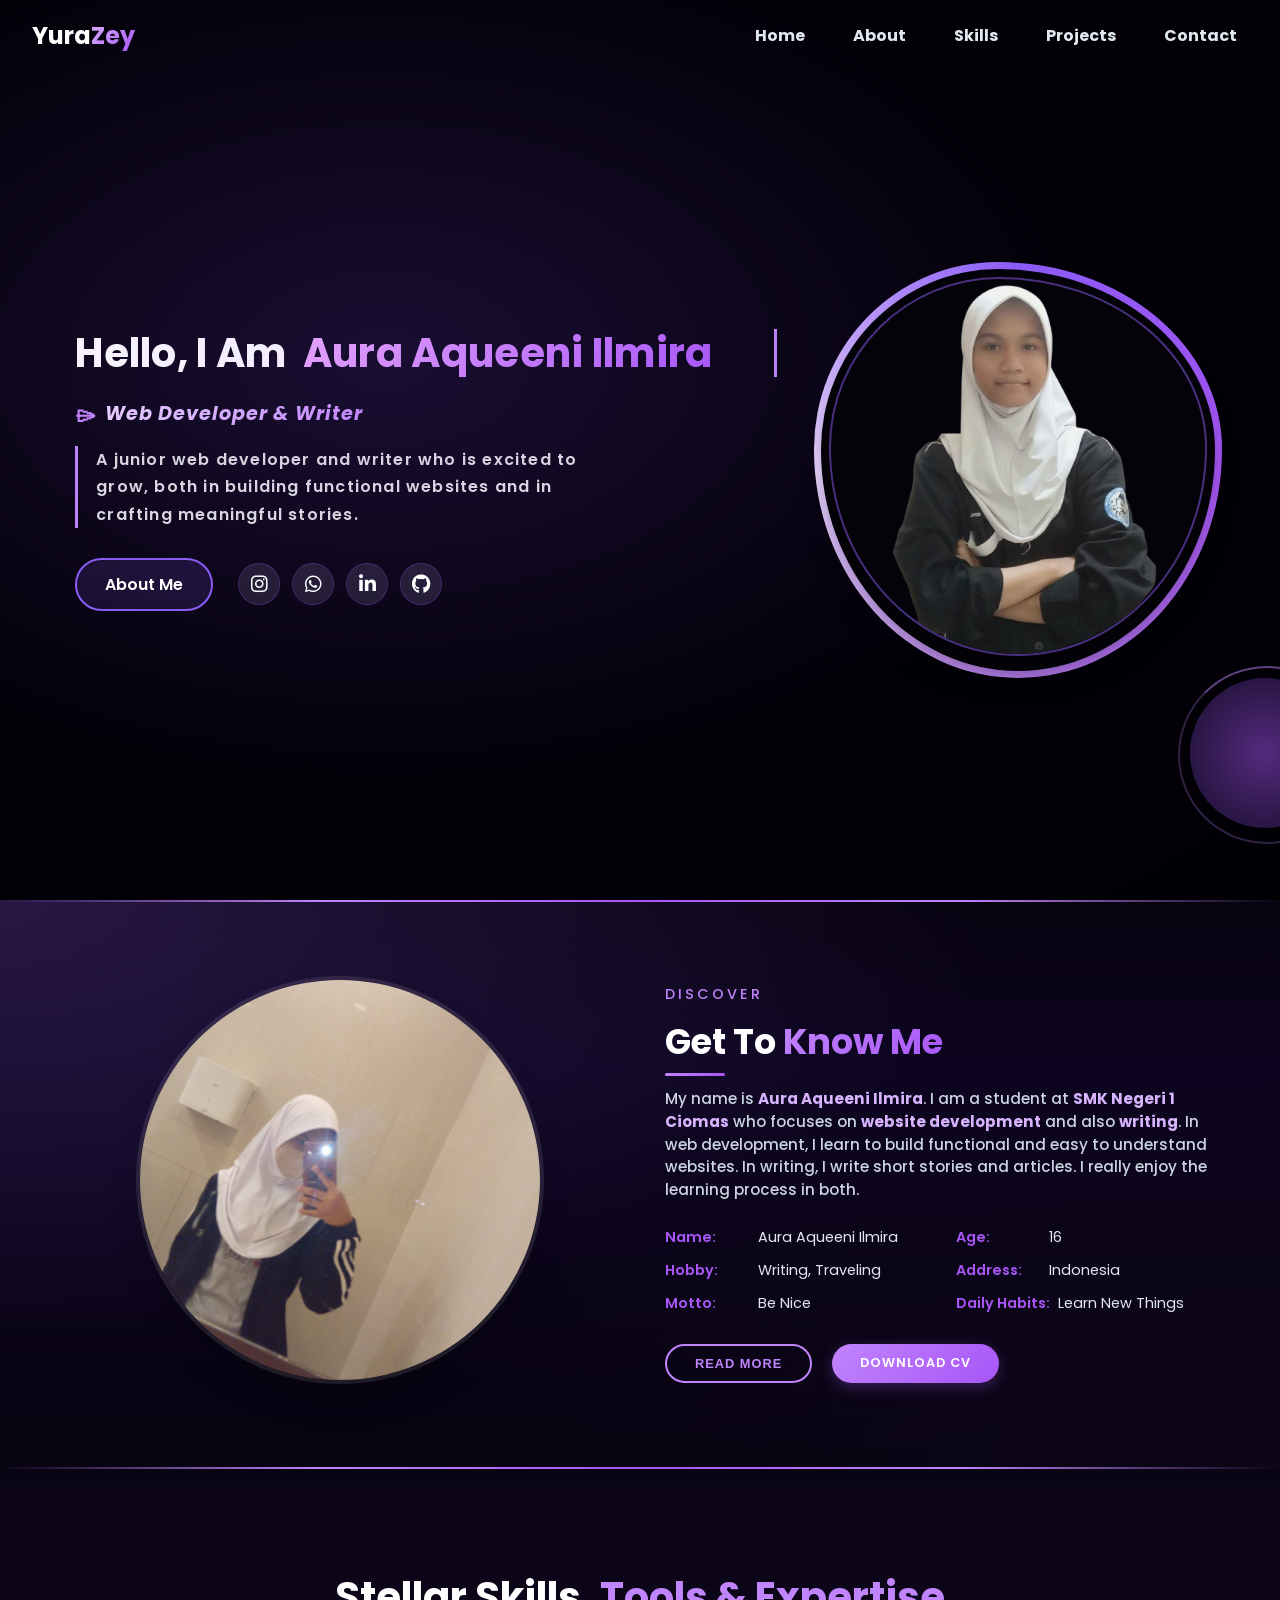
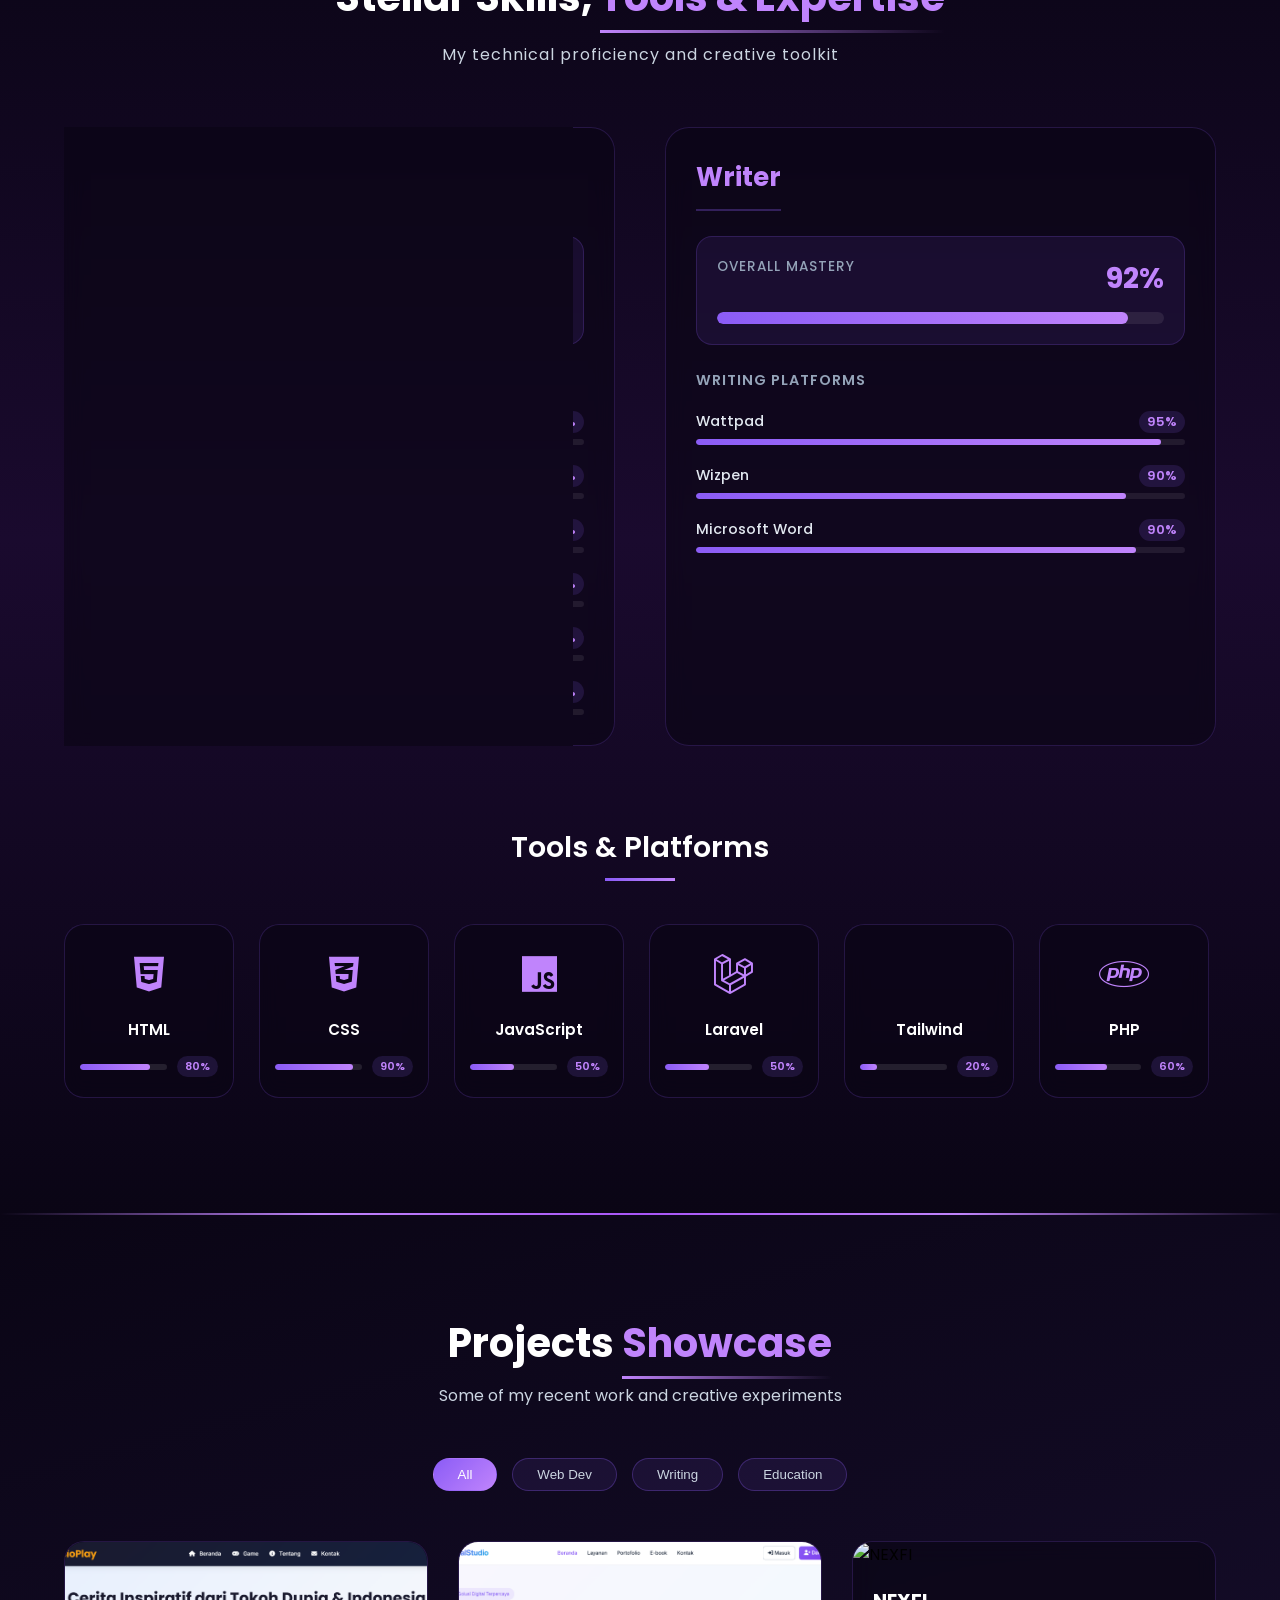
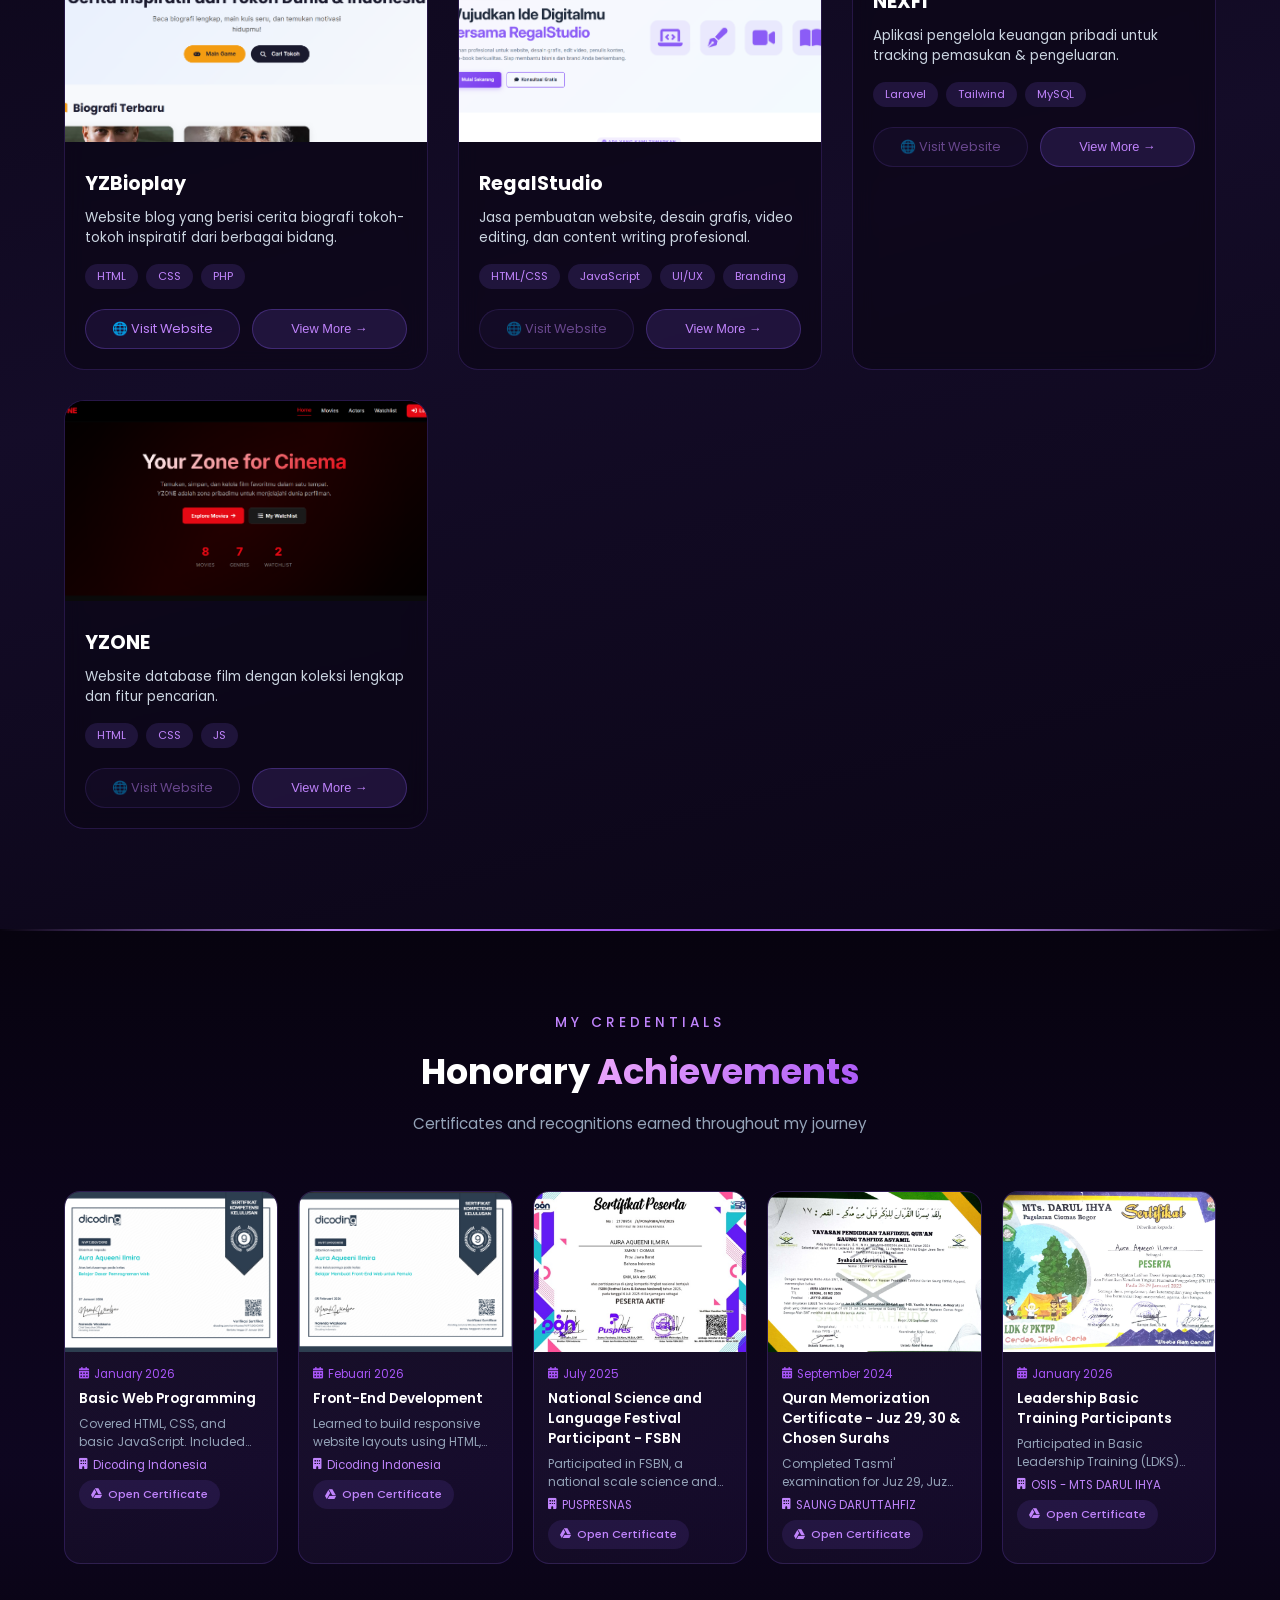
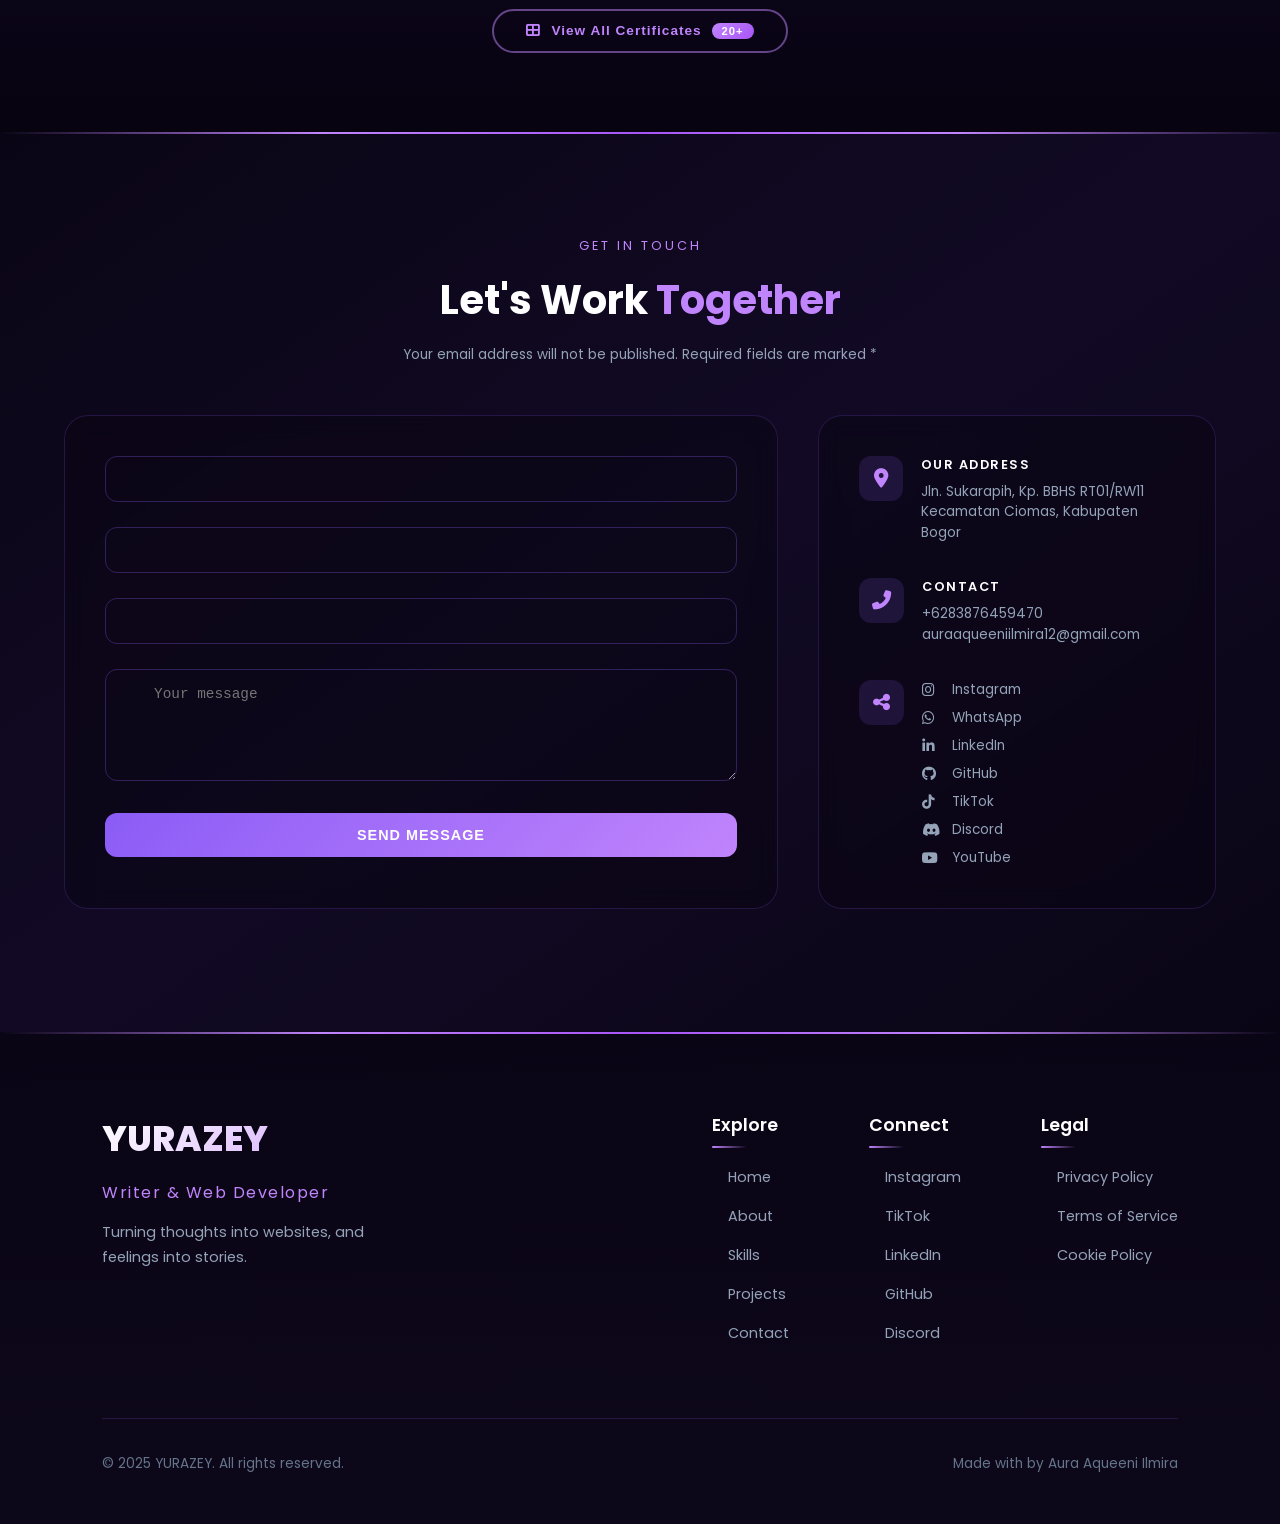
==== index.html @ a64019cd "Update website: latest changes" ====
<!DOCTYPE html>
<html lang="id">
<head>
    <meta charset="UTF-8">
    <meta name="viewport" content="width=device-width, initial-scale=1.0">
    <title>Aura Aqueeni Ilmira | Portfolio</title>
    
    <!-- CSS Files -->
    <link rel="stylesheet" href="css/style.css">
    <link rel="stylesheet" href="css/animations.css">
    <link rel="stylesheet" href="css/responsive.css">
    
    <!-- External Libraries -->
    <link rel="stylesheet" href="https://cdnjs.cloudflare.com/ajax/libs/font-awesome/6.5.0/css/all.min.css">
    <link href="https://fonts.googleapis.com/css2?family=Poppins:wght@400;500;600;700&display=swap" rel="stylesheet">
    
    <!-- JavaScript Files -->
    <script src="js/script.js" defer></script>
</head>
<body>

    <!-- Navigation Bar -->
    <nav class="navbar">
        <div class="nav-container">
            <h1 class="nav-logo"><a href="#home">Yura<span>Zey</span></a></h1>
            <ul class="nav-menu">
                <li><a href="#home" class="nav-link">Home</a></li>
                <li><a href="#about" class="nav-link">About</a></li>
                <li><a href="#skills" class="nav-link">Skills</a></li>
                <li><a href="#projects" class="nav-link">Projects</a></li>
                <li><a href="#contact" class="nav-link">Contact</a></li>
            </ul>
            <div class="nav-right">
                <div class="hamburger" id="hamburger"><i class="fa-solid fa-bars"></i></div>
            </div>
        </div>
        <div class="mobile-menu" id="mobileMenu">
            <div class="mobile-menu-container">
                <ul class="mobile-nav-list">
                    <li><a href="#home" class="mobile-nav-link">Home</a></li>
                    <li><a href="#about" class="mobile-nav-link">About</a></li>
                    <li><a href="#skills" class="mobile-nav-link">Skills</a></li>
                    <li><a href="#projects" class="mobile-nav-link">Projects</a></li>
                    <li><a href="#contact" class="mobile-nav-link">Contact</a></li>
                </ul>
            </div>
        </div>
    </nav>

    <!-- ================= HERO SECTION ================= -->
    <section class="hero scroll-section" id="home">
         <div class="cosmic-nebula"></div>
    <div class="planet-ring"></div>
    <div class="alien-horizon"></div>
    <div class="purple-meteor">
        <div class="meteor-purple meteor-p1"></div>
        <div class="meteor-purple meteor-p2"></div>
        <div class="meteor-purple meteor-p3"></div>
        <div class="meteor-purple meteor-p4"></div>
    </div>
    <div class="blackhole"></div>
    <div class="cosmic-mist"></div>
    <div class="satellite-orbit"><div class="satellite"></div></div>
    <div class="satellite-orbit orbit-2"><div class="satellite"></div></div>
    <div class="cosmic-stars" id="cosmicStars"></div>
    <div class="dimension-portal"></div>
        <div class="hero-container">
            <div class="hero-left">
                <h2 class="hero-title">Hello, I Am <span>Aura Aqueeni Ilmira</span></h2>
                <div class="hero-role"><span class="role-text">Web Developer & Writer</span></div>
                <p class="hero-desc">A junior web developer and writer who is excited to grow, both in building functional websites and in crafting meaningful stories.</p>
                <div class="hero-buttons">
                    <a href="#about" class="btn-outline">About Me</a>
                    <div class="hero-social">
                        <a href="https://www.instagram.com/yrzqueen_/" class="social-icon"><i class="fab fa-instagram"></i></a>
                        <a href="https://wa.me/6283876459470" class="social-icon"><i class="fab fa-whatsapp"></i></a>
                        <a href="www.linkedin.com/in/auraaqueeniilmira" class="social-icon"><i class="fab fa-linkedin-in"></i></a>
                        <a href="http://github.com/auraaqueeniilmira12" class="social-icon"><i class="fab fa-github"></i></a>
                    </div>
                </div>
            </div>
            <div class="hero-right">
                <div class="hero-image"><img src="images/yura cover.png" alt="Aura Aqueeni Ilmira"></div>
            </div>
        </div>
    </section>

    <!-- ================= ABOUT SECTION ================= -->
    <section class="about scroll-section" id="about">
        <!-- Abstract Background Elements SAMA SEPERTI SKILLS -->
        <div class="about-container">
            <div class="about-left">
                <div class="about-image">
                    <img src="images/about.png" alt="Aura Aqueeni Ilmira">
                </div>
            </div>
            <div class="about-right">
                <h3 class="about-subtitle">Discover</h3>
                <h2 class="about-title">Get To <span>Know Me</span></h2>
                <p class="about-desc">My name is <strong>Aura Aqueeni Ilmira</strong>. I am a student at <strong>SMK Negeri 1 Ciomas</strong> who focuses on <strong>website development</strong> and also <strong>writing</strong>. In web development, I learn to build functional and easy to understand websites. In writing, I write short stories and articles. I really enjoy the learning process in both.</p>
                <div class="about-info-grid">
                    <div class="info-item"><span class="info-label">Name:</span><span class="info-value">Aura Aqueeni Ilmira</span></div>
                    <div class="info-item"><span class="info-label">Age:</span><span class="info-value">16</span></div>
                    <div class="info-item"><span class="info-label">Hobby:</span><span class="info-value">Writing, Traveling</span></div>
                    <div class="info-item"><span class="info-label">Address:</span><span class="info-value">Indonesia</span></div>
                    <div class="info-item"><span class="info-label">Motto:</span><span class="info-value">Be Nice</span></div>
                    <div class="info-item"><span class="info-label">Daily Habits:</span><span class="info-value">Learn New Things</span></div>
                </div>
                <div class="about-buttons">
                    <button class="btn-readmore" id="readMoreBtn">READ MORE</button>
                    <a href="https://www.canva.com/design/DAHHWTgKWww/nQxbdwJB8_-JXVmLHjVFNA/edit" class="btn-download" target="_blank">DOWNLOAD CV</a>
                </div>
            </div>
        </div>
    </section>

    <!-- Modal About -->
    <div class="modal" id="aboutModal">
        <div class="modal-content">
            <div class="modal-header">
                <h2>About Me</h2>
                <button class="modal-close" id="closeModalBtn">&times;</button>
            </div>
            <div class="modal-body">
                <p>My full name is <strong>Aura Aqueeni Ilmira</strong>. I am <strong>16 years old</strong> and live in <strong>Indonesia</strong>. Currently, I am a student at <strong>SMK Negeri 1 Ciomas</strong> majoring in <strong>Software Engineering</strong>. I have two main focuses in my daily life: <strong>website development</strong> and <strong>writing</strong>.</p>
                <p>In <strong>web development</strong>, I am learning to build functional and easy-to-understand websites. I started from the basics like <strong>HTML, CSS, JavaScript</strong>, and am currently deepening my knowledge of <strong>PHP and Laravel</strong>. Although still in the learning phase, I can already build some simple website pages. I believe that the learning process doesn't have to be fast, just consistent.</p>
                <p>In <strong>writing</strong>, I actively write <strong>short stories and articles</strong>. I have sold story manuscripts on the <strong>Wizpen platform</strong> through a coin-based payment system. I also write for personal purposes, such as daily journals or story ideas that suddenly come to mind. For me, writing is a way to pour ideas and feelings into something that others can read.</p>
                <p>Besides these two fields, I also have experience in <strong>school organizations</strong>. I was an active member of <strong>various student organizations</strong>, including student council and religious activities. From these experiences, I learned how to work in a team, communicate well, and contribute to the execution of various school events. I also helped collect and analyze <strong>Posyandu village data</strong>, such as data on pregnant women, toddlers, and newborns.</p>
                <p>Outside of school, I worked as a <strong>counter staff</strong> selling credit, data packages, electricity tokens, and handling PPOB payments. I also sold <strong>digital products like e-books</strong> as a freelancer. These experiences taught me about <strong>responsibility, time management, and how to deal with customers</strong>.</p>
                <p>I am a <strong>detail-oriented</strong> person who enjoys structured things. I enjoy the process of <strong>organizing, recapping, and analyzing information</strong>. In a team, I can coordinate quite well. I believe that <strong>communication and collaboration</strong> are key in every project, whether technical or non-technical.</p>
                <p>My favorite thing is <strong>solving problems through code and expressing ideas through words</strong>. My daily habits are <strong>learning something new, writing a few paragraphs, and reviewing code</strong>. My motto is simple: <strong>"Be Nice! Keep learning, keep growing"</strong>.</p>
                <p>In the future, I want to become a <strong>better web developer and a better writer</strong>. Not the best, but better than I was yesterday. I want to build websites that are truly useful and write stories that truly mean something.</p>
            </div>
        </div>
    </div>

    <!-- ================= SKILLS SECTION ================= -->
    <section class="skills scroll-section" id="skills">
        <div class="skills-container">
            <div class="skills-header">
                <h2 class="skills-title">Stellar Skills, <span class="skills-highlight">Tools & Expertise</span></h2>
                <p class="skills-subtitle">My technical proficiency and creative toolkit</p>
            </div>
            <div class="skills-categories">
                <div class="skill-category">
                    <h3 class="category-title">Web Developer</h3>
                    <div class="overall-skill">
                        <div class="overall-info">
                            <span class="overall-label">Overall Mastery</span>
                            <span class="overall-percent">83%</span>
                        </div>
                        <div class="overall-progress-bar">
                            <div class="overall-progress-fill" style="width:83%"></div>
                        </div>
                    </div>
                    <div class="skill-details">
                        <h4 class="details-title">Technical Proficiency</h4>
                        <div class="skill-bars">
                            <div class="skill-item"><div class="skill-info"><span class="skill-name">HTML</span><span class="skill-percent">80%</span></div><div class="progress-bar"><div class="progress-fill" style="width:90%"></div></div></div>
                            <div class="skill-item"><div class="skill-info"><span class="skill-name">CSS</span><span class="skill-percent">90%</span></div><div class="progress-bar"><div class="progress-fill" style="width:85%"></div></div></div>
                            <div class="skill-item"><div class="skill-info"><span class="skill-name">JavaScript</span><span class="skill-percent">50%</span></div><div class="progress-bar"><div class="progress-fill" style="width:80%"></div></div></div>
                            <div class="skill-item"><div class="skill-info"><span class="skill-name">PHP</span><span class="skill-percent">60%</span></div><div class="progress-bar"><div class="progress-fill" style="width:80%"></div></div></div>
                            <div class="skill-item"><div class="skill-info"><span class="skill-name">Laravel</span><span class="skill-percent">50%</span></div><div class="progress-bar"><div class="progress-fill" style="width:75%"></div></div></div>
                            <div class="skill-item"><div class="skill-info"><span class="skill-name">Tailwind</span><span class="skill-percent">20%</span></div><div class="progress-bar"><div class="progress-fill" style="width:85%"></div></div></div>
                        </div>
                    </div>
                </div>
                <div class="skill-category">
                    <h3 class="category-title">Writer</h3>
                    <div class="overall-skill">
                        <div class="overall-info">
                            <span class="overall-label">Overall Mastery</span>
                            <span class="overall-percent">91%</span>
                        </div>
                        <div class="overall-progress-bar">
                            <div class="overall-progress-fill" style="width:91%"></div>
                        </div>
                    </div>
                    <div class="skill-details">
                        <h4 class="details-title">Writing Platforms</h4>
                        <div class="skill-bars">
                            <div class="skill-item"><div class="skill-info"><span class="skill-name">Wattpad</span><span class="skill-percent">95%</span></div><div class="progress-bar"><div class="progress-fill" style="width:95%"></div></div></div>
                            <div class="skill-item"><div class="skill-info"><span class="skill-name">Wizpen</span><span class="skill-percent">90%</span></div><div class="progress-bar"><div class="progress-fill" style="width:88%"></div></div></div>
                            <div class="skill-item"><div class="skill-info"><span class="skill-name">Microsoft Word</span><span class="skill-percent">90%</span></div><div class="progress-bar"><div class="progress-fill" style="width:90%"></div></div></div>
                        </div>
                    </div>
                </div>
            </div>
            <div class="tools-section">
                <h3 class="tools-title">Tools & Platforms</h3>
                <div class="tools-grid">
                    <div class="tool-card"><div class="tool-icon"><i class="fab fa-html5"></i></div><h4 class="tool-name">HTML</h4><div class="tool-percent"><div class="tool-progress-bar"><div class="tool-progress-fill" style="width:80%"></div></div><span>80%</span></div></div>
                    <div class="tool-card"><div class="tool-icon"><i class="fab fa-css3-alt"></i></div><h4 class="tool-name">CSS</h4><div class="tool-percent"><div class="tool-progress-bar"><div class="tool-progress-fill" style="width:90%"></div></div><span>90%</span></div></div>
                    <div class="tool-card"><div class="tool-icon"><i class="fab fa-js"></i></div><h4 class="tool-name">JavaScript</h4><div class="tool-percent"><div class="tool-progress-bar"><div class="tool-progress-fill" style="width:50%"></div></div><span>50%</span></div></div>
                    <div class="tool-card"><div class="tool-icon"><i class="fab fa-laravel"></i></div><h4 class="tool-name">Laravel</h4><div class="tool-percent"><div class="tool-progress-bar"><div class="tool-progress-fill" style="width:50%"></div></div><span>50%</span></div></div>
                    <div class="tool-card"><div class="tool-icon"><i class="fab fa-tailwind"></i></div><h4 class="tool-name">Tailwind</h4><div class="tool-percent"><div class="tool-progress-bar"><div class="tool-progress-fill" style="width:20%"></div></div><span>20%</span></div></div>
                    <div class="tool-card"><div class="tool-icon"><i class="fab fa-php"></i></div><h4 class="tool-name">PHP</h4><div class="tool-percent"><div class="tool-progress-bar"><div class="tool-progress-fill" style="width:60%"></div></div><span>60%</span></div></div>
                    <div class="tool-card"><div class="tool-icon"><i class="fas fa-database"></i></div><h4 class="tool-name">SQL</h4><div class="tool-percent"><div class="tool-progress-bar"><div class="tool-progress-fill" style="width:50%"></div></div><span>50%</span></div></div>
                    <div class="tool-card"><div class="tool-icon"><i class="fas fa-book"></i></div><h4 class="tool-name">Wattpad</h4><div class="tool-percent"><div class="tool-progress-bar"><div class="tool-progress-fill" style="width:95%"></div></div><span>95%</span></div></div>
                    <div class="tool-card"><div class="tool-icon"><i class="fas fa-pen-fancy"></i></div><h4 class="tool-name">Wizpen</h4><div class="tool-percent"><div class="tool-progress-bar"><div class="tool-progress-fill" style="width:90%"></div></div><span>90%</span></div></div>
                    <div class="tool-card"><div class="tool-icon"><i class="fab fa-microsoft"></i></div><h4 class="tool-name">MS Word</h4><div class="tool-percent"><div class="tool-progress-bar"><div class="tool-progress-fill" style="width:90%"></div></div><span>90%</span></div></div>
                </div>
            </div>
        </div>
    </section>

    <!-- ================= PROJECTS SECTION ================= -->
    <section class="projects scroll-section" id="projects">
        <div class="projects-container">
            <div class="projects-header">
                <h2 class="projects-title">Projects <span class="projects-highlight">Showcase</span></h2>
                <p class="projects-subtitle">Some of my recent work and creative experiments</p>
            </div>
            <div class="projects-filter">
                <button class="filter-btn active" data-filter="all">All</button>
                <button class="filter-btn" data-filter="webdev">Web Dev</button>
                <button class="filter-btn" data-filter="writing">Writing</button>
                <button class="filter-btn" data-filter="education">Education</button>
            </div>
            <div class="projects-grid">
                <div class="project-card" data-category="webdev writing">
                    <img src="images/Bioplay.png" alt="Biography Blog" class="project-img">
                    <div class="project-info">
                        <h3>YZBioplay</h3>
                        <p>Website blog yang berisi cerita biografi tokoh-tokoh inspiratif dari berbagai bidang.</p>
                        <div class="project-tech"><span>HTML</span><span>CSS</span><span>PHP</span></div>
                        <div class="project-buttons">
                            <a href="https://auraaqueeniilmira12.github.io/YZBioplay" class="project-visit" target="_blank">🌐 Visit Website</a>
                            <button class="project-btn" data-title="Biography Story Blog" data-desc="Website blog yang berisi cerita biografi tokoh-tokoh inspiratif dari berbagai bidang seperti ilmuwan, seniman, pengusaha, dan tokoh sejarah. Dilengkapi dengan fitur search, kategori, dan komentar. Dibangun dengan PHP Native dan MySQL untuk menyimpan data cerita." data-tech="HTML,CSS,JavaScript,PHP,MySQL" data-images="images/project1.jpg,images/project1a.jpg,images/project1b.jpg" data-link="https://auraaqueeniilmira12.github.io/YZBioplay/">View More →</button>
                        </div>
                    </div>
                </div>
                <div class="project-card" data-category="webdev">
                    <img src="images/Regal Studio.png" alt="RegalStudio" class="project-img">
                    <div class="project-info">
                        <h3>RegalStudio</h3>
                        <p>Jasa pembuatan website, desain grafis, video editing, dan content writing profesional.</p>
                        <div class="project-tech"><span>HTML/CSS</span><span>JavaScript</span><span>UI/UX</span><span>Branding</span></div>
                        <div class="project-buttons">
                            <a href="#" class="project-visit disabled" target="_blank">🌐 Visit Website</a>
                            <button class="project-btn" data-title="RegalStudio" data-desc="RegalStudio adalah layanan jasa kreatif yang menyediakan pembuatan website profesional, desain grafis untuk branding, video editing untuk konten kreatif, serta content writing untuk kebutuhan marketing dan bisnis." data-tech="HTML,CSS,JavaScript,UI/UX Design,Adobe Photoshop,Premiere Pro" data-images="images/RegalStudio.png,images/project2a.jpg,images/project2b.jpg" data-link="#">View More →</button>
                        </div>
                    </div>
                </div>
                <div class="project-card" data-category="webdev">
                    <img src="images/Nexfi.png" alt="NEXFI" class="project-img">
                    <div class="project-info">
                        <h3>NEXFI</h3>
                        <p>Aplikasi pengelola keuangan pribadi untuk tracking pemasukan & pengeluaran.</p>
                        <div class="project-tech"><span>Laravel</span><span>Tailwind</span><span>MySQL</span></div>
                        <div class="project-buttons">
                            <a href="#" class="project-visit disabled" target="_blank">🌐 Visit Website</a>
                            <button class="project-btn" data-title="NEXFI - Financial Management" data-desc="NEXFI adalah aplikasi pengelola keuangan pribadi yang membantu mencatat pemasukan dan pengeluaran. Dilengkapi dashboard grafik, kategori transaksi, laporan bulanan, budget planning, dan reminder tagihan." data-tech="Laravel,Tailwind,MySQL,JavaScript,Chart.js" data-images="images/Nexfi.png,images/project3a.jpg,images/project3b.jpg" data-link="#">View More →</button>
                        </div>
                    </div>
                </div>
                <div class="project-card" data-category="webdev">
                    <img src="images/YZONE.png" alt="YZONE" class="project-img">
                    <div class="project-info">
                        <h3>YZONE</h3>
                        <p>Website database film dengan koleksi lengkap dan fitur pencarian.</p>
                        <div class="project-tech"><span>HTML</span><span>CSS</span><span>JS</span></div>
                        <div class="project-buttons">
                            <a href="#" class="project-visit disabled" target="_blank">🌐 Visit Website</a>
                            <button class="project-btn" data-title="YZONE - Movie Database" data-desc="YZONE adalah website database film dengan koleksi lengkap. Fitur: pencarian film, filter genre, sorting rating, detail film (sinopsis, cast, trailer). Dibangun dengan HTML, CSS, dan JavaScript murni tanpa API." data-tech="HTML,CSS,JavaScript,LocalStorage" data-images="images/YZONE.png,images/project4a.jpg,images/project4b.jpg" data-link="#">View More →</button>
                        </div>
                    </div>
                </div>
            </div>
        </div>
    </section>

    <!-- Project Modal -->
    <div class="modal project-modal" id="projectModal">
        <div class="modal-content">
            <div class="modal-header">
                <h2 id="modalTitle">Project Title</h2>
                <button class="modal-close" id="closeProjectModal">&times;</button>
            </div>
            <div class="modal-body">
                <div class="modal-slider">
                    <button class="slider-btn prev" id="prevSlide">❮</button>
                    <img id="modalImage" src="" alt="Project Image">
                    <button class="slider-btn next" id="nextSlide">❯</button>
                </div>
                <div class="modal-info">
                    <p id="modalDesc">Deskripsi lengkap project...</p>
                    <div class="modal-tech-list" id="modalTech"></div>
                    <div class="modal-buttons">
                        <a href="#" id="modalLink" class="modal-btn" target="_blank">🌐 Visit Website →</a>
                    </div>
                </div>
            </div>
        </div>
    </div>

    <!-- ================= ACHIEVEMENTS SECTION ================= -->
    <section class="achievements scroll-section" id="achievements">
        <div class="achievements-container">
            <div class="achievements-header">
                <h3 class="achievements-subtitle">My Credentials</h3>
                <h2 class="achievements-title">Honorary <span>Achievements</span></h2>
                <p class="achievements-desc">Certificates and recognitions earned throughout my journey</p>
            </div>
            <div class="achievements-grid">
                <div class="ach-card" onclick="openCertModal(0)">
                    <div class="ach-card-img">
                        <img src="images/Sertifikat Belajar Dasar Pemograman Web.png" alt="Certificate 1">
                        <div class="ach-card-overlay"><span class="ach-view-btn"><i class="fas fa-expand"></i> View</span></div>
                    </div>
                    <div class="ach-card-info">
                        <span class="ach-date"><i class="fas fa-calendar-alt"></i> January 2026</span>
                        <h4 class="ach-title">Basic Web Programming</h4>
                        <p class="ach-desc">Covered HTML, CSS, and basic JavaScript. Included creating static web pages, arranging layouts, and implementing simple interactive elements.</p>
                        <span class="ach-issuer"><i class="fas fa-building"></i> Dicoding Indonesia</span>
                        <a href="https://drive.google.com/file/d/1FNj7Jt0iX0GDANafFjotplkghq9k78i2/view?usp=sharing" class="ach-drive-btn" target="_blank" onclick="event.stopPropagation()"><i class="fab fa-google-drive"></i> Open Certificate</a>
                    </div>
                </div>
                <div class="ach-card" onclick="openCertModal(1)">
                    <div class="ach-card-img">
                        <img src="images/Sertifikat Belajar Front End Web Pemula.png" alt="Certificate 2">
                        <div class="ach-card-overlay"><span class="ach-view-btn"><i class="fas fa-expand"></i> View</span></div>
                    </div>
                    <div class="ach-card-info">
                        <span class="ach-date"><i class="fas fa-calendar-alt"></i> Febuari 2026</span>
                        <h4 class="ach-title">Front-End Development</h4>
                        <p class="ach-desc">Learned to build responsive website layouts using HTML, CSS, Flexbox, Grid, and basic JavaScript interactions.</p>
                        <span class="ach-issuer"><i class="fas fa-building"></i> Dicoding Indonesia</span>
                        <a href="https://drive.google.com/file/d/1DZc0sExvqKP3OJI_5YINDzB4TUE2ehbV/view?usp=drive_link" class="ach-drive-btn" target="_blank" onclick="event.stopPropagation()"><i class="fab fa-google-drive"></i> Open Certificate</a>
                    </div>
                </div>
                <div class="ach-card" onclick="openCertModal(2)">
                    <div class="ach-card-img">
                        <img src="images/Sertifikat Peserta FSBN B.indo 2025.jpg" alt="Certificate 3">
                        <div class="ach-card-overlay"><span class="ach-view-btn"><i class="fas fa-expand"></i> View</span></div>
                    </div>
                    <div class="ach-card-info">
                        <span class="ach-date"><i class="fas fa-calendar-alt"></i> July 2025</span>
                        <h4 class="ach-title">National Science and Language Festival Participant - FSBN</h4>
                        <p class="ach-desc">Participated in FSBN, a national scale science and language competition organized by the National Achievement Center (PUSPRESNAS)</p>
                        <span class="ach-issuer"><i class="fas fa-building"></i> PUSPRESNAS</span>
                        <a href="https://drive.google.com/file/d/18xxXgJo-XjwyFK1inBEZVDXA__553ZRG/view?usp=drive_link" class="ach-drive-btn" target="_blank" onclick="event.stopPropagation()"><i class="fab fa-google-drive"></i> Open Certificate</a>
                    </div>
                </div>
                <div class="ach-card" onclick="openCertModal(3)">
                    <div class="ach-card-img">
                        <img src="images/Sertifikat Lulus Tasmi Juz 30,29 dan surat pilihan 2024.jpeg" alt="Certificate 4">
                        <div class="ach-card-overlay"><span class="ach-view-btn"><i class="fas fa-expand"></i> View</span></div>
                    </div>
                    <div class="ach-card-info">
                        <span class="ach-date"><i class="fas fa-calendar-alt"></i> September 2024</span>
                        <h4 class="ach-title">Quran Memorization Certificate - Juz 29, 30 & Chosen Surahs</h4>
                        <p class="ach-desc">Completed Tasmi' examination for Juz 29, Juz 30, and selected surahs from the Quran. This certificate demonstrates the ability to recite and memorize Quranic verses fluently and accurately.</p>
                        <span class="ach-issuer"><i class="fas fa-building"></i> SAUNG DARUTTAHFIZ</span>
                        <a href="https://drive.google.com/file/d/1mwlxmFKzHoAW-eX4cVFYiE4de9ZIynGj/view?usp=sharing" class="ach-drive-btn" target="_blank" onclick="event.stopPropagation()"><i class="fab fa-google-drive"></i> Open Certificate</a>
                    </div>
                </div>
                <div class="ach-card" onclick="openCertModal(4)">
                    <div class="ach-card-img">
                        <img src="images/Peserta LDKS 2023.jpeg" alt="Certificate 5">
                        <div class="ach-card-overlay"><span class="ach-view-btn"><i class="fas fa-expand"></i> View</span></div>
                    </div>
                    <div class="ach-card-info">
                        <span class="ach-date"><i class="fas fa-calendar-alt"></i> January 2026</span>
                        <h4 class="ach-title">Leadership Basic Training Participants</h4>
                        <p class="ach-desc">Participated in Basic Leadership Training (LDKS) organized by OSIS MTS Darul Ihya to develop leadership, teamwork, responsibility, and organizational management skills.</p>
                        <span class="ach-issuer"><i class="fas fa-building"></i> OSIS - MTS DARUL IHYA</span>
                        <a href="https://drive.google.com/file/d/1EXgJt2Qyd4imYG_964fJWbrtUF0VKGuv/view?usp=sharing" class="ach-drive-btn" target="_blank" onclick="event.stopPropagation()"><i class="fab fa-google-drive"></i> Open Certificate</a>
                    </div>
                </div>
            </div>
            <div class="achievements-more-wrap">
                <button class="achievements-more-btn" onclick="openAllCerts()"><i class="fas fa-th-large"></i> View All Certificates<span class="ach-count-badge">20+</span></button>
            </div>
        </div>
    </section>

    <!-- All Certificates Modal -->
    <div class="cert-modal-overlay" id="certModalOverlay" onclick="closeCertModal()">
        <div class="cert-modal-box" onclick="event.stopPropagation()">
            <div class="cert-modal-header">
                <div>
                    <h2>All Certificates</h2>
                    <span class="cert-modal-sub">Scroll sideways to explore →</span>
                </div>
                <button class="cert-modal-close" onclick="closeCertModal()"><i class="fas fa-times"></i></button>
            </div>
            <div class="cert-scroll-track" id="certScrollTrack">
                <div class="cert-slide">
                    <div class="cert-slide-img"><img src="images/Sertifikat Belajar Dasar Pemograman Web.png" alt="Certificate 1"></div>
                    <div class="cert-slide-info">
                        <span class="cert-slide-date"><i class="fas fa-calendar-alt"></i> January 2026</span>
                        <h3>Basic Web Programming</h3>
                        <p class="cert-slide-desc">Learned HTML, CSS, and basic JavaScript to build structured and styled web pages with simple interactions.</p>
                        <p class="cert-slide-issuer"><i class="fas fa-building"></i> Dicoding Indonesia</p>
                        <a href="https://drive.google.com/file/d/1FNj7Jt0iX0GDANafFjotplkghq9k78i2/view?usp=sharing" class="cert-drive-btn" target="_blank"><i class="fab fa-google-drive"></i> Open Certificate</a>
                    </div>
                </div>
                <div class="cert-slide">
                    <div class="cert-slide-img"><img src="images/Sertifikat Belajar Front End Web Pemula.png" alt="Certificate 2"></div>
                    <div class="cert-slide-info">
                        <span class="cert-slide-date"><i class="fas fa-calendar-alt"></i> Febuary 2026</span>
                        <h3>Front-End Development</h3>
                        <p class="cert-slide-desc">Learned responsive website layouts using HTML, CSS, Flexbox, Grid, and basic JavaScript.</p>
                        <p class="cert-slide-issuer"><i class="fas fa-building"></i> Dicoding Indonesia</p>
                        <a href="https://drive.google.com/file/d/1DZc0sExvqKP3OJI_5YINDzB4TUE2ehbV/view?usp=drive_link" class="cert-drive-btn" target="_blank"><i class="fab fa-google-drive"></i> Open Certificate</a>
                    </div>
                </div>
                <div class="cert-slide">
                    <div class="cert-slide-img"><img src="images/Sertifikat Peserta FSBN B.indo 2025.jpg" alt="Certificate 3"></div>
                    <div class="cert-slide-info">
                        <span class="cert-slide-date"><i class="fas fa-calendar-alt"></i> July 2025</span>
                        <h3>FSBN Participant - Indonesian Language</h3>
                        <p class="cert-slide-desc">Participated in FSBN, a national scale science and language competition organized by PUSPRESNAS.</p>
                        <p class="cert-slide-issuer"><i class="fas fa-building"></i> PUSPRESNAS</p>
                        <a href="https://drive.google.com/file/d/18xxXgJo-XjwyFK1inBEZVDXA__553ZRG/view?usp=drive_link" class="cert-drive-btn" target="_blank"><i class="fab fa-google-drive"></i> Open Certificate</a>
                    </div>
                </div>
            </div>
            <div class="cert-scroll-controls">
                <button class="cert-scroll-btn" id="certScrollLeft" onclick='scrollCerts("left")'><i class="fas fa-chevron-left"></i></button>
                <div class="cert-scroll-dots" id="certDots"></div>
                <button class="cert-scroll-btn" id="certScrollRight" onclick='scrollCerts("right")'><i class="fas fa-chevron-right"></i></button>
            </div>
        </div>
    </div>

    <!-- ================= CONTACT SECTION ================= -->
    <section class="contact scroll-section" id="contact">
        <div class="contact-container">
            <div class="contact-header">
                <span class="contact-badge">GET IN TOUCH</span>
                <h2 class="contact-title">Let's Work <span class="contact-highlight">Together</span></h2>
                <p class="contact-subtitle">Your email address will not be published. Required fields are marked *</p>
            </div>
            <div class="contact-wrapper">
                <div class="contact-form-box">
                    <form action="mailto:auraaqueeniilmira12@gmail.com" method="post" enctype="text/plain">
                        <div class="form-group"><div class="input-icon"><i class="fas fa-user"></i></div><input name="Name" placeholder="Name" required></div>
                        <div class="form-group"><div class="input-icon"><i class="fas fa-envelope"></i></div><input type="email" name="Email" placeholder="Email" required></div>
                        <div class="form-group"><div class="input-icon"><i class="fas fa-phone-alt"></i></div><input name="Phone" placeholder="Phone"></div>
                        <div class="form-group"><textarea name="Message" rows="5" placeholder="Your message" required></textarea></div>
                        <button type="submit" class="submit-btn">SEND MESSAGE</button>
                    </form>
                </div>
                <div class="contact-info-box">
                    <div class="info-block">
                        <div class="info-icon"><i class="fas fa-map-marker-alt"></i></div>
                        <div class="info-content">
                            <h3>OUR ADDRESS</h3>
                            <p>Jln. Sukarapih, Kp. BBHS RT01/RW11<br>Kecamatan Ciomas, Kabupaten Bogor</p>
                        </div>
                    </div>
                    <div class="info-block">
                        <div class="info-icon"><i class="fas fa-phone-alt"></i></div>
                        <div class="info-content">
                            <h3>CONTACT</h3>
                            <p>+6283876459470</p>
                            <p>auraaqueeniilmira12@gmail.com</p>
                        </div>
                    </div>
                    <div class="info-block">
                        <div class="info-icon"><i class="fas fa-share-alt"></i></div>
                        <div class="info-content">
                            <div class="social-links">
                                <a href="https://www.instagram.com/yrzqueen_/" target="_blank"><i class="fab fa-instagram"></i> Instagram</a>
                                <a href="https://wa.me/6283876459470" target="_blank"><i class="fab fa-whatsapp"></i> WhatsApp</a>
                                <a href="https://www.linkedin.com/in/auraaqueeniilmira" target="_blank"><i class="fab fa-linkedin-in"></i> LinkedIn</a>
                                <a href="https://github.com/auraaqueeniilmira12" target="_blank"><i class="fab fa-github"></i> GitHub</a>
                                <a href="https://www.tiktok.com/@yyurazey" target="_blank"><i class="fab fa-tiktok"></i> TikTok</a>
                                <a href="https://discord.com/users/yurazey8" target="_blank"><i class="fab fa-discord"></i> Discord</a>
                                <a href="https://www.youtube.com/@auraaqueeniilmira05" target="_blank"><i class="fab fa-youtube"></i> YouTube</a>
                            </div>
                        </div>
                    </div>
                </div>
            </div>
        </div>
    </section>

    <!-- ================= FOOTER SECTION ================= -->
    <footer class="footer animate-section">
        <div class="footer-container">
            <button class="back-to-top" id="backToTop"><i class="fas fa-arrow-up"></i></button>
            <div class="footer-content">
                <div class="footer-brand">
                    <h2 class="footer-logo">YURAZEY</h2>
                    <p class="footer-tagline">Writer & Web Developer</p>
                    <p class="footer-desc">Turning thoughts into websites, and feelings into stories.</p>
                </div>
                <div class="footer-links">
                    <div class="footer-column">
                        <h3>Explore</h3>
                        <ul>
                            <li><a href="#home">Home</a></li>
                            <li><a href="#about">About</a></li>
                            <li><a href="#skills">Skills</a></li>
                            <li><a href="#projects">Projects</a></li>
                            <li><a href="#contact">Contact</a></li>
                        </ul>
                    </div>
                    <div class="footer-column">
                        <h3>Connect</h3>
                        <ul>
                            <li><a href="https://www.instagram.com/yrzqueen_/" target="_blank">Instagram</a></li>
                            <li><a href="https://www.tiktok.com/@yyurazey" target="_blank">TikTok</a></li>
                            <li><a href="https://www.linkedin.com/in/auraaqueeniilmira" target="_blank">LinkedIn</a></li>
                            <li><a href="https://github.com/auraaqueeniilmira12" target="_blank">GitHub</a></li>
                            <li><a href="https://discord.com/users/yurazey8" target="_blank">Discord</a></li>
                        </ul>
                    </div>
                    <div class="footer-column">
                        <h3>Legal</h3>
                        <ul>
                            <li><a href="privacy-policy.html">Privacy Policy</a></li>
                            <li><a href="terms-of-service.html">Terms of Service</a></li>
                            <li><a href="cookie-policy.html">Cookie Policy</a></li>
                        </ul>
                    </div>
                </div>
            </div>
            <div class="footer-bottom">
                <p>&copy; 2025 YURAZEY. All rights reserved.</p>
                <div class="footer-credit"><p>Made with by Aura Aqueeni Ilmira</p></div>
            </div>
        </div>
    </footer>

</body>
</html>
---- css/style.css ----
/* ================= RESET & BASE ================= */
*{margin:0;padding:0;box-sizing:border-box}
body{font-family:'Poppins',sans-serif;background:#030108;position:relative;overflow-x:hidden;min-height:100vh}
body::before{content:'';position:fixed;top:0;left:0;width:100%;height:100%;background:radial-gradient(ellipse at 30% 40%,#0a0418,#030108,#010005);pointer-events:none;z-index:0}

/* ================= NAVBAR ================= */
.navbar{position:fixed;top:0;left:0;right:0;height:70px;background:transparent;z-index:9999;transition:background .3s,backdrop-filter .3s}
.navbar.scrolled{background:rgba(10,5,21,.85);backdrop-filter:blur(10px)}
.nav-container{max-width:1300px;margin:0 auto;padding:0 2rem;height:100%;display:flex;align-items:center;justify-content:space-between}
.nav-logo a{font-size:1.5rem;font-weight:700;text-decoration:none;white-space:nowrap;color:#fff}
.nav-logo a span{background:linear-gradient(135deg,#d8b4fe,#a855f7);background-clip:text;-webkit-background-clip:text;color:transparent}
.nav-menu{display:flex;list-style:none;gap:3rem;align-items:center;margin-left:50%}
.nav-link{text-decoration:none;font-size:1rem;font-weight:700;color:#e2e8f0;transition:.3s;position:relative}
.nav-link::after{content:'';position:absolute;bottom:-4px;left:50%;width:0;height:2px;background:linear-gradient(90deg,#c084fc,#a855f7);border-radius:2px;transition:.3s;transform:translateX(-50%)}
.nav-link:hover::after{width:80%}
.nav-link:hover{color:#d8b4fe}
.nav-right{display:flex;align-items:center;gap:.8rem}
.hamburger{display:none;font-size:1.5rem;cursor:pointer;color:#e2e8f0;transition:.3s}
.hamburger:hover{color:#c084fc}

/* ================= MOBILE MENU ================= */
.mobile-menu{position:fixed;top:70px;left:0;right:0;backdrop-filter:blur(20px);max-height:0;overflow:hidden;transition:max-height .4s cubic-bezier(.4,0,.2,1);z-index:9998}
.mobile-menu.active{max-height:500px}
.mobile-menu-container{padding:1rem 2rem}
.mobile-nav-list{list-style:none}
.mobile-nav-link{display:block;padding:1rem 0;text-decoration:none;font-size:1.1rem;font-weight:500;color:#e2e8f0;border-bottom:1px solid rgba(139,92,246,.15);transition:.3s;position:relative}
.mobile-nav-link:hover{color:#c084fc;padding-left:10px}
.mobile-nav-link::before{content:'→';position:absolute;left:-5px;opacity:0;transition:.3s;color:#c084fc;font-size:.9rem}
.mobile-nav-link:hover::before{opacity:1;left:-15px}
.mobile-nav-link:last-child{border-bottom:none}

/* ================= HERO SECTION ================= */
.hero{min-height:100vh;display:flex;align-items:center;justify-content:center;padding:120px 5% 80px;position:relative;z-index:2;margin-top:0%}
.hero-container{max-width:1200px;margin:0 auto;display:flex;align-items:center;justify-content:space-between;gap:50px;flex-wrap:wrap}
.hero-left{flex:1;min-width:300px}
.hero-title{font-size:2.5rem;font-weight:700;line-height:1.2;margin-bottom:15px;color:#fff;letter-spacing:.3px;white-space:nowrap;overflow:hidden;border-right:3px solid #c084fc;width:0;display:inline-block}
.hero-title span{background:linear-gradient(135deg,#f0abfc,#a855f7);background-clip:text;-webkit-background-clip:text;color:transparent;margin-left:8px}
.role-text{font-size:1.2rem;font-weight:700;color:#e9d5ff;letter-spacing:1px;margin-bottom:18px;display:inline-block;background:linear-gradient(120deg,#e9d5ff,#c084fc);background-clip:text;-webkit-background-clip:text;color:transparent;font-style:italic;position:relative;padding-left:30px}
.role-text::before{content:'⌲';position:absolute;left:0;top:50%;transform:translateY(-50%);color:#c084fc;font-style:normal;font-size:1.3rem}
.hero-desc{font-size:1rem;font-weight:600;line-height:1.7;margin-bottom:30px;max-width:600px;color:#dfdfdf;letter-spacing:1.2px;padding-left:18px;border-left:3px solid #c084fc}
.hero-buttons{display:flex;align-items:center;gap:25px;flex-wrap:wrap}
.btn-outline{display:inline-block;padding:12px 28px;font-weight:600;border-radius:30px;text-decoration:none;transition:.3s;border:2px solid #8b5cf6;color:#fff;background:rgba(139,92,246,.1);backdrop-filter:blur(5px);white-space:nowrap;cursor:pointer}
.btn-outline:hover{background:#8b5cf6;box-shadow:0 0 20px rgba(139,92,246,.5);transform:translateY(-3px)}
.hero-social{display:flex;gap:12px}
.social-icon{width:42px;height:42px;display:flex;align-items:center;justify-content:center;border-radius:50%;font-size:1.2rem;transition:.3s;text-decoration:none;background:rgba(255,255,255,.08);color:#fff;border:1px solid rgba(139,92,246,.3);backdrop-filter:blur(5px);cursor:pointer}
.social-icon:hover{background:#8b5cf6;transform:translateY(-5px);border-color:#8b5cf6}
.hero-right{flex:1;min-width:280px;display:flex;justify-content:center}
.hero-image{position:relative;width:100%;max-width:380px;z-index:5;margin-left:30%}
.hero-image img{width:100%;height:auto;border-radius:45% 55% 50% 50%/45% 45% 55% 55%;object-fit:cover;transition:.5s cubic-bezier(.4,0,.2,1);box-shadow:0 20px 30px rgba(0,0,0,.4);border:2px solid rgba(139,92,246,.5);position:relative;z-index:2}
.hero-image img:hover{transform:scale(1.03);border-color:rgba(139,92,246,.9);box-shadow:0 30px 50px rgba(0,0,0,.5)}
.hero-image::before{content:'';position:absolute;top:-15px;left:-15px;right:-15px;bottom:-15px;border-radius:45% 55% 50% 50%/45% 45% 55% 55%;background:conic-gradient(from 0deg,#8b5cf6,#a855f7,#c084fc,#e9d5ff,#8b5cf6);z-index:0;pointer-events:none}
.hero-image::after{content:'';position:absolute;top:-8px;left:-8px;right:-8px;bottom:-8px;border-radius:45% 55% 50% 50%/45% 45% 55% 55%;background:#05030A;z-index:1;pointer-events:none}

/* ================= ABOUT SECTION ================= */
.about{padding:80px 5%;position:relative;overflow:hidden;background:radial-gradient(ellipse at 0% 0%,rgba(45,27,78,.85) 0%,transparent 55%),radial-gradient(ellipse at 100% 100%,rgba(13,7,24,.9) 0%,transparent 50%),linear-gradient(180deg,#07030f 0%,#0d0520 30%,#0a0418 70%,#07030f 100%);isolation:isolate}
.about::before,.skills::before,.projects::before,.achievements::before,.contact::before,.footer::before{content:'';position:absolute;top:0;left:0;width:100%;height:2px;background:linear-gradient(90deg,transparent,#c084fc,#a855f7,#c084fc,transparent);z-index:1;pointer-events:none}
.about-container{display:grid;grid-template-columns:1fr 1fr;gap:50px;align-items:center;max-width:1200px;margin:0 auto;position:relative;z-index:10}
.about-left{display:flex;justify-content:center}
.about-image{position:relative;width:100%;max-width:400px;margin:0 auto;isolation:isolate}
.about-image img{width:100%;height:auto;aspect-ratio:1/1;object-fit:cover;border-radius:50%;position:relative;z-index:10;box-shadow:0 0 0 4px rgba(255,255,255,.1),0 20px 40px -15px rgba(0,0,0,.4);transition:transform .4s cubic-bezier(.2,.9,.4,1.1)}
.about-image img:hover{transform:scale(1.03);box-shadow:0 0 0 6px rgba(255,255,255,.15),0 25px 50px -18px rgba(0,0,0,.5)}
.about-right{width:100%}
.about-subtitle{font-size:.9rem;font-weight:500;color:#c084fc;letter-spacing:3px;text-transform:uppercase;margin-bottom:10px}
.about-title{font-size:2.2rem;font-weight:700;color:#fff;margin-bottom:20px;position:relative;display:inline-block}
.about-title span{background:linear-gradient(135deg,#c084fc,#a855f7);background-clip:text;-webkit-background-clip:text;color:transparent}
.about-title::after{content:'';position:absolute;bottom:-8px;left:0;width:60px;height:3px;background:linear-gradient(90deg,#c084fc,#a855f7);border-radius:3px}
.about-desc{font-size:.95rem;font-weight:500;line-height:1.5;color:#cbd5e1;margin-bottom:25px}
.about-desc strong{color:#d8b4fe}
.about-info-grid{display:grid;grid-template-columns:repeat(2,1fr);gap:12px 30px;margin:25px 0 30px}
.info-item{display:flex;align-items:baseline;gap:8px}
.info-label{font-size:.9rem;font-weight:600;color:#a855f7;min-width:85px}
.info-value{font-size:.9rem;color:#e2e8f0}
.about-buttons{display:flex;gap:20px;margin-top:10px}
.btn-readmore{background:transparent;border:2px solid #c084fc;padding:10px 28px;border-radius:40px;font-size:.8rem;font-weight:600;color:#c084fc;cursor:pointer;transition:.3s;letter-spacing:1px}
.btn-readmore:hover{background:#c084fc;color:#fff;transform:translateY(-3px);box-shadow:0 5px 15px rgba(192,132,252,.3)}
.btn-download{background:linear-gradient(135deg,#c084fc,#a855f7);border:none;padding:10px 28px;border-radius:40px;font-size:.8rem;font-weight:600;color:#fff;text-decoration:none;cursor:pointer;transition:.3s;letter-spacing:1px;display:inline-block;box-shadow:0 4px 15px rgba(168,85,247,.3)}
.btn-download:hover{transform:translateY(-3px);box-shadow:0 8px 25px rgba(168,85,247,.4);background:linear-gradient(135deg,#d8b4fe,#c084fc)}

/* ================= MODAL ================= */
.modal{display:none;position:fixed;top:0;left:0;width:100%;height:100%;background:rgba(0,0,0,.8);backdrop-filter:blur(10px);z-index:10000;justify-content:center;align-items:center}
.modal.active{display:flex}
.modal-content{background:linear-gradient(135deg,#0a0515,#1a0a2e);border-radius:20px;max-width:500px;width:90%;max-height:80vh;overflow-y:auto;border:1px solid rgba(139,92,246,.3);box-shadow:0 0 50px rgba(139,92,246,.2)}
.modal-header{display:flex;justify-content:space-between;align-items:center;padding:20px 25px;border-bottom:1px solid rgba(139,92,246,.2)}
.modal-header h2{color:#fff;font-size:1.5rem;font-weight:700}
.modal-close{background:none;border:none;font-size:2rem;color:#c084fc;cursor:pointer;transition:.3s}
.modal-close:hover{color:#fff;transform:rotate(90deg)}
.modal-body{padding:25px}
.modal-body p{color:#cbd5e1;font-size:.95rem;line-height:1.7;margin-bottom:15px}

/* ================= SKILLS SECTION ================= */
.skills{min-height:100vh;padding:100px 5%;position:relative;z-index:2;background:linear-gradient(180deg,#0a0515,#1a0a2e,#0a0515);overflow-x:hidden}
.skills-container{max-width:1200px;margin:0 auto;position:relative;z-index:10}
.skills-header{text-align:center;margin-bottom:60px}
.skills-title{font-size:2.5rem;font-weight:700;color:#fff;margin-bottom:15px}
.skills-highlight{color:#c084fc;position:relative}
.skills-highlight::after{content:'';position:absolute;bottom:-8px;left:0;width:100%;height:3px;background:linear-gradient(90deg,#c084fc,transparent)}
.skills-subtitle{font-size:1rem;color:#cbd5e1;letter-spacing:1px}
.skills-categories{display:flex;gap:50px;flex-wrap:wrap;margin-bottom:80px}
.skill-category{flex:1;min-width:320px;background:rgba(10,5,21,.6);backdrop-filter:blur(10px);border-radius:24px;padding:30px;border:1px solid rgba(139,92,246,.2);transition:.3s}
.skill-category:hover{border-color:rgba(139,92,246,.5);box-shadow:0 0 30px rgba(139,92,246,.15);transform:translateY(-5px)}
.category-title{font-size:1.6rem;font-weight:700;color:#c084fc;margin-bottom:25px;padding-bottom:12px;border-bottom:2px solid rgba(139,92,246,.3);display:inline-block}
.overall-skill{background:rgba(139,92,246,.1);border-radius:16px;padding:20px;margin-bottom:25px;border:1px solid rgba(139,92,246,.2)}
.overall-info{display:flex;justify-content:space-between;margin-bottom:12px}
.overall-label{font-size:.85rem;font-weight:500;color:#94a3b8;letter-spacing:1px;text-transform:uppercase}
.overall-percent{font-size:1.8rem;font-weight:700;color:#c084fc}
.overall-progress-bar{width:100%;height:12px;background:rgba(255,255,255,.08);border-radius:20px;overflow:hidden}
.overall-progress-fill{height:100%;background:linear-gradient(90deg,#8b5cf6,#c084fc,#e9d5ff);background-size:200% 100%;border-radius:20px;width:0;transition:width 1.8s cubic-bezier(.4,0,.2,1);position:relative}
.skill-details{margin-top:20px}
.details-title{font-size:.9rem;font-weight:600;color:#94a3b8;margin-bottom:20px;letter-spacing:1px;text-transform:uppercase}
.skill-bars{display:flex;flex-direction:column;gap:20px}
.skill-item{width:100%}
.skill-info{display:flex;justify-content:space-between;margin-bottom:6px}
.skill-name{font-size:.9rem;font-weight:500;color:#e2e8f0}
.skill-percent{font-size:.8rem;font-weight:600;color:#c084fc;background:rgba(139,92,246,.15);padding:2px 8px;border-radius:20px}
.progress-bar{width:100%;height:6px;background:rgba(255,255,255,.08);border-radius:10px;overflow:hidden}
.progress-fill{height:100%;background:linear-gradient(90deg,#8b5cf6,#c084fc);border-radius:10px;width:0;transition:width 1.2s cubic-bezier(.4,0,.2,1)}
.tools-section{margin-top:60px}
.tools-title{font-size:1.8rem;font-weight:600;color:#fff;text-align:center;margin-bottom:40px;position:relative}
.tools-title::after{content:'';position:absolute;bottom:-12px;left:50%;transform:translateX(-50%);width:70px;height:3px;background:linear-gradient(90deg,#8b5cf6,#c084fc)}
.tools-grid{display:flex;gap:25px;overflow-x:auto;padding:15px 10px;cursor:grab;scroll-snap-type:x mandatory;scrollbar-width:thin;scrollbar-color:#c084fc rgba(139,92,246,.2)}
.tools-grid:active{cursor:grabbing}
.tools-grid::-webkit-scrollbar{height:6px}
.tools-grid::-webkit-scrollbar-track{background:rgba(139,92,246,.1);border-radius:10px}
.tools-grid::-webkit-scrollbar-thumb{background:linear-gradient(90deg,#8b5cf6,#c084fc);border-radius:10px}
.tool-card{min-width:170px;flex-shrink:0;scroll-snap-align:start;background:rgba(10,5,21,.6);backdrop-filter:blur(10px);border-radius:20px;padding:20px 15px;text-align:center;border:1px solid rgba(139,92,246,.2);transition:.4s cubic-bezier(.4,0,.2,1);cursor:pointer;position:relative;overflow:hidden}
.tool-card:hover{transform:translateY(-10px) scale(1.02);border-color:rgba(139,92,246,.7);box-shadow:0 20px 35px rgba(139,92,246,.25);background:rgba(139,92,246,.1)}
.tool-icon{font-size:2.5rem;margin-bottom:12px;transition:.3s}
.tool-icon i{color:#c084fc;transition:.3s}
.tool-card:hover .tool-icon i{transform:scale(1.15) rotate(5deg);color:#e9d5ff;text-shadow:0 0 15px #c084fc}
.tool-name{font-size:.95rem;font-weight:600;color:#fff;margin-bottom:15px;position:relative;display:inline-block}
.tool-name::after{content:'';position:absolute;bottom:-5px;left:50%;transform:translateX(-50%);width:0;height:2px;background:linear-gradient(90deg,#8b5cf6,#c084fc);transition:width .3s}
.tool-card:hover .tool-name::after{width:100%}
.tool-percent{display:flex;align-items:center;gap:10px}
.tool-progress-bar{flex:1;height:6px;background:rgba(255,255,255,.1);border-radius:10px;overflow:hidden}
.tool-progress-fill{height:100%;background:linear-gradient(90deg,#8b5cf6,#c084fc,#e9d5ff);background-size:200% 100%;border-radius:10px;transition:width 1s cubic-bezier(.4,0,.2,1)}
.tool-percent span{font-size:.7rem;font-weight:600;color:#c084fc;background:rgba(139,92,246,.15);padding:2px 8px;border-radius:20px;transition:.3s}
.tool-card:hover .tool-percent span{background:linear-gradient(135deg,#8b5cf6,#c084fc);color:#fff;transform:scale(1.05)}

/* ================= PROJECTS SECTION ================= */
.projects{padding:100px 5%;position:relative;z-index:2;background:linear-gradient(165deg,#0a0515,#140c28,#0a0515);min-height:100vh}
.projects-container{max-width:1200px;margin:0 auto;position:relative;z-index:10}
.projects-header{text-align:center;margin-bottom:50px}
.projects-title{font-size:2.5rem;font-weight:700;color:#fff}
.projects-highlight{color:#c084fc;position:relative}
.projects-highlight::after{content:'';position:absolute;bottom:-8px;left:0;width:100%;height:3px;background:linear-gradient(90deg,#c084fc,transparent)}
.projects-subtitle{color:#cbd5e1;margin-top:10px}
.projects-filter{display:flex;justify-content:center;gap:15px;flex-wrap:wrap;margin-bottom:50px}
.filter-btn{padding:8px 24px;background:rgba(139,92,246,.1);border:1px solid rgba(139,92,246,.3);border-radius:40px;color:#cbd5e1;cursor:pointer;transition:.3s}
.filter-btn:hover,.filter-btn.active{background:linear-gradient(135deg,#8b5cf6,#c084fc);color:#fff;border-color:transparent}
.projects-grid{display:grid;grid-template-columns:repeat(auto-fill,minmax(320px,1fr));gap:30px}
.project-card{background:rgba(10,5,21,.6);backdrop-filter:blur(10px);border-radius:20px;overflow:hidden;border:1px solid rgba(139,92,246,.2);transition:.3s}
.project-card:hover{transform:translateY(-8px);border-color:rgba(139,92,246,.6)}
.project-img{width:100%;height:200px;object-fit:cover}
.project-info{padding:20px}
.project-info h3{color:#fff;font-size:1.2rem;margin-bottom:10px}
.project-info p{color:#cbd5e1;font-size:.85rem;line-height:1.5;margin-bottom:15px}
.project-tech{display:flex;flex-wrap:wrap;gap:8px;margin-bottom:20px}
.project-tech span{padding:4px 12px;background:rgba(139,92,246,.15);border-radius:20px;font-size:.7rem;color:#c084fc}
.project-buttons{display:flex;gap:12px}
.project-visit{flex:1;padding:10px;background:rgba(139,92,246,.1);border:1px solid rgba(139,92,246,.3);border-radius:40px;color:#c084fc;text-decoration:none;font-size:.8rem;text-align:center;transition:.3s}
.project-visit:hover{background:linear-gradient(135deg,#8b5cf6,#c084fc);color:#fff}
.project-visit.disabled{opacity:.5;cursor:not-allowed;pointer-events:none}
.project-btn{flex:1;padding:10px;background:rgba(139,92,246,.15);border:1px solid rgba(139,92,246,.3);border-radius:40px;color:#c084fc;cursor:pointer;transition:.3s;font-size:.8rem}
.project-btn:hover{background:linear-gradient(135deg,#8b5cf6,#c084fc);color:#fff}
.project-card.hide{display:none}
.project-modal{display:none;position:fixed;top:0;left:0;width:100%;height:100%;background:rgba(0,0,0,.85);backdrop-filter:blur(15px);z-index:10001;justify-content:center;align-items:center}
.project-modal.active{display:flex}
.project-modal .modal-content{background:linear-gradient(135deg,#0a0515,#1a0a2e);border-radius:24px;max-width:600px;width:90%;border:1px solid rgba(139,92,246,.3);box-shadow:0 0 50px rgba(139,92,246,.2)}
.project-modal .modal-header{display:flex;justify-content:space-between;align-items:center;padding:20px 25px;border-bottom:1px solid rgba(139,92,246,.2)}
.project-modal .modal-header h2{color:#fff;font-size:1.3rem}
.project-modal .modal-close{background:none;border:none;font-size:2rem;color:#c084fc;cursor:pointer;transition:.3s}
.project-modal .modal-close:hover{color:#fff;transform:rotate(90deg)}
.project-modal .modal-body{padding:25px}
.modal-slider{position:relative;display:flex;align-items:center;justify-content:center;margin-bottom:20px}
.modal-slider img{width:100%;border-radius:16px;height:250px;object-fit:cover}
.slider-btn{position:absolute;background:rgba(0,0,0,.6);border:none;color:#fff;font-size:1.5rem;padding:8px 12px;cursor:pointer;border-radius:50%;transition:.3s}
.slider-btn:hover{background:rgba(139,92,246,.8)}
.prev{left:10px}
.next{right:10px}
.modal-info p{color:#cbd5e1;line-height:1.6;margin-bottom:15px}
.modal-tech-list{display:flex;flex-wrap:wrap;gap:8px;margin-bottom:20px}
.modal-tech-list span{padding:4px 12px;background:rgba(139,92,246,.15);border-radius:20px;font-size:.75rem;color:#c084fc}
.modal-buttons{display:flex;gap:15px}
.modal-btn{padding:10px 20px;background:linear-gradient(135deg,#8b5cf6,#c084fc);border-radius:40px;color:#fff;text-decoration:none;font-size:.85rem;transition:.3s}
.modal-btn:hover{transform:translateY(-2px);box-shadow:0 5px 15px rgba(139,92,246,.4)}

/* ================= ACHIEVEMENTS SECTION ================= */
.achievements{padding:80px 5%;position:relative;overflow:hidden;background:linear-gradient(180deg,#07030f,#0b0419,#0e0620,#07030f);isolation:isolate}
.achievements-container{position:relative;z-index:10;max-width:1200px;margin:0 auto}
.achievements-header{text-align:center;margin-bottom:55px}
.achievements-subtitle{display:inline-block;font-size:.85rem;font-weight:500;color:#c084fc;letter-spacing:4px;text-transform:uppercase;margin-bottom:12px}
.achievements-title{font-size:2.2rem;font-weight:700;color:#fff;margin-bottom:14px}
.achievements-title span{background:linear-gradient(135deg,#f0abfc,#a855f7);background-clip:text;-webkit-background-clip:text;color:transparent}
.achievements-desc{font-size:.95rem;color:#94a3b8;max-width:480px;margin:0 auto;line-height:1.6}
.achievements-grid{display:grid;grid-template-columns:repeat(5,1fr);gap:20px;margin-bottom:45px}
.ach-card{background:linear-gradient(145deg,rgba(255,255,255,.05),rgba(139,92,246,.06));border:1px solid rgba(139,92,246,.2);border-radius:16px;overflow:hidden;cursor:pointer;transition:.35s;position:relative}
.ach-card::before{content:'';position:absolute;top:0;left:0;width:100%;height:2px;background:linear-gradient(90deg,transparent,#c084fc,transparent);opacity:0;transition:opacity .35s}
.ach-card:hover{transform:translateY(-8px);border-color:rgba(192,132,252,.5);box-shadow:0 20px 40px rgba(0,0,0,.4),0 0 30px rgba(139,92,246,.15)}
.ach-card:hover::before{opacity:1}
.ach-card-img{position:relative;width:100%;aspect-ratio:4/3;overflow:hidden}
.ach-card-img img{width:100%;height:100%;object-fit:cover;transition:transform .4s}
.ach-card:hover .ach-card-img img{transform:scale(1.07)}
.ach-card-overlay{position:absolute;top:0;left:0;width:100%;height:100%;background:rgba(13,7,24,.65);display:flex;align-items:center;justify-content:center;opacity:0;transition:opacity .3s}
.ach-card:hover .ach-card-overlay{opacity:1}
.ach-view-btn{font-size:.8rem;font-weight:600;color:#fff;background:rgba(192,132,252,.3);border:1px solid rgba(192,132,252,.6);padding:8px 18px;border-radius:30px;backdrop-filter:blur(6px);display:flex;align-items:center;gap:6px}
.ach-view-btn:hover{background:rgba(192,132,252,.5)}
.ach-card-info{padding:14px;display:flex;flex-direction:column;gap:6px}
.ach-date{font-size:.72rem;color:#a855f7;display:flex;align-items:center;gap:5px}
.ach-title{font-size:.85rem;font-weight:600;color:#fff}
.ach-desc{font-size:.75rem;color:#94a3b8;display:-webkit-box;-webkit-line-clamp:2;-webkit-box-orient:vertical;overflow:hidden}
.ach-issuer{font-size:.72rem;color:#c084fc;display:flex;align-items:center;gap:5px}
.ach-drive-btn{display:inline-flex;align-items:center;gap:6px;font-size:.7rem;font-weight:500;color:#c084fc;background:rgba(139,92,246,.12);padding:6px 12px;border-radius:20px;text-decoration:none;transition:.25s;width:fit-content}
.ach-drive-btn:hover{background:rgba(192,132,252,.25);color:#fff;transform:translateX(3px)}
.achievements-more-wrap{display:flex;justify-content:center;margin-top:10px}
.achievements-more-btn{display:inline-flex;align-items:center;gap:10px;background:transparent;border:2px solid rgba(192,132,252,.5);color:#c084fc;font-size:.85rem;font-weight:600;letter-spacing:1px;padding:12px 32px;border-radius:50px;cursor:pointer;transition:.3s;position:relative;overflow:hidden}
.achievements-more-btn::before{content:'';position:absolute;top:0;left:-100%;width:100%;height:100%;background:linear-gradient(90deg,transparent,rgba(192,132,252,.1),transparent);transition:left .4s}
.achievements-more-btn:hover::before{left:100%}
.achievements-more-btn:hover{background:rgba(192,132,252,.1);border-color:#c084fc;box-shadow:0 0 25px rgba(192,132,252,.25);transform:translateY(-2px)}
.ach-count-badge{background:linear-gradient(135deg,#c084fc,#a855f7);color:#fff;font-size:.7rem;font-weight:700;padding:2px 10px;border-radius:20px}

/* ================= CERT MODAL ================= */
.cert-modal-overlay{display:none;position:fixed;top:0;left:0;width:100%;height:100%;background:rgba(0,0,0,.88);backdrop-filter:blur(14px);z-index:99999;justify-content:center;align-items:center;padding:20px}
.cert-modal-overlay.active{display:flex}
.cert-modal-box{background:linear-gradient(145deg,#0d0520,#150830,#0a0418);border:1px solid rgba(139,92,246,.35);border-radius:28px;width:100%;max-width:950px;max-height:85vh;overflow:hidden;box-shadow:0 0 0 1px rgba(192,132,252,.1),0 40px 80px rgba(0,0,0,.6);display:flex;flex-direction:column}
.cert-modal-header{display:flex;justify-content:space-between;align-items:center;padding:22px 28px 18px;border-bottom:1px solid rgba(139,92,246,.2)}
.cert-modal-header h2{font-size:1.5rem;font-weight:700;color:#fff}
.cert-modal-sub{font-size:.78rem;color:#a855f7}
.cert-modal-close{width:40px;height:40px;border-radius:50%;background:rgba(139,92,246,.15);border:1px solid rgba(139,92,246,.35);color:#c084fc;cursor:pointer;display:flex;align-items:center;justify-content:center;transition:.3s}
.cert-modal-close:hover{background:rgba(192,132,252,.3);color:#fff;transform:rotate(90deg)}
.cert-scroll-track{display:flex;overflow-x:auto;overflow-y:hidden;scroll-snap-type:x mandatory;padding:28px;flex:1;scrollbar-width:none}
.cert-scroll-track::-webkit-scrollbar{display:none}
.cert-slide{min-width:100%;scroll-snap-align:start;display:flex;flex-direction:row;gap:30px;align-items:flex-start;padding:0 10px}
.cert-slide-img{flex-shrink:0;width:50%;border-radius:16px;overflow:hidden;border:1px solid rgba(139,92,246,.3);box-shadow:0 12px 28px rgba(0,0,0,.4);transition:transform .3s}
.cert-slide-img:hover{transform:scale(1.01)}
.cert-slide-img img{width:100%;height:auto;object-fit:cover;aspect-ratio:16/11}
.cert-slide-info{flex:1;display:flex;flex-direction:column;gap:14px;justify-content:center}
.cert-slide-date{font-size:.85rem;color:#a855f7;display:flex;align-items:center;gap:8px}
.cert-slide-info h3{font-size:1.4rem;font-weight:700;color:#fff}
.cert-slide-desc{font-size:.92rem;color:#b0b8c8;line-height:1.65}
.cert-slide-issuer{font-size:.86rem;color:#c084fc;display:flex;align-items:center;gap:8px}
.cert-drive-btn{display:inline-flex;align-items:center;gap:8px;font-size:.85rem;font-weight:500;color:#c084fc;background:rgba(139,92,246,.15);border:1px solid rgba(139,92,246,.35);padding:10px 20px;border-radius:40px;text-decoration:none;transition:.25s;width:fit-content}
.cert-drive-btn:hover{background:rgba(192,132,252,.3);color:#fff;transform:translateX(5px);border-color:#c084fc}
.cert-scroll-controls{display:flex;align-items:center;justify-content:center;gap:20px;padding:16px 28px 24px;border-top:1px solid rgba(139,92,246,.15)}
.cert-scroll-btn{width:44px;height:44px;border-radius:50%;background:rgba(139,92,246,.15);border:1px solid rgba(139,92,246,.4);color:#c084fc;cursor:pointer;display:flex;align-items:center;justify-content:center;transition:.3s}
.cert-scroll-btn:hover{background:rgba(192,132,252,.3);color:#fff;border-color:#c084fc;transform:scale(1.08)}
.cert-scroll-dots{display:flex;gap:10px;align-items:center;flex-wrap:wrap;justify-content:center;max-width:600px}
.cert-dot{width:9px;height:9px;border-radius:50%;background:rgba(139,92,246,.3);border:1px solid rgba(139,92,246,.5);cursor:pointer;transition:.3s}
.cert-dot.active{background:#c084fc;border-color:#c084fc;transform:scale(1.3);box-shadow:0 0 10px rgba(192,132,252,.7)}

/* ================= CONTACT SECTION ================= */
.contact{padding:100px 5%;position:relative;z-index:2;background:linear-gradient(145deg,#0a0515,#120a25,#0a0515);min-height:100vh}
.contact-container{max-width:1200px;margin:0 auto;position:relative;z-index:10}
.contact-header{text-align:center;margin-bottom:50px}
.contact-badge{display:inline-block;font-size:.8rem;letter-spacing:3px;color:#c084fc;margin-bottom:15px}
.contact-title{font-size:2.5rem;font-weight:700;color:#fff;margin-bottom:15px}
.contact-highlight{color:#c084fc}
.contact-subtitle{color:#94a3b8;font-size:.85rem}
.contact-wrapper{display:flex;gap:40px;flex-wrap:wrap}
.contact-form-box{flex:2;min-width:300px;background:rgba(10,5,21,.6);backdrop-filter:blur(12px);border-radius:24px;border:1px solid rgba(139,92,246,.2);padding:40px;transition:.3s}
.contact-form-box:hover{border-color:rgba(139,92,246,.4);box-shadow:0 10px 40px rgba(139,92,246,.1)}
.form-group{position:relative;margin-bottom:25px}
.input-icon{position:absolute;left:16px;top:50%;transform:translateY(-50%);z-index:1}
.input-icon i{font-size:1rem;color:#c084fc}
.form-group textarea+.input-icon{top:18px;transform:none}
.form-group input,.form-group textarea{width:100%;padding:14px 18px 14px 48px;background:rgba(41,0,112,0);border:1px solid rgba(139,92,246,.3);border-radius:12px;color:#fff;font-size:.9rem;transition:.3s}
.form-group textarea{resize:vertical;padding-top:16px}
.form-group input:focus,.form-group textarea:focus{outline:none;border-color:#c084fc;background:rgba(139,92,246,.05)}
.form-group input:focus+.input-icon i,.form-group textarea:focus+.input-icon i{color:#e9d5ff}
.submit-btn{width:100%;padding:14px;background:linear-gradient(135deg,#8b5cf6,#c084fc);border:none;border-radius:12px;color:#fff;font-size:.9rem;font-weight:600;cursor:pointer;transition:.3s;letter-spacing:1px}
.submit-btn:hover{transform:translateY(-2px);box-shadow:0 5px 20px rgba(139,92,246,.4)}
.contact-info-box{flex:1;min-width:280px;background:rgba(10,5,21,.6);backdrop-filter:blur(12px);border-radius:24px;border:1px solid rgba(139,92,246,.2);padding:40px;transition:.3s}
.contact-info-box:hover{border-color:rgba(139,92,246,.4);box-shadow:0 10px 40px rgba(139,92,246,.1)}
.info-block{display:flex;gap:18px;margin-bottom:35px}
.info-block:last-child{margin-bottom:0}
.info-icon{width:45px;height:45px;background:rgba(139,92,246,.15);border-radius:12px;display:flex;align-items:center;justify-content:center;transition:.3s}
.info-icon i{font-size:1.2rem;color:#c084fc}
.info-block:hover .info-icon{background:linear-gradient(135deg,#8b5cf6,#c084fc)}
.info-block:hover .info-icon i{color:#fff}
.info-content h3{color:#fff;font-size:.8rem;font-weight:600;letter-spacing:1.5px;margin-bottom:8px}
.info-content p{color:#94a3b8;font-size:.85rem;line-height:1.5}
.social-links{display:flex;flex-direction:column;gap:8px}
.social-links a{color:#94a3b8;text-decoration:none;font-size:.85rem;transition:.3s;display:inline-flex;align-items:center;gap:10px}
.social-links a i{font-size:.9rem;width:20px}
.social-links a:hover{color:#c084fc;transform:translateX(5px)}

/* ================= FOOTER SECTION ================= */
.footer{position:relative;z-index:2;overflow:hidden;width:100%;background:linear-gradient(145deg,#0a0515,#0d071a,#0a0515);min-height:400px}
.footer-container{width:100%;padding:80px 8% 50px;position:relative;z-index:10}
.footer::after{content:'';position:absolute;top:0;left:0;width:100%;height:100%;background:linear-gradient(180deg,rgba(10,5,21,.95),rgba(13,7,26,.98));z-index:-1}
.back-to-top{position:absolute;top:-30px;right:8%;width:55px;height:55px;background:linear-gradient(135deg,#8b5cf6,#c084fc);border:none;border-radius:50%;color:#fff;font-size:1.3rem;cursor:pointer;transition:.3s;display:flex;align-items:center;justify-content:center;box-shadow:0 5px 25px rgba(139,92,246,.5);z-index:10;opacity:0;visibility:hidden}
.back-to-top.visible{opacity:1;visibility:visible}
.back-to-top:hover{transform:translateY(-5px);box-shadow:0 10px 35px rgba(139,92,246,.7)}
.footer-content{display:flex;justify-content:space-between;flex-wrap:wrap;gap:60px;margin-bottom:60px}
.footer-brand{flex:1.2;min-width:280px}
.footer-logo{font-size:2.2rem;font-weight:800;background:linear-gradient(135deg,#fff,#c084fc,#8b5cf6);background-size:200% auto;background-clip:text;-webkit-background-clip:text;color:transparent;margin-bottom:15px}
.footer-tagline{color:#c084fc;font-size:1rem;margin-bottom:15px;letter-spacing:1.5px}
.footer-desc{color:#94a3b8;font-size:.9rem;line-height:1.7;max-width:300px}
.footer-links{flex:2;display:flex;justify-content:flex-end;gap:80px;flex-wrap:wrap}
.footer-column h3{color:#fff;font-size:1.1rem;font-weight:600;margin-bottom:25px;position:relative;display:inline-block}
.footer-column h3::after{content:'';position:absolute;bottom:-10px;left:0;width:35px;height:2px;background:linear-gradient(90deg,#c084fc,transparent);border-radius:2px}
.footer-column ul{list-style:none}
.footer-column ul li{margin-bottom:14px}
.footer-column ul li a{color:#94a3b8;text-decoration:none;font-size:.9rem;transition:.3s;display:inline-flex;align-items:center;gap:6px}
.footer-column ul li a::before{content:'✦';opacity:0;transform:translateX(-10px);transition:.3s;font-size:.75rem;color:#c084fc}
.footer-column ul li a:hover{color:#c084fc;transform:translateX(5px)}
.footer-column ul li a:hover::before{opacity:1;transform:translateX(0)}
.footer-bottom{padding-top:35px;border-top:1px solid rgba(139,92,246,.2);display:flex;justify-content:space-between;align-items:center;flex-wrap:wrap;gap:25px}
.footer-bottom p{color:#64748b;font-size:.85rem}
.footer-credit p{display:flex;align-items:center;gap:6px}
---- css/animations.css ----
/* ================= ANIMATIONS.CSS (RINGKAS) ================= */
/* Hanya animasi yang dipakai di HTML terbaru */

/* ===== 1. NAVBAR & MOBILE MENU ===== */
@keyframes mobileLinkFade {
    from { opacity: 0; transform: translateX(-20px); }
    to { opacity: 1; transform: translateX(0); }
}

.mobile-menu.active .mobile-nav-link {
    animation: mobileLinkFade 0.3s ease forwards;
}
.mobile-menu.active .mobile-nav-link:nth-child(1) { animation-delay: 0.05s; }
.mobile-menu.active .mobile-nav-link:nth-child(2) { animation-delay: 0.1s; }
.mobile-menu.active .mobile-nav-link:nth-child(3) { animation-delay: 0.15s; }
.mobile-menu.active .mobile-nav-link:nth-child(4) { animation-delay: 0.2s; }
.mobile-menu.active .mobile-nav-link:nth-child(5) { animation-delay: 0.25s; }


/* ===== 3. HERO SECTION ===== */
@keyframes typing {
    from { width: 0; }
    to { width: 26ch; }
}
@keyframes blink {
    0%, 100% { border-color: #c084fc; }
    50% { border-color: transparent; }
}
@keyframes spinConic {
    0% { transform: rotate(0deg); }
    100% { transform: rotate(360deg); }
}

.hero-title { animation: typing 3.5s steps(32, end) forwards, blink 0.8s infinite; }
.hero-image::before { animation: spinConic 3s linear infinite; }
/* ================= HERO COSMIC ANIMATIONS (RINGAN) ================= */

/* 1. Nebula - background bergerak pelan */
.cosmic-nebula {
    position: fixed;
    top: 0;
    left: 0;
    width: 100%;
    height: 100%;
    pointer-events: none;
    z-index: 0;
    background: radial-gradient(ellipse at 30% 40%, rgba(139, 92, 246, 0.12), transparent 60%);
    animation: nebulaMove 15s ease-in-out infinite;
}

@keyframes nebulaMove {
    0%, 100% { opacity: 0.5; transform: scale(1); }
    50% { opacity: 0.8; transform: scale(1.02); }
}

/* 2. Planet Ring - cincin planet berputar */
.planet-ring {
    position: fixed;
    bottom: 8%;
    right: -60px;
    width: 150px;
    height: 150px;
    border-radius: 50%;
    background: radial-gradient(circle, #A855F7, #2D1B4E);
    opacity: 0.5;
    pointer-events: none;
    z-index: 0;
    animation: ringSpin 15s linear infinite;
}

.planet-ring::before {
    content: '';
    position: absolute;
    top: -12px;
    left: -12px;
    width: 174px;
    height: 174px;
    border-radius: 50%;
    border: 2px solid rgba(192, 132, 252, 0.5);
    border-top-color: #C084FC;
    border-right-color: transparent;
}

@keyframes ringSpin {
    from { transform: rotate(0deg); }
    to { transform: rotate(360deg); }
}

/* 3. Meteor - jatuh sekali-sekali */
.meteor-purple {
    position: absolute;
    background: linear-gradient(135deg, #C084FC, transparent);
    width: 2px;
    height: 70px;
    opacity: 0;
    animation: meteorFall 5s linear infinite;
}

@keyframes meteorFall {
    0% { top: -50px; opacity: 0; }
    15% { opacity: 0.7; }
    100% { top: 100%; opacity: 0; }
}

.meteor-p1 { top: -100px; left: 20%; animation-delay: 0s; }
.meteor-p2 { top: -100px; left: 50%; animation-delay: 3s; }
.meteor-p3 { top: -100px; left: 70%; animation-delay: 6s; }
.meteor-p4 { top: -100px; left: 85%; animation-delay: 1.5s; }

/* ===== 4. MODAL ===== */
@keyframes fadeIn {
    from { opacity: 0; }
    to { opacity: 1; }
}
@keyframes slideUp {
    from { transform: translateY(50px); opacity: 0; }
    to { transform: translateY(0); opacity: 1; }
}
.modal.active { animation: fadeIn 0.3s ease; }
.modal-content { animation: slideUp 0.3s ease; }
.project-modal.active { animation: fadeIn 0.3s ease; }
.project-modal .modal-content { animation: slideUp 0.3s ease; }

/* ===== 5. SKILLS SECTION ===== */
@keyframes shimmer {
    0% { transform: translateX(-40px); }
    100% { transform: translateX(40px); }
}
@keyframes progressShimmer {
    0% { background-position: 0% 50%; }
    100% { background-position: 200% 50%; }
}
@keyframes slideInRight {
    to { opacity: 1; transform: translateX(0); }
}
@keyframes rippleFade {
    0% { opacity: 0.6; width: 0; height: 0; }
    100% { opacity: 0; width: 300px; height: 300px; }
}

.overall-progress-fill::before { animation: shimmer 1.5s infinite; }
.tool-progress-fill { animation: progressShimmer 2s infinite; }
.tool-card {
    opacity: 0;
    transform: translateX(30px);
    animation: slideInRight 0.5s ease forwards;
}
.tool-card:active::after {
    animation: rippleFade 0.5s ease-out;
}

/* Tool card delays */
.tool-card:nth-child(1) { animation-delay: 0.05s; }
.tool-card:nth-child(2) { animation-delay: 0.1s; }
.tool-card:nth-child(3) { animation-delay: 0.15s; }
.tool-card:nth-child(4) { animation-delay: 0.2s; }
.tool-card:nth-child(5) { animation-delay: 0.25s; }
.tool-card:nth-child(6) { animation-delay: 0.3s; }
.tool-card:nth-child(7) { animation-delay: 0.35s; }
.tool-card:nth-child(8) { animation-delay: 0.4s; }
.tool-card:nth-child(9) { animation-delay: 0.45s; }
.tool-card:nth-child(10) { animation-delay: 0.5s; }

/* ===== 6. ACHIEVEMENTS CERT MODAL ===== */
@keyframes certModalFadeIn {
    from { opacity: 0; }
    to { opacity: 1; }
}
@keyframes certModalSlideUp {
    from { transform: translateY(30px); opacity: 0; }
    to { transform: translateY(0); opacity: 1; }
}
.cert-modal-overlay.active { animation: certModalFadeIn 0.3s ease; }
.cert-modal-box { animation: certModalSlideUp 0.35s cubic-bezier(0.2, 0.9, 0.4, 1.1); }

/* ===== 7. CONTACT SECTION ===== */
@keyframes fadeInUp {
    to { opacity: 1; transform: translateY(0); }
}
.contact-form-box, .contact-info-box {
    opacity: 0;
    transform: translateY(30px);
    animation: fadeInUp 0.6s ease forwards;
}
.contact-form-box { animation-delay: 0.1s; }
.contact-info-box { animation-delay: 0.2s; }

/* ===== 8. FOOTER SECTION ===== */
@keyframes logoShine {
    0% { background-position: 0% 50%; }
    100% { background-position: 200% 50%; }
}
@keyframes heartbeat {
    0%, 100% { transform: scale(1); }
    50% { transform: scale(1.2); }
}
.footer-logo { animation: logoShine 4s linear infinite; }
.footer-credit i { animation: heartbeat 1.5s ease infinite; }

.footer-brand, .footer-column {
    opacity: 0;
    transform: translateY(30px);
    animation: fadeInUp 0.6s ease forwards;
}
.footer-brand { animation-delay: 0.1s; }
.footer-column:nth-child(1) { animation-delay: 0.2s; }
.footer-column:nth-child(2) { animation-delay: 0.3s; }
.footer-column:nth-child(3) { animation-delay: 0.4s; }

/* ===== 9. SCROLL SECTION ANIMATIONS ===== */
.scroll-section {
    transition: all 0.6s cubic-bezier(0.4, 0, 0.2, 1);
    will-change: transform, opacity;
}
.scroll-section.hide-down {
    opacity: 0;
    transform: translateY(80px);
    filter: blur(6px);
    pointer-events: none;
    transition: all 0.5s cubic-bezier(0.4, 0, 0.2, 1);
}
.scroll-section.hide-up {
    opacity: 0;
    transform: translateY(-80px);
    filter: blur(6px);
    pointer-events: none;
    transition: all 0.5s cubic-bezier(0.4, 0, 0.2, 1);
}
.scroll-section.show {
    opacity: 1;
    transform: translateY(0);
    filter: blur(0);
    pointer-events: auto;
    transition: all 0.7s cubic-bezier(0.2, 0.9, 0.4, 1.1);
}

/* ===== 10. COSMIC ELEMENTS (GLOBAL) ===== */
@keyframes nebulaDrift {
    0%, 100% { transform: scale(1) translate(0, 0); opacity: 0.7; }
    50% { transform: scale(1.05) translate(2%, 1%); opacity: 1; }
}
@keyframes planetFloat {
    0%, 100% { transform: translateY(0) rotate(0deg); }
    50% { transform: translateY(-20px) rotate(5deg); }
}
@keyframes ringSpin {
    0% { transform: rotate(25deg); }
    100% { transform: rotate(385deg); }
}
@keyframes ringSpinReverse {
    0% { transform: rotate(-15deg); }
    100% { transform: rotate(-375deg); }
}
@keyframes horizonGlow {
    0%, 100% { box-shadow: 0 -10px 30px rgba(139, 92, 246, 0.2); }
    50% { box-shadow: 0 -20px 50px rgba(192, 132, 252, 0.4); }
}
@keyframes meteorPurpleFall {
    0% { top: -100px; opacity: 0; transform: rotate(30deg) translateX(0); }
    10% { opacity: 0.8; }
    80% { opacity: 0.6; }
    100% { top: 100%; opacity: 0; transform: rotate(30deg) translateX(200px); }
}
@keyframes blackholePulse {
    0%, 100% { transform: scale(1); opacity: 0.7; }
    50% { transform: scale(1.05); opacity: 1; box-shadow: 0 0 60px rgba(192, 132, 252, 0.5); }
}
@keyframes blackholeGlow {
    0%, 100% { opacity: 0.5; transform: translate(-50%, -50%) scale(1); }
    50% { opacity: 1; transform: translate(-50%, -50%) scale(1.3); }
}
@keyframes cosmicDrift {
    0% { transform: translate(0, 0); }
    50% { transform: translate(-5%, -3%); }
    100% { transform: translate(0, 0); }
}
@keyframes orbitRotate {
    0% { transform: translate(-50%, -50%) rotate(0deg); }
    100% { transform: translate(-50%, -50%) rotate(360deg); }
}
@keyframes orbitRotateReverse {
    0% { transform: translate(-50%, -50%) rotate(360deg); }
    100% { transform: translate(-50%, -50%) rotate(0deg); }
}
@keyframes starFade {
    0% { opacity: 0.1; transform: scale(1); }
    100% { opacity: 0.5; transform: scale(1.2); }
}
@keyframes portalPulse {
    0%, 100% { transform: scale(1); box-shadow: 0 0 20px rgba(139, 92, 246, 0.4); }
    50% { transform: scale(1.08); box-shadow: 0 0 50px rgba(192, 132, 252, 0.8); }
}
@keyframes portalRotate {
    0% { transform: rotate(0deg); }
    100% { transform: rotate(360deg); }
}
@keyframes portalSpin {
    0% { transform: rotate(0deg); }
    100% { transform: rotate(360deg); }
}
@keyframes portalCore {
    0%, 100% { transform: translate(-50%, -50%) scale(1); opacity: 0.7; }
    50% { transform: translate(-50%, -50%) scale(1.3); opacity: 1; }
}

/* ===== 11. SKILLS - ABSTRACT BACKGROUND ===== */
@keyframes gridMove {
    0% { background-position: 0 0; }
    100% { background-position: 40px 40px; }
}
@keyframes circlePulse {
    0%, 100% { opacity: 0.4; transform: scale(1); border-width: 2px; }
    50% { opacity: 0.7; transform: scale(1.05); border-width: 3px; }
}
@keyframes triangleFloat {
    0%, 100% { transform: translateY(0) rotate(0deg); opacity: 0.25; }
    50% { transform: translateY(-15px) rotate(5deg); opacity: 0.45; }
}
@keyframes skillsDotsMove {
    0% { background-position: 0 0; }
    100% { background-position: 50px 50px; }
}
@keyframes orbFloat {
    0%, 100% { transform: translate(0, 0) scale(1); opacity: 0.3; }
    50% { transform: translate(20px, -15px) scale(1.08); opacity: 0.6; }
}

.grid-pattern { animation: gridMove 20s linear infinite; }
.abstract-circle { animation: circlePulse 6s ease-in-out infinite; }
.abstract-triangle { animation: triangleFloat 8s ease-in-out infinite; }
.skills-dots { animation: skillsDotsMove 25s linear infinite; }
.skills-glow-orb { animation: orbFloat 7s ease-in-out infinite; }

/* Circle delays */
.circle-big { animation-delay: 0s; }
.circle-small { animation-delay: 2s; }
.circle-mid { animation-delay: 4s; }

/* Triangle delays */
.triangle-1 { animation-delay: 0s; }
.triangle-2 { animation-delay: 2s; }

/* Orb delays */
.orb-1 { animation-delay: 0s; }
.orb-2 { animation-delay: 3s; }

/* ===== 12. PROJECTS - ABSTRACT BACKGROUND ===== */
@keyframes waveMove {
    0% { background-position: 0 0; }
    100% { background-position: 120px 0; }
}
@keyframes shapeFloat {
    0%, 100% { transform: translateY(0) rotate(0deg); opacity: 0.15; }
    50% { transform: translateY(-15px) rotate(5deg); opacity: 0.3; }
}
@keyframes orbPulse {
    0%, 100% { transform: scale(1); opacity: 0.4; }
    50% { transform: scale(1.08); opacity: 0.7; }
}
@keyframes dotsMove {
    0% { background-position: 0 0; }
    100% { background-position: 70px 70px; }
}

.project-wave { animation: waveMove 12s linear infinite; }
.project-shape { animation: shapeFloat 10s ease-in-out infinite; }
.project-orb { animation: orbPulse 6s ease-in-out infinite; }
.project-dots { animation: dotsMove 25s linear infinite; }
---- css/responsive.css ----
/* ================= RESPONSIVE.CSS ================= */
/* Version: Final - Ringkas & Rapi */

/* ===== TABLET & MOBILE (max-width: 768px) ===== */
@media (max-width: 768px) {
    /* Navbar */
    .hamburger { display: block; }
    .nav-menu { display: none; }
    .nav-container { padding: 0 1.5rem; }
    .nav-logo a { font-size: 1.3rem; }
    .navbar.scrolled { background: rgba(5, 3, 10, 0.95); backdrop-filter: blur(15px); }
    .mobile-menu { backdrop-filter: blur(20px); background: rgba(10, 5, 21, 0.9); }
    .mobile-nav-link { font-size: 1.1rem; font-weight: 500; color: #fff; }

    /* Hero */
    .hero { padding: 100px 5% 60px; min-height: auto; }
    .hero-container { flex-direction: column-reverse; text-align: center; gap: 35px; }
    .hero-left { text-align: center; min-width: 100%; }
    .hero-title { font-size: 2rem; white-space: normal; display: block; border-right: none; animation: none; width: 100%; }
    .hero-desc { font-size: 0.9rem; text-align: justify; margin: 0 auto; max-width: 95%; padding-left: 15px; }
    .hero-buttons { justify-content: center; flex-direction: column; gap: 20px; align-items: center; }
    .hero-social { justify-content: center; }
    .hero-image { max-width: 260px; margin: 0 auto; }
    .role-text { font-size: 1rem; padding-left: 25px; }
    .btn-outline { padding: 10px 24px; font-size: 0.9rem; }
    .social-icon { width: 38px; height: 38px; font-size: 1rem; }

    /* About */
    .about { padding: 60px 5%; }
    .about-container { grid-template-columns: 1fr; text-align: center; gap: 35px; }
    .about-title { font-size: 1.8rem; }
    .about-title::after { left: 50%; transform: translateX(-50%); }
    .about-desc { font-size: 0.9rem; text-align: justify; margin: 0 auto; max-width: 95%; }
    .about-info-grid { max-width: 400px; margin: 25px auto; text-align: left; }
    .about-buttons { justify-content: center; }
    .about-image { max-width: 260px; }
    .btn-readmore, .btn-download { padding: 8px 22px; font-size: 0.75rem; }

    /* Skills */
    .skills { padding: 80px 5%; }
    .skills-title { font-size: 1.8rem; }
    .skills-categories { flex-direction: column; gap: 30px; }
    .category-title { font-size: 1.3rem; }
    .skill-category { padding: 20px; }
    .overall-percent { font-size: 1.4rem; }
    .tools-title { font-size: 1.5rem; }
    .tools-grid { gap: 15px; padding: 10px 5px; }
    .tool-card { min-width: 140px; padding: 15px 12px; }
    .tool-icon { font-size: 2rem; }
    .tool-name { font-size: 0.85rem; }

    /* Projects */
    .projects-grid { grid-template-columns: 1fr; }
    .projects-title { font-size: 1.8rem; }
    .project-buttons { flex-direction: column; }
    .projects-filter { gap: 12px; margin-bottom: 35px; }
    .filter-btn { padding: 6px 18px; font-size: 0.8rem; }

    /* Contact */
    .contact { padding: 80px 5%; }
    .contact-wrapper { flex-direction: column; gap: 30px; }
    .contact-title { font-size: 1.8rem; }
    .contact-form-box, .contact-info-box { padding: 30px; }
    .form-group input, .form-group textarea { padding: 12px 16px 12px 44px; font-size: 0.85rem; }
    .input-icon i { font-size: 0.9rem; }
    .submit-btn { padding: 12px; font-size: 0.85rem; }
    .info-block { gap: 15px; margin-bottom: 25px; }
    .info-icon { width: 40px; height: 40px; }
    .info-icon i { font-size: 1rem; }
    .info-content p { font-size: 0.8rem; }
    .social-links a { font-size: 0.8rem; }

    /* Footer */
    .footer { margin-top: 50px; }
    .footer-container { padding: 60px 5% 40px; }
    .back-to-top { right: 5%; width: 45px; height: 45px; font-size: 1.1rem; top: -22px; }
    .footer-content { flex-direction: column; gap: 40px; margin-bottom: 40px; }
    .footer-brand { text-align: center; min-width: 100%; }
    .footer-desc { max-width: 100%; margin: 0 auto; }
    .footer-links { justify-content: center; gap: 50px; }
    .footer-column { text-align: center; }
    .footer-column h3::after { left: 50%; transform: translateX(-50%); }
    .footer-column ul li a { justify-content: center; }
    .footer-bottom { flex-direction: column; text-align: center; gap: 15px; padding-top: 25px; }
    .footer-credit p { justify-content: center; }

    /* Abstract Backgrounds - Tablet */
    .grid-pattern { background-size: 30px 30px; }
    .circle-big { width: 250px; height: 250px; }
    .circle-mid { width: 150px; height: 150px; }
    .circle-small { width: 100px; height: 100px; }
    .triangle-1 { border-left: 50px solid transparent; border-right: 50px solid transparent; border-bottom: 85px solid #c084fc; }
    .triangle-2 { border-left: 35px solid transparent; border-right: 35px solid transparent; border-top: 60px solid #a855f7; }
    .skills-dots { background-size: 20px 20px; }
    .orb-1 { width: 120px; height: 120px; }
    .orb-2 { width: 100px; height: 100px; }
    
    /* Projects Abstract - Tablet */
    .shape-hexagon { width: 40px; height: 40px; }
    .shape-diamond { width: 30px; height: 30px; }
    .shape-cross { width: 25px; height: 25px; }
    .project-orb { filter: blur(20px); }
    .orb-purple { width: 150px; height: 150px; }
    .orb-pink { width: 120px; height: 120px; }
    .corner-accent { width: 50px; height: 50px; opacity: 0.3; }
    .corner-accent.tl { top: 10px; left: 10px; }
    .corner-accent.br { bottom: 10px; right: 10px; }
    .project-dots { background-size: 25px 25px; }
    
    /* Global Cosmetics */
    .square-1, .square-2, .square-3 { width: 40px; height: 40px; }
    .skills-wavy { display: none; }
}

/* ===== MOBILE KECIL (max-width: 480px) ===== */
@media (max-width: 480px) {
    /* Navbar */
    .nav-container { padding: 0 1rem; }
    .nav-logo a { font-size: 1.1rem; }
    .hamburger { font-size: 1.3rem; }
    .mobile-menu-container { padding: 1rem 1.5rem; }
    .mobile-nav-link { font-size: 1rem; padding: 0.8rem 0; }

    /* Hero */
    .hero { padding: 80px 5% 40px; }
    .hero-title { font-size: 1.6rem; }
    .hero-desc { font-size: 0.85rem; padding-left: 12px; }
    .btn-outline { padding: 8px 20px; font-size: 0.85rem; }
    .social-icon { width: 35px; height: 35px; font-size: 0.9rem; }
    .hero-image { max-width: 220px; }
    .role-text { font-size: 0.9rem; padding-left: 20px; }

    /* About */
    .about { padding: 50px 4%; }
    .about-title { font-size: 1.5rem; }
    .about-desc { font-size: 0.85rem; }
    .info-label { min-width: 65px; font-size: 0.8rem; }
    .info-value { font-size: 0.8rem; }
    .about-buttons { flex-direction: column; align-items: center; gap: 12px; }
    .btn-readmore, .btn-download { padding: 8px 24px; width: 100%; max-width: 200px; }
    .about-image { max-width: 220px; }
    
    /* Modal About */
    .modal-content { max-width: 95%; margin: 20px; }
    .modal-header h2 { font-size: 1.3rem; }
    .modal-body p { font-size: 0.85rem; }

    /* Skills */
    .skills { padding: 60px 4%; }
    .skills-title { font-size: 1.5rem; }
    .category-title { font-size: 1.1rem; }
    .overall-percent { font-size: 1.2rem; }
    .tools-title { font-size: 1.3rem; }
    .tool-card { min-width: 120px; padding: 12px 10px; }
    .tool-icon { font-size: 1.8rem; }
    .tool-name { font-size: 0.75rem; }
    .tool-percent span { font-size: 0.6rem; padding: 1px 5px; }

    /* Projects */
    .projects { padding: 60px 4%; }
    .projects-title { font-size: 1.5rem; }
    .projects-subtitle { font-size: 0.85rem; }
    .projects-filter { gap: 8px; margin-bottom: 25px; }
    .filter-btn { padding: 5px 14px; font-size: 0.7rem; }
    .project-info h3 { font-size: 1rem; }
    .project-info p { font-size: 0.8rem; }
    .project-tech span { font-size: 0.65rem; padding: 3px 10px; }
    .project-visit, .project-btn { padding: 8px; font-size: 0.75rem; }
    
    /* Modal Projects */
    .project-modal .modal-header h2 { font-size: 1.1rem; }
    .project-modal .modal-body { padding: 18px; }
    .modal-slider img { height: 180px; }
    .slider-btn { font-size: 1rem; padding: 5px 10px; }
    .modal-info p { font-size: 0.8rem; }
    .modal-tech-list span { font-size: 0.65rem; padding: 3px 10px; }
    .modal-buttons { flex-direction: column; gap: 10px; }
    .modal-btn { text-align: center; padding: 8px 16px; font-size: 0.75rem; }

    /* Contact */
    .contact { padding: 60px 4%; }
    .contact-title { font-size: 1.5rem; }
    .contact-badge { font-size: 0.7rem; letter-spacing: 2px; }
    .contact-subtitle { font-size: 0.75rem; }
    .contact-wrapper { gap: 25px; }
    .contact-form-box, .contact-info-box { padding: 20px; }
    .form-group { margin-bottom: 18px; }
    .form-group input, .form-group textarea { padding: 10px 14px 10px 40px; font-size: 0.8rem; }
    .input-icon { left: 12px; }
    .input-icon i { font-size: 0.8rem; }
    .submit-btn { padding: 10px; font-size: 0.8rem; }
    .info-block { gap: 12px; margin-bottom: 20px; }
    .info-icon { width: 35px; height: 35px; }
    .info-icon i { font-size: 0.9rem; }
    .info-content h3 { font-size: 0.7rem; letter-spacing: 1px; }
    .info-content p { font-size: 0.75rem; }
    .social-links a { font-size: 0.75rem; gap: 8px; }
    .social-links a i { font-size: 0.8rem; width: 18px; }

    /* Footer */
    .footer { margin-top: 40px; }
    .footer-container { padding: 50px 4% 30px; }
    .back-to-top { right: 4%; width: 38px; height: 38px; font-size: 0.9rem; top: -19px; }
    .footer-content { gap: 30px; margin-bottom: 30px; }
    .footer-logo { font-size: 1.6rem; }
    .footer-tagline { font-size: 0.85rem; }
    .footer-desc { font-size: 0.8rem; }
    .footer-links { gap: 30px; flex-direction: column; align-items: center; }
    .footer-column h3 { font-size: 0.95rem; margin-bottom: 15px; }
    .footer-column ul li { margin-bottom: 10px; }
    .footer-column ul li a { font-size: 0.8rem; }
    .footer-bottom p { font-size: 0.75rem; }
    .footer-credit p { font-size: 0.7rem; }

    /* Projects Abstract - Mobile Kecil */
    .project-wave { display: none; }
    .shape-hexagon { width: 30px; height: 30px; top: 10%; right: 4%; }
    .shape-diamond { width: 25px; height: 25px; bottom: 10%; left: 3%; }
    .shape-cross { width: 20px; height: 20px; top: 40%; right: 8%; }
    .project-orb { filter: blur(12px); }
    .orb-purple { width: 100px; height: 100px; }
    .orb-pink { width: 80px; height: 80px; }
    .corner-accent { width: 35px; height: 35px; opacity: 0.35; }
    .corner-accent.tl { top: 10px; left: 10px; }
    .corner-accent.br { bottom: 10px; right: 10px; }
    .project-dots { background-size: 20px 20px; }
    .project-shape { animation: none; opacity: 0.15; }
}

/* ===== LANDSCAPE MODE ===== */
@media (max-width: 768px) and (orientation: landscape) {
    .hero { padding: 100px 5% 40px; min-height: auto; }
    .hero-container { gap: 25px; }
    .hero-image { max-width: 200px; }
    .about-image { max-width: 200px; }
    .skills { padding: 60px 5%; }
    .projects { padding: 60px 5%; }
    .contact { padding: 60px 5%; }
    .footer { margin-top: 30px; }
    
    /* Abstract di landscape */
    .project-wave { display: none; }
    .shape-hexagon { width: 35px; height: 35px; }
    .shape-diamond { width: 25px; height: 25px; }
    .shape-cross { width: 20px; height: 20px; }
    .project-orb { filter: blur(15px); }
    .orb-purple { width: 120px; height: 120px; }
    .orb-pink { width: 100px; height: 100px; }
}

/* ===== TABLET SAJA (641px - 768px) ===== */
@media (min-width: 641px) and (max-width: 768px) {
    .hero-title { font-size: 2.2rem; }
    .about-title { font-size: 2rem; }
    .skills-title { font-size: 2rem; }
    .projects-title { font-size: 2rem; }
    .contact-title { font-size: 2rem; }
    
    .projects-grid { grid-template-columns: repeat(2, 1fr); }
}

/* ===== ACHIEVEMENTS GRID RESPONSIVE ===== */
@media (max-width: 1024px) {
    .achievements-grid { grid-template-columns: repeat(3, 1fr); }
}

@media (max-width: 768px) {
    .achievements-grid {
        display: flex;
        flex-direction: row;
        overflow-x: auto;
        scroll-snap-type: x mandatory;
        gap: 20px;
        padding: 10px 10px 20px;
        margin-bottom: 45px;
        cursor: grab;
        scrollbar-width: thin;
        scrollbar-color: #c084fc rgba(139, 92, 246, 0.2);
    }
    .achievements-grid:active { cursor: grabbing; }
    .achievements-grid::-webkit-scrollbar { height: 5px; }
    .achievements-grid::-webkit-scrollbar-track { background: rgba(139, 92, 246, 0.1); border-radius: 10px; }
    .achievements-grid::-webkit-scrollbar-thumb { background: linear-gradient(90deg, #8b5cf6, #c084fc); border-radius: 10px; }
    .achievements-grid .ach-card { flex: 0 0 280px; scroll-snap-align: start; min-width: 260px; display: block !important; }
}

@media (max-width: 480px) {
    .achievements-grid .ach-card { flex: 0 0 260px; min-width: 240px; }
    .achievements-more-btn { font-size: 0.8rem; padding: 10px 20px; }
}

/* ===== CERT MODAL RESPONSIVE ===== */
@media (max-width: 768px) {
    .cert-modal-box { max-width: 95%; }
    .cert-slide { flex-direction: column; gap: 20px; }
    .cert-slide-img { width: 100%; }
    .cert-slide-info { width: 100%; padding: 0; }
    .cert-slide-info h3 { font-size: 1.2rem; }
    .cert-scroll-controls { padding: 12px 20px; }
    .cert-scroll-btn { width: 38px; height: 38px; }
}

@media (max-width: 480px) {
    .cert-modal-header { padding: 15px 20px; }
    .cert-modal-header h2 { font-size: 1.2rem; }
    .cert-modal-sub { font-size: 0.7rem; }
    .cert-modal-close { width: 32px; height: 32px; }
    .cert-scroll-track { padding: 20px; }
    .cert-slide-info h3 { font-size: 1rem; }
    .cert-slide-desc { font-size: 0.8rem; }
    .cert-drive-btn { padding: 8px 16px; font-size: 0.75rem; }
    .cert-scroll-controls { gap: 15px; }
    .cert-scroll-btn { width: 34px; height: 34px; }
    .cert-dot { width: 7px; height: 7px; }
}

/* ===== UTILITY ===== */
@media (max-width: 768px) {
    .hide-mobile { display: none; }
    .text-center-mobile { text-align: center; }
    .mx-auto-mobile { margin-left: auto; margin-right: auto; }
}
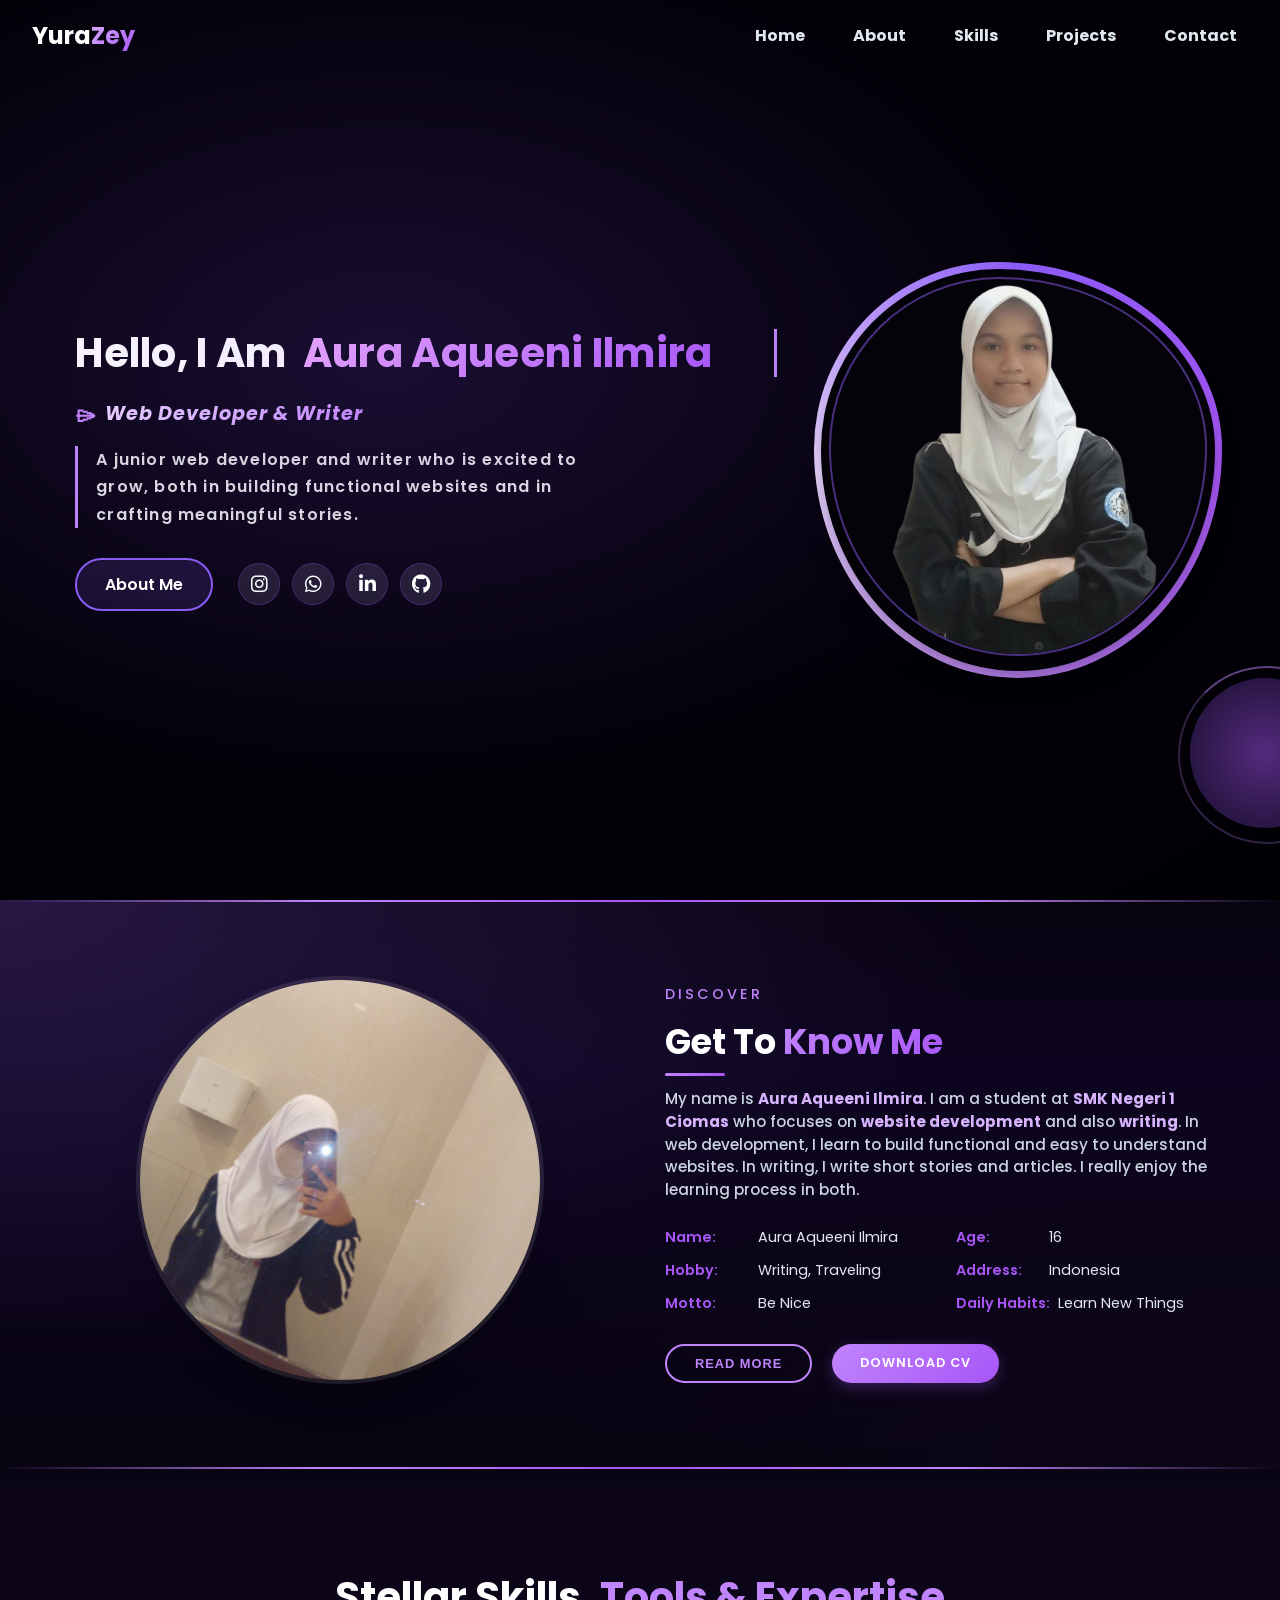
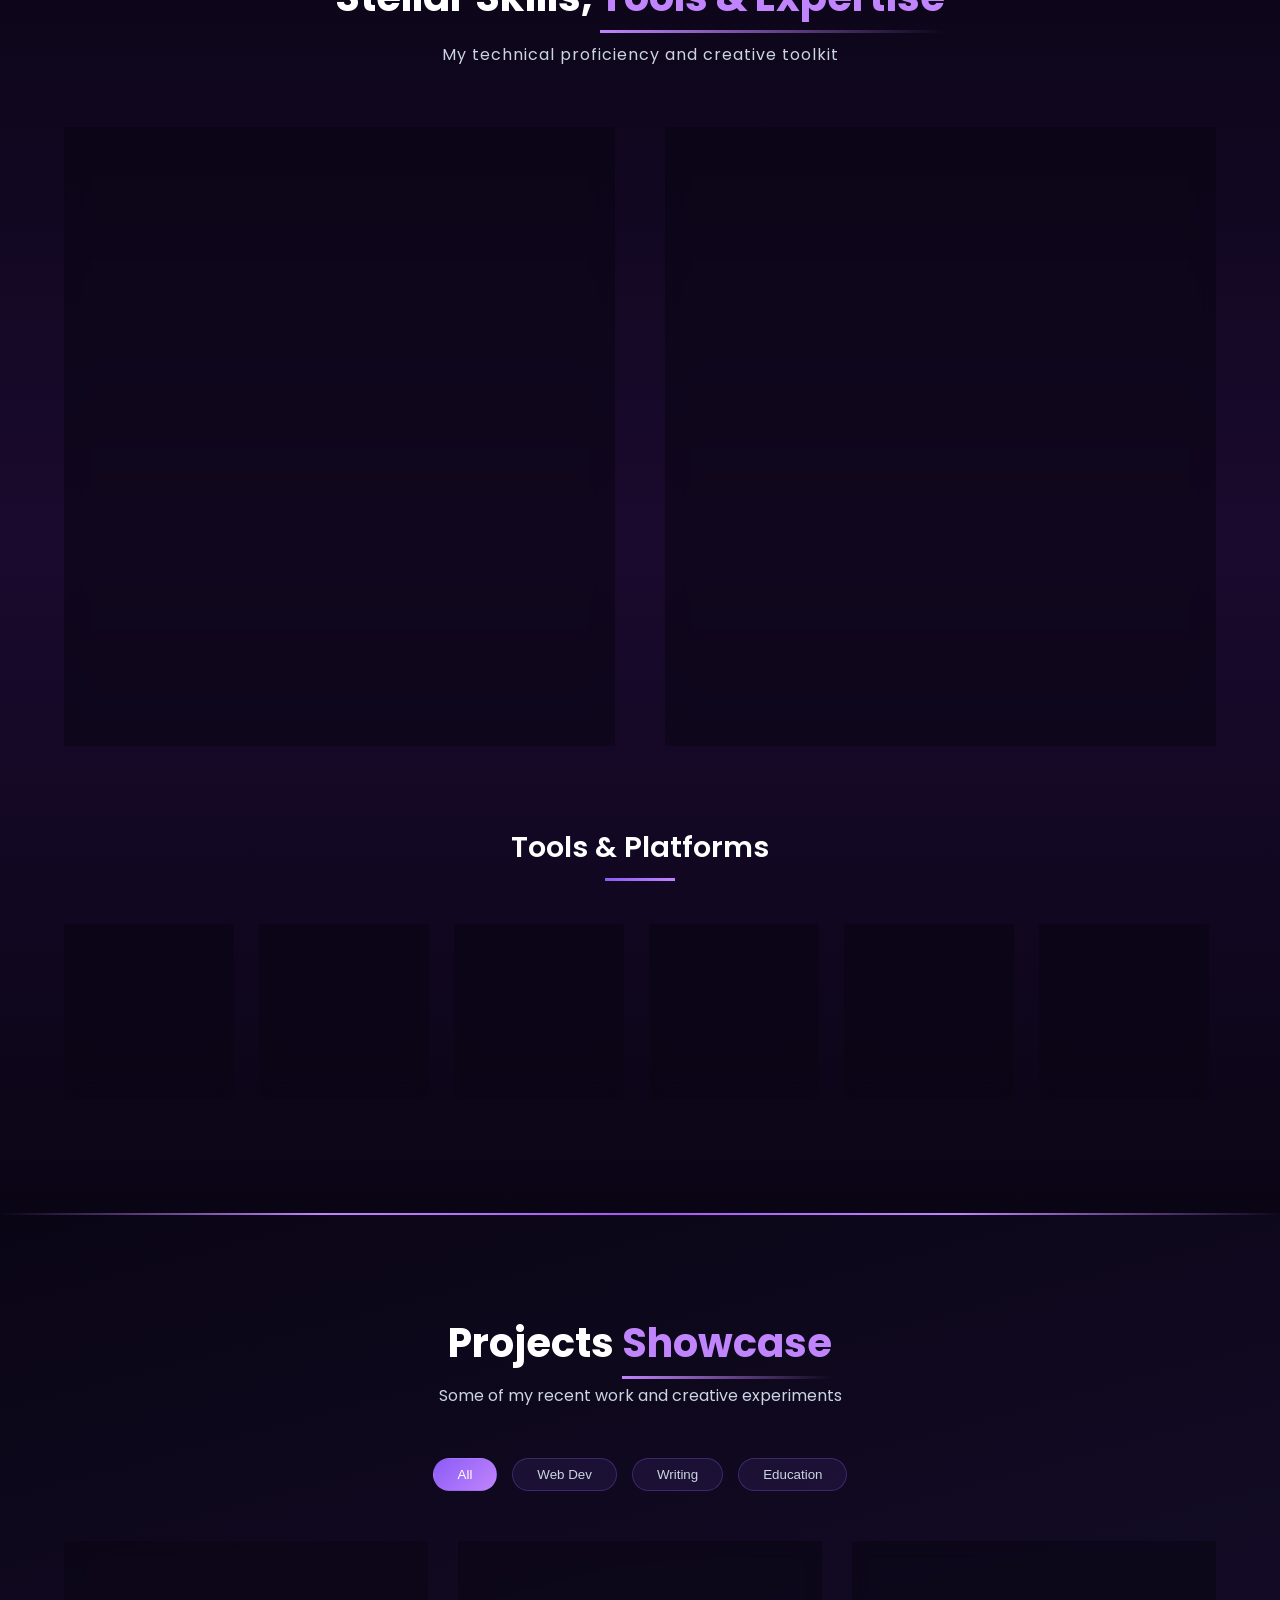
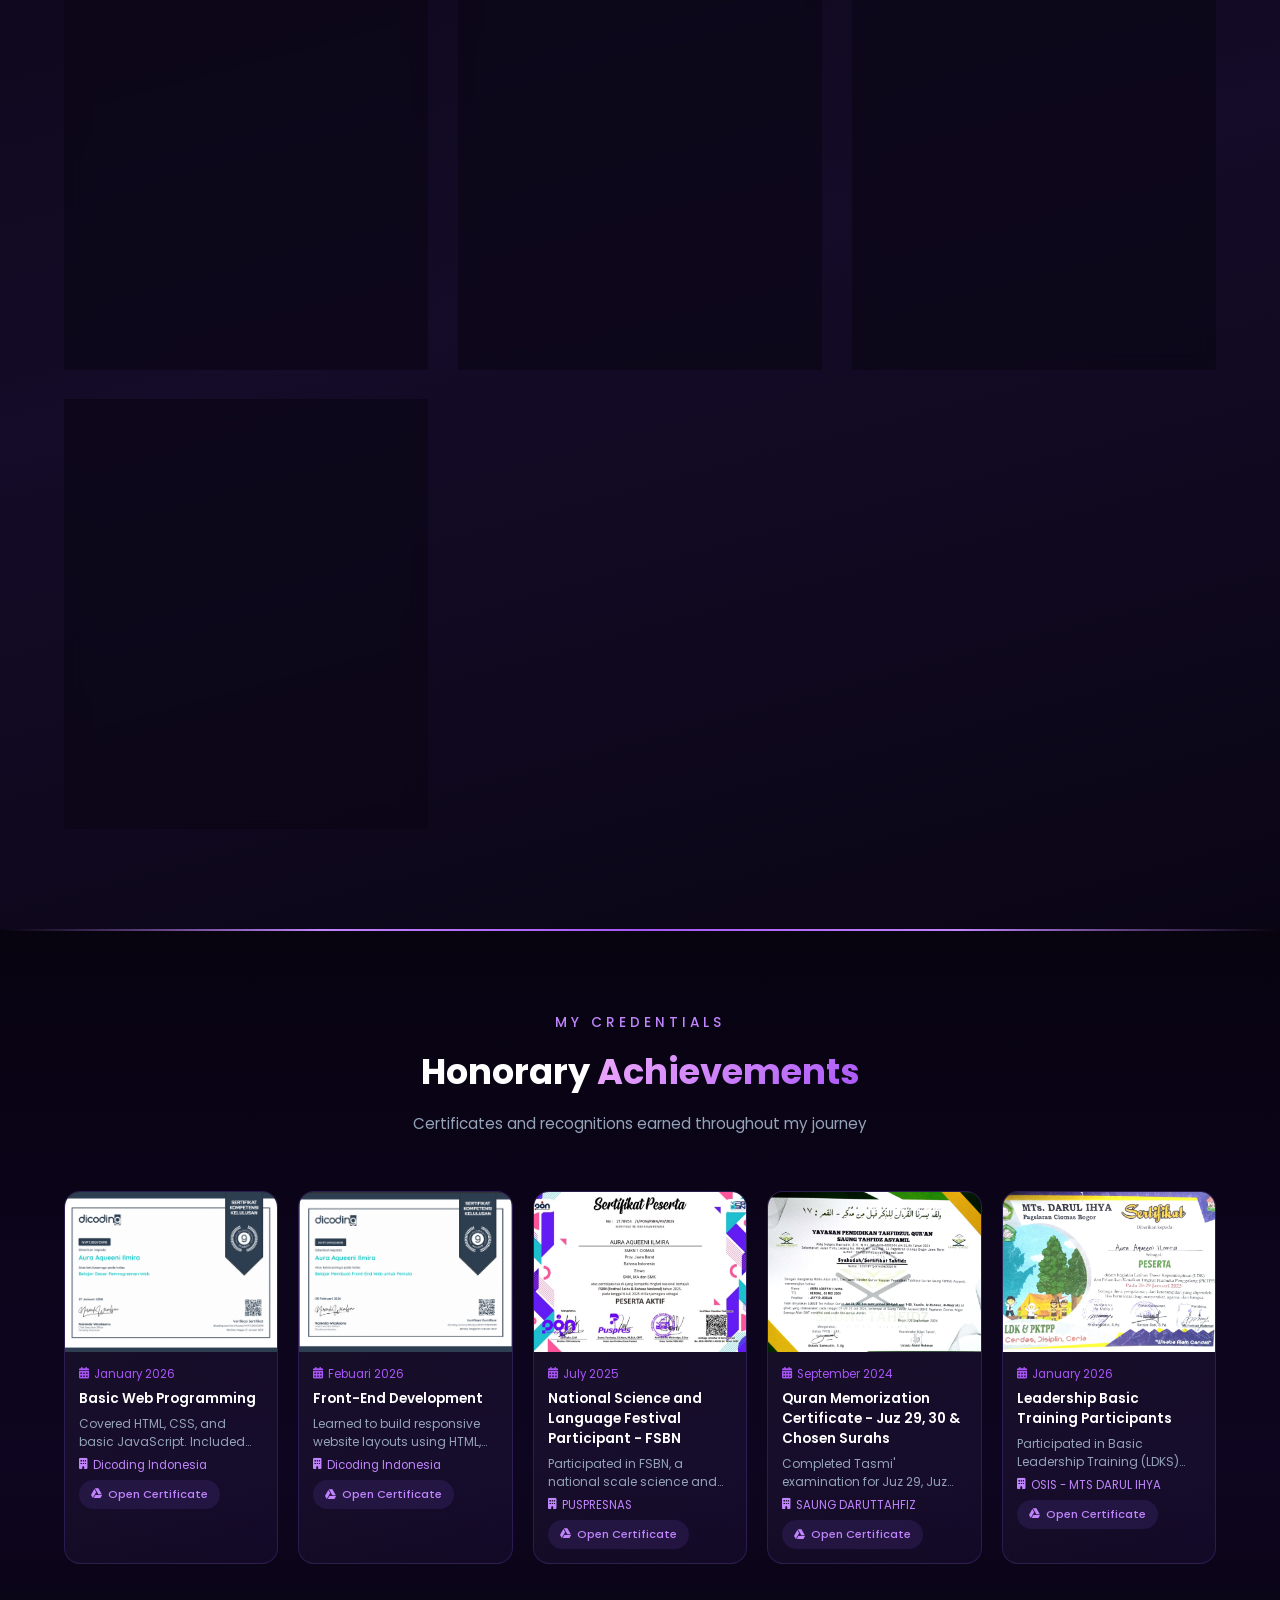
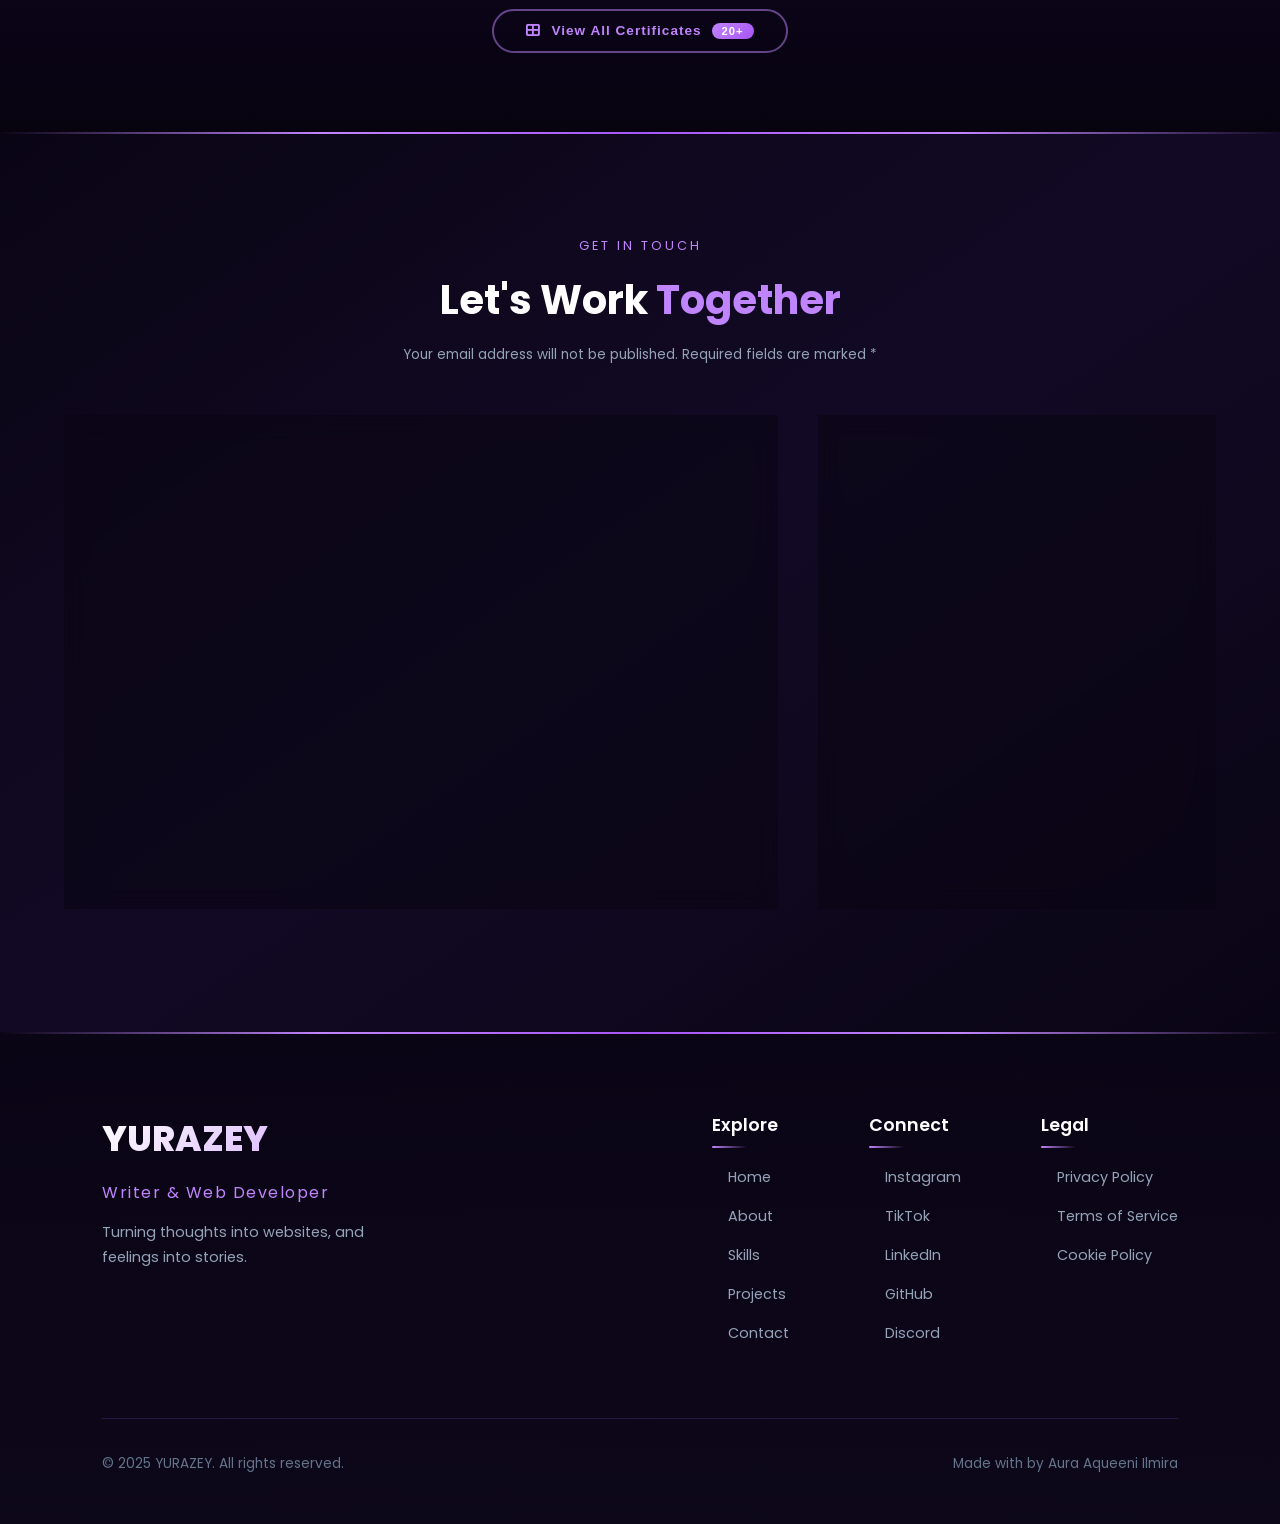
==== commit 796a064c: "Last update: Fix horizontal scroll, responsive full width, remove white line on mobile" ====
--- a/index.html
+++ b/index.html
@@ -243,7 +243,7 @@
                     </div>
                 </div>
                 <div class="project-card" data-category="webdev">
-                    <img src="images/Nexfi.png" alt="NEXFI" class="project-img">
+                    <img src="images/NEXFI.png" alt="NEXFI" class="project-img">
                     <div class="project-info">
                         <h3>NEXFI</h3>
                         <p>Aplikasi pengelola keuangan pribadi untuk tracking pemasukan & pengeluaran.</p>
--- a/css/style.css
+++ b/css/style.css
@@ -1,8 +1,32 @@
 /* ================= RESET & BASE ================= */
 *{margin:0;padding:0;box-sizing:border-box}
-body{font-family:'Poppins',sans-serif;background:#030108;position:relative;overflow-x:hidden;min-height:100vh}
-body::before{content:'';position:fixed;top:0;left:0;width:100%;height:100%;background:radial-gradient(ellipse at 30% 40%,#0a0418,#030108,#010005);pointer-events:none;z-index:0}
-
+
+/* ================= FIX OVERFLOW GLOBAL ================= */
+html {
+    overflow-x: hidden !important;
+    width: 100% !important;
+}
+
+body {
+    font-family:'Poppins',sans-serif;
+    background:#030108;
+    position:relative;
+    overflow-x: hidden !important;
+    width: 100% !important;
+    min-height:100vh
+}
+
+body::before {
+    content:'';
+    position:fixed;
+    top:0;
+    left:0;
+    width:100%;
+    height:100%;
+    background:radial-gradient(ellipse at 30% 40%,#0a0418,#030108,#010005);
+    pointer-events:none;
+    z-index:0
+}
 /* ================= NAVBAR ================= */
 .navbar{position:fixed;top:0;left:0;right:0;height:70px;background:transparent;z-index:9999;transition:background .3s,backdrop-filter .3s}
 .navbar.scrolled{background:rgba(10,5,21,.85);backdrop-filter:blur(10px)}
--- a/css/responsive.css
+++ b/css/responsive.css
@@ -1,5 +1,268 @@
 /* ================= RESPONSIVE.CSS ================= */
-/* Version: Final - Ringkas & Rapi */
+/* Version: Final - Full Width Mobile Fix */
+
+/* ===== FIX OVERFLOW & FULL WIDTH UNTUK SEMUA MOBILE ===== */
+@media (max-width: 768px) {
+    /* Paksa ga bisa scroll horizontal */
+    html, body {
+        overflow-x: hidden !important;
+        width: 100% !important;
+        position: relative !important;
+    }
+    
+    /* Semua kontainer harus penuh */
+    .skills-bg-abstract,
+    .about-bg-abstract,
+    .projects-bg-abstract,
+    .achievements-bg-abstract,
+    .contact-bg-abstract,
+    .footer-bg-abstract,
+    .skills-container,
+    .about-container,
+    .projects-container,
+    .achievements-container,
+    .contact-container,
+    .footer-container,
+    .hero-container {
+        width: 100% !important;
+        max-width: 100% !important;
+        overflow-x: hidden !important;
+        box-sizing: border-box !important;
+    }
+    
+    /* Fix semua section */
+    section, footer, .hero {
+        width: 100% !important;
+        overflow-x: hidden !important;
+        position: relative !important;
+    }
+    
+    /* Fix elemen absolut yang meluber */
+    .cosmic-nebula,
+    .planet-ring,
+    .alien-horizon,
+    .purple-meteor,
+    .blackhole,
+    .cosmic-mist,
+    .satellite-orbit,
+    .dimension-portal {
+        overflow: hidden !important;
+        max-width: 100vw !important;
+    }
+    
+    /* Semua padding harus ikut */
+    .nav-container,
+    .hero-container,
+    .about-container,
+    .skills-container,
+    .projects-container,
+    .achievements-container,
+    .contact-container,
+    .footer-container {
+        padding-left: 20px !important;
+        padding-right: 20px !important;
+    }
+}
+
+/* ===== KHUSUS HP LEBAR 360px - 430px (SAMSUNG A04E) ===== */
+@media (max-width: 430px) {
+    /* Pastikan body ga bisa di-scroll horizontal */
+    body {
+        overflow-x: hidden !important;
+        width: 100% !important;
+    }
+    
+    /* Container utama pake padding lebih kecil */
+    .hero-container,
+    .about-container,
+    .skills-container,
+    .projects-container,
+    .achievements-container,
+    .contact-container,
+    .footer-container {
+        padding-left: 15px !important;
+        padding-right: 15px !important;
+        width: 100% !important;
+        max-width: 100% !important;
+        box-sizing: border-box !important;
+    }
+    
+    /* Navbar di HP */
+    .nav-container {
+        padding-left: 15px !important;
+        padding-right: 15px !important;
+    }
+    
+    /* Hamburger menu harus keliatan */
+    .hamburger {
+        display: block !important;
+        z-index: 10001 !important;
+        position: relative !important;
+    }
+    
+    .nav-menu {
+        display: none !important;
+    }
+    
+    /* Mobile menu harus penuh */
+    .mobile-menu {
+        width: 100% !important;
+        left: 0 !important;
+        right: 0 !important;
+    }
+    
+    .mobile-menu-container {
+        padding: 15px !important;
+    }
+    
+    /* Hero section - title lebih kecil */
+    .hero-title {
+        font-size: 1.4rem !important;
+        white-space: normal !important;
+        display: block !important;
+        border-right: none !important;
+        animation: none !important;
+        width: 100% !important;
+        text-align: center !important;
+    }
+    
+    .hero-desc {
+        font-size: 0.8rem !important;
+        text-align: justify !important;
+        padding-left: 10px !important;
+        padding-right: 10px !important;
+    }
+    
+    .hero-image {
+        max-width: 200px !important;
+        margin: 0 auto !important;
+    }
+    
+    /* About section - grid jadi 1 kolom */
+    .about-container {
+        grid-template-columns: 1fr !important;
+        text-align: center !important;
+    }
+    
+    .about-info-grid {
+        grid-template-columns: 1fr !important;
+        text-align: left !important;
+        padding: 0 10px !important;
+    }
+    
+    .about-buttons {
+        flex-direction: column !important;
+        align-items: center !important;
+        gap: 12px !important;
+    }
+    
+    /* Skills section - tool card scroll horizontal aman */
+    .tools-grid {
+        overflow-x: auto !important;
+        -webkit-overflow-scrolling: touch !important;
+        scrollbar-width: thin !important;
+        padding: 10px !important;
+    }
+    
+    /* Projects section - grid 1 kolom */
+    .projects-grid {
+        grid-template-columns: 1fr !important;
+        gap: 20px !important;
+    }
+    
+    .project-card {
+        margin: 0 10px !important;
+    }
+    
+    /* Filter button - wrap biar ga meluber */
+    .projects-filter {
+        flex-wrap: wrap !important;
+        gap: 8px !important;
+        padding: 0 10px !important;
+    }
+    
+    .filter-btn {
+        padding: 5px 12px !important;
+        font-size: 0.7rem !important;
+    }
+    
+    /* Contact section */
+    .contact-wrapper {
+        flex-direction: column !important;
+        gap: 20px !important;
+    }
+    
+    .contact-form-box,
+    .contact-info-box {
+        padding: 20px !important;
+        margin: 0 10px !important;
+    }
+    
+    /* Footer */
+    .footer-links {
+        flex-direction: column !important;
+        align-items: center !important;
+        gap: 25px !important;
+    }
+    
+    .footer-column {
+        text-align: center !important;
+    }
+    
+    .footer-column h3::after {
+        left: 50% !important;
+        transform: translateX(-50%) !important;
+    }
+    
+    /* Back to top button harus keliatan dan ga ketutup */
+    .back-to-top {
+        right: 15px !important;
+        bottom: 15px !important;
+        width: 40px !important;
+        height: 40px !important;
+        font-size: 1rem !important;
+        z-index: 999 !important;
+    }
+    
+
+}
+
+/* ===== KHUSUS HP SANGAT KECIL (max-width: 360px) ===== */
+@media (max-width: 360px) {
+    .hero-title {
+        font-size: 1.2rem !important;
+    }
+    
+    .hero-desc {
+        font-size: 0.75rem !important;
+    }
+    
+    .btn-outline,
+    .btn-readmore,
+    .btn-download {
+        padding: 6px 16px !important;
+        font-size: 0.7rem !important;
+    }
+    
+    .social-icon {
+        width: 30px !important;
+        height: 30px !important;
+        font-size: 0.8rem !important;
+    }
+    
+    .tool-card {
+        min-width: 100px !important;
+        padding: 10px 8px !important;
+    }
+    
+    .tool-icon {
+        font-size: 1.5rem !important;
+    }
+    
+    .tool-name {
+        font-size: 0.65rem !important;
+    }
+}
 
 /* ===== TABLET & MOBILE (max-width: 768px) ===== */
 @media (max-width: 768px) {
@@ -83,29 +346,6 @@
     .footer-column ul li a { justify-content: center; }
     .footer-bottom { flex-direction: column; text-align: center; gap: 15px; padding-top: 25px; }
     .footer-credit p { justify-content: center; }
-
-    /* Abstract Backgrounds - Tablet */
-    .grid-pattern { background-size: 30px 30px; }
-    .circle-big { width: 250px; height: 250px; }
-    .circle-mid { width: 150px; height: 150px; }
-    .circle-small { width: 100px; height: 100px; }
-    .triangle-1 { border-left: 50px solid transparent; border-right: 50px solid transparent; border-bottom: 85px solid #c084fc; }
-    .triangle-2 { border-left: 35px solid transparent; border-right: 35px solid transparent; border-top: 60px solid #a855f7; }
-    .skills-dots { background-size: 20px 20px; }
-    .orb-1 { width: 120px; height: 120px; }
-    .orb-2 { width: 100px; height: 100px; }
-    
-    /* Projects Abstract - Tablet */
-    .shape-hexagon { width: 40px; height: 40px; }
-    .shape-diamond { width: 30px; height: 30px; }
-    .shape-cross { width: 25px; height: 25px; }
-    .project-orb { filter: blur(20px); }
-    .orb-purple { width: 150px; height: 150px; }
-    .orb-pink { width: 120px; height: 120px; }
-    .corner-accent { width: 50px; height: 50px; opacity: 0.3; }
-    .corner-accent.tl { top: 10px; left: 10px; }
-    .corner-accent.br { bottom: 10px; right: 10px; }
-    .project-dots { background-size: 25px 25px; }
     
     /* Global Cosmetics */
     .square-1, .square-2, .square-3 { width: 40px; height: 40px; }
@@ -211,20 +451,6 @@
     .footer-column ul li a { font-size: 0.8rem; }
     .footer-bottom p { font-size: 0.75rem; }
     .footer-credit p { font-size: 0.7rem; }
-
-    /* Projects Abstract - Mobile Kecil */
-    .project-wave { display: none; }
-    .shape-hexagon { width: 30px; height: 30px; top: 10%; right: 4%; }
-    .shape-diamond { width: 25px; height: 25px; bottom: 10%; left: 3%; }
-    .shape-cross { width: 20px; height: 20px; top: 40%; right: 8%; }
-    .project-orb { filter: blur(12px); }
-    .orb-purple { width: 100px; height: 100px; }
-    .orb-pink { width: 80px; height: 80px; }
-    .corner-accent { width: 35px; height: 35px; opacity: 0.35; }
-    .corner-accent.tl { top: 10px; left: 10px; }
-    .corner-accent.br { bottom: 10px; right: 10px; }
-    .project-dots { background-size: 20px 20px; }
-    .project-shape { animation: none; opacity: 0.15; }
 }
 
 /* ===== LANDSCAPE MODE ===== */
@@ -238,14 +464,6 @@
     .contact { padding: 60px 5%; }
     .footer { margin-top: 30px; }
     
-    /* Abstract di landscape */
-    .project-wave { display: none; }
-    .shape-hexagon { width: 35px; height: 35px; }
-    .shape-diamond { width: 25px; height: 25px; }
-    .shape-cross { width: 20px; height: 20px; }
-    .project-orb { filter: blur(15px); }
-    .orb-purple { width: 120px; height: 120px; }
-    .orb-pink { width: 100px; height: 100px; }
 }
 
 /* ===== TABLET SAJA (641px - 768px) ===== */
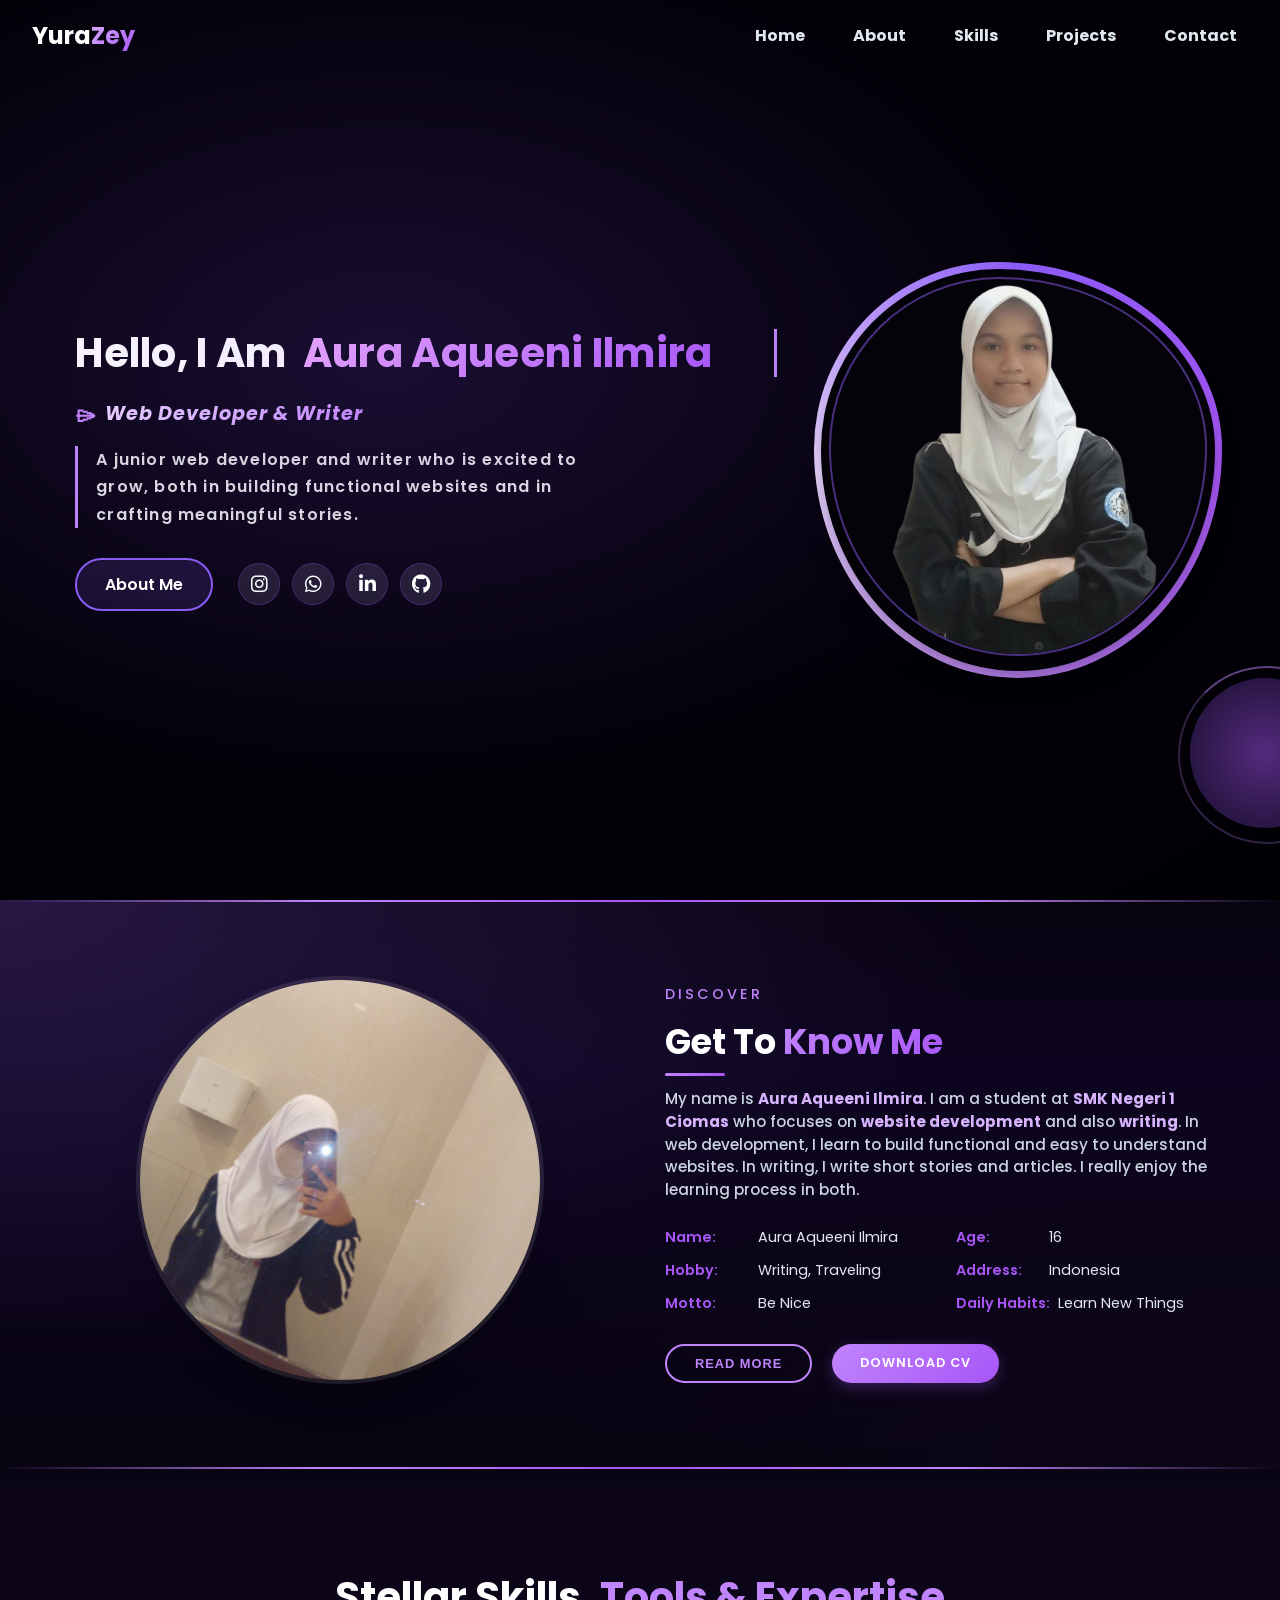
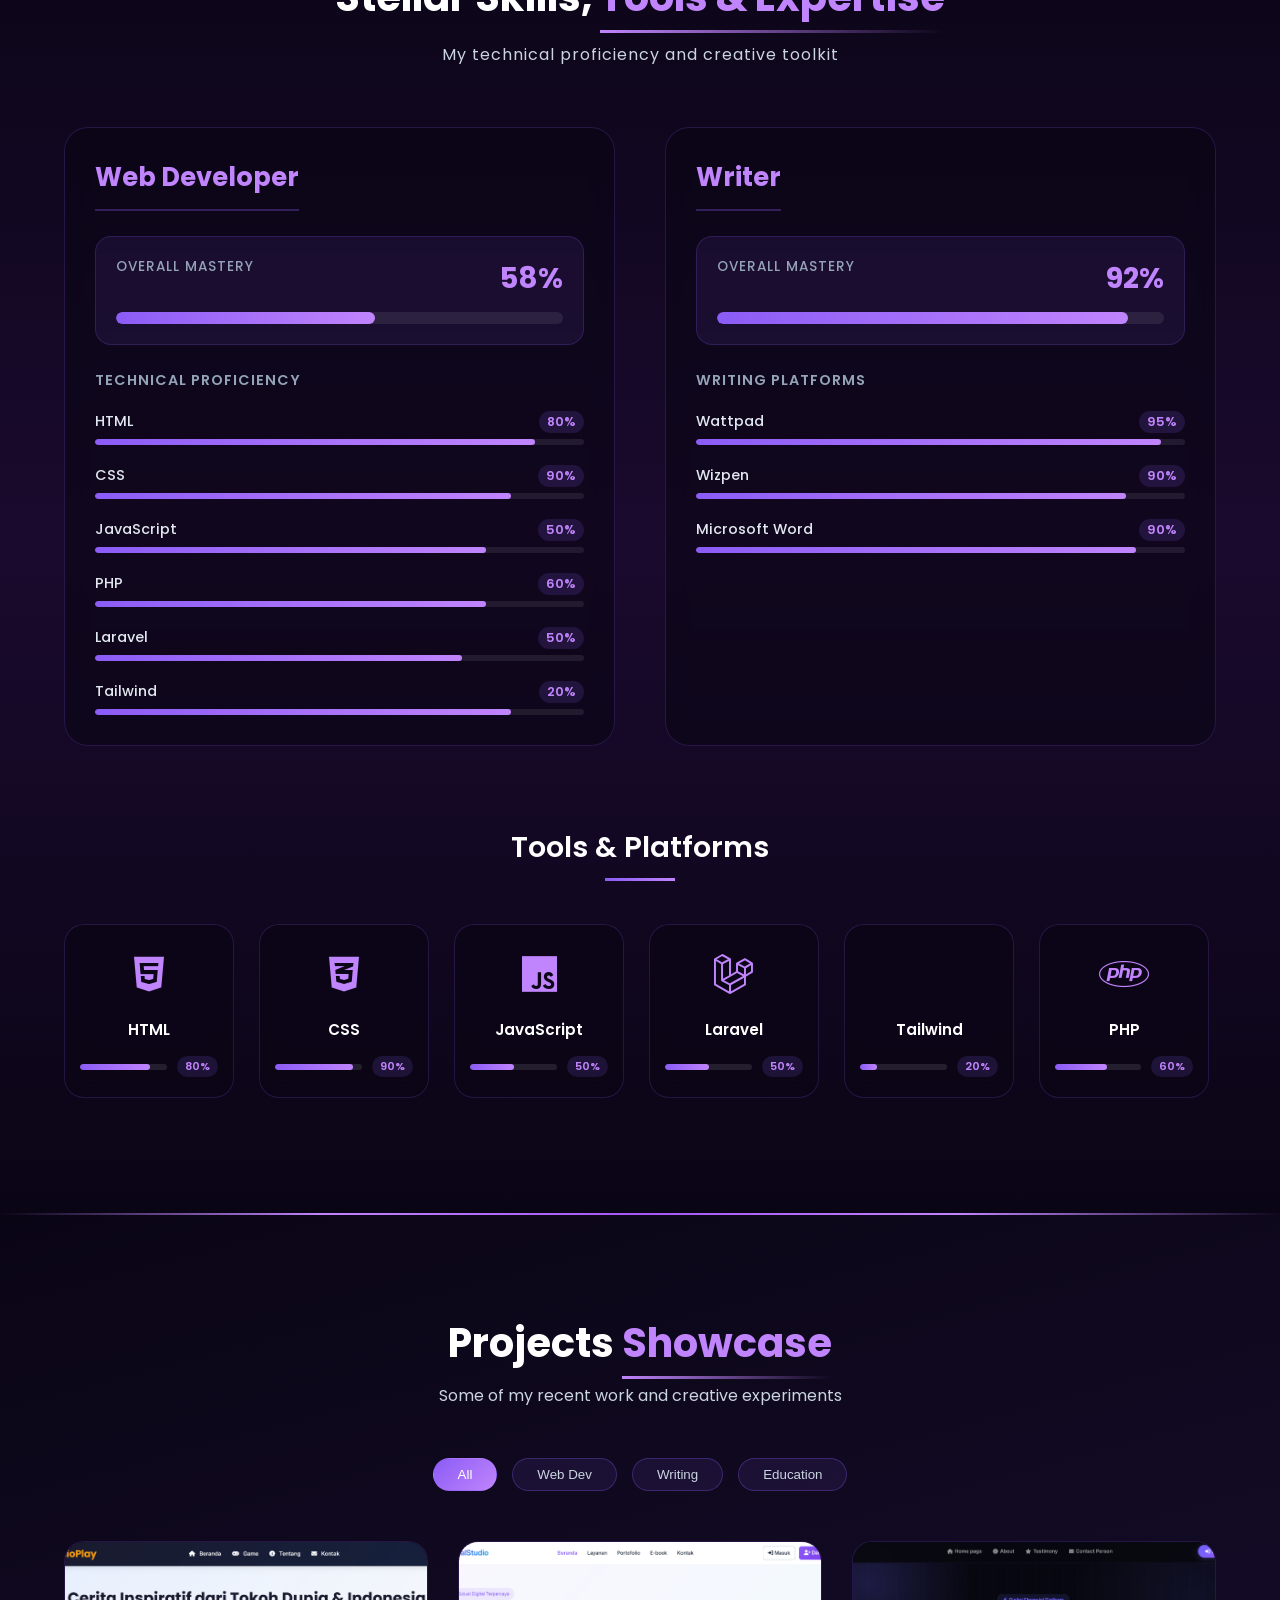
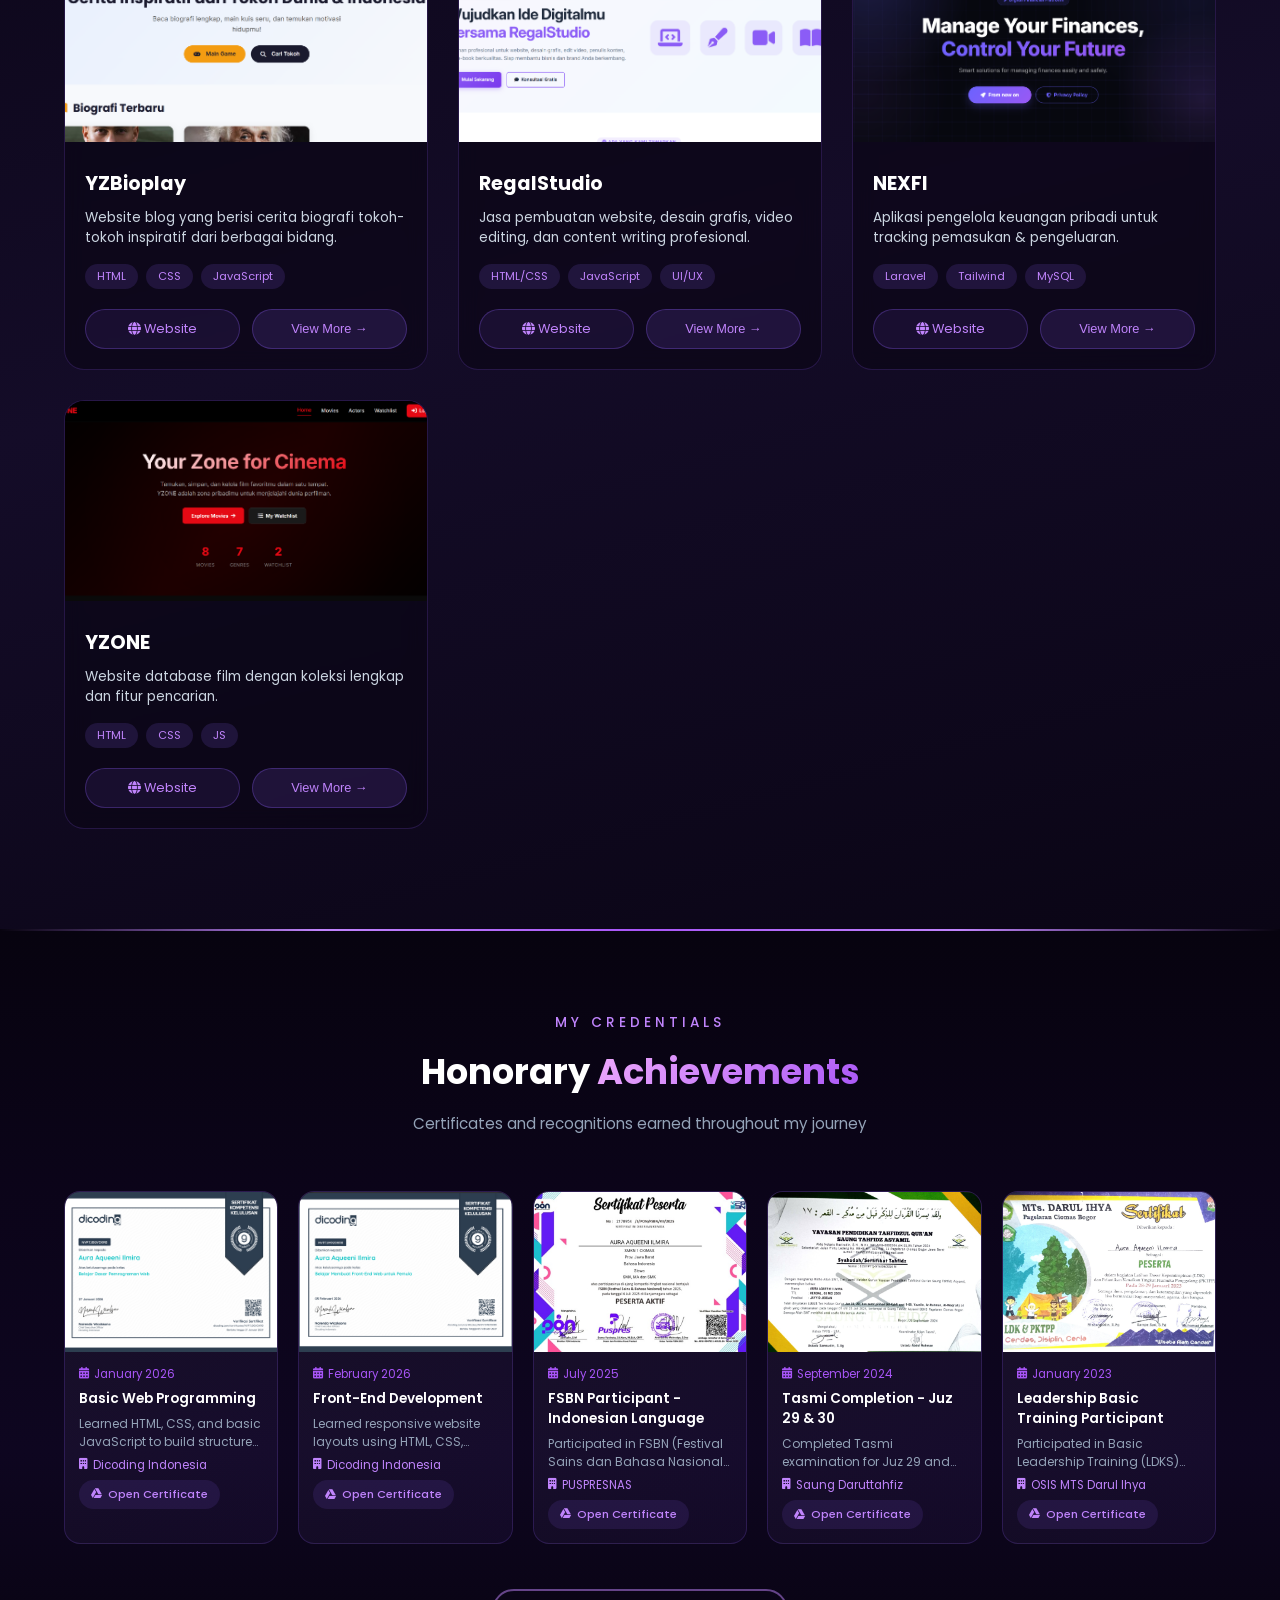
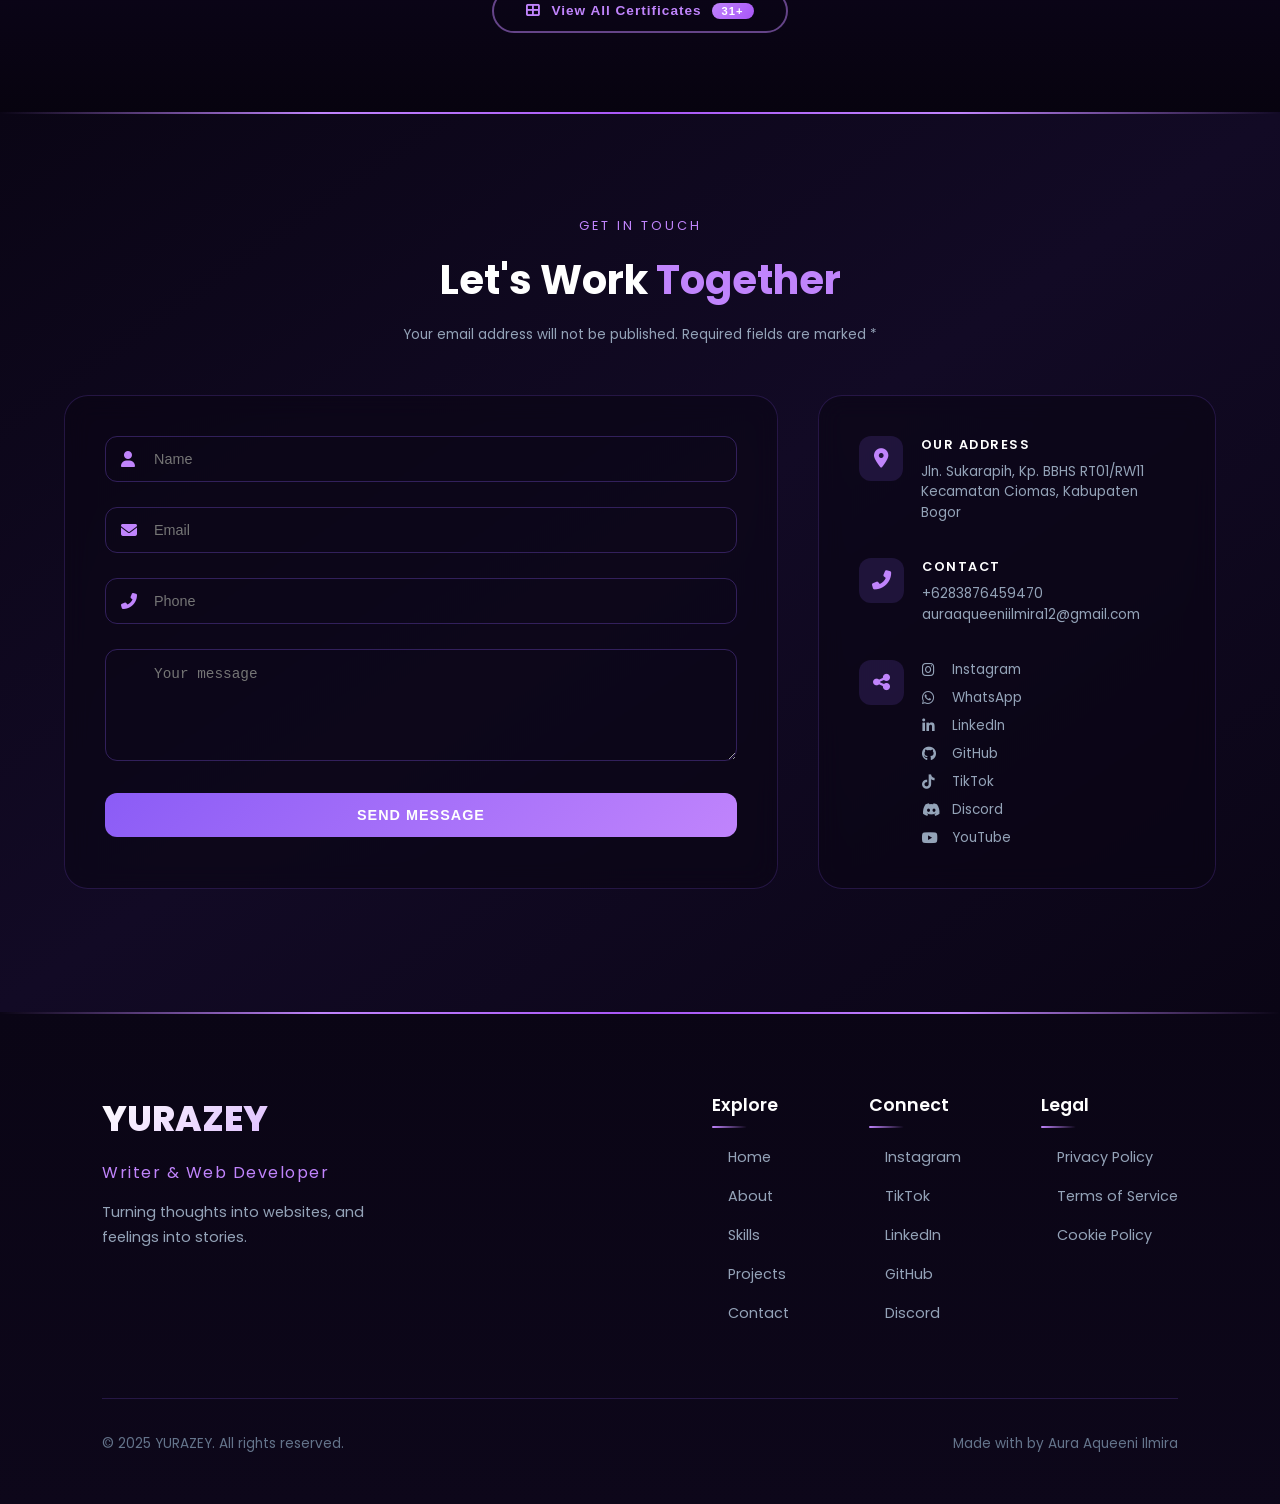
==== commit b90d5de4: "update portfolio: perbaikan tampilan dan konten" ====
--- a/index.html
+++ b/index.html
@@ -16,6 +16,7 @@
     
     <!-- JavaScript Files -->
     <script src="js/script.js" defer></script>
+    <script src="js/sertifikat.js" defer></script>
 </head>
 <body>
 
@@ -108,7 +109,7 @@
                 </div>
                 <div class="about-buttons">
                     <button class="btn-readmore" id="readMoreBtn">READ MORE</button>
-                    <a href="https://www.canva.com/design/DAHHWTgKWww/nQxbdwJB8_-JXVmLHjVFNA/edit" class="btn-download" target="_blank">DOWNLOAD CV</a>
+                    <a href="https://drive.google.com/drive/u/2/folders/1FUfg_HiNSZ-NjHKkACcdEr95L7wIBwYL" class="btn-download" target="_blank">DOWNLOAD CV</a>
                 </div>
             </div>
         </div>
@@ -223,9 +224,9 @@
                     <div class="project-info">
                         <h3>YZBioplay</h3>
                         <p>Website blog yang berisi cerita biografi tokoh-tokoh inspiratif dari berbagai bidang.</p>
-                        <div class="project-tech"><span>HTML</span><span>CSS</span><span>PHP</span></div>
+                        <div class="project-tech"><span>HTML</span><span>CSS</span><span>JavaScript</span></div>
                         <div class="project-buttons">
-                            <a href="https://auraaqueeniilmira12.github.io/YZBioplay" class="project-visit" target="_blank">🌐 Visit Website</a>
+                            <a href="https://auraaqueeniilmira12.github.io/YZBioplay" class="project-visit" target="_blank"><i class="fas fa-globe"></i> Website</a> 
                             <button class="project-btn" data-title="Biography Story Blog" data-desc="Website blog yang berisi cerita biografi tokoh-tokoh inspiratif dari berbagai bidang seperti ilmuwan, seniman, pengusaha, dan tokoh sejarah. Dilengkapi dengan fitur search, kategori, dan komentar. Dibangun dengan PHP Native dan MySQL untuk menyimpan data cerita." data-tech="HTML,CSS,JavaScript,PHP,MySQL" data-images="images/project1.jpg,images/project1a.jpg,images/project1b.jpg" data-link="https://auraaqueeniilmira12.github.io/YZBioplay/">View More →</button>
                         </div>
                     </div>
@@ -235,10 +236,10 @@
                     <div class="project-info">
                         <h3>RegalStudio</h3>
                         <p>Jasa pembuatan website, desain grafis, video editing, dan content writing profesional.</p>
-                        <div class="project-tech"><span>HTML/CSS</span><span>JavaScript</span><span>UI/UX</span><span>Branding</span></div>
+                        <div class="project-tech"><span>HTML/CSS</span><span>JavaScript</span><span>UI/UX</span></div>
                         <div class="project-buttons">
-                            <a href="#" class="project-visit disabled" target="_blank">🌐 Visit Website</a>
-                            <button class="project-btn" data-title="RegalStudio" data-desc="RegalStudio adalah layanan jasa kreatif yang menyediakan pembuatan website profesional, desain grafis untuk branding, video editing untuk konten kreatif, serta content writing untuk kebutuhan marketing dan bisnis." data-tech="HTML,CSS,JavaScript,UI/UX Design,Adobe Photoshop,Premiere Pro" data-images="images/RegalStudio.png,images/project2a.jpg,images/project2b.jpg" data-link="#">View More →</button>
+                <a href="#" class="project-visit" target="_blank"><i class="fas fa-globe"></i> Website</a>                            
+                <button class="project-btn" data-title="RegalStudio" data-desc="RegalStudio adalah layanan jasa kreatif yang menyediakan pembuatan website profesional, desain grafis untuk branding, video editing untuk konten kreatif, serta content writing untuk kebutuhan marketing dan bisnis." data-tech="HTML,CSS,JavaScript,UI/UX Design,Adobe Photoshop,Premiere Pro" data-images="images/RegalStudio.png,images/project2a.jpg,images/project2b.jpg" data-link="#">View More →</button>
                         </div>
                     </div>
                 </div>
@@ -249,8 +250,8 @@
                         <p>Aplikasi pengelola keuangan pribadi untuk tracking pemasukan & pengeluaran.</p>
                         <div class="project-tech"><span>Laravel</span><span>Tailwind</span><span>MySQL</span></div>
                         <div class="project-buttons">
-                            <a href="#" class="project-visit disabled" target="_blank">🌐 Visit Website</a>
-                            <button class="project-btn" data-title="NEXFI - Financial Management" data-desc="NEXFI adalah aplikasi pengelola keuangan pribadi yang membantu mencatat pemasukan dan pengeluaran. Dilengkapi dashboard grafik, kategori transaksi, laporan bulanan, budget planning, dan reminder tagihan." data-tech="Laravel,Tailwind,MySQL,JavaScript,Chart.js" data-images="images/Nexfi.png,images/project3a.jpg,images/project3b.jpg" data-link="#">View More →</button>
+                        <a href="https://nexfi.pplgsmkn1ciomas.my.id" class="project-visit" target="_blank"><i class="fas fa-globe"></i> Website</a>                            
+                        <button class="project-btn" data-title="NEXFI - Financial Management" data-desc="NEXFI adalah aplikasi pengelola keuangan pribadi yang membantu mencatat pemasukan dan pengeluaran. Dilengkapi dashboard grafik, kategori transaksi, laporan bulanan, budget planning, dan reminder tagihan." data-tech="Laravel,Tailwind,MySQL,JavaScript,Chart.js" data-images="images/Nexfi.png,images/project3a.jpg,images/project3b.jpg" data-link="#">View More →</button>
                         </div>
                     </div>
                 </div>
@@ -261,8 +262,8 @@
                         <p>Website database film dengan koleksi lengkap dan fitur pencarian.</p>
                         <div class="project-tech"><span>HTML</span><span>CSS</span><span>JS</span></div>
                         <div class="project-buttons">
-                            <a href="#" class="project-visit disabled" target="_blank">🌐 Visit Website</a>
-                            <button class="project-btn" data-title="YZONE - Movie Database" data-desc="YZONE adalah website database film dengan koleksi lengkap. Fitur: pencarian film, filter genre, sorting rating, detail film (sinopsis, cast, trailer). Dibangun dengan HTML, CSS, dan JavaScript murni tanpa API." data-tech="HTML,CSS,JavaScript,LocalStorage" data-images="images/YZONE.png,images/project4a.jpg,images/project4b.jpg" data-link="#">View More →</button>
+                 <a href="#" class="project-visit" target="_blank"><i class="fas fa-globe"></i> Website</a>                
+                 <button class="project-btn" data-title="YZONE - Movie Database" data-desc="YZONE adalah website database film dengan koleksi lengkap. Fitur: pencarian film, filter genre, sorting rating, detail film (sinopsis, cast, trailer). Dibangun dengan HTML, CSS, dan JavaScript murni tanpa API." data-tech="HTML,CSS,JavaScript,LocalStorage" data-images="images/YZONE.png,images/project4a.jpg,images/project4b.jpg" data-link="#">View More →</button>
                         </div>
                     </div>
                 </div>
@@ -295,135 +296,146 @@
     </div>
 
     <!-- ================= ACHIEVEMENTS SECTION ================= -->
-    <section class="achievements scroll-section" id="achievements">
-        <div class="achievements-container">
-            <div class="achievements-header">
-                <h3 class="achievements-subtitle">My Credentials</h3>
-                <h2 class="achievements-title">Honorary <span>Achievements</span></h2>
-                <p class="achievements-desc">Certificates and recognitions earned throughout my journey</p>
-            </div>
-            <div class="achievements-grid">
-                <div class="ach-card" onclick="openCertModal(0)">
-                    <div class="ach-card-img">
-                        <img src="images/Sertifikat Belajar Dasar Pemograman Web.png" alt="Certificate 1">
-                        <div class="ach-card-overlay"><span class="ach-view-btn"><i class="fas fa-expand"></i> View</span></div>
-                    </div>
-                    <div class="ach-card-info">
-                        <span class="ach-date"><i class="fas fa-calendar-alt"></i> January 2026</span>
-                        <h4 class="ach-title">Basic Web Programming</h4>
-                        <p class="ach-desc">Covered HTML, CSS, and basic JavaScript. Included creating static web pages, arranging layouts, and implementing simple interactive elements.</p>
-                        <span class="ach-issuer"><i class="fas fa-building"></i> Dicoding Indonesia</span>
-                        <a href="https://drive.google.com/file/d/1FNj7Jt0iX0GDANafFjotplkghq9k78i2/view?usp=sharing" class="ach-drive-btn" target="_blank" onclick="event.stopPropagation()"><i class="fab fa-google-drive"></i> Open Certificate</a>
-                    </div>
-                </div>
-                <div class="ach-card" onclick="openCertModal(1)">
-                    <div class="ach-card-img">
-                        <img src="images/Sertifikat Belajar Front End Web Pemula.png" alt="Certificate 2">
-                        <div class="ach-card-overlay"><span class="ach-view-btn"><i class="fas fa-expand"></i> View</span></div>
-                    </div>
-                    <div class="ach-card-info">
-                        <span class="ach-date"><i class="fas fa-calendar-alt"></i> Febuari 2026</span>
-                        <h4 class="ach-title">Front-End Development</h4>
-                        <p class="ach-desc">Learned to build responsive website layouts using HTML, CSS, Flexbox, Grid, and basic JavaScript interactions.</p>
-                        <span class="ach-issuer"><i class="fas fa-building"></i> Dicoding Indonesia</span>
-                        <a href="https://drive.google.com/file/d/1DZc0sExvqKP3OJI_5YINDzB4TUE2ehbV/view?usp=drive_link" class="ach-drive-btn" target="_blank" onclick="event.stopPropagation()"><i class="fab fa-google-drive"></i> Open Certificate</a>
-                    </div>
-                </div>
-                <div class="ach-card" onclick="openCertModal(2)">
-                    <div class="ach-card-img">
-                        <img src="images/Sertifikat Peserta FSBN B.indo 2025.jpg" alt="Certificate 3">
-                        <div class="ach-card-overlay"><span class="ach-view-btn"><i class="fas fa-expand"></i> View</span></div>
-                    </div>
-                    <div class="ach-card-info">
-                        <span class="ach-date"><i class="fas fa-calendar-alt"></i> July 2025</span>
-                        <h4 class="ach-title">National Science and Language Festival Participant - FSBN</h4>
-                        <p class="ach-desc">Participated in FSBN, a national scale science and language competition organized by the National Achievement Center (PUSPRESNAS)</p>
-                        <span class="ach-issuer"><i class="fas fa-building"></i> PUSPRESNAS</span>
-                        <a href="https://drive.google.com/file/d/18xxXgJo-XjwyFK1inBEZVDXA__553ZRG/view?usp=drive_link" class="ach-drive-btn" target="_blank" onclick="event.stopPropagation()"><i class="fab fa-google-drive"></i> Open Certificate</a>
-                    </div>
-                </div>
-                <div class="ach-card" onclick="openCertModal(3)">
-                    <div class="ach-card-img">
-                        <img src="images/Sertifikat Lulus Tasmi Juz 30,29 dan surat pilihan 2024.jpeg" alt="Certificate 4">
-                        <div class="ach-card-overlay"><span class="ach-view-btn"><i class="fas fa-expand"></i> View</span></div>
-                    </div>
-                    <div class="ach-card-info">
-                        <span class="ach-date"><i class="fas fa-calendar-alt"></i> September 2024</span>
-                        <h4 class="ach-title">Quran Memorization Certificate - Juz 29, 30 & Chosen Surahs</h4>
-                        <p class="ach-desc">Completed Tasmi' examination for Juz 29, Juz 30, and selected surahs from the Quran. This certificate demonstrates the ability to recite and memorize Quranic verses fluently and accurately.</p>
-                        <span class="ach-issuer"><i class="fas fa-building"></i> SAUNG DARUTTAHFIZ</span>
-                        <a href="https://drive.google.com/file/d/1mwlxmFKzHoAW-eX4cVFYiE4de9ZIynGj/view?usp=sharing" class="ach-drive-btn" target="_blank" onclick="event.stopPropagation()"><i class="fab fa-google-drive"></i> Open Certificate</a>
-                    </div>
-                </div>
-                <div class="ach-card" onclick="openCertModal(4)">
-                    <div class="ach-card-img">
-                        <img src="images/Peserta LDKS 2023.jpeg" alt="Certificate 5">
-                        <div class="ach-card-overlay"><span class="ach-view-btn"><i class="fas fa-expand"></i> View</span></div>
-                    </div>
-                    <div class="ach-card-info">
-                        <span class="ach-date"><i class="fas fa-calendar-alt"></i> January 2026</span>
-                        <h4 class="ach-title">Leadership Basic Training Participants</h4>
-                        <p class="ach-desc">Participated in Basic Leadership Training (LDKS) organized by OSIS MTS Darul Ihya to develop leadership, teamwork, responsibility, and organizational management skills.</p>
-                        <span class="ach-issuer"><i class="fas fa-building"></i> OSIS - MTS DARUL IHYA</span>
-                        <a href="https://drive.google.com/file/d/1EXgJt2Qyd4imYG_964fJWbrtUF0VKGuv/view?usp=sharing" class="ach-drive-btn" target="_blank" onclick="event.stopPropagation()"><i class="fab fa-google-drive"></i> Open Certificate</a>
-                    </div>
-                </div>
-            </div>
-            <div class="achievements-more-wrap">
-                <button class="achievements-more-btn" onclick="openAllCerts()"><i class="fas fa-th-large"></i> View All Certificates<span class="ach-count-badge">20+</span></button>
-            </div>
-        </div>
-    </section>
-
-    <!-- All Certificates Modal -->
-    <div class="cert-modal-overlay" id="certModalOverlay" onclick="closeCertModal()">
-        <div class="cert-modal-box" onclick="event.stopPropagation()">
-            <div class="cert-modal-header">
-                <div>
-                    <h2>All Certificates</h2>
-                    <span class="cert-modal-sub">Scroll sideways to explore →</span>
-                </div>
-                <button class="cert-modal-close" onclick="closeCertModal()"><i class="fas fa-times"></i></button>
-            </div>
-            <div class="cert-scroll-track" id="certScrollTrack">
-                <div class="cert-slide">
-                    <div class="cert-slide-img"><img src="images/Sertifikat Belajar Dasar Pemograman Web.png" alt="Certificate 1"></div>
-                    <div class="cert-slide-info">
-                        <span class="cert-slide-date"><i class="fas fa-calendar-alt"></i> January 2026</span>
-                        <h3>Basic Web Programming</h3>
-                        <p class="cert-slide-desc">Learned HTML, CSS, and basic JavaScript to build structured and styled web pages with simple interactions.</p>
-                        <p class="cert-slide-issuer"><i class="fas fa-building"></i> Dicoding Indonesia</p>
-                        <a href="https://drive.google.com/file/d/1FNj7Jt0iX0GDANafFjotplkghq9k78i2/view?usp=sharing" class="cert-drive-btn" target="_blank"><i class="fab fa-google-drive"></i> Open Certificate</a>
-                    </div>
-                </div>
-                <div class="cert-slide">
-                    <div class="cert-slide-img"><img src="images/Sertifikat Belajar Front End Web Pemula.png" alt="Certificate 2"></div>
-                    <div class="cert-slide-info">
-                        <span class="cert-slide-date"><i class="fas fa-calendar-alt"></i> Febuary 2026</span>
-                        <h3>Front-End Development</h3>
-                        <p class="cert-slide-desc">Learned responsive website layouts using HTML, CSS, Flexbox, Grid, and basic JavaScript.</p>
-                        <p class="cert-slide-issuer"><i class="fas fa-building"></i> Dicoding Indonesia</p>
-                        <a href="https://drive.google.com/file/d/1DZc0sExvqKP3OJI_5YINDzB4TUE2ehbV/view?usp=drive_link" class="cert-drive-btn" target="_blank"><i class="fab fa-google-drive"></i> Open Certificate</a>
-                    </div>
-                </div>
-                <div class="cert-slide">
-                    <div class="cert-slide-img"><img src="images/Sertifikat Peserta FSBN B.indo 2025.jpg" alt="Certificate 3"></div>
-                    <div class="cert-slide-info">
-                        <span class="cert-slide-date"><i class="fas fa-calendar-alt"></i> July 2025</span>
-                        <h3>FSBN Participant - Indonesian Language</h3>
-                        <p class="cert-slide-desc">Participated in FSBN, a national scale science and language competition organized by PUSPRESNAS.</p>
-                        <p class="cert-slide-issuer"><i class="fas fa-building"></i> PUSPRESNAS</p>
-                        <a href="https://drive.google.com/file/d/18xxXgJo-XjwyFK1inBEZVDXA__553ZRG/view?usp=drive_link" class="cert-drive-btn" target="_blank"><i class="fab fa-google-drive"></i> Open Certificate</a>
-                    </div>
-                </div>
-            </div>
-            <div class="cert-scroll-controls">
-                <button class="cert-scroll-btn" id="certScrollLeft" onclick='scrollCerts("left")'><i class="fas fa-chevron-left"></i></button>
-                <div class="cert-scroll-dots" id="certDots"></div>
-                <button class="cert-scroll-btn" id="certScrollRight" onclick='scrollCerts("right")'><i class="fas fa-chevron-right"></i></button>
-            </div>
+<section class="achievements scroll-section" id="achievements">
+    <div class="achievements-container">
+        <div class="achievements-header">
+            <h3 class="achievements-subtitle">My Credentials</h3>
+            <h2 class="achievements-title">Honorary <span>Achievements</span></h2>
+            <p class="achievements-desc">Certificates and recognitions earned throughout my journey</p>
+        </div>
+
+        <!-- 5 Preview Cards -->
+        <div class="achievements-grid">
+            <!-- Card 1 - Basic Web Programming -->
+            <div class="ach-card" onclick="openCertModal(0)">
+                <div class="ach-card-img">
+                    <img src="images/Sertifikat Belajar Dasar Pemograman Web.png" alt="Certificate 1">
+                    <div class="ach-card-overlay">
+                        <span class="ach-view-btn"><i class="fas fa-expand"></i> View</span>
+                    </div>
+                </div>
+                <div class="ach-card-info">
+                    <span class="ach-date"><i class="fas fa-calendar-alt"></i> January 2026</span>
+                    <h4 class="ach-title">Basic Web Programming</h4>
+                    <p class="ach-desc">Learned HTML, CSS, and basic JavaScript to build structured and styled web pages with simple interactions.</p>
+                    <span class="ach-issuer"><i class="fas fa-building"></i> Dicoding Indonesia</span>
+                    <a href="https://drive.google.com/file/d/1FNj7Jt0iX0GDANafFjotplkghq9k78i2/view?usp=sharing" class="ach-drive-btn" target="_blank" onclick="event.stopPropagation()">
+                        <i class="fab fa-google-drive"></i> Open Certificate
+                    </a>
+                </div>
+            </div>
+
+            <!-- Card 2 - Front-End Development -->
+            <div class="ach-card" onclick="openCertModal(1)">
+                <div class="ach-card-img">
+                    <img src="images/Sertifikat Belajar Front End Web Pemula.png" alt="Certificate 2">
+                    <div class="ach-card-overlay">
+                        <span class="ach-view-btn"><i class="fas fa-expand"></i> View</span>
+                    </div>
+                </div>
+                <div class="ach-card-info">
+                    <span class="ach-date"><i class="fas fa-calendar-alt"></i> February 2026</span>
+                    <h4 class="ach-title">Front-End Development</h4>
+                    <p class="ach-desc">Learned responsive website layouts using HTML, CSS, Flexbox, Grid, and basic JavaScript interactions.</p>
+                    <span class="ach-issuer"><i class="fas fa-building"></i> Dicoding Indonesia</span>
+                    <a href="https://drive.google.com/file/d/1DZc0sExvqKP3OJI_5YINDzB4TUE2ehbV/view?usp=drive_link" class="ach-drive-btn" target="_blank" onclick="event.stopPropagation()">
+                        <i class="fab fa-google-drive"></i> Open Certificate
+                    </a>
+                </div>
+            </div>
+
+            <!-- Card 3 - FSBN Participant -->
+            <div class="ach-card" onclick="openCertModal(2)">
+                <div class="ach-card-img">
+                    <img src="images/Sertifikat Peserta FSBN B.indo 2025.jpg" alt="Certificate 3">
+                    <div class="ach-card-overlay">
+                        <span class="ach-view-btn"><i class="fas fa-expand"></i> View</span>
+                    </div>
+                </div>
+                <div class="ach-card-info">
+                    <span class="ach-date"><i class="fas fa-calendar-alt"></i> July 2025</span>
+                    <h4 class="ach-title">FSBN Participant - Indonesian Language</h4>
+                    <p class="ach-desc">Participated in FSBN (Festival Sains dan Bahasa Nasional), a national scale competition organized by PUSPRESNAS.</p>
+                    <span class="ach-issuer"><i class="fas fa-building"></i> PUSPRESNAS</span>
+                    <a href="https://drive.google.com/file/d/18xxXgJo-XjwyFK1inBEZVDXA__553ZRG/view?usp=drive_link" class="ach-drive-btn" target="_blank" onclick="event.stopPropagation()">
+                        <i class="fab fa-google-drive"></i> Open Certificate
+                    </a>
+                </div>
+            </div>
+
+            <!-- Card 4 - Tasmi Completion Juz 29 & 30 -->
+            <div class="ach-card" onclick="openCertModal(3)">
+                <div class="ach-card-img">
+                    <img src="images/Sertifikat Lulus Tasmi Juz 30,29 dan surat pilihan 2024.jpeg" alt="Certificate 4">
+                    <div class="ach-card-overlay">
+                        <span class="ach-view-btn"><i class="fas fa-expand"></i> View</span>
+                    </div>
+                </div>
+                <div class="ach-card-info">
+                    <span class="ach-date"><i class="fas fa-calendar-alt"></i> September 2024</span>
+                    <h4 class="ach-title">Tasmi Completion - Juz 29 & 30</h4>
+                    <p class="ach-desc">Completed Tasmi examination for Juz 29 and Juz 30 of the Quran with proper recitation and memorization.</p>
+                    <span class="ach-issuer"><i class="fas fa-building"></i> Saung Daruttahfiz</span>
+                    <a href="https://drive.google.com/file/d/1mwlxmFKzHoAW-eX4cVFYiE4de9ZIynGj/view?usp=sharing" class="ach-drive-btn" target="_blank" onclick="event.stopPropagation()">
+                        <i class="fab fa-google-drive"></i> Open Certificate
+                    </a>
+                </div>
+            </div>
+
+            <!-- Card 5 - Leadership Basic Training -->
+            <div class="ach-card" onclick="openCertModal(4)">
+                <div class="ach-card-img">
+                    <img src="images/Peserta LDKS 2023.jpeg" alt="Certificate 5">
+                    <div class="ach-card-overlay">
+                        <span class="ach-view-btn"><i class="fas fa-expand"></i> View</span>
+                    </div>
+                </div>
+                <div class="ach-card-info">
+                    <span class="ach-date"><i class="fas fa-calendar-alt"></i> January 2023</span>
+                    <h4 class="ach-title">Leadership Basic Training Participant</h4>
+                    <p class="ach-desc">Participated in Basic Leadership Training (LDKS) organized by OSIS MTS Darul Ihya to develop leadership and teamwork skills.</p>
+                    <span class="ach-issuer"><i class="fas fa-building"></i> OSIS MTS Darul Ihya</span>
+                    <a href="https://drive.google.com/file/d/1EXgJt2Qyd4imYG_964fJWbrtUF0VKGuv/view?usp=sharing" class="ach-drive-btn" target="_blank" onclick="event.stopPropagation()">
+                        <i class="fab fa-google-drive"></i> Open Certificate
+                    </a>
+                </div>
+            </div>
+        </div>
+
+        <!-- View All Button -->
+        <div class="achievements-more-wrap">
+            <button class="achievements-more-btn" onclick="openAllCerts()">
+                <i class="fas fa-th-large"></i> View All Certificates
+                <span class="ach-count-badge">31+</span>
+            </button>
         </div>
     </div>
+</section>
+
+<!-- All Certificates Modal -->
+<div class="cert-modal-overlay" id="certModalOverlay" onclick="closeCertModal()">
+    <div class="cert-modal-box" onclick="event.stopPropagation()">
+        <div class="cert-modal-header">
+            <div>
+                <h2>All Certificates</h2>
+                <span class="cert-modal-sub">Scroll sideways to explore →</span>
+            </div>
+            <button class="cert-modal-close" onclick="closeCertModal()">
+                <i class="fas fa-times"></i>
+            </button>
+        </div>
+        <div class="cert-scroll-track" id="certScrollTrack"></div>
+        <div class="cert-scroll-controls">
+            <button class="cert-scroll-btn" onclick="scrollCerts('left')">
+                <i class="fas fa-chevron-left"></i>
+            </button>
+            <div class="cert-scroll-dots" id="certDots"></div>
+            <button class="cert-scroll-btn" onclick="scrollCerts('right')">
+                <i class="fas fa-chevron-right"></i>
+            </button>
+        </div>
+    </div>
+</div>
 
     <!-- ================= CONTACT SECTION ================= -->
     <section class="contact scroll-section" id="contact">
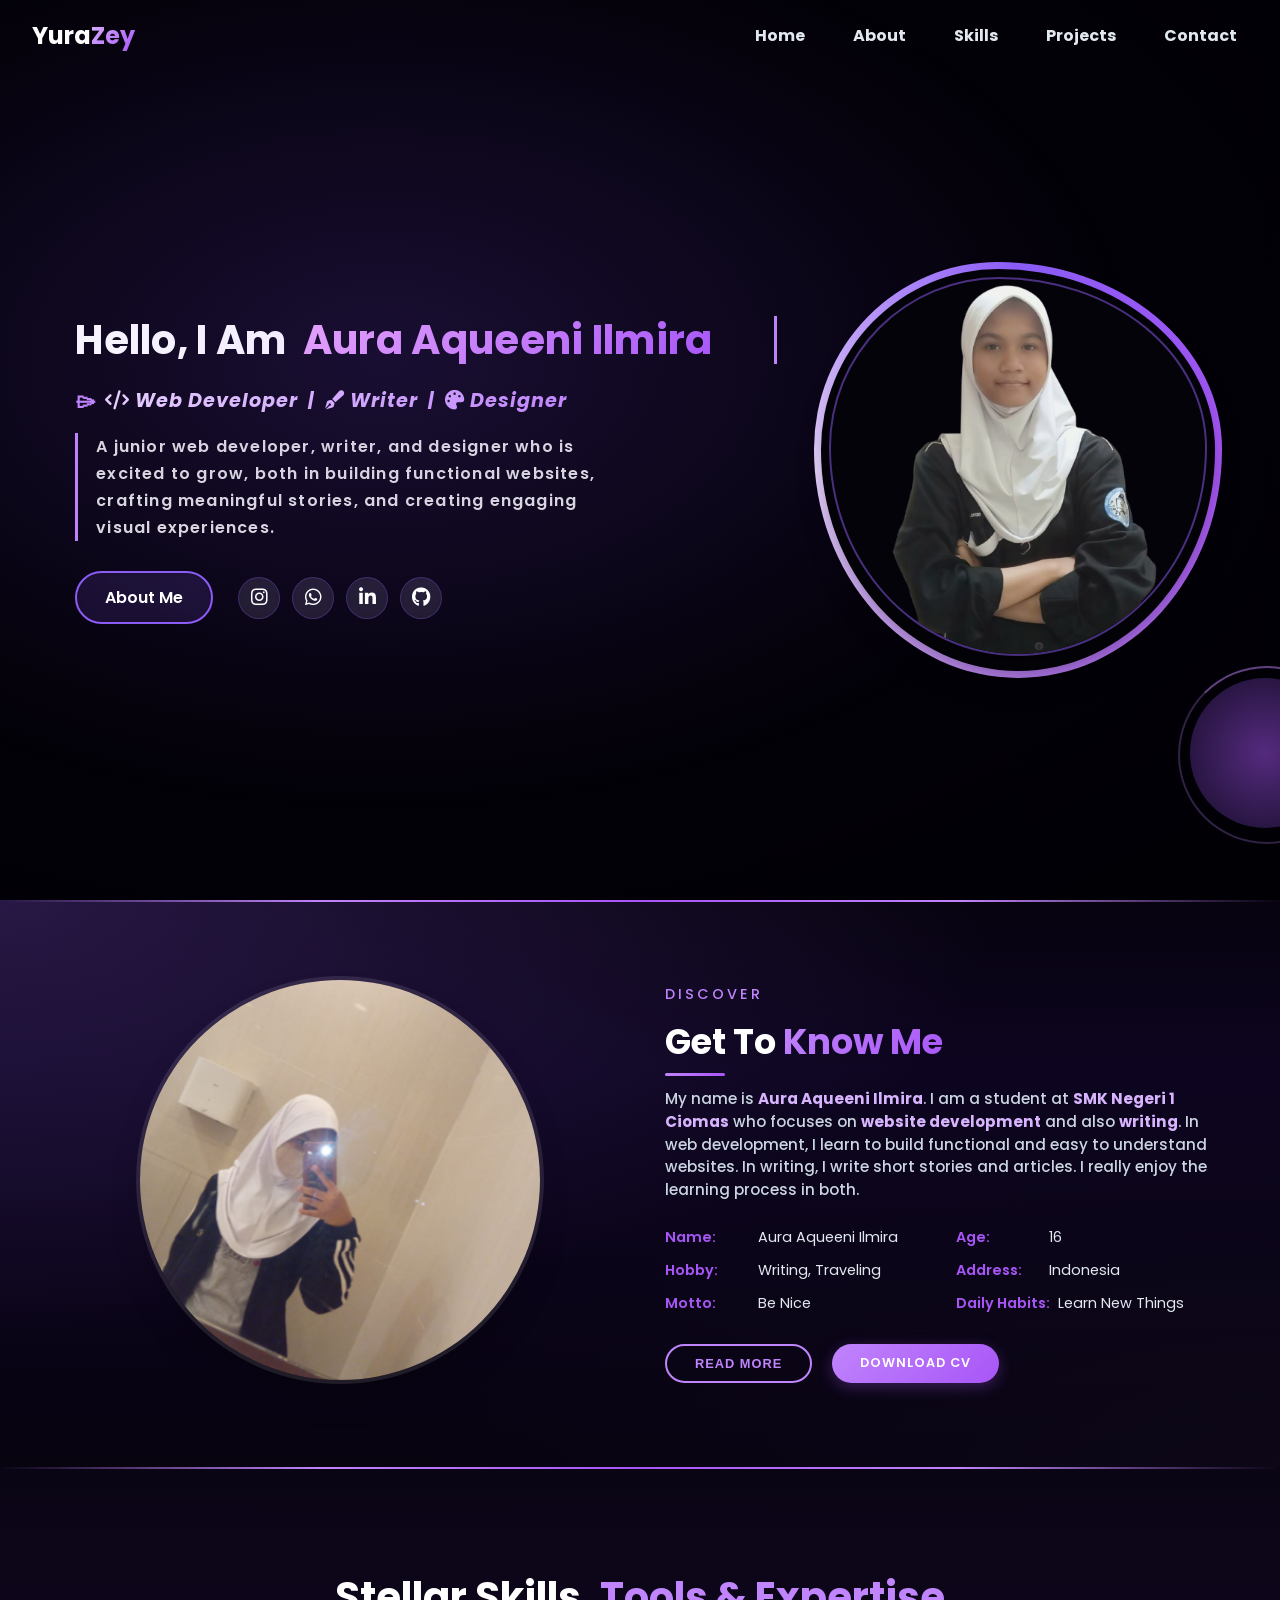
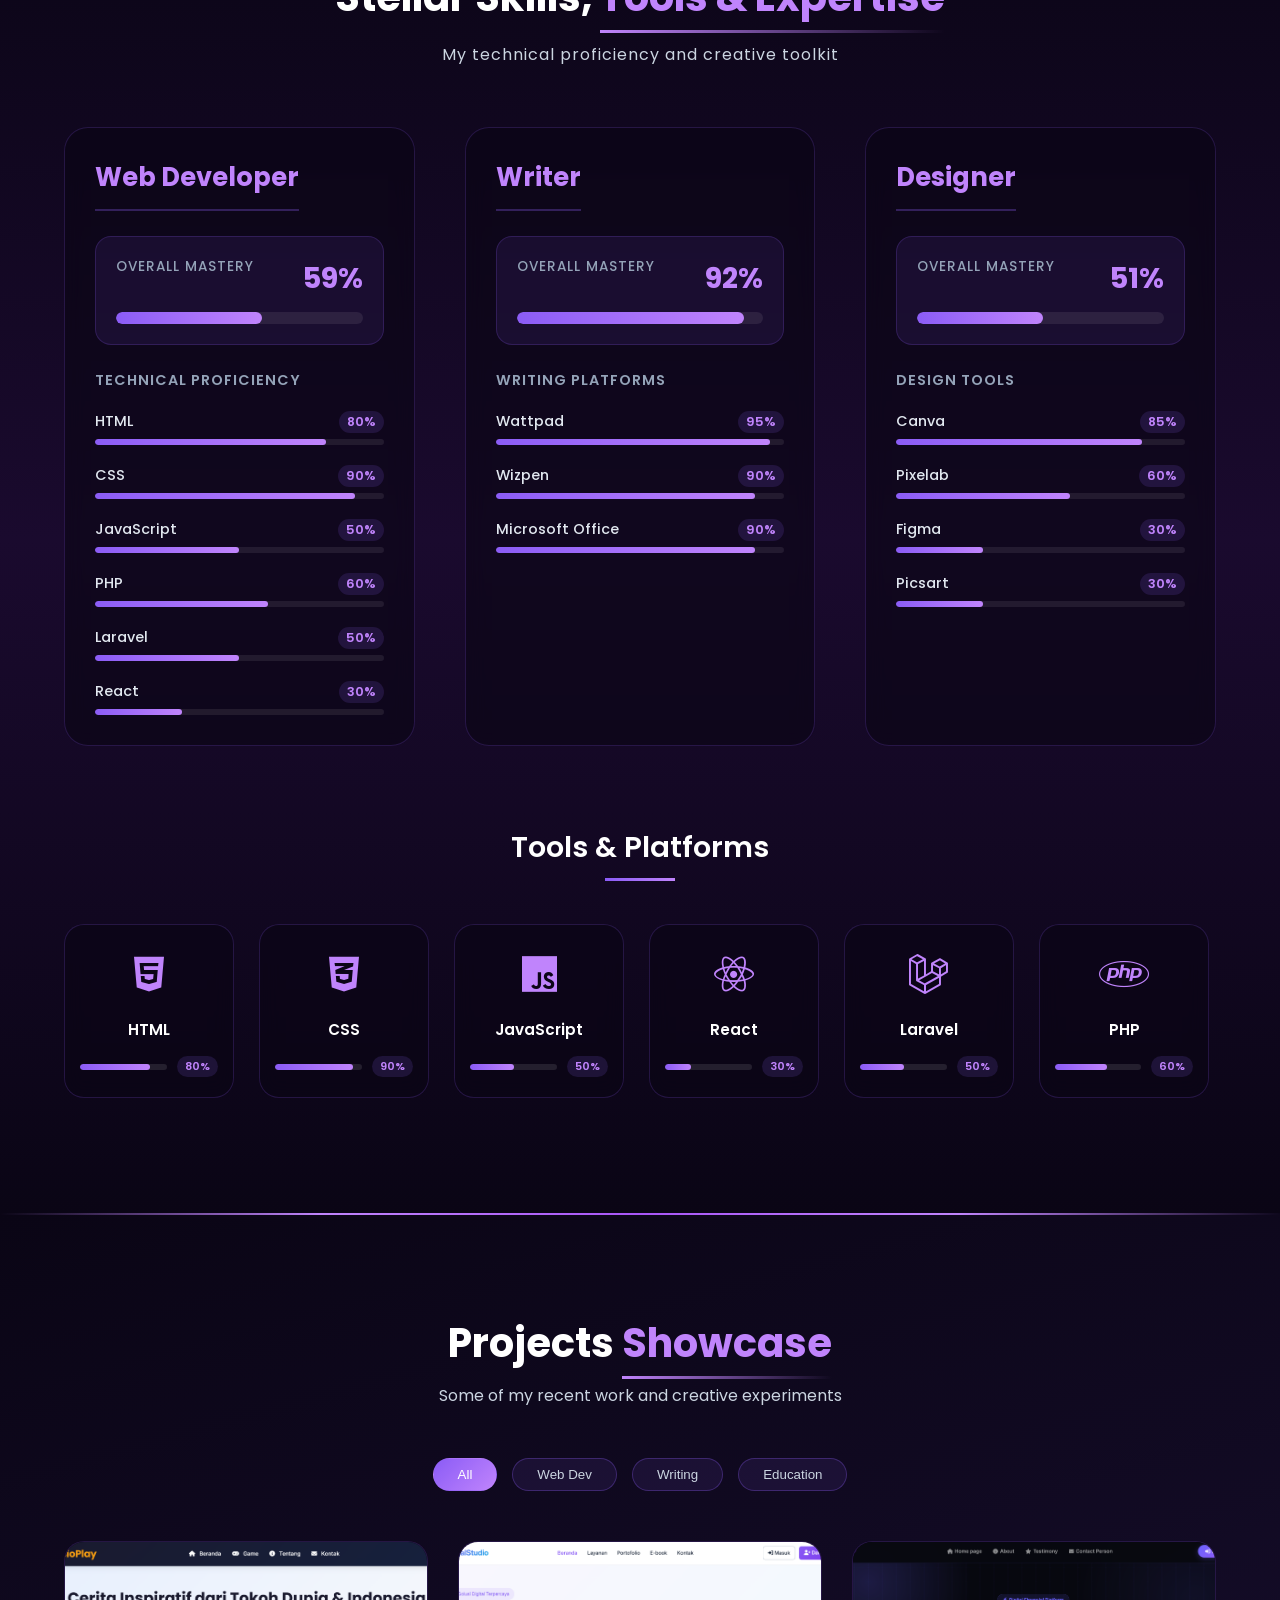
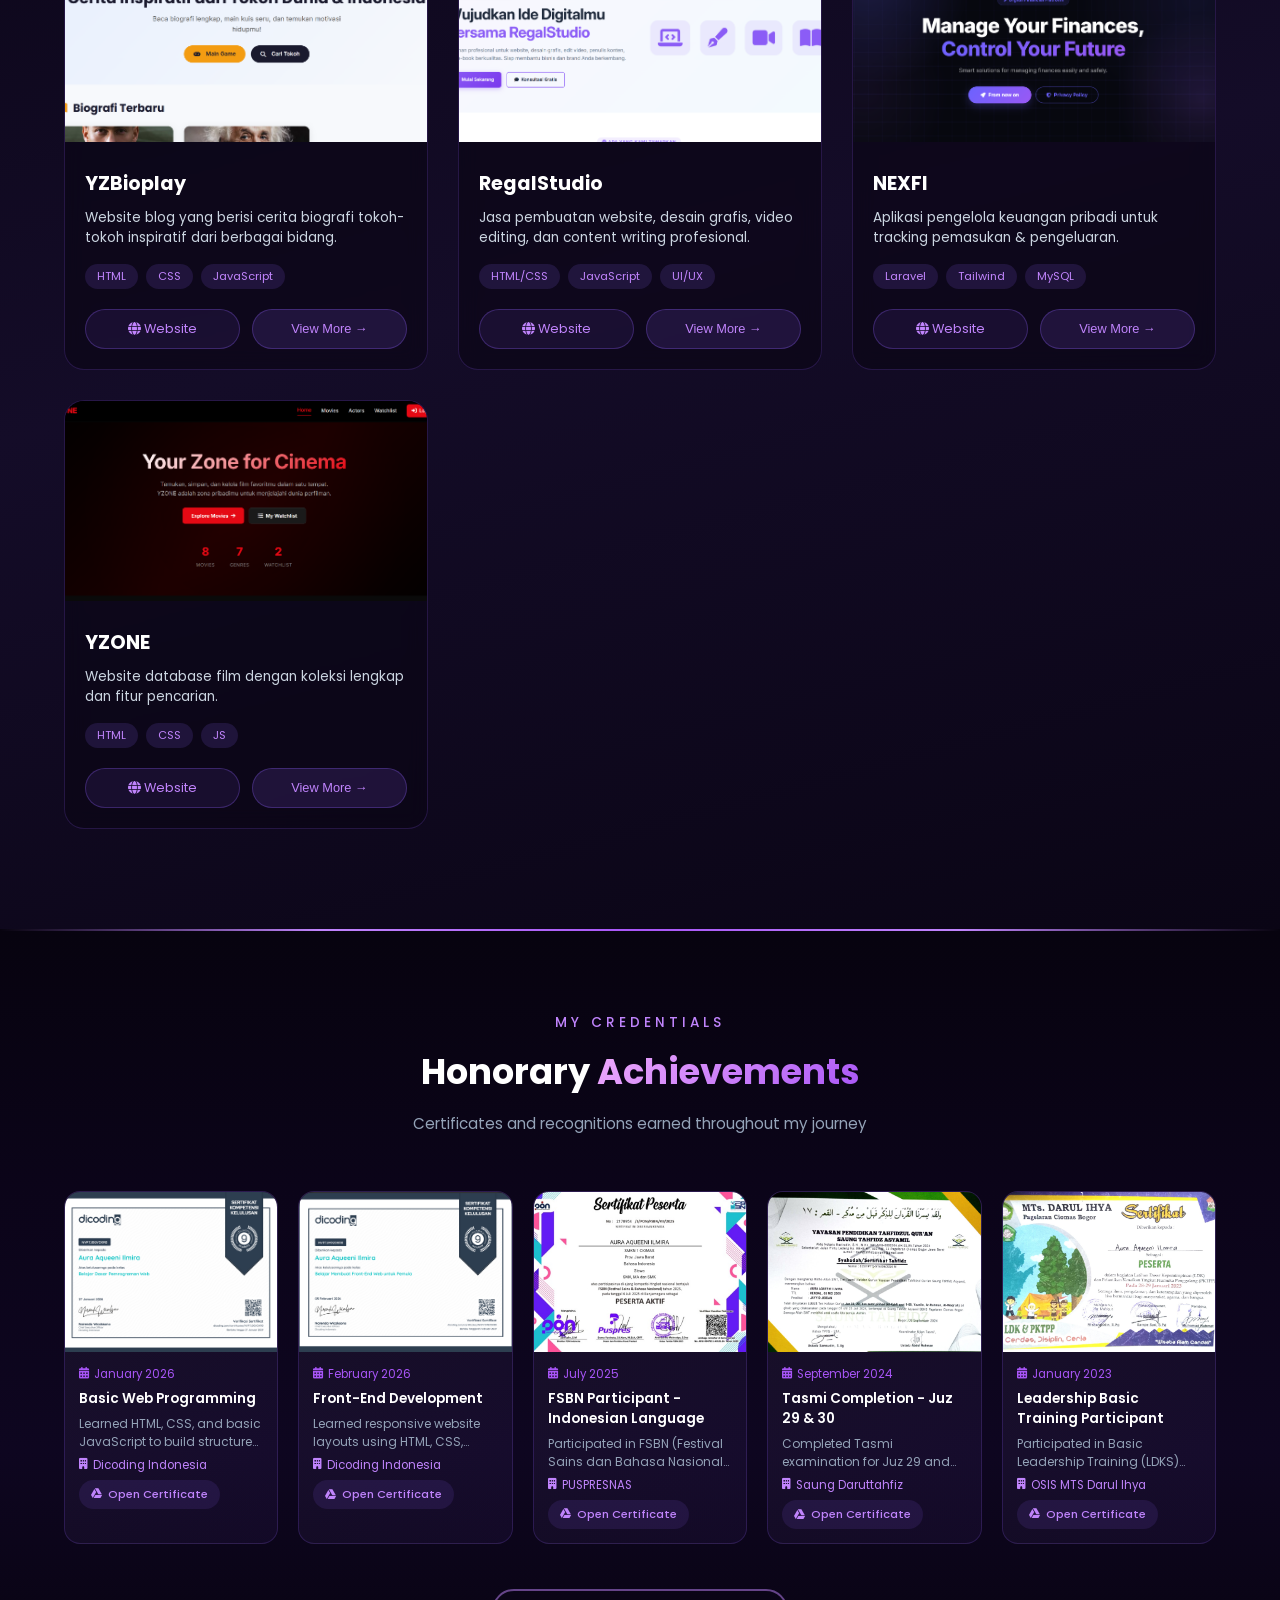
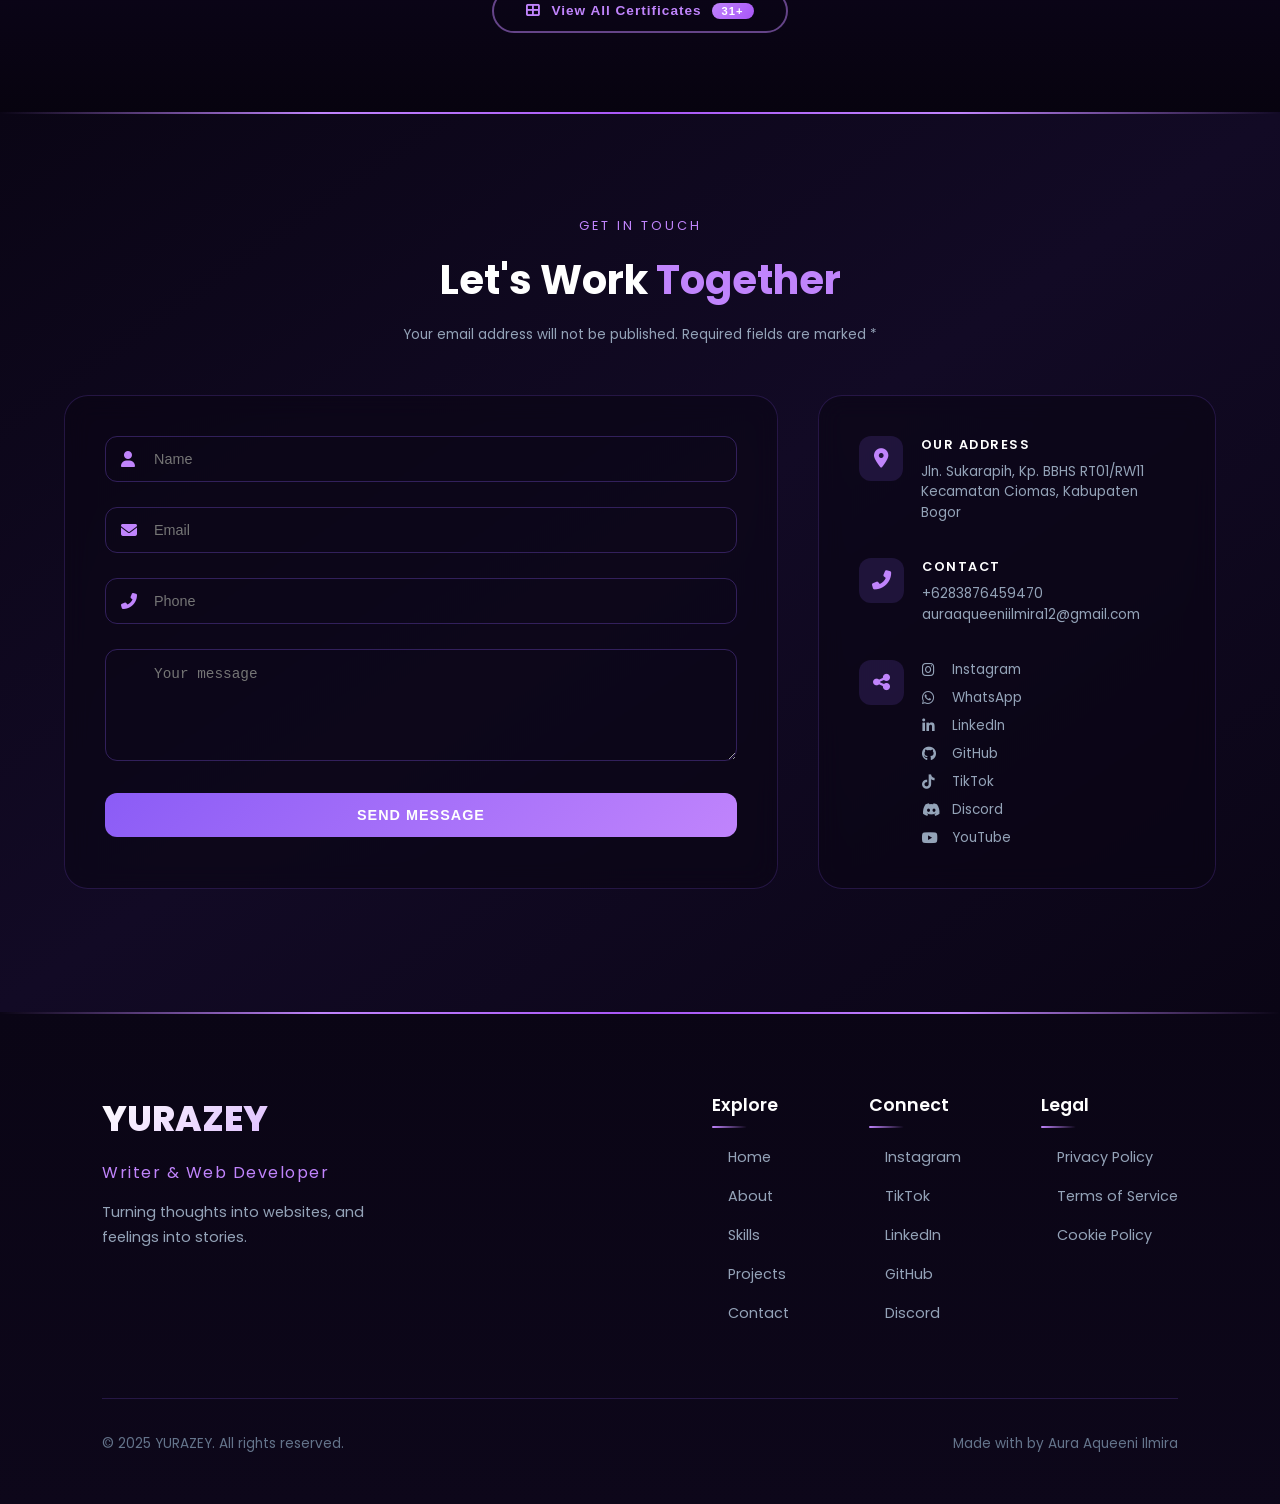
==== commit 6769ed81: "update portfolio" ====
--- a/index.html
+++ b/index.html
@@ -68,8 +68,14 @@
         <div class="hero-container">
             <div class="hero-left">
                 <h2 class="hero-title">Hello, I Am <span>Aura Aqueeni Ilmira</span></h2>
-                <div class="hero-role"><span class="role-text">Web Developer & Writer</span></div>
-                <p class="hero-desc">A junior web developer and writer who is excited to grow, both in building functional websites and in crafting meaningful stories.</p>
+<div class="hero-role">
+    <span class="role-text">
+        <i class="fas fa-code"></i> Web Developer &nbsp;|&nbsp;
+        <i class="fas fa-pen-fancy"></i> Writer &nbsp;|&nbsp;
+        <i class="fas fa-palette"></i> Designer
+    </span>
+</div>                
+<p class="hero-desc">A junior web developer, writer, and designer who is excited to grow, both in building functional websites, crafting meaningful stories, and creating engaging visual experiences.</p>
                 <div class="hero-buttons">
                     <a href="#about" class="btn-outline">About Me</a>
                     <div class="hero-social">
@@ -136,74 +142,113 @@
     </div>
 
     <!-- ================= SKILLS SECTION ================= -->
-    <section class="skills scroll-section" id="skills">
-        <div class="skills-container">
-            <div class="skills-header">
-                <h2 class="skills-title">Stellar Skills, <span class="skills-highlight">Tools & Expertise</span></h2>
-                <p class="skills-subtitle">My technical proficiency and creative toolkit</p>
-            </div>
-            <div class="skills-categories">
-                <div class="skill-category">
-                    <h3 class="category-title">Web Developer</h3>
-                    <div class="overall-skill">
-                        <div class="overall-info">
-                            <span class="overall-label">Overall Mastery</span>
-                            <span class="overall-percent">83%</span>
-                        </div>
-                        <div class="overall-progress-bar">
-                            <div class="overall-progress-fill" style="width:83%"></div>
-                        </div>
-                    </div>
-                    <div class="skill-details">
-                        <h4 class="details-title">Technical Proficiency</h4>
-                        <div class="skill-bars">
-                            <div class="skill-item"><div class="skill-info"><span class="skill-name">HTML</span><span class="skill-percent">80%</span></div><div class="progress-bar"><div class="progress-fill" style="width:90%"></div></div></div>
-                            <div class="skill-item"><div class="skill-info"><span class="skill-name">CSS</span><span class="skill-percent">90%</span></div><div class="progress-bar"><div class="progress-fill" style="width:85%"></div></div></div>
-                            <div class="skill-item"><div class="skill-info"><span class="skill-name">JavaScript</span><span class="skill-percent">50%</span></div><div class="progress-bar"><div class="progress-fill" style="width:80%"></div></div></div>
-                            <div class="skill-item"><div class="skill-info"><span class="skill-name">PHP</span><span class="skill-percent">60%</span></div><div class="progress-bar"><div class="progress-fill" style="width:80%"></div></div></div>
-                            <div class="skill-item"><div class="skill-info"><span class="skill-name">Laravel</span><span class="skill-percent">50%</span></div><div class="progress-bar"><div class="progress-fill" style="width:75%"></div></div></div>
-                            <div class="skill-item"><div class="skill-info"><span class="skill-name">Tailwind</span><span class="skill-percent">20%</span></div><div class="progress-bar"><div class="progress-fill" style="width:85%"></div></div></div>
-                        </div>
-                    </div>
-                </div>
-                <div class="skill-category">
-                    <h3 class="category-title">Writer</h3>
-                    <div class="overall-skill">
-                        <div class="overall-info">
-                            <span class="overall-label">Overall Mastery</span>
-                            <span class="overall-percent">91%</span>
-                        </div>
-                        <div class="overall-progress-bar">
-                            <div class="overall-progress-fill" style="width:91%"></div>
-                        </div>
-                    </div>
-                    <div class="skill-details">
-                        <h4 class="details-title">Writing Platforms</h4>
-                        <div class="skill-bars">
-                            <div class="skill-item"><div class="skill-info"><span class="skill-name">Wattpad</span><span class="skill-percent">95%</span></div><div class="progress-bar"><div class="progress-fill" style="width:95%"></div></div></div>
-                            <div class="skill-item"><div class="skill-info"><span class="skill-name">Wizpen</span><span class="skill-percent">90%</span></div><div class="progress-bar"><div class="progress-fill" style="width:88%"></div></div></div>
-                            <div class="skill-item"><div class="skill-info"><span class="skill-name">Microsoft Word</span><span class="skill-percent">90%</span></div><div class="progress-bar"><div class="progress-fill" style="width:90%"></div></div></div>
-                        </div>
-                    </div>
-                </div>
-            </div>
-            <div class="tools-section">
-                <h3 class="tools-title">Tools & Platforms</h3>
-                <div class="tools-grid">
-                    <div class="tool-card"><div class="tool-icon"><i class="fab fa-html5"></i></div><h4 class="tool-name">HTML</h4><div class="tool-percent"><div class="tool-progress-bar"><div class="tool-progress-fill" style="width:80%"></div></div><span>80%</span></div></div>
-                    <div class="tool-card"><div class="tool-icon"><i class="fab fa-css3-alt"></i></div><h4 class="tool-name">CSS</h4><div class="tool-percent"><div class="tool-progress-bar"><div class="tool-progress-fill" style="width:90%"></div></div><span>90%</span></div></div>
-                    <div class="tool-card"><div class="tool-icon"><i class="fab fa-js"></i></div><h4 class="tool-name">JavaScript</h4><div class="tool-percent"><div class="tool-progress-bar"><div class="tool-progress-fill" style="width:50%"></div></div><span>50%</span></div></div>
-                    <div class="tool-card"><div class="tool-icon"><i class="fab fa-laravel"></i></div><h4 class="tool-name">Laravel</h4><div class="tool-percent"><div class="tool-progress-bar"><div class="tool-progress-fill" style="width:50%"></div></div><span>50%</span></div></div>
-                    <div class="tool-card"><div class="tool-icon"><i class="fab fa-tailwind"></i></div><h4 class="tool-name">Tailwind</h4><div class="tool-percent"><div class="tool-progress-bar"><div class="tool-progress-fill" style="width:20%"></div></div><span>20%</span></div></div>
-                    <div class="tool-card"><div class="tool-icon"><i class="fab fa-php"></i></div><h4 class="tool-name">PHP</h4><div class="tool-percent"><div class="tool-progress-bar"><div class="tool-progress-fill" style="width:60%"></div></div><span>60%</span></div></div>
-                    <div class="tool-card"><div class="tool-icon"><i class="fas fa-database"></i></div><h4 class="tool-name">SQL</h4><div class="tool-percent"><div class="tool-progress-bar"><div class="tool-progress-fill" style="width:50%"></div></div><span>50%</span></div></div>
-                    <div class="tool-card"><div class="tool-icon"><i class="fas fa-book"></i></div><h4 class="tool-name">Wattpad</h4><div class="tool-percent"><div class="tool-progress-bar"><div class="tool-progress-fill" style="width:95%"></div></div><span>95%</span></div></div>
-                    <div class="tool-card"><div class="tool-icon"><i class="fas fa-pen-fancy"></i></div><h4 class="tool-name">Wizpen</h4><div class="tool-percent"><div class="tool-progress-bar"><div class="tool-progress-fill" style="width:90%"></div></div><span>90%</span></div></div>
-                    <div class="tool-card"><div class="tool-icon"><i class="fab fa-microsoft"></i></div><h4 class="tool-name">MS Word</h4><div class="tool-percent"><div class="tool-progress-bar"><div class="tool-progress-fill" style="width:90%"></div></div><span>90%</span></div></div>
-                </div>
-            </div>
-        </div>
-    </section>
+<!-- Skills Section -->
+<section class="skills scroll-section" id="skills">
+    <div class="skills-container">
+        <div class="skills-header">
+            <h2 class="skills-title">Stellar Skills, <span class="skills-highlight">Tools & Expertise</span></h2>
+            <p class="skills-subtitle">My technical proficiency and creative toolkit</p>
+        </div>
+
+        <div class="skills-categories">
+            <!-- ===== WEB DEVELOPER ===== -->
+            <div class="skill-category">
+                <h3 class="category-title">Web Developer</h3>
+                <div class="overall-skill">
+                    <div class="overall-info">
+                        <span class="overall-label">Overall Mastery</span>
+                        <span class="overall-percent">83%</span>
+                    </div>
+                    <div class="overall-progress-bar">
+                        <div class="overall-progress-fill" style="width:83%"></div>
+                    </div>
+                </div>
+                <div class="skill-details">
+                    <h4 class="details-title">Technical Proficiency</h4>
+                    <div class="skill-bars">
+                        <div class="skill-item"><div class="skill-info"><span class="skill-name">HTML</span><span class="skill-percent">80%</span></div><div class="progress-bar"><div class="progress-fill" style="width:80%"></div></div></div>
+                        <div class="skill-item"><div class="skill-info"><span class="skill-name">CSS</span><span class="skill-percent">90%</span></div><div class="progress-bar"><div class="progress-fill" style="width:90%"></div></div></div>
+                        <div class="skill-item"><div class="skill-info"><span class="skill-name">JavaScript</span><span class="skill-percent">50%</span></div><div class="progress-bar"><div class="progress-fill" style="width:50%"></div></div></div>
+                        <div class="skill-item"><div class="skill-info"><span class="skill-name">PHP</span><span class="skill-percent">60%</span></div><div class="progress-bar"><div class="progress-fill" style="width:60%"></div></div></div>
+                        <div class="skill-item"><div class="skill-info"><span class="skill-name">Laravel</span><span class="skill-percent">50%</span></div><div class="progress-bar"><div class="progress-fill" style="width:50%"></div></div></div>
+                        <div class="skill-item"><div class="skill-info"><span class="skill-name">React</span><span class="skill-percent">30%</span></div><div class="progress-bar"><div class="progress-fill" style="width:30%"></div></div></div>
+                    </div>
+                </div>
+            </div>
+
+            <!-- ===== WRITER ===== -->
+            <div class="skill-category">
+                <h3 class="category-title">Writer</h3>
+                <div class="overall-skill">
+                    <div class="overall-info">
+                        <span class="overall-label">Overall Mastery</span>
+                        <span class="overall-percent">91%</span>
+                    </div>
+                    <div class="overall-progress-bar">
+                        <div class="overall-progress-fill" style="width:91%"></div>
+                    </div>
+                </div>
+                <div class="skill-details">
+                    <h4 class="details-title">Writing Platforms</h4>
+                    <div class="skill-bars">
+                        <div class="skill-item"><div class="skill-info"><span class="skill-name">Wattpad</span><span class="skill-percent">95%</span></div><div class="progress-bar"><div class="progress-fill" style="width:95%"></div></div></div>
+                        <div class="skill-item"><div class="skill-info"><span class="skill-name">Wizpen</span><span class="skill-percent">90%</span></div><div class="progress-bar"><div class="progress-fill" style="width:90%"></div></div></div>
+                        <div class="skill-item"><div class="skill-info"><span class="skill-name">Microsoft Office</span><span class="skill-percent">90%</span></div><div class="progress-bar"><div class="progress-fill" style="width:90%"></div></div></div>
+                    </div>
+                </div>
+            </div>
+
+            <!-- ===== DESIGNER ===== -->
+            <div class="skill-category">
+                <h3 class="category-title">Designer</h3>
+                <div class="overall-skill">
+                    <div class="overall-info">
+                        <span class="overall-label">Overall Mastery</span>
+                        <span class="overall-percent">65%</span>
+                    </div>
+                    <div class="overall-progress-bar">
+                        <div class="overall-progress-fill" style="width:65%"></div>
+                    </div>
+                </div>
+                <div class="skill-details">
+                    <h4 class="details-title">Design Tools</h4>
+                    <div class="skill-bars">
+                        <div class="skill-item"><div class="skill-info"><span class="skill-name">Canva</span><span class="skill-percent">85%</span></div><div class="progress-bar"><div class="progress-fill" style="width:85%"></div></div></div>
+                        <div class="skill-item"><div class="skill-info"><span class="skill-name">Pixelab</span><span class="skill-percent">60%</span></div><div class="progress-bar"><div class="progress-fill" style="width:60%"></div></div></div>
+                        <div class="skill-item"><div class="skill-info"><span class="skill-name">Figma</span><span class="skill-percent">30%</span></div><div class="progress-bar"><div class="progress-fill" style="width:30%"></div></div></div>
+                        <div class="skill-item"><div class="skill-info"><span class="skill-name">Picsart</span><span class="skill-percent">30%</span></div><div class="progress-bar"><div class="progress-fill" style="width:30%"></div></div></div>
+                    </div>
+                </div>
+            </div>
+        </div>
+
+        <!-- ===== TOOLS & PLATFORMS ===== -->
+        <div class="tools-section">
+            <h3 class="tools-title">Tools & Platforms</h3>
+            <div class="tools-grid">
+                <!-- Web Dev Tools -->
+                <div class="tool-card"><div class="tool-icon"><i class="fab fa-html5"></i></div><h4 class="tool-name">HTML</h4><div class="tool-percent"><div class="tool-progress-bar"><div class="tool-progress-fill" style="width:80%"></div></div><span>80%</span></div></div>
+                <div class="tool-card"><div class="tool-icon"><i class="fab fa-css3-alt"></i></div><h4 class="tool-name">CSS</h4><div class="tool-percent"><div class="tool-progress-bar"><div class="tool-progress-fill" style="width:90%"></div></div><span>90%</span></div></div>
+                <div class="tool-card"><div class="tool-icon"><i class="fab fa-js"></i></div><h4 class="tool-name">JavaScript</h4><div class="tool-percent"><div class="tool-progress-bar"><div class="tool-progress-fill" style="width:50%"></div></div><span>50%</span></div></div>
+                <div class="tool-card"><div class="tool-icon"><i class="fab fa-react"></i></div><h4 class="tool-name">React</h4><div class="tool-percent"><div class="tool-progress-bar"><div class="tool-progress-fill" style="width:30%"></div></div><span>30%</span></div></div>
+                <div class="tool-card"><div class="tool-icon"><i class="fab fa-laravel"></i></div><h4 class="tool-name">Laravel</h4><div class="tool-percent"><div class="tool-progress-bar"><div class="tool-progress-fill" style="width:50%"></div></div><span>50%</span></div></div>
+                <div class="tool-card"><div class="tool-icon"><i class="fab fa-php"></i></div><h4 class="tool-name">PHP</h4><div class="tool-percent"><div class="tool-progress-bar"><div class="tool-progress-fill" style="width:60%"></div></div><span>60%</span></div></div>
+                <div class="tool-card"><div class="tool-icon"><i class="fas fa-database"></i></div><h4 class="tool-name">SQL</h4><div class="tool-percent"><div class="tool-progress-bar"><div class="tool-progress-fill" style="width:50%"></div></div><span>50%</span></div></div>
+                
+                <!-- Writer Tools -->
+                <div class="tool-card"><div class="tool-icon"><i class="fas fa-book"></i></div><h4 class="tool-name">Wattpad</h4><div class="tool-percent"><div class="tool-progress-bar"><div class="tool-progress-fill" style="width:95%"></div></div><span>95%</span></div></div>
+                <div class="tool-card"><div class="tool-icon"><i class="fas fa-pen-fancy"></i></div><h4 class="tool-name">Wizpen</h4><div class="tool-percent"><div class="tool-progress-bar"><div class="tool-progress-fill" style="width:90%"></div></div><span>90%</span></div></div>
+                <div class="tool-card"><div class="tool-icon"><i class="fab fa-microsoft"></i></div><h4 class="tool-name">MS Office</h4><div class="tool-percent"><div class="tool-progress-bar"><div class="tool-progress-fill" style="width:90%"></div></div><span>90%</span></div></div>
+                
+                <!-- Design Tools -->
+                <div class="tool-card"><div class="tool-icon"><i class="fab fa-figma"></i></div><h4 class="tool-name">Figma</h4><div class="tool-percent"><div class="tool-progress-bar"><div class="tool-progress-fill" style="width:30%"></div></div><span>30%</span></div></div>
+                <div class="tool-card"><div class="tool-icon"><i class="fas fa-paintbrush"></i></div><h4 class="tool-name">Pixelab</h4><div class="tool-percent"><div class="tool-progress-bar"><div class="tool-progress-fill" style="width:60%"></div></div><span>60%</span></div></div>
+                <div class="tool-card"><div class="tool-icon"><i class="fas fa-palette"></i></div><h4 class="tool-name">Picsart</h4><div class="tool-percent"><div class="tool-progress-bar"><div class="tool-progress-fill" style="width:30%"></div></div><span>30%</span></div></div>
+                <div class="tool-card"><div class="tool-icon"><i class="fas fa-pen-fancy"></i></div><h4 class="tool-name">Canva</h4><div class="tool-percent"><div class="tool-progress-bar"><div class="tool-progress-fill" style="width:85%"></div></div><span>85%</span></div></div>
+            </div>
+        </div>
+    </div>
+</section>
 
     <!-- ================= PROJECTS SECTION ================= -->
     <section class="projects scroll-section" id="projects">
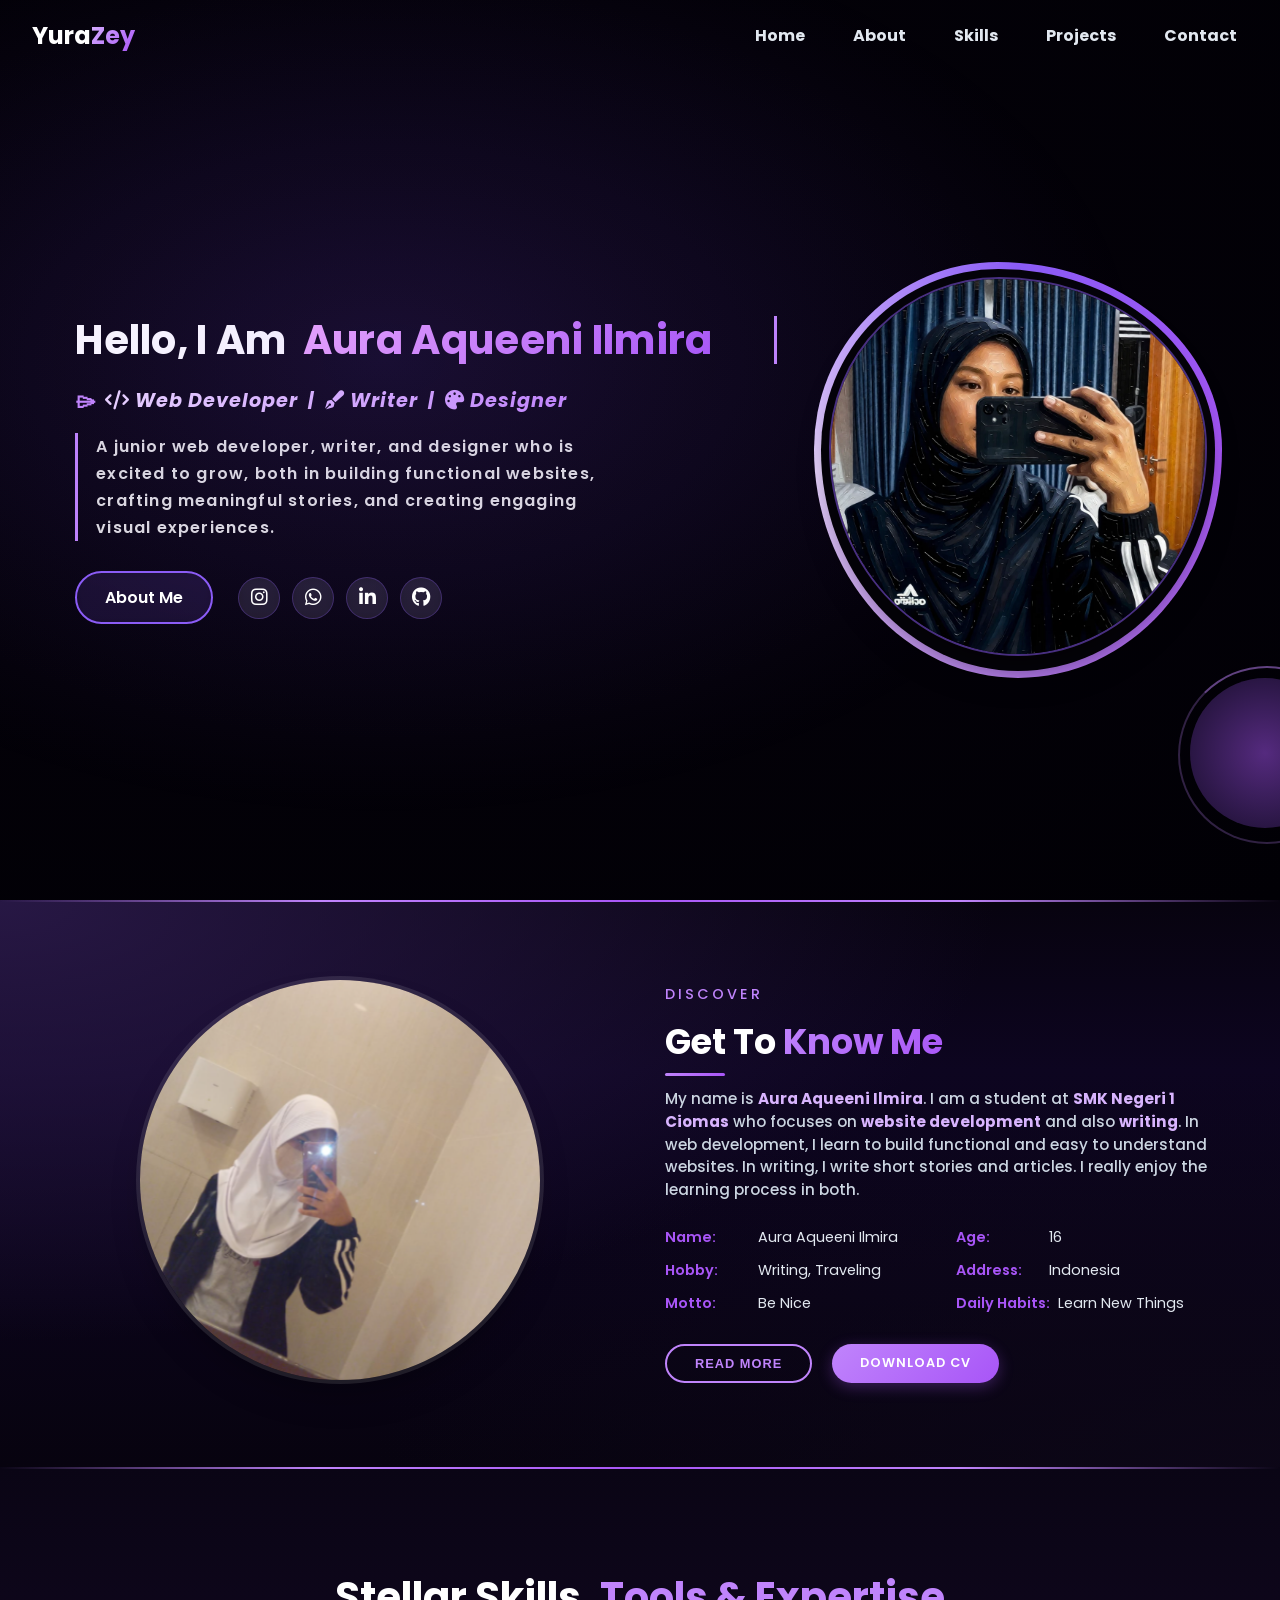
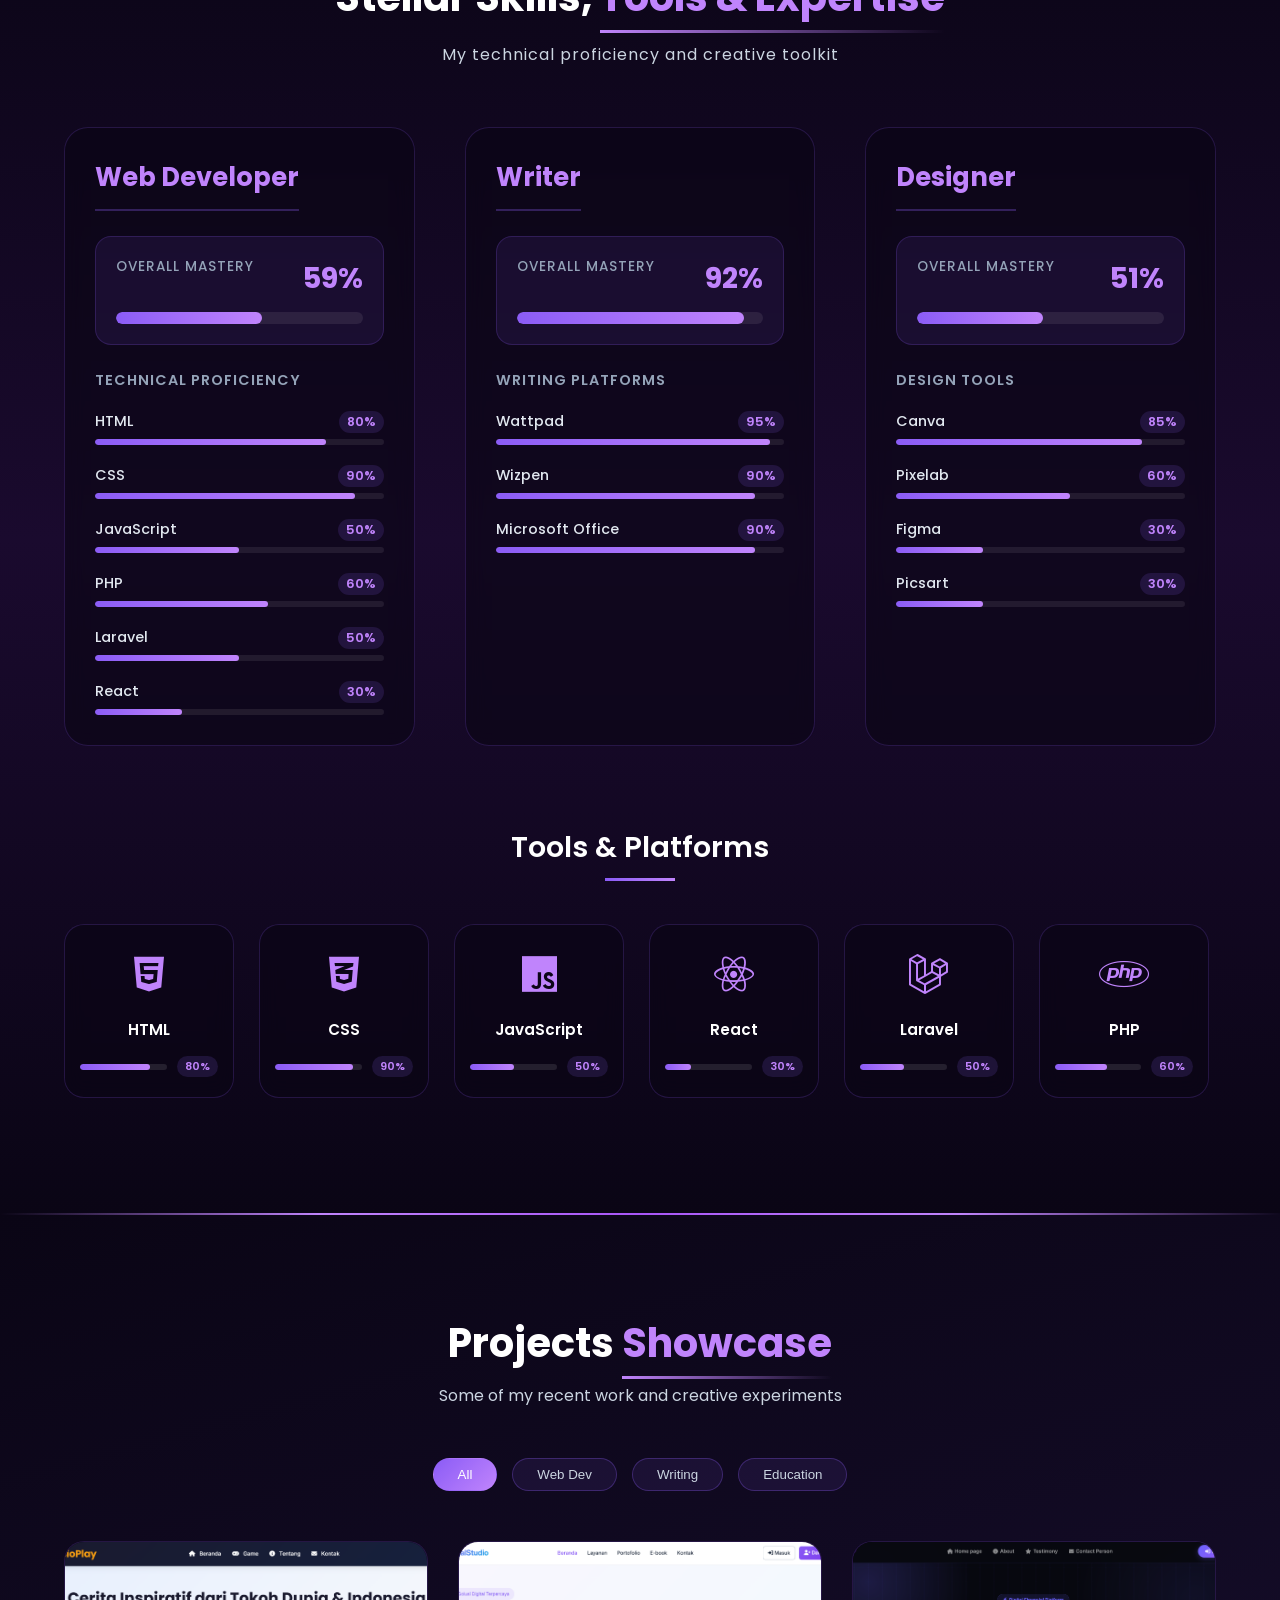
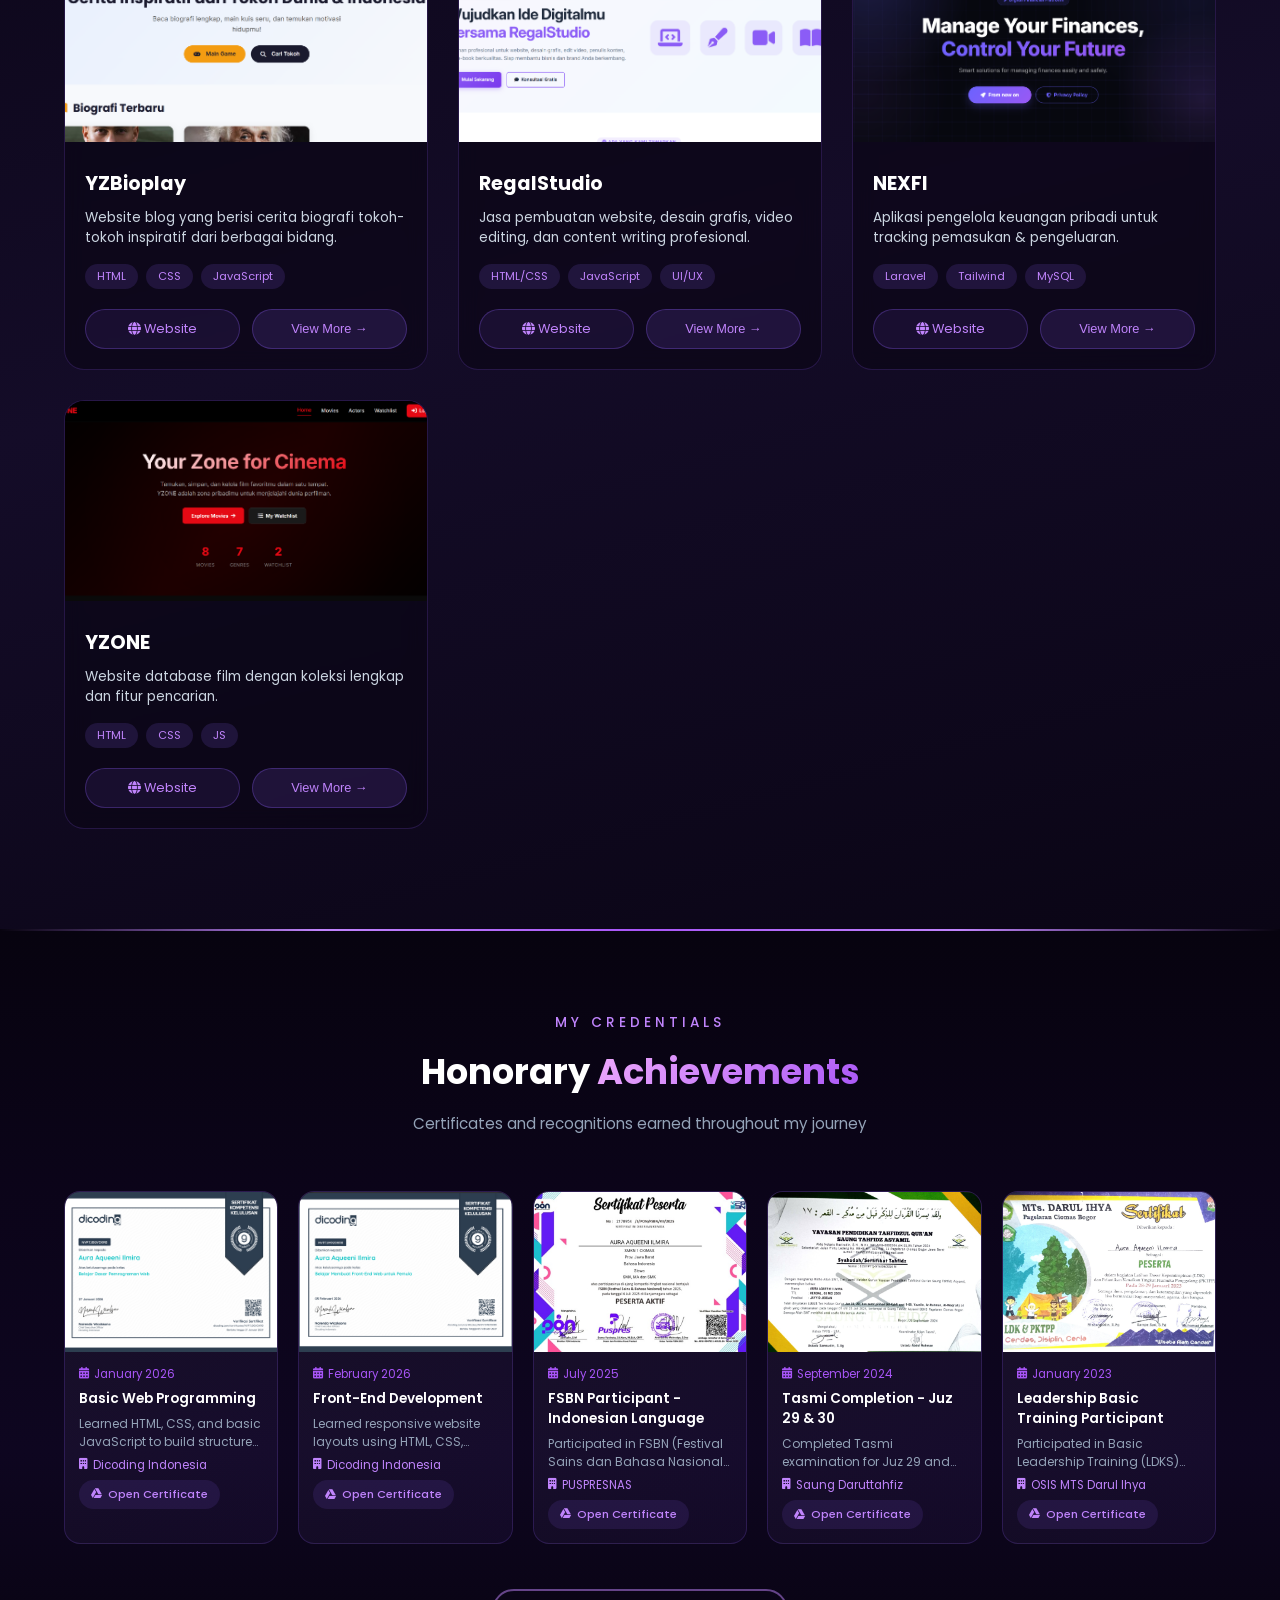
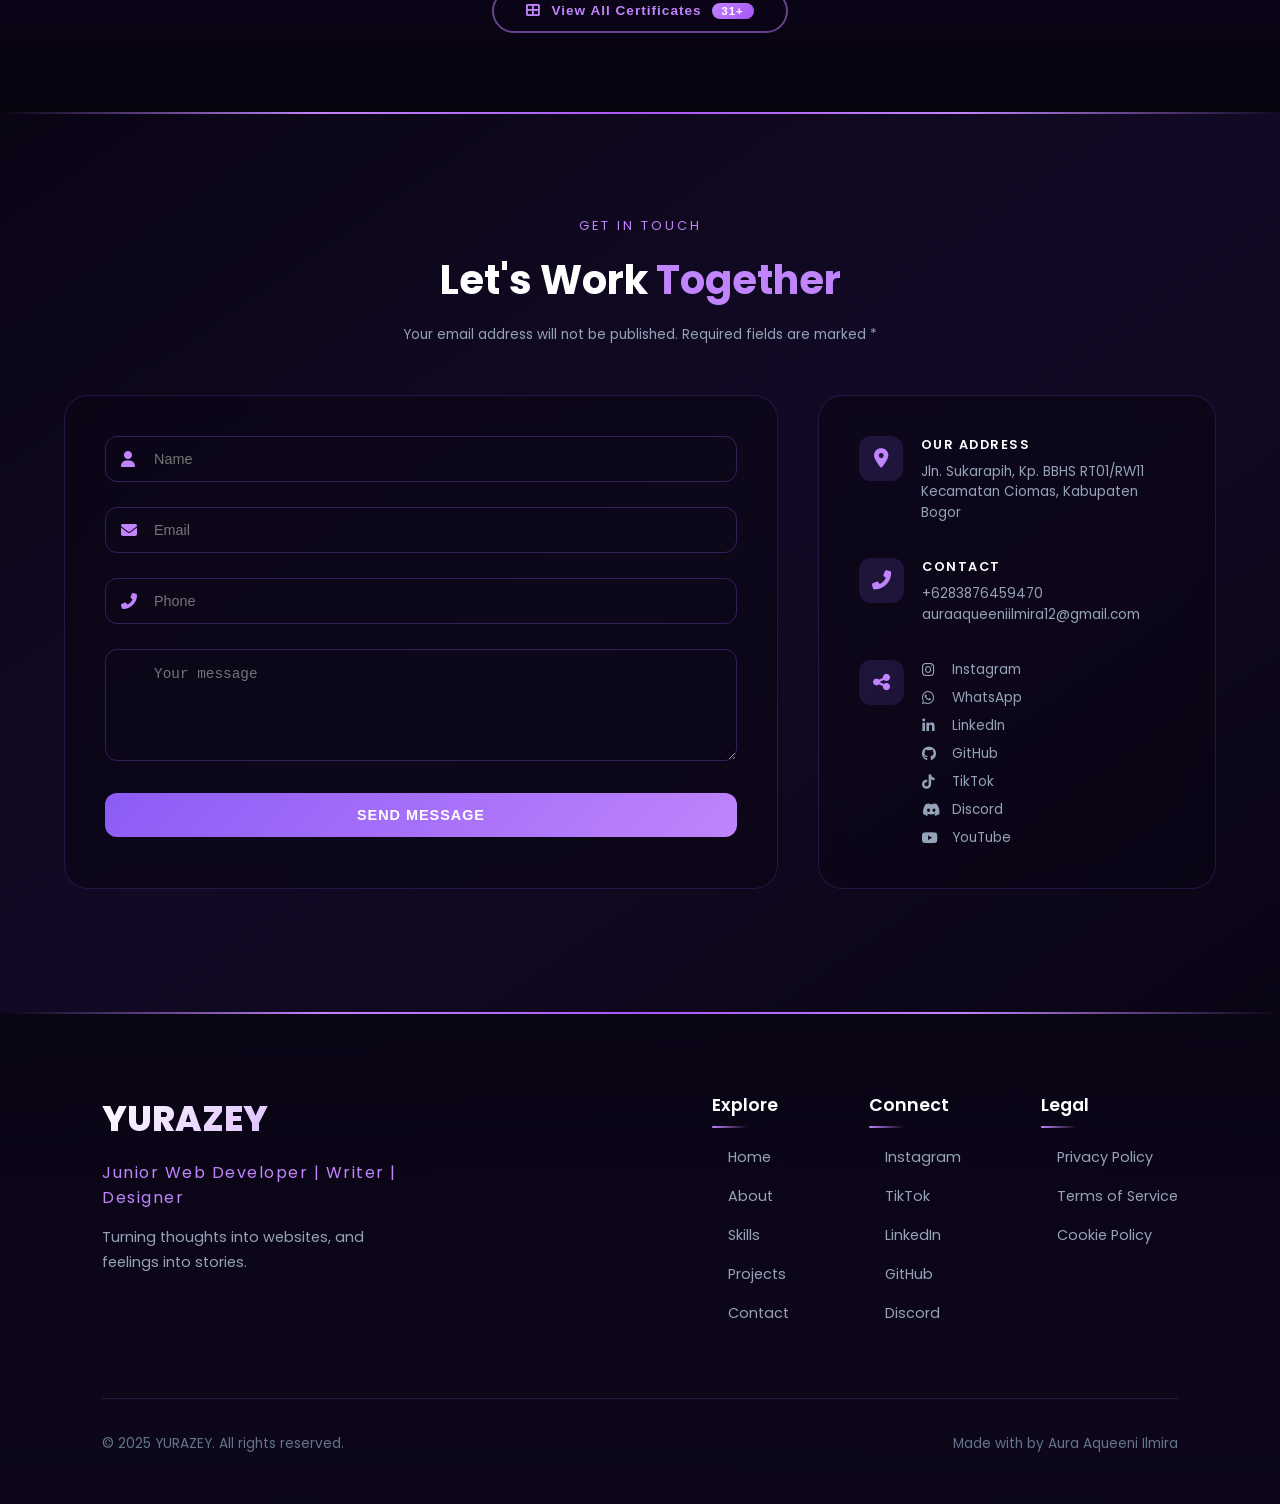
==== commit bb9c3952: "update portfolio" ====
--- a/index.html
+++ b/index.html
@@ -524,7 +524,7 @@
                                 <a href="https://wa.me/6283876459470" target="_blank"><i class="fab fa-whatsapp"></i> WhatsApp</a>
                                 <a href="https://www.linkedin.com/in/auraaqueeniilmira" target="_blank"><i class="fab fa-linkedin-in"></i> LinkedIn</a>
                                 <a href="https://github.com/auraaqueeniilmira12" target="_blank"><i class="fab fa-github"></i> GitHub</a>
-                                <a href="https://www.tiktok.com/@yyurazey" target="_blank"><i class="fab fa-tiktok"></i> TikTok</a>
+                                <a href="https://www.tiktok.com/@its.aqueeni" target="_blank"><i class="fab fa-tiktok"></i> TikTok</a>
                                 <a href="https://discord.com/users/yurazey8" target="_blank"><i class="fab fa-discord"></i> Discord</a>
                                 <a href="https://www.youtube.com/@auraaqueeniilmira05" target="_blank"><i class="fab fa-youtube"></i> YouTube</a>
                             </div>
@@ -542,7 +542,7 @@
             <div class="footer-content">
                 <div class="footer-brand">
                     <h2 class="footer-logo">YURAZEY</h2>
-                    <p class="footer-tagline">Writer & Web Developer</p>
+                    <p class="footer-tagline">Junior Web Developer | Writer | Designer</p>
                     <p class="footer-desc">Turning thoughts into websites, and feelings into stories.</p>
                 </div>
                 <div class="footer-links">
@@ -560,7 +560,7 @@
                         <h3>Connect</h3>
                         <ul>
                             <li><a href="https://www.instagram.com/yrzqueen_/" target="_blank">Instagram</a></li>
-                            <li><a href="https://www.tiktok.com/@yyurazey" target="_blank">TikTok</a></li>
+                            <li><a href="https://www.tiktok.com/@its.aqueeni" target="_blank">TikTok</a></li>
                             <li><a href="https://www.linkedin.com/in/auraaqueeniilmira" target="_blank">LinkedIn</a></li>
                             <li><a href="https://github.com/auraaqueeniilmira12" target="_blank">GitHub</a></li>
                             <li><a href="https://discord.com/users/yurazey8" target="_blank">Discord</a></li>
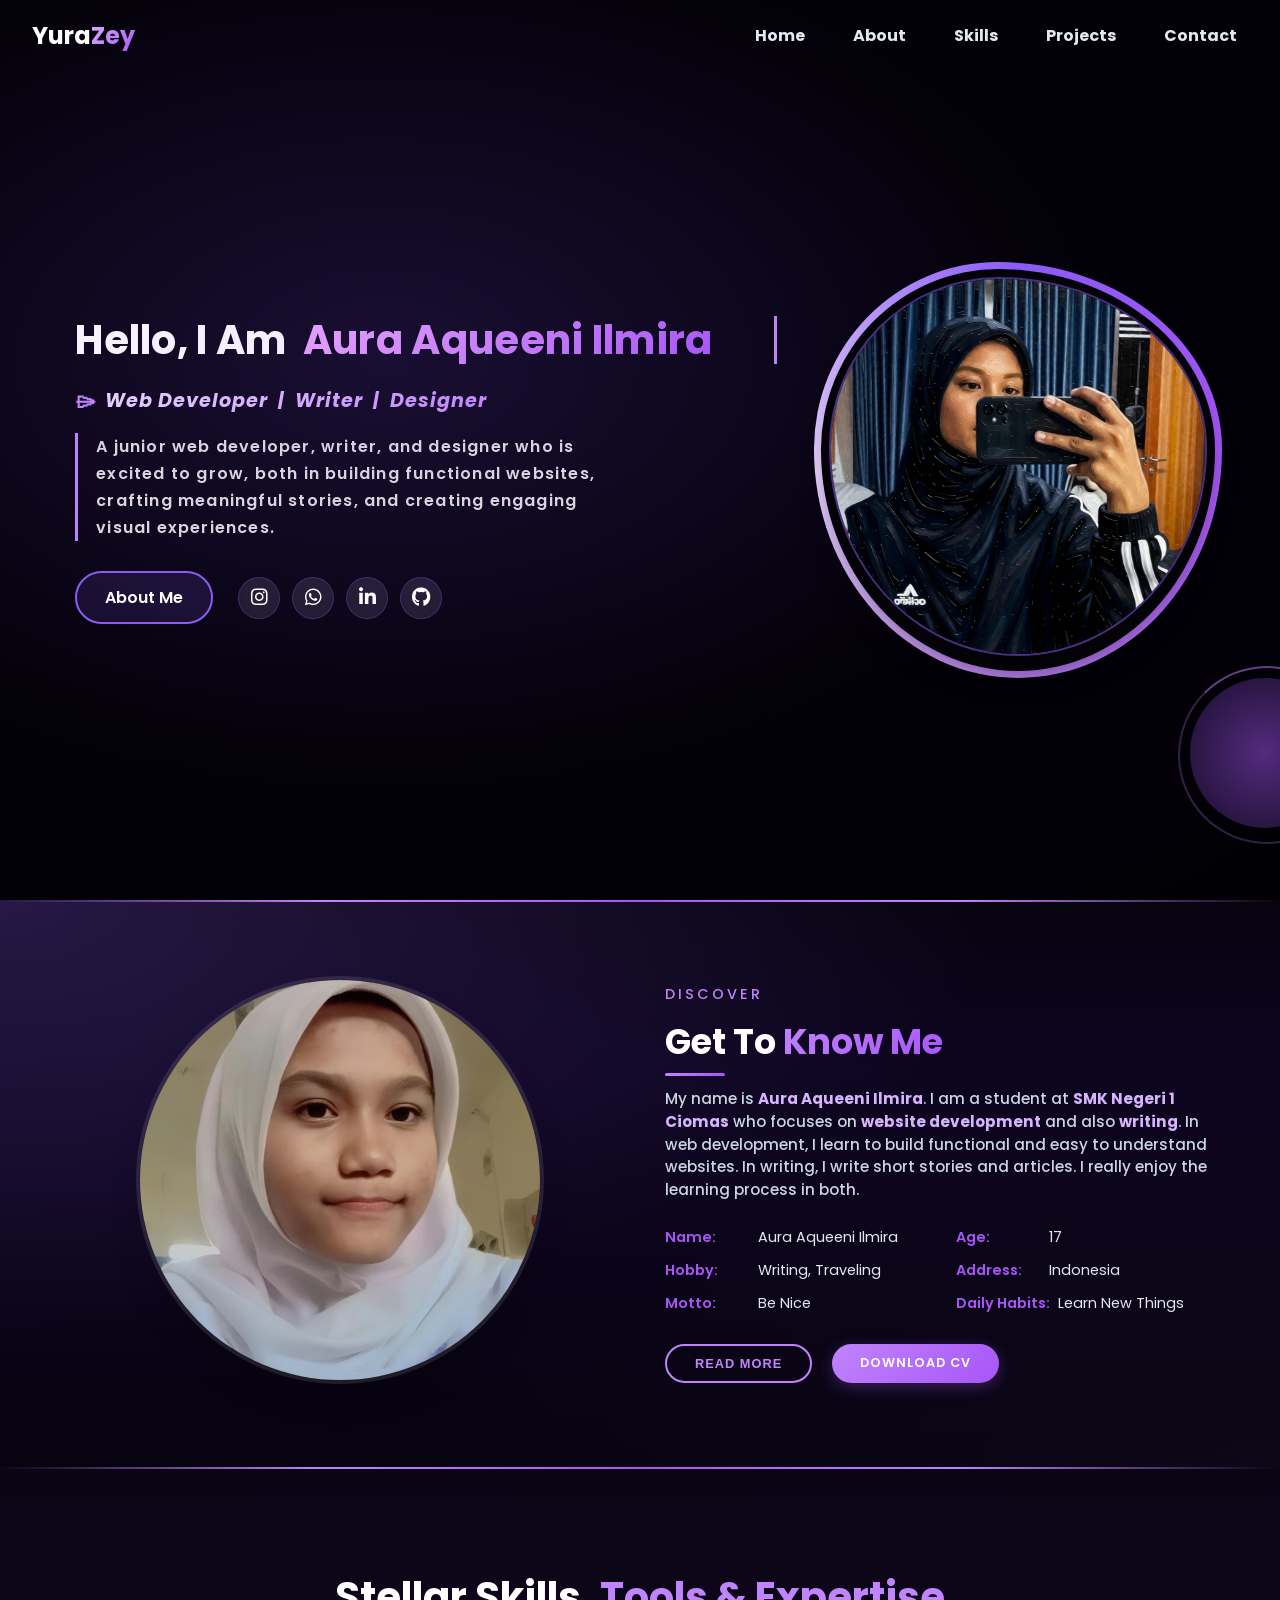
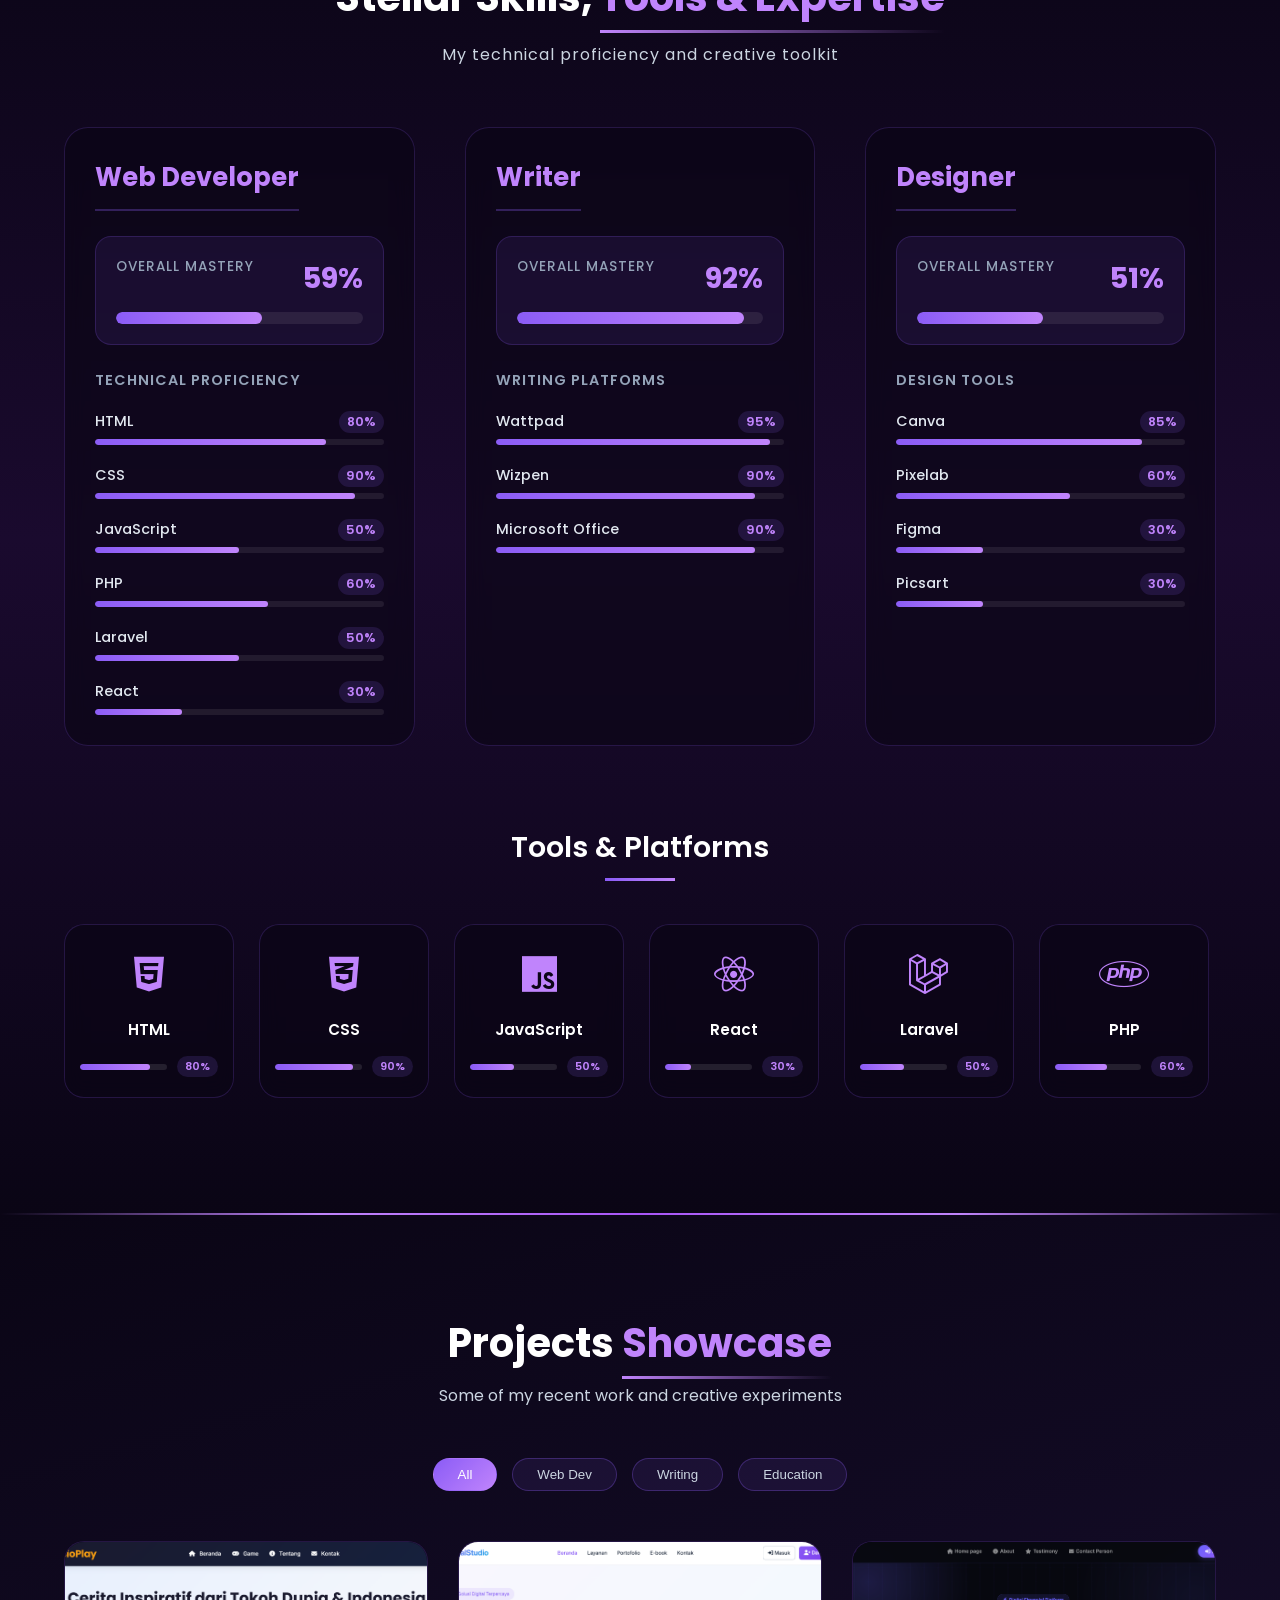
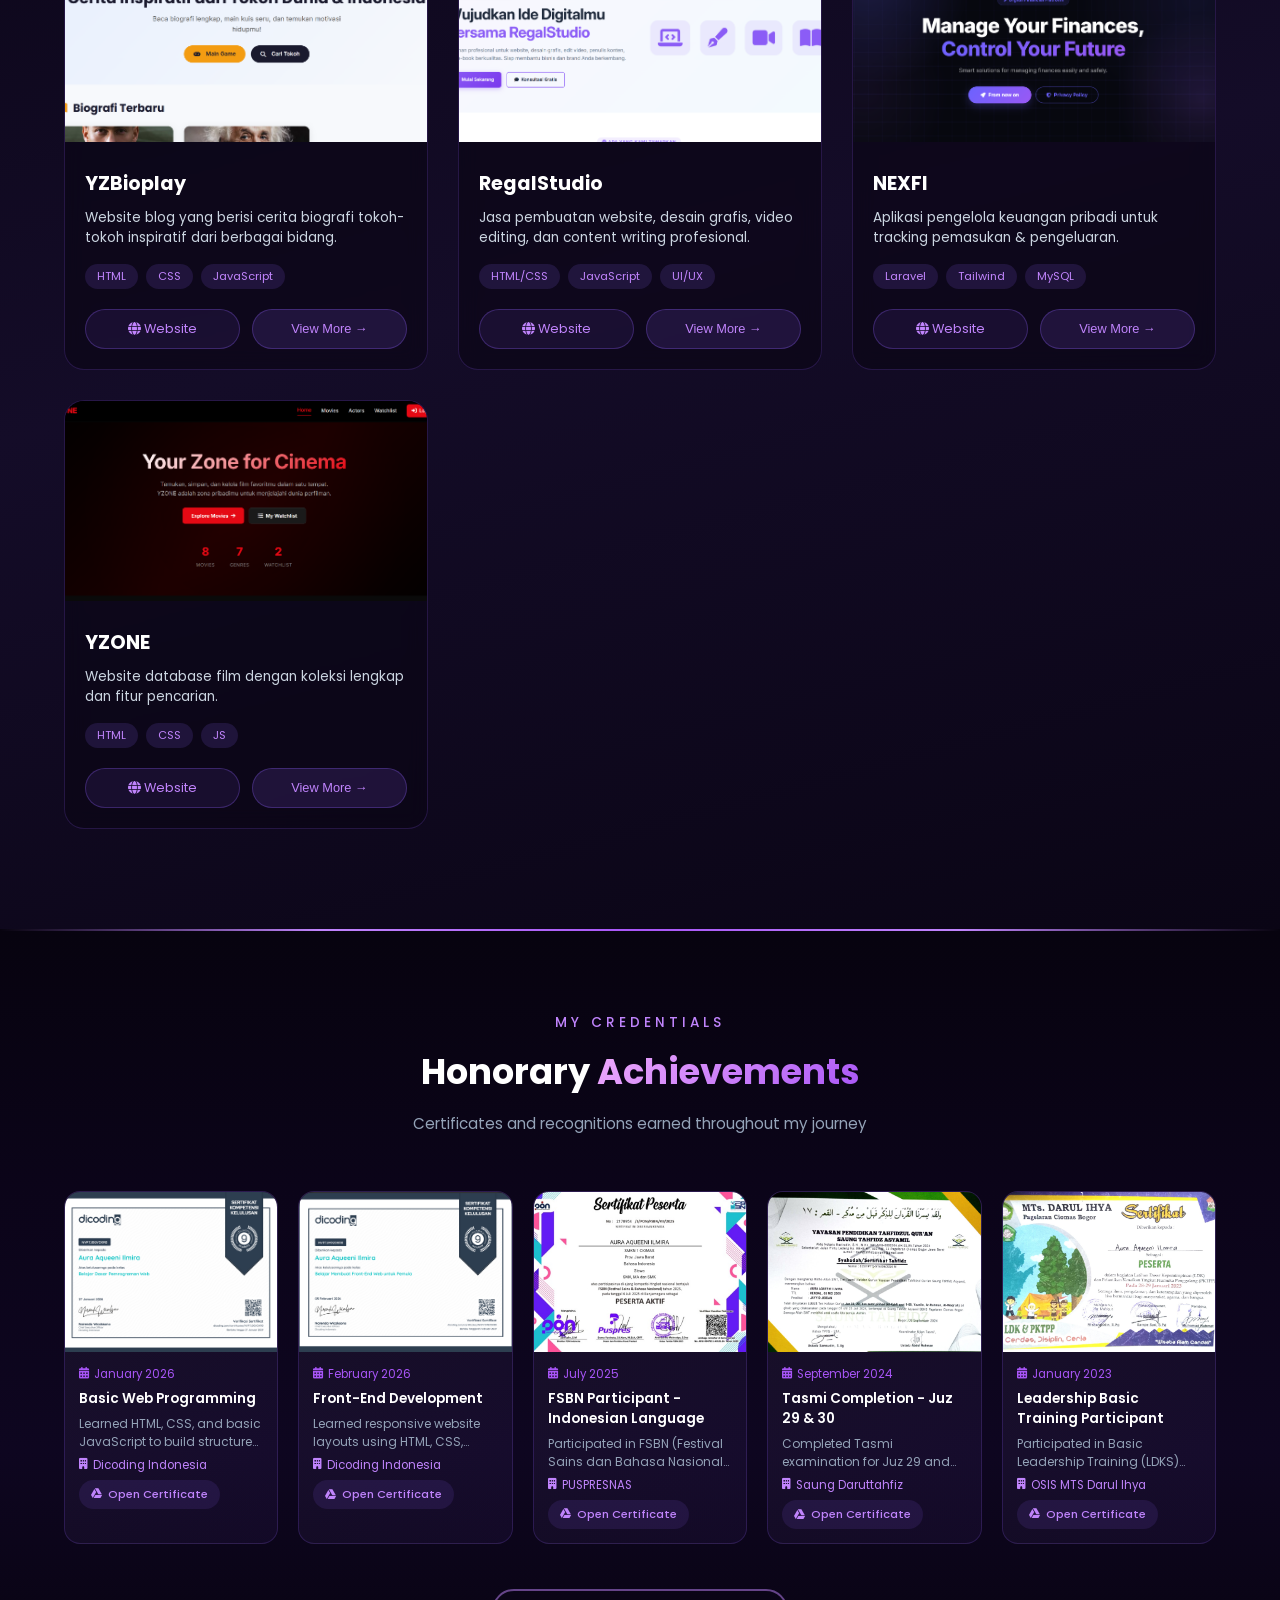
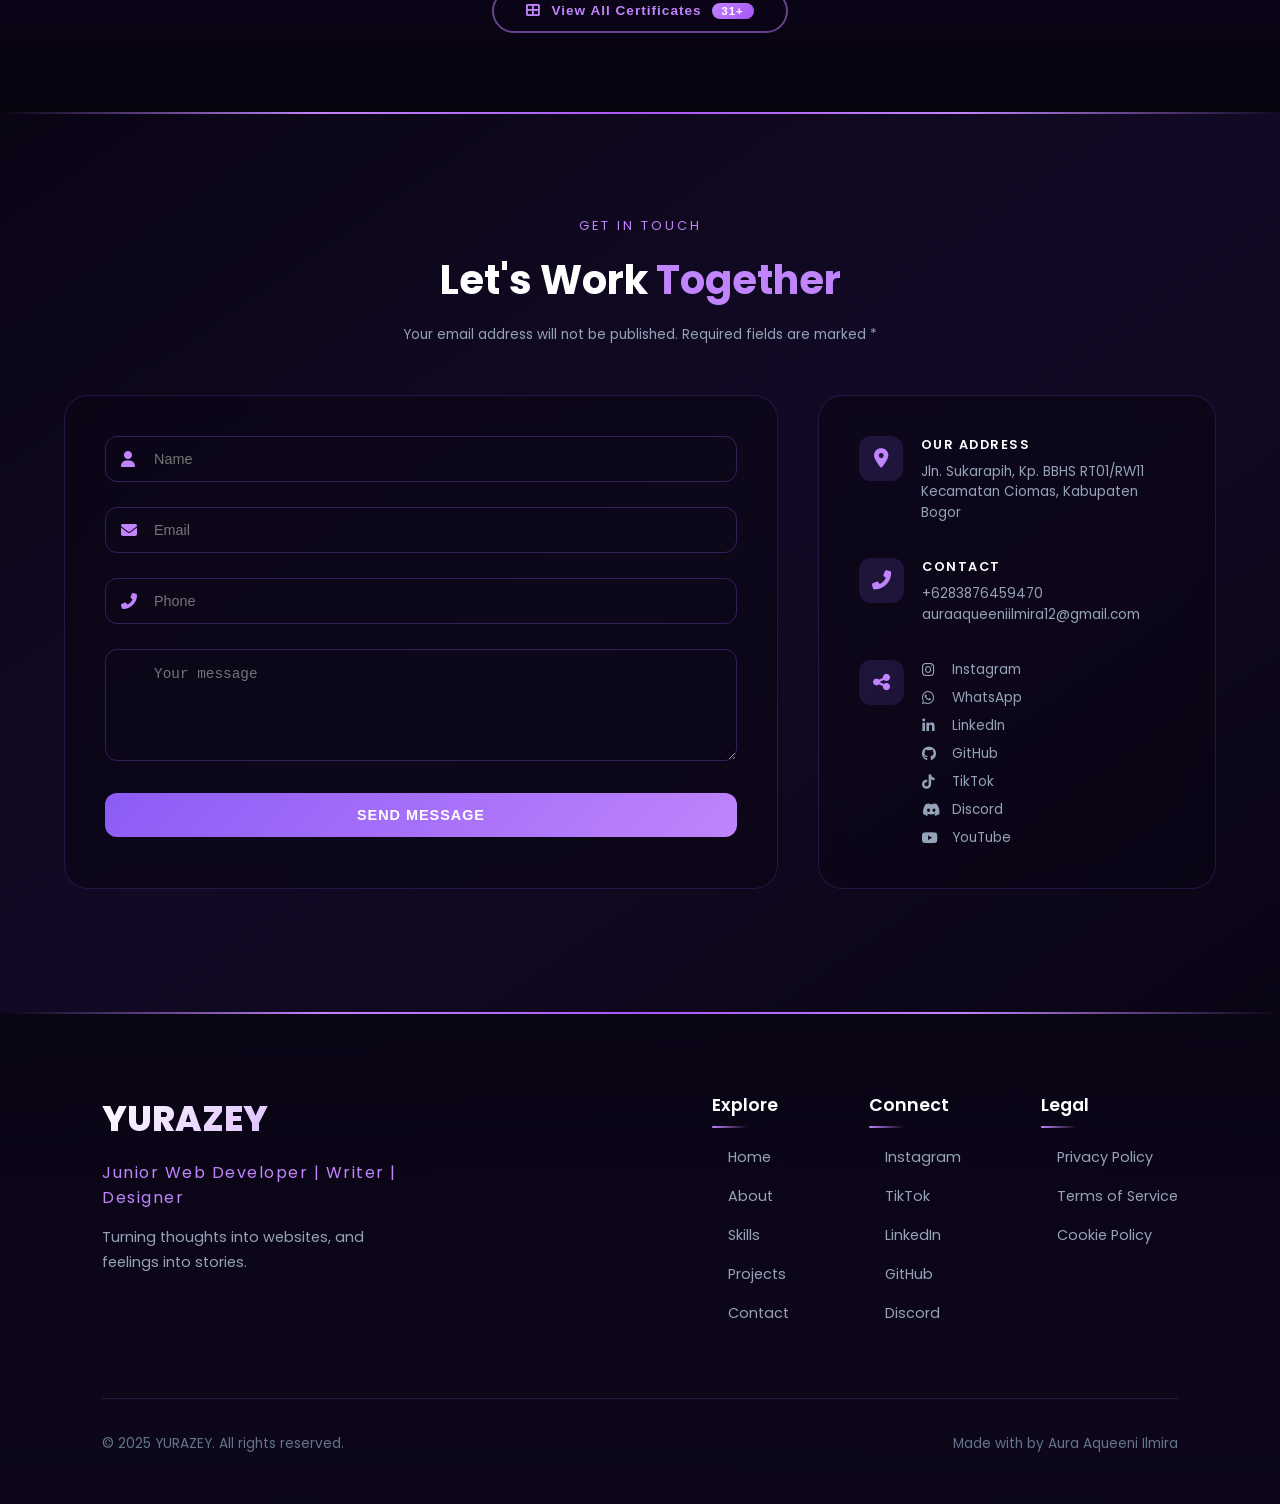
==== commit a2b46253: "update portfolio" ====
--- a/index.html
+++ b/index.html
@@ -69,10 +69,7 @@
             <div class="hero-left">
                 <h2 class="hero-title">Hello, I Am <span>Aura Aqueeni Ilmira</span></h2>
 <div class="hero-role">
-    <span class="role-text">
-        <i class="fas fa-code"></i> Web Developer &nbsp;|&nbsp;
-        <i class="fas fa-pen-fancy"></i> Writer &nbsp;|&nbsp;
-        <i class="fas fa-palette"></i> Designer
+    <span class="role-text"> Web Developer &nbsp;|&nbsp; Writer &nbsp;|&nbsp; Designer
     </span>
 </div>                
 <p class="hero-desc">A junior web developer, writer, and designer who is excited to grow, both in building functional websites, crafting meaningful stories, and creating engaging visual experiences.</p>
@@ -107,7 +104,7 @@
                 <p class="about-desc">My name is <strong>Aura Aqueeni Ilmira</strong>. I am a student at <strong>SMK Negeri 1 Ciomas</strong> who focuses on <strong>website development</strong> and also <strong>writing</strong>. In web development, I learn to build functional and easy to understand websites. In writing, I write short stories and articles. I really enjoy the learning process in both.</p>
                 <div class="about-info-grid">
                     <div class="info-item"><span class="info-label">Name:</span><span class="info-value">Aura Aqueeni Ilmira</span></div>
-                    <div class="info-item"><span class="info-label">Age:</span><span class="info-value">16</span></div>
+                    <div class="info-item"><span class="info-label">Age:</span><span class="info-value">17</span></div>
                     <div class="info-item"><span class="info-label">Hobby:</span><span class="info-value">Writing, Traveling</span></div>
                     <div class="info-item"><span class="info-label">Address:</span><span class="info-value">Indonesia</span></div>
                     <div class="info-item"><span class="info-label">Motto:</span><span class="info-value">Be Nice</span></div>
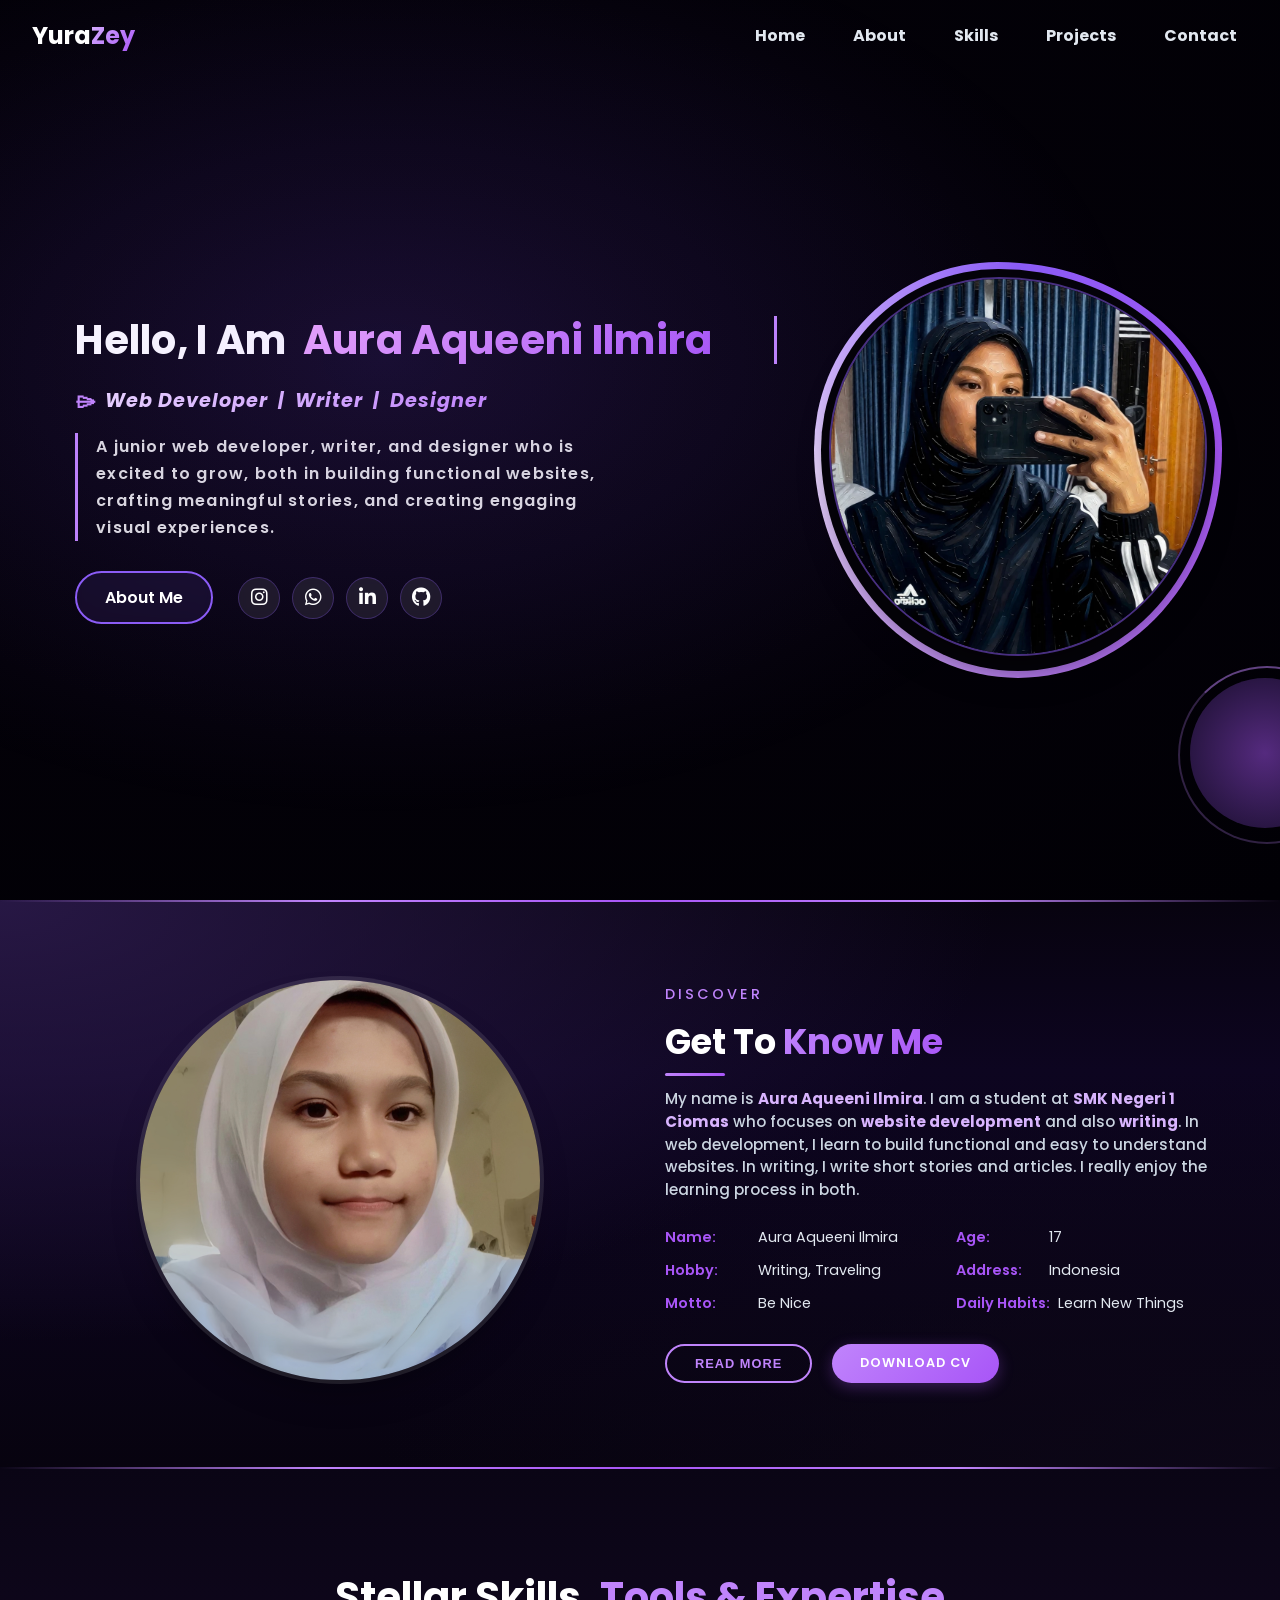
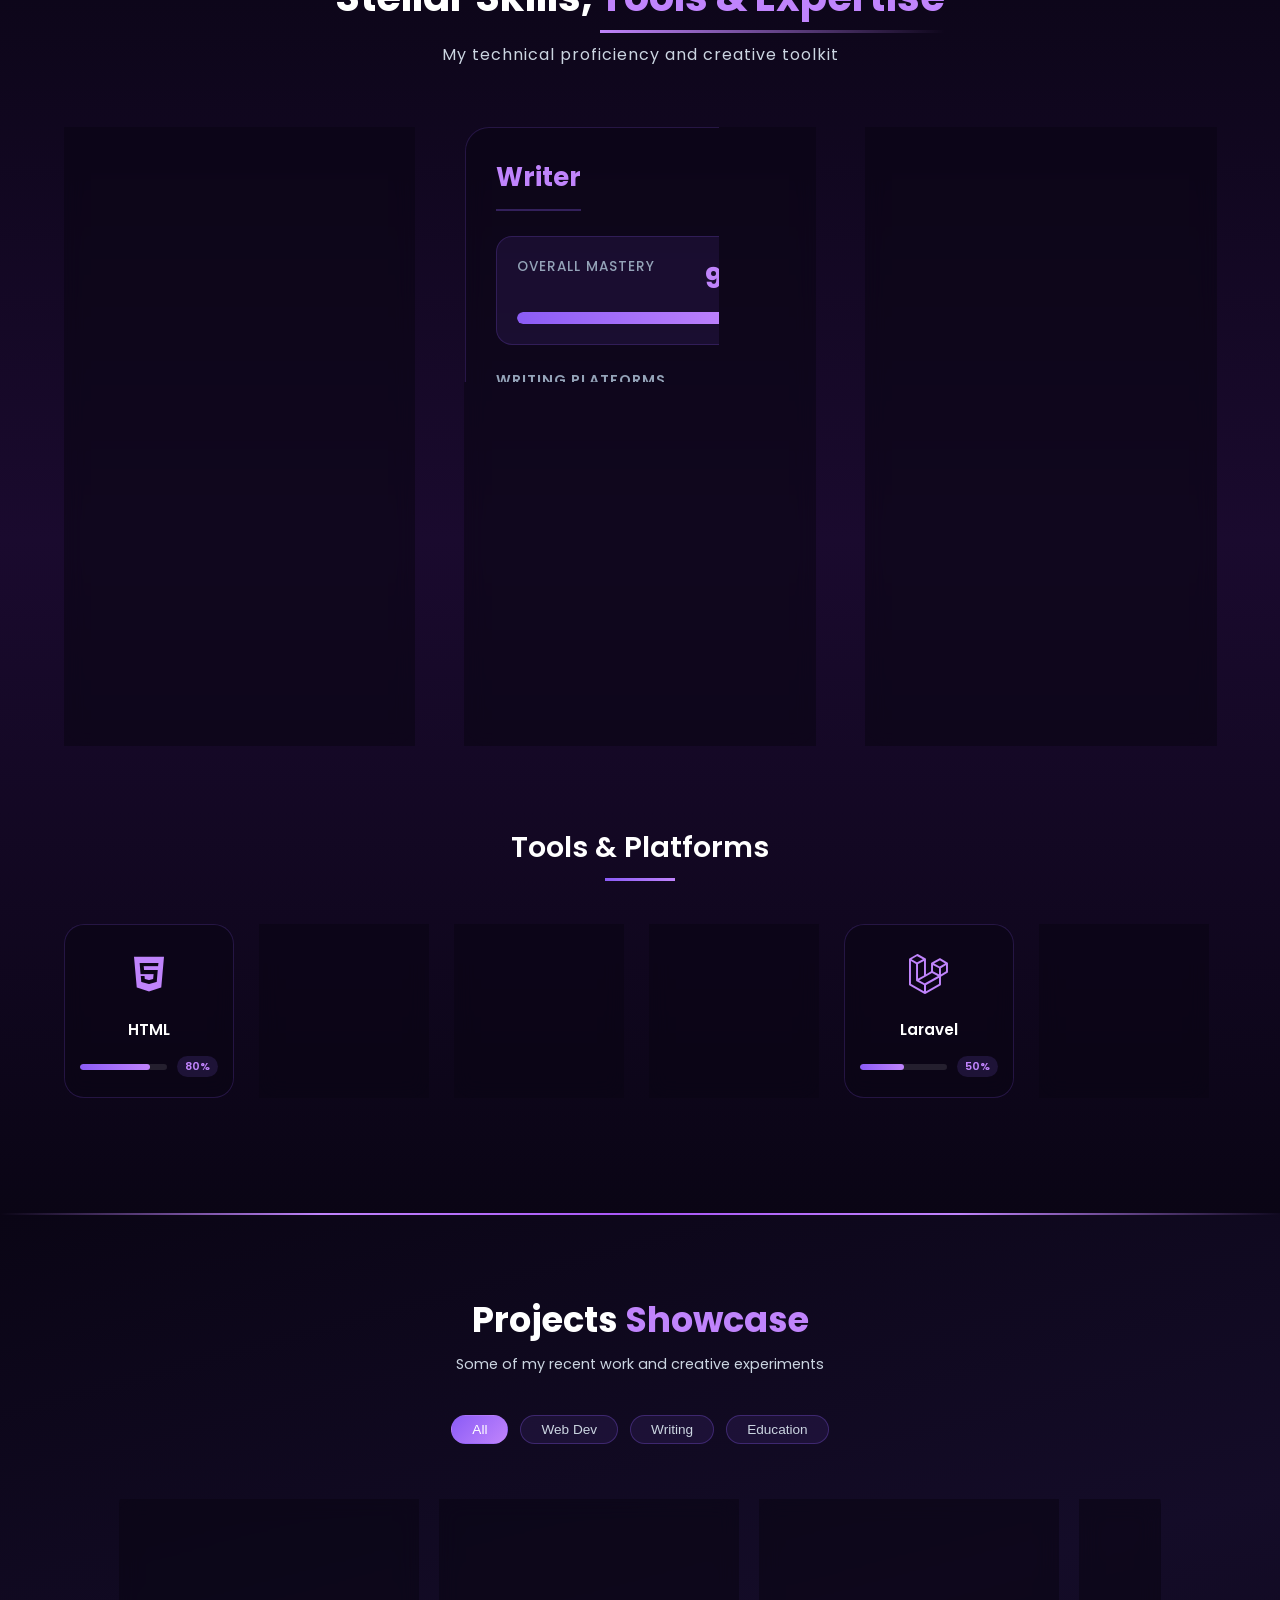
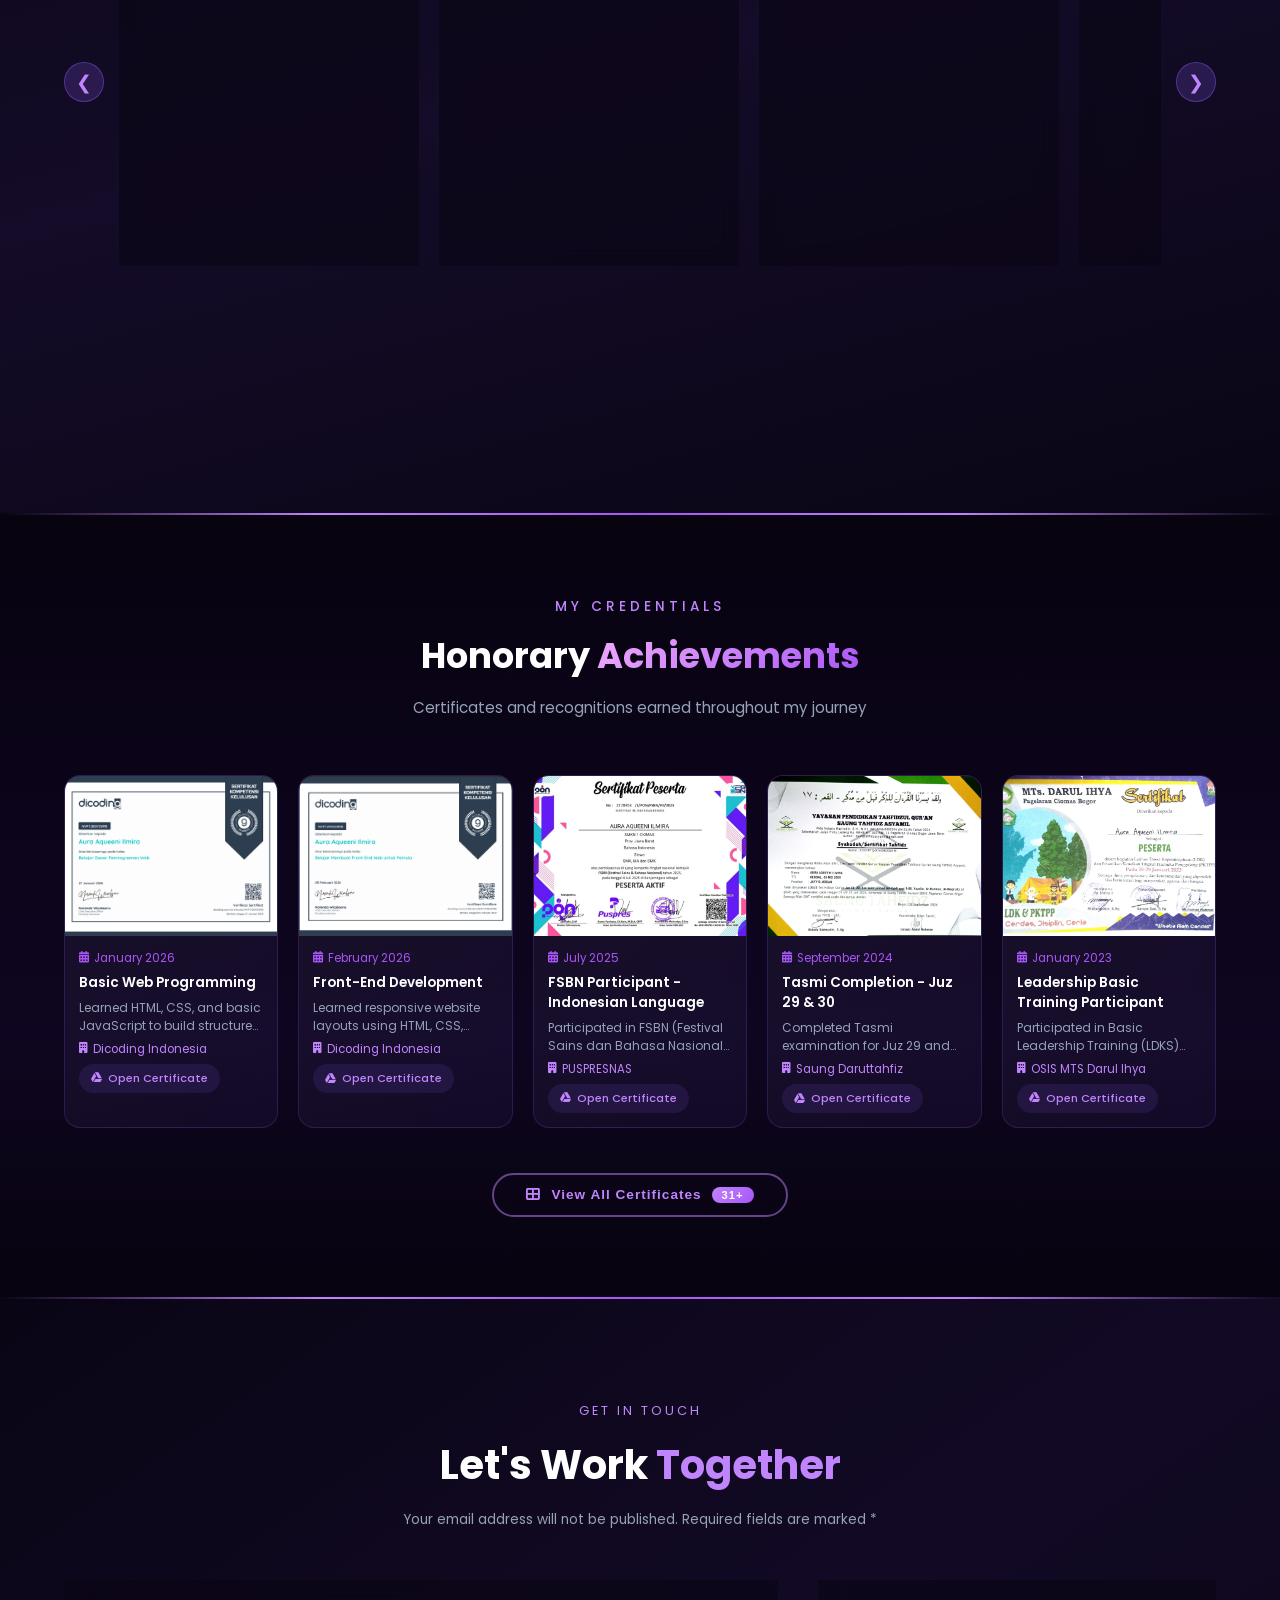
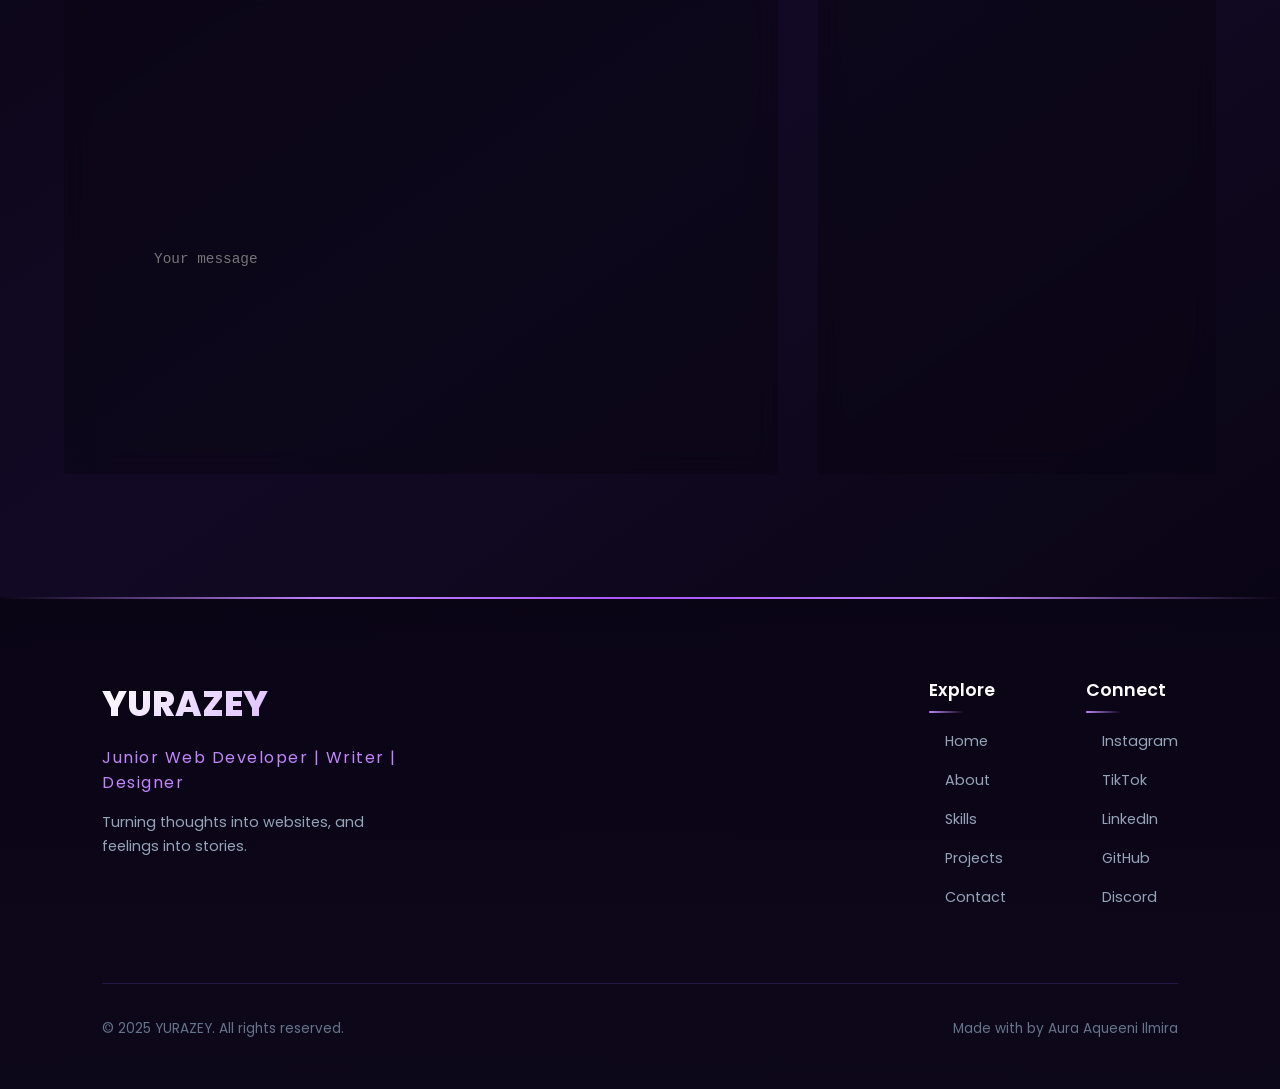
==== commit f55a1c63: "update portfolio" ====
--- a/index.html
+++ b/index.html
@@ -49,7 +49,7 @@
     </nav>
 
     <!-- ================= HERO SECTION ================= -->
-    <section class="hero scroll-section" id="home">
+    <section class="hero" id="home">
          <div class="cosmic-nebula"></div>
     <div class="planet-ring"></div>
     <div class="alien-horizon"></div>
@@ -141,6 +141,9 @@
     <!-- ================= SKILLS SECTION ================= -->
 <!-- Skills Section -->
 <section class="skills scroll-section" id="skills">
+    <div class="skills-abstract-line line-1"></div>
+    <div class="skills-abstract-line line-2"></div>
+    <div class="skills-abstract-line line-3"></div>
     <div class="skills-container">
         <div class="skills-header">
             <h2 class="skills-title">Stellar Skills, <span class="skills-highlight">Tools & Expertise</span></h2>
@@ -247,95 +250,136 @@
     </div>
 </section>
 
-    <!-- ================= PROJECTS SECTION ================= -->
-    <section class="projects scroll-section" id="projects">
-        <div class="projects-container">
-            <div class="projects-header">
-                <h2 class="projects-title">Projects <span class="projects-highlight">Showcase</span></h2>
-                <p class="projects-subtitle">Some of my recent work and creative experiments</p>
-            </div>
-            <div class="projects-filter">
-                <button class="filter-btn active" data-filter="all">All</button>
-                <button class="filter-btn" data-filter="webdev">Web Dev</button>
-                <button class="filter-btn" data-filter="writing">Writing</button>
-                <button class="filter-btn" data-filter="education">Education</button>
-            </div>
-            <div class="projects-grid">
+<!-- ================= PROJECTS SECTION ================= -->
+<section class="projects scroll-section" id="projects">
+    <div class="projects-container">
+        <div class="projects-header">
+            <h2 class="projects-title">Projects <span class="projects-highlight">Showcase</span></h2>
+            <p class="projects-subtitle">Some of my recent work and creative experiments</p>
+        </div>
+
+        <div class="projects-filter">
+            <button class="filter-btn active" data-filter="all">All</button>
+            <button class="filter-btn" data-filter="webdev">Web Dev</button>
+            <button class="filter-btn" data-filter="writing">Writing</button>
+            <button class="filter-btn" data-filter="education">Education</button>
+        </div>
+
+        <div class="projects-slider-wrapper">
+            <button class="slider-nav-btn" id="prevProjectBtn">❮</button>
+            <div class="projects-grid" id="projectsGrid">
+                <!-- Project 1 - YZBioplay -->
                 <div class="project-card" data-category="webdev writing">
                     <img src="images/Bioplay.png" alt="Biography Blog" class="project-img">
                     <div class="project-info">
                         <h3>YZBioplay</h3>
                         <p>Website blog yang berisi cerita biografi tokoh-tokoh inspiratif dari berbagai bidang.</p>
-                        <div class="project-tech"><span>HTML</span><span>CSS</span><span>JavaScript</span></div>
+                        <div class="project-tech">
+                            <span>HTML</span><span>CSS</span><span>JavaScript</span>
+                        </div>
                         <div class="project-buttons">
-                            <a href="https://auraaqueeniilmira12.github.io/YZBioplay" class="project-visit" target="_blank"><i class="fas fa-globe"></i> Website</a> 
-                            <button class="project-btn" data-title="Biography Story Blog" data-desc="Website blog yang berisi cerita biografi tokoh-tokoh inspiratif dari berbagai bidang seperti ilmuwan, seniman, pengusaha, dan tokoh sejarah. Dilengkapi dengan fitur search, kategori, dan komentar. Dibangun dengan PHP Native dan MySQL untuk menyimpan data cerita." data-tech="HTML,CSS,JavaScript,PHP,MySQL" data-images="images/project1.jpg,images/project1a.jpg,images/project1b.jpg" data-link="https://auraaqueeniilmira12.github.io/YZBioplay/">View More →</button>
-                        </div>
-                    </div>
-                </div>
+                            <a href="https://auraaqueeniilmira12.github.io/YZBioplay" class="project-visit" target="_blank"><i class="fas fa-globe"></i> Website</a>
+                            <button class="project-btn" 
+                                data-title="Biography Story Blog" 
+                                data-desc="Website blog yang berisi cerita biografi tokoh-tokoh inspiratif dari berbagai bidang seperti ilmuwan, seniman, pengusaha, dan tokoh sejarah. Dilengkapi dengan fitur search, kategori, dan komentar. Dibangun dengan PHP Native dan MySQL untuk menyimpan data cerita." 
+                                data-tech="HTML,CSS,JavaScript,PHP,MySQL" 
+                                data-images="images/project1.jpg,images/project1a.jpg,images/project1b.jpg" 
+                                data-link="https://auraaqueeniilmira12.github.io/YZBioplay/">View More →</button>
+                        </div>
+                    </div>
+                </div>
+
+                <!-- Project 2 - RegalStudio -->
                 <div class="project-card" data-category="webdev">
                     <img src="images/Regal Studio.png" alt="RegalStudio" class="project-img">
                     <div class="project-info">
                         <h3>RegalStudio</h3>
                         <p>Jasa pembuatan website, desain grafis, video editing, dan content writing profesional.</p>
-                        <div class="project-tech"><span>HTML/CSS</span><span>JavaScript</span><span>UI/UX</span></div>
+                        <div class="project-tech">
+                            <span>HTML/CSS</span><span>JavaScript</span><span>UI/UX</span>
+                        </div>
                         <div class="project-buttons">
-                <a href="#" class="project-visit" target="_blank"><i class="fas fa-globe"></i> Website</a>                            
-                <button class="project-btn" data-title="RegalStudio" data-desc="RegalStudio adalah layanan jasa kreatif yang menyediakan pembuatan website profesional, desain grafis untuk branding, video editing untuk konten kreatif, serta content writing untuk kebutuhan marketing dan bisnis." data-tech="HTML,CSS,JavaScript,UI/UX Design,Adobe Photoshop,Premiere Pro" data-images="images/RegalStudio.png,images/project2a.jpg,images/project2b.jpg" data-link="#">View More →</button>
-                        </div>
-                    </div>
-                </div>
+                            <a href="#" class="project-visit" target="_blank"><i class="fas fa-globe"></i> Website</a>
+                            <button class="project-btn" 
+                                data-title="RegalStudio" 
+                                data-desc="RegalStudio adalah layanan jasa kreatif yang menyediakan pembuatan website profesional, desain grafis untuk branding, video editing untuk konten kreatif, serta content writing untuk kebutuhan marketing dan bisnis." 
+                                data-tech="HTML,CSS,JavaScript,UI/UX Design,Adobe Photoshop,Premiere Pro" 
+                                data-images="images/RegalStudio.png,images/project2a.jpg,images/project2b.jpg" 
+                                data-link="#">View More →</button>
+                        </div>
+                    </div>
+                </div>
+
+                <!-- Project 3 - NEXFI -->
                 <div class="project-card" data-category="webdev">
                     <img src="images/NEXFI.png" alt="NEXFI" class="project-img">
                     <div class="project-info">
                         <h3>NEXFI</h3>
                         <p>Aplikasi pengelola keuangan pribadi untuk tracking pemasukan & pengeluaran.</p>
-                        <div class="project-tech"><span>Laravel</span><span>Tailwind</span><span>MySQL</span></div>
+                        <div class="project-tech">
+                            <span>Laravel</span><span>Tailwind</span><span>MySQL</span>
+                        </div>
                         <div class="project-buttons">
-                        <a href="https://nexfi.pplgsmkn1ciomas.my.id" class="project-visit" target="_blank"><i class="fas fa-globe"></i> Website</a>                            
-                        <button class="project-btn" data-title="NEXFI - Financial Management" data-desc="NEXFI adalah aplikasi pengelola keuangan pribadi yang membantu mencatat pemasukan dan pengeluaran. Dilengkapi dashboard grafik, kategori transaksi, laporan bulanan, budget planning, dan reminder tagihan." data-tech="Laravel,Tailwind,MySQL,JavaScript,Chart.js" data-images="images/Nexfi.png,images/project3a.jpg,images/project3b.jpg" data-link="#">View More →</button>
-                        </div>
-                    </div>
-                </div>
+                            <a href="https://nexfi.pplgsmkn1ciomas.my.id" class="project-visit" target="_blank"><i class="fas fa-globe"></i> Website</a>
+                            <button class="project-btn" 
+                                data-title="NEXFI - Financial Management" 
+                                data-desc="NEXFI adalah aplikasi pengelola keuangan pribadi yang membantu mencatat pemasukan dan pengeluaran. Dilengkapi dashboard grafik, kategori transaksi, laporan bulanan, budget planning, dan reminder tagihan." 
+                                data-tech="Laravel,Tailwind,MySQL,JavaScript,Chart.js" 
+                                data-images="images/Nexfi.png,images/project3a.jpg,images/project3b.jpg" 
+                                data-link="#">View More →</button>
+                        </div>
+                    </div>
+                </div>
+
+                <!-- Project 4 - YZONE -->
                 <div class="project-card" data-category="webdev">
                     <img src="images/YZONE.png" alt="YZONE" class="project-img">
                     <div class="project-info">
                         <h3>YZONE</h3>
                         <p>Website database film dengan koleksi lengkap dan fitur pencarian.</p>
-                        <div class="project-tech"><span>HTML</span><span>CSS</span><span>JS</span></div>
+                        <div class="project-tech">
+                            <span>HTML</span><span>CSS</span><span>JS</span>
+                        </div>
                         <div class="project-buttons">
-                 <a href="#" class="project-visit" target="_blank"><i class="fas fa-globe"></i> Website</a>                
-                 <button class="project-btn" data-title="YZONE - Movie Database" data-desc="YZONE adalah website database film dengan koleksi lengkap. Fitur: pencarian film, filter genre, sorting rating, detail film (sinopsis, cast, trailer). Dibangun dengan HTML, CSS, dan JavaScript murni tanpa API." data-tech="HTML,CSS,JavaScript,LocalStorage" data-images="images/YZONE.png,images/project4a.jpg,images/project4b.jpg" data-link="#">View More →</button>
-                        </div>
-                    </div>
-                </div>
-            </div>
-        </div>
-    </section>
-
-    <!-- Project Modal -->
-    <div class="modal project-modal" id="projectModal">
-        <div class="modal-content">
-            <div class="modal-header">
-                <h2 id="modalTitle">Project Title</h2>
-                <button class="modal-close" id="closeProjectModal">&times;</button>
-            </div>
-            <div class="modal-body">
-                <div class="modal-slider">
-                    <button class="slider-btn prev" id="prevSlide">❮</button>
-                    <img id="modalImage" src="" alt="Project Image">
-                    <button class="slider-btn next" id="nextSlide">❯</button>
-                </div>
-                <div class="modal-info">
-                    <p id="modalDesc">Deskripsi lengkap project...</p>
-                    <div class="modal-tech-list" id="modalTech"></div>
-                    <div class="modal-buttons">
-                        <a href="#" id="modalLink" class="modal-btn" target="_blank">🌐 Visit Website →</a>
-                    </div>
-                </div>
-            </div>
+                            <a href="https://auraaqueeniilmira12.github.io/yzone/" class="project-visit" target="_blank"><i class="fas fa-globe"></i> Website</a>
+                            <button class="project-btn" 
+                                data-title="YZONE - Movie Database" 
+                                data-desc="YZONE adalah website database film dengan koleksi lengkap. Fitur: pencarian film, filter genre, sorting rating, detail film (sinopsis, cast, trailer). Dibangun dengan HTML, CSS, dan JavaScript murni tanpa API." 
+                                data-tech="HTML,CSS,JavaScript,LocalStorage" 
+                                data-images="images/YZONE.png,images/project4a.jpg,images/project4b.jpg" 
+                                data-link="#">View More →</button>
+                        </div>
+                    </div>
+                </div>
+            </div>
+            <button class="slider-nav-btn" id="nextProjectBtn">❯</button>
         </div>
     </div>
+</section>
+
+<!-- Project Modal -->
+<div class="modal project-modal" id="projectModal">
+    <div class="modal-content">
+        <div class="modal-header">
+            <h2 id="modalTitle">Project Title</h2>
+            <button class="modal-close" id="closeProjectModal">&times;</button>
+        </div>
+        <div class="modal-body">
+            <div class="modal-slider">
+                <button class="slider-btn prev" id="prevSlide">❮</button>
+                <img id="modalImage" src="" alt="Project Image">
+                <button class="slider-btn next" id="nextSlide">❯</button>
+            </div>
+            <div class="modal-info">
+                <p id="modalDesc">Deskripsi lengkap project...</p>
+                <div class="modal-tech-list" id="modalTech"></div>
+                <div class="modal-buttons">
+                    <a href="#" id="modalLink" class="modal-btn" target="_blank">🌐 Visit Website →</a>
+                </div>
+            </div>
+        </div>
+    </div>
+</div>
 
     <!-- ================= ACHIEVEMENTS SECTION ================= -->
 <section class="achievements scroll-section" id="achievements">
@@ -563,14 +607,6 @@
                             <li><a href="https://discord.com/users/yurazey8" target="_blank">Discord</a></li>
                         </ul>
                     </div>
-                    <div class="footer-column">
-                        <h3>Legal</h3>
-                        <ul>
-                            <li><a href="privacy-policy.html">Privacy Policy</a></li>
-                            <li><a href="terms-of-service.html">Terms of Service</a></li>
-                            <li><a href="cookie-policy.html">Cookie Policy</a></li>
-                        </ul>
-                    </div>
                 </div>
             </div>
             <div class="footer-bottom">
--- a/css/style.css
+++ b/css/style.css
@@ -1,333 +1,2274 @@
 /* ================= RESET & BASE ================= */
-*{margin:0;padding:0;box-sizing:border-box}
+* {
+    margin: 0;
+    padding: 0;
+    box-sizing: border-box;
+}
 
 /* ================= FIX OVERFLOW GLOBAL ================= */
 html {
-    overflow-x: hidden !important;
-    width: 100% !important;
+    overflow-x: hidden;
+    width: 100%;
 }
 
 body {
-    font-family:'Poppins',sans-serif;
-    background:#030108;
-    position:relative;
-    overflow-x: hidden !important;
-    width: 100% !important;
-    min-height:100vh
+    font-family: 'Poppins', sans-serif;
+    background: #030108;
+    position: relative;
+    overflow-x: hidden;
+    width: 100%;
+    min-height: 100vh;
 }
 
 body::before {
-    content:'';
-    position:fixed;
-    top:0;
-    left:0;
-    width:100%;
-    height:100%;
-    background:radial-gradient(ellipse at 30% 40%,#0a0418,#030108,#010005);
-    pointer-events:none;
-    z-index:0
-}
+    content: '';
+    position: fixed;
+    top: 0;
+    left: 0;
+    width: 100%;
+    height: 100%;
+    background: radial-gradient(ellipse at 30% 40%, #0a0418, #030108, #010005);
+    pointer-events: none;
+    z-index: 0;
+}
+
 /* ================= NAVBAR ================= */
-.navbar{position:fixed;top:0;left:0;right:0;height:70px;background:transparent;z-index:9999;transition:background .3s,backdrop-filter .3s}
-.navbar.scrolled{background:rgba(10,5,21,.85);backdrop-filter:blur(10px)}
-.nav-container{max-width:1300px;margin:0 auto;padding:0 2rem;height:100%;display:flex;align-items:center;justify-content:space-between}
-.nav-logo a{font-size:1.5rem;font-weight:700;text-decoration:none;white-space:nowrap;color:#fff}
-.nav-logo a span{background:linear-gradient(135deg,#d8b4fe,#a855f7);background-clip:text;-webkit-background-clip:text;color:transparent}
-.nav-menu{display:flex;list-style:none;gap:3rem;align-items:center;margin-left:50%}
-.nav-link{text-decoration:none;font-size:1rem;font-weight:700;color:#e2e8f0;transition:.3s;position:relative}
-.nav-link::after{content:'';position:absolute;bottom:-4px;left:50%;width:0;height:2px;background:linear-gradient(90deg,#c084fc,#a855f7);border-radius:2px;transition:.3s;transform:translateX(-50%)}
-.nav-link:hover::after{width:80%}
-.nav-link:hover{color:#d8b4fe}
-.nav-right{display:flex;align-items:center;gap:.8rem}
-.hamburger{display:none;font-size:1.5rem;cursor:pointer;color:#e2e8f0;transition:.3s}
-.hamburger:hover{color:#c084fc}
+.navbar {
+    position: fixed;
+    top: 0;
+    left: 0;
+    right: 0;
+    height: 70px;
+    background: transparent;
+    z-index: 9999;
+    transition: background 0.3s, backdrop-filter 0.3s;
+}
+
+.navbar.scrolled {
+    background: rgba(10, 5, 21, 0.85);
+    backdrop-filter: blur(10px);
+}
+
+.nav-container {
+    max-width: 1300px;
+    margin: 0 auto;
+    padding: 0 2rem;
+    height: 100%;
+    display: flex;
+    align-items: center;
+    justify-content: space-between;
+}
+
+.nav-logo a {
+    font-size: 1.5rem;
+    font-weight: 700;
+    text-decoration: none;
+    white-space: nowrap;
+    color: #fff;
+}
+
+.nav-logo a span {
+    background: linear-gradient(135deg, #d8b4fe, #a855f7);
+    background-clip: text;
+    -webkit-background-clip: text;
+    color: transparent;
+}
+
+.nav-menu {
+    display: flex;
+    list-style: none;
+    gap: 3rem;
+    align-items: center;
+    margin-left: 50%;
+}
+
+.nav-link {
+    text-decoration: none;
+    font-size: 1rem;
+    font-weight: 700;
+    color: #e2e8f0;
+    transition: 0.3s;
+    position: relative;
+}
+
+.nav-link::after {
+    content: '';
+    position: absolute;
+    bottom: -4px;
+    left: 50%;
+    width: 0;
+    height: 2px;
+    background: linear-gradient(90deg, #c084fc, #a855f7);
+    border-radius: 2px;
+    transition: 0.3s;
+    transform: translateX(-50%);
+}
+
+.nav-link:hover::after {
+    width: 80%;
+}
+
+.nav-link:hover {
+    color: #d8b4fe;
+}
+
+.nav-right {
+    display: flex;
+    align-items: center;
+    gap: 0.8rem;
+}
+
+.hamburger {
+    display: none;
+    font-size: 1.5rem;
+    cursor: pointer;
+    color: #e2e8f0;
+    transition: 0.3s;
+}
+
+.hamburger:hover {
+    color: #c084fc;
+}
 
 /* ================= MOBILE MENU ================= */
-.mobile-menu{position:fixed;top:70px;left:0;right:0;backdrop-filter:blur(20px);max-height:0;overflow:hidden;transition:max-height .4s cubic-bezier(.4,0,.2,1);z-index:9998}
-.mobile-menu.active{max-height:500px}
-.mobile-menu-container{padding:1rem 2rem}
-.mobile-nav-list{list-style:none}
-.mobile-nav-link{display:block;padding:1rem 0;text-decoration:none;font-size:1.1rem;font-weight:500;color:#e2e8f0;border-bottom:1px solid rgba(139,92,246,.15);transition:.3s;position:relative}
-.mobile-nav-link:hover{color:#c084fc;padding-left:10px}
-.mobile-nav-link::before{content:'→';position:absolute;left:-5px;opacity:0;transition:.3s;color:#c084fc;font-size:.9rem}
-.mobile-nav-link:hover::before{opacity:1;left:-15px}
-.mobile-nav-link:last-child{border-bottom:none}
+.mobile-menu {
+    position: fixed;
+    top: 70px;
+    left: 0;
+    right: 0;
+    backdrop-filter: blur(20px);
+    max-height: 0;
+    overflow: hidden;
+    transition: max-height 0.4s cubic-bezier(0.4, 0, 0.2, 1);
+    z-index: 9998;
+}
+
+.mobile-menu.active {
+    max-height: 500px;
+}
+
+.mobile-menu-container {
+    padding: 1rem 2rem;
+}
+
+.mobile-nav-list {
+    list-style: none;
+}
+
+.mobile-nav-link {
+    display: block;
+    padding: 1rem 0;
+    text-decoration: none;
+    font-size: 1.1rem;
+    font-weight: 500;
+    color: #e2e8f0;
+    border-bottom: 1px solid rgba(139, 92, 246, 0.15);
+    transition: 0.3s;
+    position: relative;
+}
+
+.mobile-nav-link:hover {
+    color: #c084fc;
+    padding-left: 10px;
+}
+
+.mobile-nav-link::before {
+    content: '→';
+    position: absolute;
+    left: -5px;
+    opacity: 0;
+    transition: 0.3s;
+    color: #c084fc;
+    font-size: 0.9rem;
+}
+
+.mobile-nav-link:hover::before {
+    opacity: 1;
+    left: -15px;
+}
+
+.mobile-nav-link:last-child {
+    border-bottom: none;
+}
 
 /* ================= HERO SECTION ================= */
-.hero{min-height:100vh;display:flex;align-items:center;justify-content:center;padding:120px 5% 80px;position:relative;z-index:2;margin-top:0%}
-.hero-container{max-width:1200px;margin:0 auto;display:flex;align-items:center;justify-content:space-between;gap:50px;flex-wrap:wrap}
-.hero-left{flex:1;min-width:300px}
-.hero-title{font-size:2.5rem;font-weight:700;line-height:1.2;margin-bottom:15px;color:#fff;letter-spacing:.3px;white-space:nowrap;overflow:hidden;border-right:3px solid #c084fc;width:0;display:inline-block}
-.hero-title span{background:linear-gradient(135deg,#f0abfc,#a855f7);background-clip:text;-webkit-background-clip:text;color:transparent;margin-left:8px}
-.role-text{font-size:1.2rem;font-weight:700;color:#e9d5ff;letter-spacing:1px;margin-bottom:18px;display:inline-block;background:linear-gradient(120deg,#e9d5ff,#c084fc);background-clip:text;-webkit-background-clip:text;color:transparent;font-style:italic;position:relative;padding-left:30px}
-.role-text::before{content:'⌲';position:absolute;left:0;top:50%;transform:translateY(-50%);color:#c084fc;font-style:normal;font-size:1.3rem}
-.hero-desc{font-size:1rem;font-weight:600;line-height:1.7;margin-bottom:30px;max-width:600px;color:#dfdfdf;letter-spacing:1.2px;padding-left:18px;border-left:3px solid #c084fc}
-.hero-buttons{display:flex;align-items:center;gap:25px;flex-wrap:wrap}
-.btn-outline{display:inline-block;padding:12px 28px;font-weight:600;border-radius:30px;text-decoration:none;transition:.3s;border:2px solid #8b5cf6;color:#fff;background:rgba(139,92,246,.1);backdrop-filter:blur(5px);white-space:nowrap;cursor:pointer}
-.btn-outline:hover{background:#8b5cf6;box-shadow:0 0 20px rgba(139,92,246,.5);transform:translateY(-3px)}
-.hero-social{display:flex;gap:12px}
-.social-icon{width:42px;height:42px;display:flex;align-items:center;justify-content:center;border-radius:50%;font-size:1.2rem;transition:.3s;text-decoration:none;background:rgba(255,255,255,.08);color:#fff;border:1px solid rgba(139,92,246,.3);backdrop-filter:blur(5px);cursor:pointer}
-.social-icon:hover{background:#8b5cf6;transform:translateY(-5px);border-color:#8b5cf6}
-.hero-right{flex:1;min-width:280px;display:flex;justify-content:center}
-.hero-image{position:relative;width:100%;max-width:380px;z-index:5;margin-left:30%}
-.hero-image img{width:100%;height:auto;border-radius:45% 55% 50% 50%/45% 45% 55% 55%;object-fit:cover;transition:.5s cubic-bezier(.4,0,.2,1);box-shadow:0 20px 30px rgba(0,0,0,.4);border:2px solid rgba(139,92,246,.5);position:relative;z-index:2}
-.hero-image img:hover{transform:scale(1.03);border-color:rgba(139,92,246,.9);box-shadow:0 30px 50px rgba(0,0,0,.5)}
-.hero-image::before{content:'';position:absolute;top:-15px;left:-15px;right:-15px;bottom:-15px;border-radius:45% 55% 50% 50%/45% 45% 55% 55%;background:conic-gradient(from 0deg,#8b5cf6,#a855f7,#c084fc,#e9d5ff,#8b5cf6);z-index:0;pointer-events:none}
-.hero-image::after{content:'';position:absolute;top:-8px;left:-8px;right:-8px;bottom:-8px;border-radius:45% 55% 50% 50%/45% 45% 55% 55%;background:#05030A;z-index:1;pointer-events:none}
+.hero {
+    min-height: 100vh;
+    display: flex;
+    align-items: center;
+    justify-content: center;
+    padding: 120px 5% 80px;
+    position: relative;
+    z-index: 2;
+    margin-top: 0%;
+}
+
+.hero-container {
+    max-width: 1200px;
+    margin: 0 auto;
+    display: flex;
+    align-items: center;
+    justify-content: space-between;
+    gap: 50px;
+    flex-wrap: wrap;
+}
+
+.hero-left {
+    flex: 1;
+    min-width: 300px;
+}
+
+.hero-title {
+    font-size: 2.5rem;
+    font-weight: 700;
+    line-height: 1.2;
+    margin-bottom: 15px;
+    color: #fff;
+    letter-spacing: 0.3px;
+    white-space: nowrap;
+    overflow: hidden;
+    border-right: 3px solid #c084fc;
+    width: 0;
+    display: inline-block;
+}
+
+.hero-title span {
+    background: linear-gradient(135deg, #f0abfc, #a855f7);
+    background-clip: text;
+    -webkit-background-clip: text;
+    color: transparent;
+    margin-left: 8px;
+}
+
+.role-text {
+    font-size: 1.2rem;
+    font-weight: 700;
+    color: #e9d5ff;
+    letter-spacing: 1px;
+    margin-bottom: 18px;
+    display: inline-block;
+    background: linear-gradient(120deg, #e9d5ff, #c084fc);
+    background-clip: text;
+    -webkit-background-clip: text;
+    color: transparent;
+    font-style: italic;
+    position: relative;
+    padding-left: 30px;
+}
+
+.role-text::before {
+    content: '⌲';
+    position: absolute;
+    left: 0;
+    top: 50%;
+    transform: translateY(-50%);
+    color: #c084fc;
+    font-style: normal;
+    font-size: 1.3rem;
+}
+
+.hero-desc {
+    font-size: 1rem;
+    font-weight: 600;
+    line-height: 1.7;
+    margin-bottom: 30px;
+    max-width: 600px;
+    color: #dfdfdf;
+    letter-spacing: 1.2px;
+    padding-left: 18px;
+    border-left: 3px solid #c084fc;
+}
+
+.hero-buttons {
+    display: flex;
+    align-items: center;
+    gap: 25px;
+    flex-wrap: wrap;
+}
+
+.btn-outline {
+    display: inline-block;
+    padding: 12px 28px;
+    font-weight: 600;
+    border-radius: 30px;
+    text-decoration: none;
+    transition: 0.3s;
+    border: 2px solid #8b5cf6;
+    color: #fff;
+    background: rgba(139, 92, 246, 0.1);
+    backdrop-filter: blur(5px);
+    white-space: nowrap;
+    cursor: pointer;
+}
+
+.btn-outline:hover {
+    background: #8b5cf6;
+    box-shadow: 0 0 20px rgba(139, 92, 246, 0.5);
+    transform: translateY(-3px);
+}
+
+.hero-social {
+    display: flex;
+    gap: 12px;
+}
+
+.social-icon {
+    width: 42px;
+    height: 42px;
+    display: flex;
+    align-items: center;
+    justify-content: center;
+    border-radius: 50%;
+    font-size: 1.2rem;
+    transition: 0.3s;
+    text-decoration: none;
+    background: rgba(255, 255, 255, 0.08);
+    color: #fff;
+    border: 1px solid rgba(139, 92, 246, 0.3);
+    backdrop-filter: blur(5px);
+    cursor: pointer;
+}
+
+.social-icon:hover {
+    background: #8b5cf6;
+    transform: translateY(-5px);
+    border-color: #8b5cf6;
+}
+
+.hero-right {
+    flex: 1;
+    min-width: 280px;
+    display: flex;
+    justify-content: center;
+}
+
+.hero-image {
+    position: relative;
+    width: 100%;
+    max-width: 380px;
+    z-index: 5;
+    margin-left: 30%;
+}
+
+.hero-image img {
+    width: 100%;
+    height: auto;
+    border-radius: 45% 55% 50% 50% / 45% 45% 55% 55%;
+    object-fit: cover;
+    transition: 0.5s cubic-bezier(0.4, 0, 0.2, 1);
+    box-shadow: 0 20px 30px rgba(0, 0, 0, 0.4);
+    border: 2px solid rgba(139, 92, 246, 0.5);
+    position: relative;
+    z-index: 2;
+}
+
+.hero-image img:hover {
+    transform: scale(1.03);
+    border-color: rgba(139, 92, 246, 0.9);
+    box-shadow: 0 30px 50px rgba(0, 0, 0, 0.5);
+}
+
+.hero-image::before {
+    content: '';
+    position: absolute;
+    top: -15px;
+    left: -15px;
+    right: -15px;
+    bottom: -15px;
+    border-radius: 45% 55% 50% 50% / 45% 45% 55% 55%;
+    background: conic-gradient(from 0deg, #8b5cf6, #a855f7, #c084fc, #e9d5ff, #8b5cf6);
+    z-index: 0;
+    pointer-events: none;
+}
+
+.hero-image::after {
+    content: '';
+    position: absolute;
+    top: -8px;
+    left: -8px;
+    right: -8px;
+    bottom: -8px;
+    border-radius: 45% 55% 50% 50% / 45% 45% 55% 55%;
+    background: #05030A;
+    z-index: 1;
+    pointer-events: none;
+}
 
 /* ================= ABOUT SECTION ================= */
-.about{padding:80px 5%;position:relative;overflow:hidden;background:radial-gradient(ellipse at 0% 0%,rgba(45,27,78,.85) 0%,transparent 55%),radial-gradient(ellipse at 100% 100%,rgba(13,7,24,.9) 0%,transparent 50%),linear-gradient(180deg,#07030f 0%,#0d0520 30%,#0a0418 70%,#07030f 100%);isolation:isolate}
-.about::before,.skills::before,.projects::before,.achievements::before,.contact::before,.footer::before{content:'';position:absolute;top:0;left:0;width:100%;height:2px;background:linear-gradient(90deg,transparent,#c084fc,#a855f7,#c084fc,transparent);z-index:1;pointer-events:none}
-.about-container{display:grid;grid-template-columns:1fr 1fr;gap:50px;align-items:center;max-width:1200px;margin:0 auto;position:relative;z-index:10}
-.about-left{display:flex;justify-content:center}
-.about-image{position:relative;width:100%;max-width:400px;margin:0 auto;isolation:isolate}
-.about-image img{width:100%;height:auto;aspect-ratio:1/1;object-fit:cover;border-radius:50%;position:relative;z-index:10;box-shadow:0 0 0 4px rgba(255,255,255,.1),0 20px 40px -15px rgba(0,0,0,.4);transition:transform .4s cubic-bezier(.2,.9,.4,1.1)}
-.about-image img:hover{transform:scale(1.03);box-shadow:0 0 0 6px rgba(255,255,255,.15),0 25px 50px -18px rgba(0,0,0,.5)}
-.about-right{width:100%}
-.about-subtitle{font-size:.9rem;font-weight:500;color:#c084fc;letter-spacing:3px;text-transform:uppercase;margin-bottom:10px}
-.about-title{font-size:2.2rem;font-weight:700;color:#fff;margin-bottom:20px;position:relative;display:inline-block}
-.about-title span{background:linear-gradient(135deg,#c084fc,#a855f7);background-clip:text;-webkit-background-clip:text;color:transparent}
-.about-title::after{content:'';position:absolute;bottom:-8px;left:0;width:60px;height:3px;background:linear-gradient(90deg,#c084fc,#a855f7);border-radius:3px}
-.about-desc{font-size:.95rem;font-weight:500;line-height:1.5;color:#cbd5e1;margin-bottom:25px}
-.about-desc strong{color:#d8b4fe}
-.about-info-grid{display:grid;grid-template-columns:repeat(2,1fr);gap:12px 30px;margin:25px 0 30px}
-.info-item{display:flex;align-items:baseline;gap:8px}
-.info-label{font-size:.9rem;font-weight:600;color:#a855f7;min-width:85px}
-.info-value{font-size:.9rem;color:#e2e8f0}
-.about-buttons{display:flex;gap:20px;margin-top:10px}
-.btn-readmore{background:transparent;border:2px solid #c084fc;padding:10px 28px;border-radius:40px;font-size:.8rem;font-weight:600;color:#c084fc;cursor:pointer;transition:.3s;letter-spacing:1px}
-.btn-readmore:hover{background:#c084fc;color:#fff;transform:translateY(-3px);box-shadow:0 5px 15px rgba(192,132,252,.3)}
-.btn-download{background:linear-gradient(135deg,#c084fc,#a855f7);border:none;padding:10px 28px;border-radius:40px;font-size:.8rem;font-weight:600;color:#fff;text-decoration:none;cursor:pointer;transition:.3s;letter-spacing:1px;display:inline-block;box-shadow:0 4px 15px rgba(168,85,247,.3)}
-.btn-download:hover{transform:translateY(-3px);box-shadow:0 8px 25px rgba(168,85,247,.4);background:linear-gradient(135deg,#d8b4fe,#c084fc)}
+.about {
+    padding: 80px 5%;
+    position: relative;
+    overflow: hidden;
+    background: radial-gradient(ellipse at 0% 0%, rgba(45, 27, 78, 0.85) 0%, transparent 55%),
+                radial-gradient(ellipse at 100% 100%, rgba(13, 7, 24, 0.9) 0%, transparent 50%),
+                linear-gradient(180deg, #07030f 0%, #0d0520 30%, #0a0418 70%, #07030f 100%);
+    isolation: isolate;
+}
+
+.about::before,
+.skills::before,
+.projects::before,
+.achievements::before,
+.contact::before,
+.footer::before {
+    content: '';
+    position: absolute;
+    top: 0;
+    left: 0;
+    width: 100%;
+    height: 2px;
+    background: linear-gradient(90deg, transparent, #c084fc, #a855f7, #c084fc, transparent);
+    z-index: 1;
+    pointer-events: none;
+}
+
+.about-container {
+    display: grid;
+    grid-template-columns: 1fr 1fr;
+    gap: 50px;
+    align-items: center;
+    max-width: 1200px;
+    margin: 0 auto;
+    position: relative;
+    z-index: 10;
+}
+
+.about-left {
+    display: flex;
+    justify-content: center;
+}
+
+.about-image {
+    position: relative;
+    width: 100%;
+    max-width: 400px;
+    margin: 0 auto;
+    isolation: isolate;
+}
+
+.about-image img {
+    width: 100%;
+    height: auto;
+    aspect-ratio: 1 / 1;
+    object-fit: cover;
+    border-radius: 50%;
+    position: relative;
+    z-index: 10;
+    box-shadow: 0 0 0 4px rgba(255, 255, 255, 0.1), 0 20px 40px -15px rgba(0, 0, 0, 0.4);
+    transition: transform 0.4s cubic-bezier(0.2, 0.9, 0.4, 1.1);
+}
+
+.about-image img:hover {
+    transform: scale(1.03);
+    box-shadow: 0 0 0 6px rgba(255, 255, 255, 0.15), 0 25px 50px -18px rgba(0, 0, 0, 0.5);
+}
+
+.about-right {
+    width: 100%;
+}
+
+.about-subtitle {
+    font-size: 0.9rem;
+    font-weight: 500;
+    color: #c084fc;
+    letter-spacing: 3px;
+    text-transform: uppercase;
+    margin-bottom: 10px;
+}
+
+.about-title {
+    font-size: 2.2rem;
+    font-weight: 700;
+    color: #fff;
+    margin-bottom: 20px;
+    position: relative;
+    display: inline-block;
+}
+
+.about-title span {
+    background: linear-gradient(135deg, #c084fc, #a855f7);
+    background-clip: text;
+    -webkit-background-clip: text;
+    color: transparent;
+}
+
+.about-title::after {
+    content: '';
+    position: absolute;
+    bottom: -8px;
+    left: 0;
+    width: 60px;
+    height: 3px;
+    background: linear-gradient(90deg, #c084fc, #a855f7);
+    border-radius: 3px;
+}
+
+.about-desc {
+    font-size: 0.95rem;
+    font-weight: 500;
+    line-height: 1.5;
+    color: #cbd5e1;
+    margin-bottom: 25px;
+}
+
+.about-desc strong {
+    color: #d8b4fe;
+}
+
+.about-info-grid {
+    display: grid;
+    grid-template-columns: repeat(2, 1fr);
+    gap: 12px 30px;
+    margin: 25px 0 30px;
+}
+
+.info-item {
+    display: flex;
+    align-items: baseline;
+    gap: 8px;
+}
+
+.info-label {
+    font-size: 0.9rem;
+    font-weight: 600;
+    color: #a855f7;
+    min-width: 85px;
+}
+
+.info-value {
+    font-size: 0.9rem;
+    color: #e2e8f0;
+}
+
+.about-buttons {
+    display: flex;
+    gap: 20px;
+    margin-top: 10px;
+}
+
+.btn-readmore {
+    background: transparent;
+    border: 2px solid #c084fc;
+    padding: 10px 28px;
+    border-radius: 40px;
+    font-size: 0.8rem;
+    font-weight: 600;
+    color: #c084fc;
+    cursor: pointer;
+    transition: 0.3s;
+    letter-spacing: 1px;
+}
+
+.btn-readmore:hover {
+    background: #c084fc;
+    color: #fff;
+    transform: translateY(-3px);
+    box-shadow: 0 5px 15px rgba(192, 132, 252, 0.3);
+}
+
+.btn-download {
+    background: linear-gradient(135deg, #c084fc, #a855f7);
+    border: none;
+    padding: 10px 28px;
+    border-radius: 40px;
+    font-size: 0.8rem;
+    font-weight: 600;
+    color: #fff;
+    text-decoration: none;
+    cursor: pointer;
+    transition: 0.3s;
+    letter-spacing: 1px;
+    display: inline-block;
+    box-shadow: 0 4px 15px rgba(168, 85, 247, 0.3);
+}
+
+.btn-download:hover {
+    transform: translateY(-3px);
+    box-shadow: 0 8px 25px rgba(168, 85, 247, 0.4);
+    background: linear-gradient(135deg, #d8b4fe, #c084fc);
+}
 
 /* ================= MODAL ================= */
-.modal{display:none;position:fixed;top:0;left:0;width:100%;height:100%;background:rgba(0,0,0,.8);backdrop-filter:blur(10px);z-index:10000;justify-content:center;align-items:center}
-.modal.active{display:flex}
-.modal-content{background:linear-gradient(135deg,#0a0515,#1a0a2e);border-radius:20px;max-width:500px;width:90%;max-height:80vh;overflow-y:auto;border:1px solid rgba(139,92,246,.3);box-shadow:0 0 50px rgba(139,92,246,.2)}
-.modal-header{display:flex;justify-content:space-between;align-items:center;padding:20px 25px;border-bottom:1px solid rgba(139,92,246,.2)}
-.modal-header h2{color:#fff;font-size:1.5rem;font-weight:700}
-.modal-close{background:none;border:none;font-size:2rem;color:#c084fc;cursor:pointer;transition:.3s}
-.modal-close:hover{color:#fff;transform:rotate(90deg)}
-.modal-body{padding:25px}
-.modal-body p{color:#cbd5e1;font-size:.95rem;line-height:1.7;margin-bottom:15px}
+.modal {
+    display: none;
+    position: fixed;
+    top: 0;
+    left: 0;
+    width: 100%;
+    height: 100%;
+    background: rgba(0, 0, 0, 0.8);
+    backdrop-filter: blur(10px);
+    z-index: 10000;
+    justify-content: center;
+    align-items: center;
+}
+
+.modal.active {
+    display: flex;
+}
+
+.modal-content {
+    background: linear-gradient(135deg, #0a0515, #1a0a2e);
+    border-radius: 20px;
+    max-width: 500px;
+    width: 90%;
+    max-height: 80vh;
+    overflow-y: auto;
+    border: 1px solid rgba(139, 92, 246, 0.3);
+    box-shadow: 0 0 50px rgba(139, 92, 246, 0.2);
+}
+
+.modal-header {
+    display: flex;
+    justify-content: space-between;
+    align-items: center;
+    padding: 20px 25px;
+    border-bottom: 1px solid rgba(139, 92, 246, 0.2);
+}
+
+.modal-header h2 {
+    color: #fff;
+    font-size: 1.5rem;
+    font-weight: 700;
+}
+
+.modal-close {
+    background: none;
+    border: none;
+    font-size: 2rem;
+    color: #c084fc;
+    cursor: pointer;
+    transition: 0.3s;
+}
+
+.modal-close:hover {
+    color: #fff;
+    transform: rotate(90deg);
+}
+
+.modal-body {
+    padding: 25px;
+}
+
+.modal-body p {
+    color: #cbd5e1;
+    font-size: 0.95rem;
+    line-height: 1.7;
+    margin-bottom: 15px;
+}
 
 /* ================= SKILLS SECTION ================= */
-.skills{min-height:100vh;padding:100px 5%;position:relative;z-index:2;background:linear-gradient(180deg,#0a0515,#1a0a2e,#0a0515);overflow-x:hidden}
-.skills-container{max-width:1200px;margin:0 auto;position:relative;z-index:10}
-.skills-header{text-align:center;margin-bottom:60px}
-.skills-title{font-size:2.5rem;font-weight:700;color:#fff;margin-bottom:15px}
-.skills-highlight{color:#c084fc;position:relative}
-.skills-highlight::after{content:'';position:absolute;bottom:-8px;left:0;width:100%;height:3px;background:linear-gradient(90deg,#c084fc,transparent)}
-.skills-subtitle{font-size:1rem;color:#cbd5e1;letter-spacing:1px}
-.skills-categories{display:flex;gap:50px;flex-wrap:wrap;margin-bottom:80px}
-.skill-category{flex:1;min-width:320px;background:rgba(10,5,21,.6);backdrop-filter:blur(10px);border-radius:24px;padding:30px;border:1px solid rgba(139,92,246,.2);transition:.3s}
-.skill-category:hover{border-color:rgba(139,92,246,.5);box-shadow:0 0 30px rgba(139,92,246,.15);transform:translateY(-5px)}
-.category-title{font-size:1.6rem;font-weight:700;color:#c084fc;margin-bottom:25px;padding-bottom:12px;border-bottom:2px solid rgba(139,92,246,.3);display:inline-block}
-.overall-skill{background:rgba(139,92,246,.1);border-radius:16px;padding:20px;margin-bottom:25px;border:1px solid rgba(139,92,246,.2)}
-.overall-info{display:flex;justify-content:space-between;margin-bottom:12px}
-.overall-label{font-size:.85rem;font-weight:500;color:#94a3b8;letter-spacing:1px;text-transform:uppercase}
-.overall-percent{font-size:1.8rem;font-weight:700;color:#c084fc}
-.overall-progress-bar{width:100%;height:12px;background:rgba(255,255,255,.08);border-radius:20px;overflow:hidden}
-.overall-progress-fill{height:100%;background:linear-gradient(90deg,#8b5cf6,#c084fc,#e9d5ff);background-size:200% 100%;border-radius:20px;width:0;transition:width 1.8s cubic-bezier(.4,0,.2,1);position:relative}
-.skill-details{margin-top:20px}
-.details-title{font-size:.9rem;font-weight:600;color:#94a3b8;margin-bottom:20px;letter-spacing:1px;text-transform:uppercase}
-.skill-bars{display:flex;flex-direction:column;gap:20px}
-.skill-item{width:100%}
-.skill-info{display:flex;justify-content:space-between;margin-bottom:6px}
-.skill-name{font-size:.9rem;font-weight:500;color:#e2e8f0}
-.skill-percent{font-size:.8rem;font-weight:600;color:#c084fc;background:rgba(139,92,246,.15);padding:2px 8px;border-radius:20px}
-.progress-bar{width:100%;height:6px;background:rgba(255,255,255,.08);border-radius:10px;overflow:hidden}
-.progress-fill{height:100%;background:linear-gradient(90deg,#8b5cf6,#c084fc);border-radius:10px;width:0;transition:width 1.2s cubic-bezier(.4,0,.2,1)}
-.tools-section{margin-top:60px}
-.tools-title{font-size:1.8rem;font-weight:600;color:#fff;text-align:center;margin-bottom:40px;position:relative}
-.tools-title::after{content:'';position:absolute;bottom:-12px;left:50%;transform:translateX(-50%);width:70px;height:3px;background:linear-gradient(90deg,#8b5cf6,#c084fc)}
-.tools-grid{display:flex;gap:25px;overflow-x:auto;padding:15px 10px;cursor:grab;scroll-snap-type:x mandatory;scrollbar-width:thin;scrollbar-color:#c084fc rgba(139,92,246,.2)}
-.tools-grid:active{cursor:grabbing}
-.tools-grid::-webkit-scrollbar{height:6px}
-.tools-grid::-webkit-scrollbar-track{background:rgba(139,92,246,.1);border-radius:10px}
-.tools-grid::-webkit-scrollbar-thumb{background:linear-gradient(90deg,#8b5cf6,#c084fc);border-radius:10px}
-.tool-card{min-width:170px;flex-shrink:0;scroll-snap-align:start;background:rgba(10,5,21,.6);backdrop-filter:blur(10px);border-radius:20px;padding:20px 15px;text-align:center;border:1px solid rgba(139,92,246,.2);transition:.4s cubic-bezier(.4,0,.2,1);cursor:pointer;position:relative;overflow:hidden}
-.tool-card:hover{transform:translateY(-10px) scale(1.02);border-color:rgba(139,92,246,.7);box-shadow:0 20px 35px rgba(139,92,246,.25);background:rgba(139,92,246,.1)}
-.tool-icon{font-size:2.5rem;margin-bottom:12px;transition:.3s}
-.tool-icon i{color:#c084fc;transition:.3s}
-.tool-card:hover .tool-icon i{transform:scale(1.15) rotate(5deg);color:#e9d5ff;text-shadow:0 0 15px #c084fc}
-.tool-name{font-size:.95rem;font-weight:600;color:#fff;margin-bottom:15px;position:relative;display:inline-block}
-.tool-name::after{content:'';position:absolute;bottom:-5px;left:50%;transform:translateX(-50%);width:0;height:2px;background:linear-gradient(90deg,#8b5cf6,#c084fc);transition:width .3s}
-.tool-card:hover .tool-name::after{width:100%}
-.tool-percent{display:flex;align-items:center;gap:10px}
-.tool-progress-bar{flex:1;height:6px;background:rgba(255,255,255,.1);border-radius:10px;overflow:hidden}
-.tool-progress-fill{height:100%;background:linear-gradient(90deg,#8b5cf6,#c084fc,#e9d5ff);background-size:200% 100%;border-radius:10px;transition:width 1s cubic-bezier(.4,0,.2,1)}
-.tool-percent span{font-size:.7rem;font-weight:600;color:#c084fc;background:rgba(139,92,246,.15);padding:2px 8px;border-radius:20px;transition:.3s}
-.tool-card:hover .tool-percent span{background:linear-gradient(135deg,#8b5cf6,#c084fc);color:#fff;transform:scale(1.05)}
+.skills {
+    min-height: 100vh;
+    padding: 100px 5%;
+    position: relative;
+    z-index: 2;
+    background: linear-gradient(180deg, #0a0515, #1a0a2e, #0a0515);
+    overflow-x: hidden;
+}
+
+.skills-container {
+    max-width: 1200px;
+    margin: 0 auto;
+    position: relative;
+    z-index: 10;
+}
+
+.skills-header {
+    text-align: center;
+    margin-bottom: 60px;
+}
+
+.skills-title {
+    font-size: 2.5rem;
+    font-weight: 700;
+    color: #fff;
+    margin-bottom: 15px;
+}
+
+.skills-highlight {
+    color: #c084fc;
+    position: relative;
+}
+
+.skills-highlight::after {
+    content: '';
+    position: absolute;
+    bottom: -8px;
+    left: 0;
+    width: 100%;
+    height: 3px;
+    background: linear-gradient(90deg, #c084fc, transparent);
+}
+
+.skills-subtitle {
+    font-size: 1rem;
+    color: #cbd5e1;
+    letter-spacing: 1px;
+}
+
+.skills-categories {
+    display: flex;
+    gap: 50px;
+    flex-wrap: wrap;
+    margin-bottom: 80px;
+}
+
+.skill-category {
+    flex: 1;
+    min-width: 320px;
+    background: rgba(10, 5, 21, 0.6);
+    backdrop-filter: blur(10px);
+    border-radius: 24px;
+    padding: 30px;
+    border: 1px solid rgba(139, 92, 246, 0.2);
+    transition: 0.3s;
+}
+
+.skill-category:hover {
+    border-color: rgba(139, 92, 246, 0.5);
+    box-shadow: 0 0 30px rgba(139, 92, 246, 0.15);
+    transform: translateY(-5px);
+}
+
+.category-title {
+    font-size: 1.6rem;
+    font-weight: 700;
+    color: #c084fc;
+    margin-bottom: 25px;
+    padding-bottom: 12px;
+    border-bottom: 2px solid rgba(139, 92, 246, 0.3);
+    display: inline-block;
+}
+
+.overall-skill {
+    background: rgba(139, 92, 246, 0.1);
+    border-radius: 16px;
+    padding: 20px;
+    margin-bottom: 25px;
+    border: 1px solid rgba(139, 92, 246, 0.2);
+}
+
+.overall-info {
+    display: flex;
+    justify-content: space-between;
+    margin-bottom: 12px;
+}
+
+.overall-label {
+    font-size: 0.85rem;
+    font-weight: 500;
+    color: #94a3b8;
+    letter-spacing: 1px;
+    text-transform: uppercase;
+}
+
+.overall-percent {
+    font-size: 1.8rem;
+    font-weight: 700;
+    color: #c084fc;
+}
+
+.overall-progress-bar {
+    width: 100%;
+    height: 12px;
+    background: rgba(255, 255, 255, 0.08);
+    border-radius: 20px;
+    overflow: hidden;
+}
+
+.overall-progress-fill {
+    height: 100%;
+    background: linear-gradient(90deg, #8b5cf6, #c084fc, #e9d5ff);
+    background-size: 200% 100%;
+    border-radius: 20px;
+    width: 0;
+    transition: width 1.8s cubic-bezier(0.4, 0, 0.2, 1);
+    position: relative;
+}
+
+.skill-details {
+    margin-top: 20px;
+}
+
+.details-title {
+    font-size: 0.9rem;
+    font-weight: 600;
+    color: #94a3b8;
+    margin-bottom: 20px;
+    letter-spacing: 1px;
+    text-transform: uppercase;
+}
+
+.skill-bars {
+    display: flex;
+    flex-direction: column;
+    gap: 20px;
+}
+
+.skill-item {
+    width: 100%;
+}
+
+.skill-info {
+    display: flex;
+    justify-content: space-between;
+    margin-bottom: 6px;
+}
+
+.skill-name {
+    font-size: 0.9rem;
+    font-weight: 500;
+    color: #e2e8f0;
+}
+
+.skill-percent {
+    font-size: 0.8rem;
+    font-weight: 600;
+    color: #c084fc;
+    background: rgba(139, 92, 246, 0.15);
+    padding: 2px 8px;
+    border-radius: 20px;
+}
+
+.progress-bar {
+    width: 100%;
+    height: 6px;
+    background: rgba(255, 255, 255, 0.08);
+    border-radius: 10px;
+    overflow: hidden;
+}
+
+.progress-fill {
+    height: 100%;
+    background: linear-gradient(90deg, #8b5cf6, #c084fc);
+    border-radius: 10px;
+    width: 0;
+    transition: width 1.2s cubic-bezier(0.4, 0, 0.2, 1);
+}
+
+.tools-section {
+    margin-top: 60px;
+}
+
+.tools-title {
+    font-size: 1.8rem;
+    font-weight: 600;
+    color: #fff;
+    text-align: center;
+    margin-bottom: 40px;
+    position: relative;
+}
+
+.tools-title::after {
+    content: '';
+    position: absolute;
+    bottom: -12px;
+    left: 50%;
+    transform: translateX(-50%);
+    width: 70px;
+    height: 3px;
+    background: linear-gradient(90deg, #8b5cf6, #c084fc);
+}
+
+.tools-grid {
+    display: flex;
+    gap: 25px;
+    overflow-x: auto;
+    padding: 15px 10px;
+    cursor: grab;
+    scroll-snap-type: x mandatory;
+    scrollbar-width: thin;
+    scrollbar-color: #c084fc rgba(139, 92, 246, 0.2);
+}
+
+.tools-grid:active {
+    cursor: grabbing;
+}
+
+.tools-grid::-webkit-scrollbar {
+    height: 6px;
+}
+
+.tools-grid::-webkit-scrollbar-track {
+    background: rgba(139, 92, 246, 0.1);
+    border-radius: 10px;
+}
+
+.tools-grid::-webkit-scrollbar-thumb {
+    background: linear-gradient(90deg, #8b5cf6, #c084fc);
+    border-radius: 10px;
+}
+
+.tool-card {
+    min-width: 170px;
+    flex-shrink: 0;
+    scroll-snap-align: start;
+    background: rgba(10, 5, 21, 0.6);
+    backdrop-filter: blur(10px);
+    border-radius: 20px;
+    padding: 20px 15px;
+    text-align: center;
+    border: 1px solid rgba(139, 92, 246, 0.2);
+    transition: 0.4s cubic-bezier(0.4, 0, 0.2, 1);
+    cursor: pointer;
+    position: relative;
+    overflow: hidden;
+}
+
+.tool-card:hover {
+    transform: translateY(-10px) scale(1.02);
+    border-color: rgba(139, 92, 246, 0.7);
+    box-shadow: 0 20px 35px rgba(139, 92, 246, 0.25);
+    background: rgba(139, 92, 246, 0.1);
+}
+
+.tool-icon {
+    font-size: 2.5rem;
+    margin-bottom: 12px;
+    transition: 0.3s;
+}
+
+.tool-icon i {
+    color: #c084fc;
+    transition: 0.3s;
+}
+
+.tool-card:hover .tool-icon i {
+    transform: scale(1.15) rotate(5deg);
+    color: #e9d5ff;
+    text-shadow: 0 0 15px #c084fc;
+}
+
+.tool-name {
+    font-size: 0.95rem;
+    font-weight: 600;
+    color: #fff;
+    margin-bottom: 15px;
+    position: relative;
+    display: inline-block;
+}
+
+.tool-name::after {
+    content: '';
+    position: absolute;
+    bottom: -5px;
+    left: 50%;
+    transform: translateX(-50%);
+    width: 0;
+    height: 2px;
+    background: linear-gradient(90deg, #8b5cf6, #c084fc);
+    transition: width 0.3s;
+}
+
+.tool-card:hover .tool-name::after {
+    width: 100%;
+}
+
+.tool-percent {
+    display: flex;
+    align-items: center;
+    gap: 10px;
+}
+
+.tool-progress-bar {
+    flex: 1;
+    height: 6px;
+    background: rgba(255, 255, 255, 0.1);
+    border-radius: 10px;
+    overflow: hidden;
+}
+
+.tool-progress-fill {
+    height: 100%;
+    background: linear-gradient(90deg, #8b5cf6, #c084fc, #e9d5ff);
+    background-size: 200% 100%;
+    border-radius: 10px;
+    transition: width 1s cubic-bezier(0.4, 0, 0.2, 1);
+}
+
+.tool-percent span {
+    font-size: 0.7rem;
+    font-weight: 600;
+    color: #c084fc;
+    background: rgba(139, 92, 246, 0.15);
+    padding: 2px 8px;
+    border-radius: 20px;
+    transition: 0.3s;
+}
+
+.tool-card:hover .tool-percent span {
+    background: linear-gradient(135deg, #8b5cf6, #c084fc);
+    color: #fff;
+    transform: scale(1.05);
+}
 
 /* ================= PROJECTS SECTION ================= */
-.projects{padding:100px 5%;position:relative;z-index:2;background:linear-gradient(165deg,#0a0515,#140c28,#0a0515);min-height:100vh}
-.projects-container{max-width:1200px;margin:0 auto;position:relative;z-index:10}
-.projects-header{text-align:center;margin-bottom:50px}
-.projects-title{font-size:2.5rem;font-weight:700;color:#fff}
-.projects-highlight{color:#c084fc;position:relative}
-.projects-highlight::after{content:'';position:absolute;bottom:-8px;left:0;width:100%;height:3px;background:linear-gradient(90deg,#c084fc,transparent)}
-.projects-subtitle{color:#cbd5e1;margin-top:10px}
-.projects-filter{display:flex;justify-content:center;gap:15px;flex-wrap:wrap;margin-bottom:50px}
-.filter-btn{padding:8px 24px;background:rgba(139,92,246,.1);border:1px solid rgba(139,92,246,.3);border-radius:40px;color:#cbd5e1;cursor:pointer;transition:.3s}
-.filter-btn:hover,.filter-btn.active{background:linear-gradient(135deg,#8b5cf6,#c084fc);color:#fff;border-color:transparent}
-.projects-grid{display:grid;grid-template-columns:repeat(auto-fill,minmax(320px,1fr));gap:30px}
-.project-card{background:rgba(10,5,21,.6);backdrop-filter:blur(10px);border-radius:20px;overflow:hidden;border:1px solid rgba(139,92,246,.2);transition:.3s}
-.project-card:hover{transform:translateY(-8px);border-color:rgba(139,92,246,.6)}
-.project-img{width:100%;height:200px;object-fit:cover}
-.project-info{padding:20px}
-.project-info h3{color:#fff;font-size:1.2rem;margin-bottom:10px}
-.project-info p{color:#cbd5e1;font-size:.85rem;line-height:1.5;margin-bottom:15px}
-.project-tech{display:flex;flex-wrap:wrap;gap:8px;margin-bottom:20px}
-.project-tech span{padding:4px 12px;background:rgba(139,92,246,.15);border-radius:20px;font-size:.7rem;color:#c084fc}
-.project-buttons{display:flex;gap:12px}
-.project-visit{flex:1;padding:10px;background:rgba(139,92,246,.1);border:1px solid rgba(139,92,246,.3);border-radius:40px;color:#c084fc;text-decoration:none;font-size:.8rem;text-align:center;transition:.3s}
-.project-visit:hover{background:linear-gradient(135deg,#8b5cf6,#c084fc);color:#fff}
-.project-visit.disabled{opacity:.5;cursor:not-allowed;pointer-events:none}
-.project-btn{flex:1;padding:10px;background:rgba(139,92,246,.15);border:1px solid rgba(139,92,246,.3);border-radius:40px;color:#c084fc;cursor:pointer;transition:.3s;font-size:.8rem}
-.project-btn:hover{background:linear-gradient(135deg,#8b5cf6,#c084fc);color:#fff}
-.project-card.hide{display:none}
-.project-modal{display:none;position:fixed;top:0;left:0;width:100%;height:100%;background:rgba(0,0,0,.85);backdrop-filter:blur(15px);z-index:10001;justify-content:center;align-items:center}
-.project-modal.active{display:flex}
-.project-modal .modal-content{background:linear-gradient(135deg,#0a0515,#1a0a2e);border-radius:24px;max-width:600px;width:90%;border:1px solid rgba(139,92,246,.3);box-shadow:0 0 50px rgba(139,92,246,.2)}
-.project-modal .modal-header{display:flex;justify-content:space-between;align-items:center;padding:20px 25px;border-bottom:1px solid rgba(139,92,246,.2)}
-.project-modal .modal-header h2{color:#fff;font-size:1.3rem}
-.project-modal .modal-close{background:none;border:none;font-size:2rem;color:#c084fc;cursor:pointer;transition:.3s}
-.project-modal .modal-close:hover{color:#fff;transform:rotate(90deg)}
-.project-modal .modal-body{padding:25px}
-.modal-slider{position:relative;display:flex;align-items:center;justify-content:center;margin-bottom:20px}
-.modal-slider img{width:100%;border-radius:16px;height:250px;object-fit:cover}
-.slider-btn{position:absolute;background:rgba(0,0,0,.6);border:none;color:#fff;font-size:1.5rem;padding:8px 12px;cursor:pointer;border-radius:50%;transition:.3s}
-.slider-btn:hover{background:rgba(139,92,246,.8)}
-.prev{left:10px}
-.next{right:10px}
-.modal-info p{color:#cbd5e1;line-height:1.6;margin-bottom:15px}
-.modal-tech-list{display:flex;flex-wrap:wrap;gap:8px;margin-bottom:20px}
-.modal-tech-list span{padding:4px 12px;background:rgba(139,92,246,.15);border-radius:20px;font-size:.75rem;color:#c084fc}
-.modal-buttons{display:flex;gap:15px}
-.modal-btn{padding:10px 20px;background:linear-gradient(135deg,#8b5cf6,#c084fc);border-radius:40px;color:#fff;text-decoration:none;font-size:.85rem;transition:.3s}
-.modal-btn:hover{transform:translateY(-2px);box-shadow:0 5px 15px rgba(139,92,246,.4)}
+.projects {
+    padding: 80px 5%;
+    position: relative;
+    z-index: 2;
+    background: linear-gradient(165deg, #0a0515, #140c28, #0a0515);
+    min-height: 100vh;
+}
+
+.projects-container {
+    max-width: 1200px;
+    margin: 0 auto;
+    position: relative;
+    z-index: 10;
+}
+
+.projects-header {
+    text-align: center;
+    margin-bottom: 40px;
+}
+
+.projects-title {
+    font-size: 2.2rem;
+    font-weight: 700;
+    color: #fff;
+}
+
+.projects-highlight {
+    color: #c084fc;
+}
+
+.projects-subtitle {
+    color: #cbd5e1;
+    font-size: 0.9rem;
+    margin-top: 8px;
+}
+
+/* FILTER BUTTONS */
+.projects-filter {
+    display: flex;
+    justify-content: center;
+    gap: 12px;
+    flex-wrap: wrap;
+    margin-bottom: 40px;
+}
+
+.filter-btn {
+    padding: 6px 20px;
+    background: rgba(139, 92, 246, 0.1);
+    border: 1px solid rgba(139, 92, 246, 0.3);
+    border-radius: 30px;
+    color: #cbd5e1;
+    cursor: pointer;
+    transition: 0.3s;
+    font-size: 0.85rem;
+}
+
+.filter-btn:hover,
+.filter-btn.active {
+    background: linear-gradient(135deg, #8b5cf6, #c084fc);
+    color: #fff;
+    border-color: transparent;
+}
+
+/* SLIDER WRAPPER */
+.projects-slider-wrapper {
+    position: relative;
+    display: flex;
+    align-items: center;
+    gap: 15px;
+}
+
+/* SLIDER BUTTONS */
+.slider-nav-btn {
+    width: 40px;
+    height: 40px;
+    border-radius: 50%;
+    background: rgba(139, 92, 246, 0.2);
+    border: 1px solid rgba(139, 92, 246, 0.4);
+    color: #c084fc;
+    font-size: 1.2rem;
+    cursor: pointer;
+    transition: 0.3s;
+    display: flex;
+    align-items: center;
+    justify-content: center;
+    flex-shrink: 0;
+}
+
+.slider-nav-btn:hover {
+    background: rgba(139, 92, 246, 0.5);
+    color: #fff;
+    transform: scale(1.05);
+}
+
+/* PROJECTS GRID (SLIDER) */
+.projects-grid {
+    display: flex;
+    overflow-x: auto;
+    scroll-snap-type: x mandatory;
+    gap: 20px;
+    padding: 15px 5px;
+    scroll-behavior: smooth;
+    flex: 1;
+    border-radius: 20px;
+}
+
+.projects-grid::-webkit-scrollbar {
+    height: 4px;
+}
+
+.projects-grid::-webkit-scrollbar-track {
+    background: rgba(139, 92, 246, 0.1);
+    border-radius: 10px;
+}
+
+.projects-grid::-webkit-scrollbar-thumb {
+    background: linear-gradient(90deg, #8b5cf6, #c084fc);
+    border-radius: 10px;
+}
+
+/* PROJECT CARD */
+.project-card {
+    min-width: 300px;
+    max-width: 300px;
+    flex-shrink: 0;
+    scroll-snap-align: start;
+    background: rgba(10, 5, 21, 0.6);
+    backdrop-filter: blur(10px);
+    border-radius: 16px;
+    overflow: hidden;
+    border: 1px solid rgba(139, 92, 246, 0.2);
+    transition: 0.3s;
+}
+
+.project-card:hover {
+    transform: translateY(-5px);
+    border-color: rgba(139, 92, 246, 0.5);
+    box-shadow: 0 10px 25px rgba(0, 0, 0, 0.3);
+}
+
+.project-img {
+    width: 100%;
+    height: 170px;
+    object-fit: cover;
+}
+
+.project-info {
+    padding: 15px;
+}
+
+.project-info h3 {
+    color: #fff;
+    font-size: 1.1rem;
+    margin-bottom: 8px;
+}
+
+.project-info p {
+    color: #cbd5e1;
+    font-size: 0.8rem;
+    line-height: 1.5;
+    margin-bottom: 12px;
+    display: -webkit-box;
+    -webkit-line-clamp: 2;
+    -webkit-box-orient: vertical;
+    overflow: hidden;
+}
+
+.project-tech {
+    display: flex;
+    flex-wrap: wrap;
+    gap: 6px;
+    margin-bottom: 15px;
+}
+
+.project-tech span {
+    padding: 3px 10px;
+    background: rgba(139, 92, 246, 0.15);
+    border-radius: 20px;
+    font-size: 0.65rem;
+    color: #c084fc;
+}
+
+.project-buttons {
+    display: flex;
+    gap: 10px;
+}
+
+.project-visit,
+.project-btn {
+    flex: 1;
+    padding: 8px 12px;
+    border-radius: 30px;
+    font-size: 0.75rem;
+    text-align: center;
+    transition: 0.3s;
+    cursor: pointer;
+}
+
+.project-visit {
+    background: rgba(139, 92, 246, 0.1);
+    border: 1px solid rgba(139, 92, 246, 0.3);
+    color: #c084fc;
+    text-decoration: none;
+}
+
+.project-visit:hover {
+    background: linear-gradient(135deg, #8b5cf6, #c084fc);
+    color: #fff;
+}
+
+.project-btn {
+    background: rgba(139, 92, 246, 0.15);
+    border: 1px solid rgba(139, 92, 246, 0.3);
+    color: #c084fc;
+}
+
+.project-btn:hover {
+    background: linear-gradient(135deg, #8b5cf6, #c084fc);
+    color: #fff;
+}
+
+.project-card.hide {
+    display: none;
+}
+
+/* ========== PROJECT MODAL ========== */
+.project-modal {
+    display: none;
+    position: fixed;
+    top: 0;
+    left: 0;
+    width: 100%;
+    height: 100%;
+    background: rgba(0, 0, 0, 0.85);
+    backdrop-filter: blur(15px);
+    z-index: 10001;
+    justify-content: center;
+    align-items: center;
+}
+
+.project-modal.active {
+    display: flex;
+}
+
+.project-modal .modal-content {
+    background: linear-gradient(135deg, #0a0515, #1a0a2e);
+    border-radius: 20px;
+    max-width: 500px;
+    width: 90%;
+    border: 1px solid rgba(139, 92, 246, 0.3);
+    box-shadow: 0 0 50px rgba(139, 92, 246, 0.2);
+}
+
+.project-modal .modal-header {
+    display: flex;
+    justify-content: space-between;
+    align-items: center;
+    padding: 15px 20px;
+    border-bottom: 1px solid rgba(139, 92, 246, 0.2);
+}
+
+.project-modal .modal-header h2 {
+    color: #fff;
+    font-size: 1.2rem;
+}
+
+.project-modal .modal-close {
+    background: none;
+    border: none;
+    font-size: 1.8rem;
+    color: #c084fc;
+    cursor: pointer;
+    transition: 0.3s;
+}
+
+.project-modal .modal-close:hover {
+    color: #fff;
+    transform: rotate(90deg);
+}
+
+.project-modal .modal-body {
+    padding: 20px;
+}
+
+.modal-slider {
+    position: relative;
+    display: flex;
+    align-items: center;
+    justify-content: center;
+    margin-bottom: 20px;
+}
+
+.modal-slider img {
+    width: 100%;
+    border-radius: 12px;
+    height: 200px;
+    object-fit: cover;
+}
+
+.slider-btn {
+    position: absolute;
+    background: rgba(0, 0, 0, 0.6);
+    border: none;
+    color: #fff;
+    font-size: 1.2rem;
+    padding: 6px 10px;
+    cursor: pointer;
+    border-radius: 50%;
+    transition: 0.3s;
+}
+
+.slider-btn:hover {
+    background: rgba(139, 92, 246, 0.8);
+}
+
+.prev {
+    left: 8px;
+}
+
+.next {
+    right: 8px;
+}
+
+.modal-info p {
+    color: #cbd5e1;
+    font-size: 0.85rem;
+    line-height: 1.6;
+    margin-bottom: 15px;
+}
+
+.modal-tech-list {
+    display: flex;
+    flex-wrap: wrap;
+    gap: 8px;
+    margin-bottom: 15px;
+}
+
+.modal-tech-list span {
+    padding: 4px 10px;
+    background: rgba(139, 92, 246, 0.15);
+    border-radius: 20px;
+    font-size: 0.7rem;
+    color: #c084fc;
+}
+
+.modal-buttons {
+    display: flex;
+    gap: 12px;
+}
+
+.modal-btn {
+    padding: 8px 16px;
+    background: linear-gradient(135deg, #8b5cf6, #c084fc);
+    border-radius: 30px;
+    color: #fff;
+    text-decoration: none;
+    font-size: 0.8rem;
+    transition: 0.3s;
+}
+
+.modal-btn:hover {
+    transform: translateY(-2px);
+    box-shadow: 0 5px 15px rgba(139, 92, 246, 0.4);
+}
 
 /* ================= ACHIEVEMENTS SECTION ================= */
-.achievements{padding:80px 5%;position:relative;overflow:hidden;background:linear-gradient(180deg,#07030f,#0b0419,#0e0620,#07030f);isolation:isolate}
-.achievements-container{position:relative;z-index:10;max-width:1200px;margin:0 auto}
-.achievements-header{text-align:center;margin-bottom:55px}
-.achievements-subtitle{display:inline-block;font-size:.85rem;font-weight:500;color:#c084fc;letter-spacing:4px;text-transform:uppercase;margin-bottom:12px}
-.achievements-title{font-size:2.2rem;font-weight:700;color:#fff;margin-bottom:14px}
-.achievements-title span{background:linear-gradient(135deg,#f0abfc,#a855f7);background-clip:text;-webkit-background-clip:text;color:transparent}
-.achievements-desc{font-size:.95rem;color:#94a3b8;max-width:480px;margin:0 auto;line-height:1.6}
-.achievements-grid{display:grid;grid-template-columns:repeat(5,1fr);gap:20px;margin-bottom:45px}
-.ach-card{background:linear-gradient(145deg,rgba(255,255,255,.05),rgba(139,92,246,.06));border:1px solid rgba(139,92,246,.2);border-radius:16px;overflow:hidden;cursor:pointer;transition:.35s;position:relative}
-.ach-card::before{content:'';position:absolute;top:0;left:0;width:100%;height:2px;background:linear-gradient(90deg,transparent,#c084fc,transparent);opacity:0;transition:opacity .35s}
-.ach-card:hover{transform:translateY(-8px);border-color:rgba(192,132,252,.5);box-shadow:0 20px 40px rgba(0,0,0,.4),0 0 30px rgba(139,92,246,.15)}
-.ach-card:hover::before{opacity:1}
-.ach-card-img{position:relative;width:100%;aspect-ratio:4/3;overflow:hidden}
-.ach-card-img img{width:100%;height:100%;object-fit:cover;transition:transform .4s}
-.ach-card:hover .ach-card-img img{transform:scale(1.07)}
-.ach-card-overlay{position:absolute;top:0;left:0;width:100%;height:100%;background:rgba(13,7,24,.65);display:flex;align-items:center;justify-content:center;opacity:0;transition:opacity .3s}
-.ach-card:hover .ach-card-overlay{opacity:1}
-.ach-view-btn{font-size:.8rem;font-weight:600;color:#fff;background:rgba(192,132,252,.3);border:1px solid rgba(192,132,252,.6);padding:8px 18px;border-radius:30px;backdrop-filter:blur(6px);display:flex;align-items:center;gap:6px}
-.ach-view-btn:hover{background:rgba(192,132,252,.5)}
-.ach-card-info{padding:14px;display:flex;flex-direction:column;gap:6px}
-.ach-date{font-size:.72rem;color:#a855f7;display:flex;align-items:center;gap:5px}
-.ach-title{font-size:.85rem;font-weight:600;color:#fff}
-.ach-desc{font-size:.75rem;color:#94a3b8;display:-webkit-box;-webkit-line-clamp:2;-webkit-box-orient:vertical;overflow:hidden}
-.ach-issuer{font-size:.72rem;color:#c084fc;display:flex;align-items:center;gap:5px}
-.ach-drive-btn{display:inline-flex;align-items:center;gap:6px;font-size:.7rem;font-weight:500;color:#c084fc;background:rgba(139,92,246,.12);padding:6px 12px;border-radius:20px;text-decoration:none;transition:.25s;width:fit-content}
-.ach-drive-btn:hover{background:rgba(192,132,252,.25);color:#fff;transform:translateX(3px)}
-.achievements-more-wrap{display:flex;justify-content:center;margin-top:10px}
-.achievements-more-btn{display:inline-flex;align-items:center;gap:10px;background:transparent;border:2px solid rgba(192,132,252,.5);color:#c084fc;font-size:.85rem;font-weight:600;letter-spacing:1px;padding:12px 32px;border-radius:50px;cursor:pointer;transition:.3s;position:relative;overflow:hidden}
-.achievements-more-btn::before{content:'';position:absolute;top:0;left:-100%;width:100%;height:100%;background:linear-gradient(90deg,transparent,rgba(192,132,252,.1),transparent);transition:left .4s}
-.achievements-more-btn:hover::before{left:100%}
-.achievements-more-btn:hover{background:rgba(192,132,252,.1);border-color:#c084fc;box-shadow:0 0 25px rgba(192,132,252,.25);transform:translateY(-2px)}
-.ach-count-badge{background:linear-gradient(135deg,#c084fc,#a855f7);color:#fff;font-size:.7rem;font-weight:700;padding:2px 10px;border-radius:20px}
+.achievements {
+    padding: 80px 5%;
+    position: relative;
+    overflow: hidden;
+    background: linear-gradient(180deg, #07030f, #0b0419, #0e0620, #07030f);
+    isolation: isolate;
+}
+
+.achievements-container {
+    position: relative;
+    z-index: 10;
+    max-width: 1200px;
+    margin: 0 auto;
+}
+
+.achievements-header {
+    text-align: center;
+    margin-bottom: 55px;
+}
+
+.achievements-subtitle {
+    display: inline-block;
+    font-size: 0.85rem;
+    font-weight: 500;
+    color: #c084fc;
+    letter-spacing: 4px;
+    text-transform: uppercase;
+    margin-bottom: 12px;
+}
+
+.achievements-title {
+    font-size: 2.2rem;
+    font-weight: 700;
+    color: #fff;
+    margin-bottom: 14px;
+}
+
+.achievements-title span {
+    background: linear-gradient(135deg, #f0abfc, #a855f7);
+    background-clip: text;
+    -webkit-background-clip: text;
+    color: transparent;
+}
+
+.achievements-desc {
+    font-size: 0.95rem;
+    color: #94a3b8;
+    max-width: 480px;
+    margin: 0 auto;
+    line-height: 1.6;
+}
+
+.achievements-grid {
+    display: grid;
+    grid-template-columns: repeat(5, 1fr);
+    gap: 20px;
+    margin-bottom: 45px;
+}
+
+.ach-card {
+    background: linear-gradient(145deg, rgba(255, 255, 255, 0.05), rgba(139, 92, 246, 0.06));
+    border: 1px solid rgba(139, 92, 246, 0.2);
+    border-radius: 16px;
+    overflow: hidden;
+    cursor: pointer;
+    transition: 0.35s;
+    position: relative;
+}
+
+.ach-card::before {
+    content: '';
+    position: absolute;
+    top: 0;
+    left: 0;
+    width: 100%;
+    height: 2px;
+    background: linear-gradient(90deg, transparent, #c084fc, transparent);
+    opacity: 0;
+    transition: opacity 0.35s;
+}
+
+.ach-card:hover {
+    transform: translateY(-8px);
+    border-color: rgba(192, 132, 252, 0.5);
+    box-shadow: 0 20px 40px rgba(0, 0, 0, 0.4), 0 0 30px rgba(139, 92, 246, 0.15);
+}
+
+.ach-card:hover::before {
+    opacity: 1;
+}
+
+.ach-card-img {
+    position: relative;
+    width: 100%;
+    aspect-ratio: 4 / 3;
+    overflow: hidden;
+}
+
+.ach-card-img img {
+    width: 100%;
+    height: 100%;
+    object-fit: cover;
+    transition: transform 0.4s;
+}
+
+.ach-card:hover .ach-card-img img {
+    transform: scale(1.07);
+}
+
+.ach-card-overlay {
+    position: absolute;
+    top: 0;
+    left: 0;
+    width: 100%;
+    height: 100%;
+    background: rgba(13, 7, 24, 0.65);
+    display: flex;
+    align-items: center;
+    justify-content: center;
+    opacity: 0;
+    transition: opacity 0.3s;
+}
+
+.ach-card:hover .ach-card-overlay {
+    opacity: 1;
+}
+
+.ach-view-btn {
+    font-size: 0.8rem;
+    font-weight: 600;
+    color: #fff;
+    background: rgba(192, 132, 252, 0.3);
+    border: 1px solid rgba(192, 132, 252, 0.6);
+    padding: 8px 18px;
+    border-radius: 30px;
+    backdrop-filter: blur(6px);
+    display: flex;
+    align-items: center;
+    gap: 6px;
+}
+
+.ach-view-btn:hover {
+    background: rgba(192, 132, 252, 0.5);
+}
+
+.ach-card-info {
+    padding: 14px;
+    display: flex;
+    flex-direction: column;
+    gap: 6px;
+}
+
+.ach-date {
+    font-size: 0.72rem;
+    color: #a855f7;
+    display: flex;
+    align-items: center;
+    gap: 5px;
+}
+
+.ach-title {
+    font-size: 0.85rem;
+    font-weight: 600;
+    color: #fff;
+}
+
+.ach-desc {
+    font-size: 0.75rem;
+    color: #94a3b8;
+    display: -webkit-box;
+    -webkit-line-clamp: 2;
+    -webkit-box-orient: vertical;
+    overflow: hidden;
+}
+
+.ach-issuer {
+    font-size: 0.72rem;
+    color: #c084fc;
+    display: flex;
+    align-items: center;
+    gap: 5px;
+}
+
+.ach-drive-btn {
+    display: inline-flex;
+    align-items: center;
+    gap: 6px;
+    font-size: 0.7rem;
+    font-weight: 500;
+    color: #c084fc;
+    background: rgba(139, 92, 246, 0.12);
+    padding: 6px 12px;
+    border-radius: 20px;
+    text-decoration: none;
+    transition: 0.25s;
+    width: fit-content;
+}
+
+.ach-drive-btn:hover {
+    background: rgba(192, 132, 252, 0.25);
+    color: #fff;
+    transform: translateX(3px);
+}
+
+.achievements-more-wrap {
+    display: flex;
+    justify-content: center;
+    margin-top: 10px;
+}
+
+.achievements-more-btn {
+    display: inline-flex;
+    align-items: center;
+    gap: 10px;
+    background: transparent;
+    border: 2px solid rgba(192, 132, 252, 0.5);
+    color: #c084fc;
+    font-size: 0.85rem;
+    font-weight: 600;
+    letter-spacing: 1px;
+    padding: 12px 32px;
+    border-radius: 50px;
+    cursor: pointer;
+    transition: 0.3s;
+    position: relative;
+    overflow: hidden;
+}
+
+.achievements-more-btn::before {
+    content: '';
+    position: absolute;
+    top: 0;
+    left: -100%;
+    width: 100%;
+    height: 100%;
+    background: linear-gradient(90deg, transparent, rgba(192, 132, 252, 0.1), transparent);
+    transition: left 0.4s;
+}
+
+.achievements-more-btn:hover::before {
+    left: 100%;
+}
+
+.achievements-more-btn:hover {
+    background: rgba(192, 132, 252, 0.1);
+    border-color: #c084fc;
+    box-shadow: 0 0 25px rgba(192, 132, 252, 0.25);
+    transform: translateY(-2px);
+}
+
+.ach-count-badge {
+    background: linear-gradient(135deg, #c084fc, #a855f7);
+    color: #fff;
+    font-size: 0.7rem;
+    font-weight: 700;
+    padding: 2px 10px;
+    border-radius: 20px;
+}
 
 /* ================= CERT MODAL ================= */
-.cert-modal-overlay{display:none;position:fixed;top:0;left:0;width:100%;height:100%;background:rgba(0,0,0,.88);backdrop-filter:blur(14px);z-index:99999;justify-content:center;align-items:center;padding:20px}
-.cert-modal-overlay.active{display:flex}
-.cert-modal-box{background:linear-gradient(145deg,#0d0520,#150830,#0a0418);border:1px solid rgba(139,92,246,.35);border-radius:28px;width:100%;max-width:950px;max-height:85vh;overflow:hidden;box-shadow:0 0 0 1px rgba(192,132,252,.1),0 40px 80px rgba(0,0,0,.6);display:flex;flex-direction:column}
-.cert-modal-header{display:flex;justify-content:space-between;align-items:center;padding:22px 28px 18px;border-bottom:1px solid rgba(139,92,246,.2)}
-.cert-modal-header h2{font-size:1.5rem;font-weight:700;color:#fff}
-.cert-modal-sub{font-size:.78rem;color:#a855f7}
-.cert-modal-close{width:40px;height:40px;border-radius:50%;background:rgba(139,92,246,.15);border:1px solid rgba(139,92,246,.35);color:#c084fc;cursor:pointer;display:flex;align-items:center;justify-content:center;transition:.3s}
-.cert-modal-close:hover{background:rgba(192,132,252,.3);color:#fff;transform:rotate(90deg)}
-.cert-scroll-track{display:flex;overflow-x:auto;overflow-y:hidden;scroll-snap-type:x mandatory;padding:28px;flex:1;scrollbar-width:none}
-.cert-scroll-track::-webkit-scrollbar{display:none}
-.cert-slide{min-width:100%;scroll-snap-align:start;display:flex;flex-direction:row;gap:30px;align-items:flex-start;padding:0 10px}
-.cert-slide-img{flex-shrink:0;width:50%;border-radius:16px;overflow:hidden;border:1px solid rgba(139,92,246,.3);box-shadow:0 12px 28px rgba(0,0,0,.4);transition:transform .3s}
-.cert-slide-img:hover{transform:scale(1.01)}
-.cert-slide-img img{width:100%;height:auto;object-fit:cover;aspect-ratio:16/11}
-.cert-slide-info{flex:1;display:flex;flex-direction:column;gap:14px;justify-content:center}
-.cert-slide-date{font-size:.85rem;color:#a855f7;display:flex;align-items:center;gap:8px}
-.cert-slide-info h3{font-size:1.4rem;font-weight:700;color:#fff}
-.cert-slide-desc{font-size:.92rem;color:#b0b8c8;line-height:1.65}
-.cert-slide-issuer{font-size:.86rem;color:#c084fc;display:flex;align-items:center;gap:8px}
-.cert-drive-btn{display:inline-flex;align-items:center;gap:8px;font-size:.85rem;font-weight:500;color:#c084fc;background:rgba(139,92,246,.15);border:1px solid rgba(139,92,246,.35);padding:10px 20px;border-radius:40px;text-decoration:none;transition:.25s;width:fit-content}
-.cert-drive-btn:hover{background:rgba(192,132,252,.3);color:#fff;transform:translateX(5px);border-color:#c084fc}
-.cert-scroll-controls{display:flex;align-items:center;justify-content:center;gap:20px;padding:16px 28px 24px;border-top:1px solid rgba(139,92,246,.15)}
-.cert-scroll-btn{width:44px;height:44px;border-radius:50%;background:rgba(139,92,246,.15);border:1px solid rgba(139,92,246,.4);color:#c084fc;cursor:pointer;display:flex;align-items:center;justify-content:center;transition:.3s}
-.cert-scroll-btn:hover{background:rgba(192,132,252,.3);color:#fff;border-color:#c084fc;transform:scale(1.08)}
-.cert-scroll-dots{display:flex;gap:10px;align-items:center;flex-wrap:wrap;justify-content:center;max-width:600px}
-.cert-dot{width:9px;height:9px;border-radius:50%;background:rgba(139,92,246,.3);border:1px solid rgba(139,92,246,.5);cursor:pointer;transition:.3s}
-.cert-dot.active{background:#c084fc;border-color:#c084fc;transform:scale(1.3);box-shadow:0 0 10px rgba(192,132,252,.7)}
+.cert-modal-overlay {
+    display: none;
+    position: fixed;
+    top: 0;
+    left: 0;
+    width: 100%;
+    height: 100%;
+    background: rgba(0, 0, 0, 0.88);
+    backdrop-filter: blur(14px);
+    z-index: 99999;
+    justify-content: center;
+    align-items: center;
+    padding: 20px;
+}
+
+.cert-modal-overlay.active {
+    display: flex;
+}
+
+.cert-modal-box {
+    background: linear-gradient(145deg, #0d0520, #150830, #0a0418);
+    border: 1px solid rgba(139, 92, 246, 0.35);
+    border-radius: 28px;
+    width: 100%;
+    max-width: 950px;
+    max-height: 85vh;
+    overflow: hidden;
+    box-shadow: 0 0 0 1px rgba(192, 132, 252, 0.1), 0 40px 80px rgba(0, 0, 0, 0.6);
+    display: flex;
+    flex-direction: column;
+}
+
+.cert-modal-header {
+    display: flex;
+    justify-content: space-between;
+    align-items: center;
+    padding: 22px 28px 18px;
+    border-bottom: 1px solid rgba(139, 92, 246, 0.2);
+}
+
+.cert-modal-header h2 {
+    font-size: 1.5rem;
+    font-weight: 700;
+    color: #fff;
+}
+
+.cert-modal-sub {
+    font-size: 0.78rem;
+    color: #a855f7;
+}
+
+.cert-modal-close {
+    width: 40px;
+    height: 40px;
+    border-radius: 50%;
+    background: rgba(139, 92, 246, 0.15);
+    border: 1px solid rgba(139, 92, 246, 0.35);
+    color: #c084fc;
+    cursor: pointer;
+    display: flex;
+    align-items: center;
+    justify-content: center;
+    transition: 0.3s;
+}
+
+.cert-modal-close:hover {
+    background: rgba(192, 132, 252, 0.3);
+    color: #fff;
+    transform: rotate(90deg);
+}
+
+.cert-scroll-track {
+    display: flex;
+    overflow-x: auto;
+    overflow-y: hidden;
+    scroll-snap-type: x mandatory;
+    padding: 28px;
+    flex: 1;
+    scrollbar-width: none;
+}
+
+.cert-scroll-track::-webkit-scrollbar {
+    display: none;
+}
+
+.cert-slide {
+    min-width: 100%;
+    scroll-snap-align: start;
+    display: flex;
+    flex-direction: row;
+    gap: 30px;
+    align-items: flex-start;
+    padding: 0 10px;
+}
+
+.cert-slide-img {
+    flex-shrink: 0;
+    width: 50%;
+    border-radius: 16px;
+    overflow: hidden;
+    border: 1px solid rgba(139, 92, 246, 0.3);
+    box-shadow: 0 12px 28px rgba(0, 0, 0, 0.4);
+    transition: transform 0.3s;
+}
+
+.cert-slide-img:hover {
+    transform: scale(1.01);
+}
+
+.cert-slide-img img {
+    width: 100%;
+    height: auto;
+    object-fit: cover;
+    aspect-ratio: 16 / 11;
+}
+
+.cert-slide-info {
+    flex: 1;
+    display: flex;
+    flex-direction: column;
+    gap: 14px;
+    justify-content: center;
+}
+
+.cert-slide-date {
+    font-size: 0.85rem;
+    color: #a855f7;
+    display: flex;
+    align-items: center;
+    gap: 8px;
+}
+
+.cert-slide-info h3 {
+    font-size: 1.4rem;
+    font-weight: 700;
+    color: #fff;
+}
+
+.cert-slide-desc {
+    font-size: 0.92rem;
+    color: #b0b8c8;
+    line-height: 1.65;
+}
+
+.cert-slide-issuer {
+    font-size: 0.86rem;
+    color: #c084fc;
+    display: flex;
+    align-items: center;
+    gap: 8px;
+}
+
+.cert-drive-btn {
+    display: inline-flex;
+    align-items: center;
+    gap: 8px;
+    font-size: 0.85rem;
+    font-weight: 500;
+    color: #c084fc;
+    background: rgba(139, 92, 246, 0.15);
+    border: 1px solid rgba(139, 92, 246, 0.35);
+    padding: 10px 20px;
+    border-radius: 40px;
+    text-decoration: none;
+    transition: 0.25s;
+    width: fit-content;
+}
+
+.cert-drive-btn:hover {
+    background: rgba(192, 132, 252, 0.3);
+    color: #fff;
+    transform: translateX(5px);
+    border-color: #c084fc;
+}
+
+.cert-scroll-controls {
+    display: flex;
+    align-items: center;
+    justify-content: center;
+    gap: 20px;
+    padding: 16px 28px 24px;
+    border-top: 1px solid rgba(139, 92, 246, 0.15);
+}
+
+.cert-scroll-btn {
+    width: 44px;
+    height: 44px;
+    border-radius: 50%;
+    background: rgba(139, 92, 246, 0.15);
+    border: 1px solid rgba(139, 92, 246, 0.4);
+    color: #c084fc;
+    cursor: pointer;
+    display: flex;
+    align-items: center;
+    justify-content: center;
+    transition: 0.3s;
+}
+
+.cert-scroll-btn:hover {
+    background: rgba(192, 132, 252, 0.3);
+    color: #fff;
+    border-color: #c084fc;
+    transform: scale(1.08);
+}
+
+.cert-scroll-dots {
+    display: flex;
+    gap: 10px;
+    align-items: center;
+    flex-wrap: wrap;
+    justify-content: center;
+    max-width: 600px;
+}
+
+.cert-dot {
+    width: 9px;
+    height: 9px;
+    border-radius: 50%;
+    background: rgba(139, 92, 246, 0.3);
+    border: 1px solid rgba(139, 92, 246, 0.5);
+    cursor: pointer;
+    transition: 0.3s;
+}
+
+.cert-dot.active {
+    background: #c084fc;
+    border-color: #c084fc;
+    transform: scale(1.3);
+    box-shadow: 0 0 10px rgba(192, 132, 252, 0.7);
+}
 
 /* ================= CONTACT SECTION ================= */
-.contact{padding:100px 5%;position:relative;z-index:2;background:linear-gradient(145deg,#0a0515,#120a25,#0a0515);min-height:100vh}
-.contact-container{max-width:1200px;margin:0 auto;position:relative;z-index:10}
-.contact-header{text-align:center;margin-bottom:50px}
-.contact-badge{display:inline-block;font-size:.8rem;letter-spacing:3px;color:#c084fc;margin-bottom:15px}
-.contact-title{font-size:2.5rem;font-weight:700;color:#fff;margin-bottom:15px}
-.contact-highlight{color:#c084fc}
-.contact-subtitle{color:#94a3b8;font-size:.85rem}
-.contact-wrapper{display:flex;gap:40px;flex-wrap:wrap}
-.contact-form-box{flex:2;min-width:300px;background:rgba(10,5,21,.6);backdrop-filter:blur(12px);border-radius:24px;border:1px solid rgba(139,92,246,.2);padding:40px;transition:.3s}
-.contact-form-box:hover{border-color:rgba(139,92,246,.4);box-shadow:0 10px 40px rgba(139,92,246,.1)}
-.form-group{position:relative;margin-bottom:25px}
-.input-icon{position:absolute;left:16px;top:50%;transform:translateY(-50%);z-index:1}
-.input-icon i{font-size:1rem;color:#c084fc}
-.form-group textarea+.input-icon{top:18px;transform:none}
-.form-group input,.form-group textarea{width:100%;padding:14px 18px 14px 48px;background:rgba(41,0,112,0);border:1px solid rgba(139,92,246,.3);border-radius:12px;color:#fff;font-size:.9rem;transition:.3s}
-.form-group textarea{resize:vertical;padding-top:16px}
-.form-group input:focus,.form-group textarea:focus{outline:none;border-color:#c084fc;background:rgba(139,92,246,.05)}
-.form-group input:focus+.input-icon i,.form-group textarea:focus+.input-icon i{color:#e9d5ff}
-.submit-btn{width:100%;padding:14px;background:linear-gradient(135deg,#8b5cf6,#c084fc);border:none;border-radius:12px;color:#fff;font-size:.9rem;font-weight:600;cursor:pointer;transition:.3s;letter-spacing:1px}
-.submit-btn:hover{transform:translateY(-2px);box-shadow:0 5px 20px rgba(139,92,246,.4)}
-.contact-info-box{flex:1;min-width:280px;background:rgba(10,5,21,.6);backdrop-filter:blur(12px);border-radius:24px;border:1px solid rgba(139,92,246,.2);padding:40px;transition:.3s}
-.contact-info-box:hover{border-color:rgba(139,92,246,.4);box-shadow:0 10px 40px rgba(139,92,246,.1)}
-.info-block{display:flex;gap:18px;margin-bottom:35px}
-.info-block:last-child{margin-bottom:0}
-.info-icon{width:45px;height:45px;background:rgba(139,92,246,.15);border-radius:12px;display:flex;align-items:center;justify-content:center;transition:.3s}
-.info-icon i{font-size:1.2rem;color:#c084fc}
-.info-block:hover .info-icon{background:linear-gradient(135deg,#8b5cf6,#c084fc)}
-.info-block:hover .info-icon i{color:#fff}
-.info-content h3{color:#fff;font-size:.8rem;font-weight:600;letter-spacing:1.5px;margin-bottom:8px}
-.info-content p{color:#94a3b8;font-size:.85rem;line-height:1.5}
-.social-links{display:flex;flex-direction:column;gap:8px}
-.social-links a{color:#94a3b8;text-decoration:none;font-size:.85rem;transition:.3s;display:inline-flex;align-items:center;gap:10px}
-.social-links a i{font-size:.9rem;width:20px}
-.social-links a:hover{color:#c084fc;transform:translateX(5px)}
+.contact {
+    padding: 100px 5%;
+    position: relative;
+    z-index: 2;
+    background: linear-gradient(145deg, #0a0515, #120a25, #0a0515);
+    min-height: 100vh;
+}
+
+.contact-container {
+    max-width: 1200px;
+    margin: 0 auto;
+    position: relative;
+    z-index: 10;
+}
+
+.contact-header {
+    text-align: center;
+    margin-bottom: 50px;
+}
+
+.contact-badge {
+    display: inline-block;
+    font-size: 0.8rem;
+    letter-spacing: 3px;
+    color: #c084fc;
+    margin-bottom: 15px;
+}
+
+.contact-title {
+    font-size: 2.5rem;
+    font-weight: 700;
+    color: #fff;
+    margin-bottom: 15px;
+}
+
+.contact-highlight {
+    color: #c084fc;
+}
+
+.contact-subtitle {
+    color: #94a3b8;
+    font-size: 0.85rem;
+}
+
+.contact-wrapper {
+    display: flex;
+    gap: 40px;
+    flex-wrap: wrap;
+}
+
+.contact-form-box {
+    flex: 2;
+    min-width: 300px;
+    background: rgba(10, 5, 21, 0.6);
+    backdrop-filter: blur(12px);
+    border-radius: 24px;
+    border: 1px solid rgba(139, 92, 246, 0.2);
+    padding: 40px;
+    transition: 0.3s;
+}
+
+.contact-form-box:hover {
+    border-color: rgba(139, 92, 246, 0.4);
+    box-shadow: 0 10px 40px rgba(139, 92, 246, 0.1);
+}
+
+.form-group {
+    position: relative;
+    margin-bottom: 25px;
+}
+
+.input-icon {
+    position: absolute;
+    left: 16px;
+    top: 50%;
+    transform: translateY(-50%);
+    z-index: 1;
+}
+
+.input-icon i {
+    font-size: 1rem;
+    color: #c084fc;
+}
+
+.form-group textarea + .input-icon {
+    top: 18px;
+    transform: none;
+}
+
+.form-group input,
+.form-group textarea {
+    width: 100%;
+    padding: 14px 18px 14px 48px;
+    background: rgba(41, 0, 112, 0);
+    border: 1px solid rgba(139, 92, 246, 0.3);
+    border-radius: 12px;
+    color: #fff;
+    font-size: 0.9rem;
+    transition: 0.3s;
+}
+
+.form-group textarea {
+    resize: vertical;
+    padding-top: 16px;
+}
+
+.form-group input:focus,
+.form-group textarea:focus {
+    outline: none;
+    border-color: #c084fc;
+    background: rgba(139, 92, 246, 0.05);
+}
+
+.form-group input:focus + .input-icon i,
+.form-group textarea:focus + .input-icon i {
+    color: #e9d5ff;
+}
+
+.submit-btn {
+    width: 100%;
+    padding: 14px;
+    background: linear-gradient(135deg, #8b5cf6, #c084fc);
+    border: none;
+    border-radius: 12px;
+    color: #fff;
+    font-size: 0.9rem;
+    font-weight: 600;
+    cursor: pointer;
+    transition: 0.3s;
+    letter-spacing: 1px;
+}
+
+.submit-btn:hover {
+    transform: translateY(-2px);
+    box-shadow: 0 5px 20px rgba(139, 92, 246, 0.4);
+}
+
+.contact-info-box {
+    flex: 1;
+    min-width: 280px;
+    background: rgba(10, 5, 21, 0.6);
+    backdrop-filter: blur(12px);
+    border-radius: 24px;
+    border: 1px solid rgba(139, 92, 246, 0.2);
+    padding: 40px;
+    transition: 0.3s;
+}
+
+.contact-info-box:hover {
+    border-color: rgba(139, 92, 246, 0.4);
+    box-shadow: 0 10px 40px rgba(139, 92, 246, 0.1);
+}
+
+.info-block {
+    display: flex;
+    gap: 18px;
+    margin-bottom: 35px;
+}
+
+.info-block:last-child {
+    margin-bottom: 0;
+}
+
+.info-icon {
+    width: 45px;
+    height: 45px;
+    background: rgba(139, 92, 246, 0.15);
+    border-radius: 12px;
+    display: flex;
+    align-items: center;
+    justify-content: center;
+    transition: 0.3s;
+}
+
+.info-icon i {
+    font-size: 1.2rem;
+    color: #c084fc;
+}
+
+.info-block:hover .info-icon {
+    background: linear-gradient(135deg, #8b5cf6, #c084fc);
+}
+
+.info-block:hover .info-icon i {
+    color: #fff;
+}
+
+.info-content h3 {
+    color: #fff;
+    font-size: 0.8rem;
+    font-weight: 600;
+    letter-spacing: 1.5px;
+    margin-bottom: 8px;
+}
+
+.info-content p {
+    color: #94a3b8;
+    font-size: 0.85rem;
+    line-height: 1.5;
+}
+
+.social-links {
+    display: flex;
+    flex-direction: column;
+    gap: 8px;
+}
+
+.social-links a {
+    color: #94a3b8;
+    text-decoration: none;
+    font-size: 0.85rem;
+    transition: 0.3s;
+    display: inline-flex;
+    align-items: center;
+    gap: 10px;
+}
+
+.social-links a i {
+    font-size: 0.9rem;
+    width: 20px;
+}
+
+.social-links a:hover {
+    color: #c084fc;
+    transform: translateX(5px);
+}
 
 /* ================= FOOTER SECTION ================= */
-.footer{position:relative;z-index:2;overflow:hidden;width:100%;background:linear-gradient(145deg,#0a0515,#0d071a,#0a0515);min-height:400px}
-.footer-container{width:100%;padding:80px 8% 50px;position:relative;z-index:10}
-.footer::after{content:'';position:absolute;top:0;left:0;width:100%;height:100%;background:linear-gradient(180deg,rgba(10,5,21,.95),rgba(13,7,26,.98));z-index:-1}
-.back-to-top{position:absolute;top:-30px;right:8%;width:55px;height:55px;background:linear-gradient(135deg,#8b5cf6,#c084fc);border:none;border-radius:50%;color:#fff;font-size:1.3rem;cursor:pointer;transition:.3s;display:flex;align-items:center;justify-content:center;box-shadow:0 5px 25px rgba(139,92,246,.5);z-index:10;opacity:0;visibility:hidden}
-.back-to-top.visible{opacity:1;visibility:visible}
-.back-to-top:hover{transform:translateY(-5px);box-shadow:0 10px 35px rgba(139,92,246,.7)}
-.footer-content{display:flex;justify-content:space-between;flex-wrap:wrap;gap:60px;margin-bottom:60px}
-.footer-brand{flex:1.2;min-width:280px}
-.footer-logo{font-size:2.2rem;font-weight:800;background:linear-gradient(135deg,#fff,#c084fc,#8b5cf6);background-size:200% auto;background-clip:text;-webkit-background-clip:text;color:transparent;margin-bottom:15px}
-.footer-tagline{color:#c084fc;font-size:1rem;margin-bottom:15px;letter-spacing:1.5px}
-.footer-desc{color:#94a3b8;font-size:.9rem;line-height:1.7;max-width:300px}
-.footer-links{flex:2;display:flex;justify-content:flex-end;gap:80px;flex-wrap:wrap}
-.footer-column h3{color:#fff;font-size:1.1rem;font-weight:600;margin-bottom:25px;position:relative;display:inline-block}
-.footer-column h3::after{content:'';position:absolute;bottom:-10px;left:0;width:35px;height:2px;background:linear-gradient(90deg,#c084fc,transparent);border-radius:2px}
-.footer-column ul{list-style:none}
-.footer-column ul li{margin-bottom:14px}
-.footer-column ul li a{color:#94a3b8;text-decoration:none;font-size:.9rem;transition:.3s;display:inline-flex;align-items:center;gap:6px}
-.footer-column ul li a::before{content:'✦';opacity:0;transform:translateX(-10px);transition:.3s;font-size:.75rem;color:#c084fc}
-.footer-column ul li a:hover{color:#c084fc;transform:translateX(5px)}
-.footer-column ul li a:hover::before{opacity:1;transform:translateX(0)}
-.footer-bottom{padding-top:35px;border-top:1px solid rgba(139,92,246,.2);display:flex;justify-content:space-between;align-items:center;flex-wrap:wrap;gap:25px}
-.footer-bottom p{color:#64748b;font-size:.85rem}
-.footer-credit p{display:flex;align-items:center;gap:6px}+.footer {
+    position: relative;
+    z-index: 2;
+    overflow: hidden;
+    width: 100%;
+    background: linear-gradient(145deg, #0a0515, #0d071a, #0a0515);
+    min-height: 400px;
+}
+
+.footer-container {
+    width: 100%;
+    padding: 80px 8% 50px;
+    position: relative;
+    z-index: 10;
+}
+
+.footer::after {
+    content: '';
+    position: absolute;
+    top: 0;
+    left: 0;
+    width: 100%;
+    height: 100%;
+    background: linear-gradient(180deg, rgba(10, 5, 21, 0.95), rgba(13, 7, 26, 0.98));
+    z-index: -1;
+}
+
+.back-to-top {
+    position: absolute;
+    top: -30px;
+    right: 8%;
+    width: 55px;
+    height: 55px;
+    background: linear-gradient(135deg, #8b5cf6, #c084fc);
+    border: none;
+    border-radius: 50%;
+    color: #fff;
+    font-size: 1.3rem;
+    cursor: pointer;
+    transition: 0.3s;
+    display: flex;
+    align-items: center;
+    justify-content: center;
+    box-shadow: 0 5px 25px rgba(139, 92, 246, 0.5);
+    z-index: 10;
+    opacity: 0;
+    visibility: hidden;
+}
+
+.back-to-top.visible {
+    opacity: 1;
+    visibility: visible;
+}
+
+.back-to-top:hover {
+    transform: translateY(-5px);
+    box-shadow: 0 10px 35px rgba(139, 92, 246, 0.7);
+}
+
+.footer-content {
+    display: flex;
+    justify-content: space-between;
+    flex-wrap: wrap;
+    gap: 60px;
+    margin-bottom: 60px;
+}
+
+.footer-brand {
+    flex: 1.2;
+    min-width: 280px;
+}
+
+.footer-logo {
+    font-size: 2.2rem;
+    font-weight: 800;
+    background: linear-gradient(135deg, #fff, #c084fc, #8b5cf6);
+    background-size: 200% auto;
+    background-clip: text;
+    -webkit-background-clip: text;
+    color: transparent;
+    margin-bottom: 15px;
+}
+
+.footer-tagline {
+    color: #c084fc;
+    font-size: 1rem;
+    margin-bottom: 15px;
+    letter-spacing: 1.5px;
+}
+
+.footer-desc {
+    color: #94a3b8;
+    font-size: 0.9rem;
+    line-height: 1.7;
+    max-width: 300px;
+}
+
+.footer-links {
+    flex: 2;
+    display: flex;
+    justify-content: flex-end;
+    gap: 80px;
+    flex-wrap: wrap;
+}
+
+.footer-column h3 {
+    color: #fff;
+    font-size: 1.1rem;
+    font-weight: 600;
+    margin-bottom: 25px;
+    position: relative;
+    display: inline-block;
+}
+
+.footer-column h3::after {
+    content: '';
+    position: absolute;
+    bottom: -10px;
+    left: 0;
+    width: 35px;
+    height: 2px;
+    background: linear-gradient(90deg, #c084fc, transparent);
+    border-radius: 2px;
+}
+
+.footer-column ul {
+    list-style: none;
+}
+
+.footer-column ul li {
+    margin-bottom: 14px;
+}
+
+.footer-column ul li a {
+    color: #94a3b8;
+    text-decoration: none;
+    font-size: 0.9rem;
+    transition: 0.3s;
+    display: inline-flex;
+    align-items: center;
+    gap: 6px;
+}
+
+.footer-column ul li a::before {
+    content: '✦';
+    opacity: 0;
+    transform: translateX(-10px);
+    transition: 0.3s;
+    font-size: 0.75rem;
+    color: #c084fc;
+}
+
+.footer-column ul li a:hover {
+    color: #c084fc;
+    transform: translateX(5px);
+}
+
+.footer-column ul li a:hover::before {
+    opacity: 1;
+    transform: translateX(0);
+}
+
+.footer-bottom {
+    padding-top: 35px;
+    border-top: 1px solid rgba(139, 92, 246, 0.2);
+    display: flex;
+    justify-content: space-between;
+    align-items: center;
+    flex-wrap: wrap;
+    gap: 25px;
+}
+
+.footer-bottom p {
+    color: #64748b;
+    font-size: 0.85rem;
+}
+
+.footer-credit p {
+    display: flex;
+    align-items: center;
+    gap: 6px;
+}
--- a/css/animations.css
+++ b/css/animations.css
@@ -302,67 +302,3 @@
     0%, 100% { transform: translate(-50%, -50%) scale(1); opacity: 0.7; }
     50% { transform: translate(-50%, -50%) scale(1.3); opacity: 1; }
 }
-
-/* ===== 11. SKILLS - ABSTRACT BACKGROUND ===== */
-@keyframes gridMove {
-    0% { background-position: 0 0; }
-    100% { background-position: 40px 40px; }
-}
-@keyframes circlePulse {
-    0%, 100% { opacity: 0.4; transform: scale(1); border-width: 2px; }
-    50% { opacity: 0.7; transform: scale(1.05); border-width: 3px; }
-}
-@keyframes triangleFloat {
-    0%, 100% { transform: translateY(0) rotate(0deg); opacity: 0.25; }
-    50% { transform: translateY(-15px) rotate(5deg); opacity: 0.45; }
-}
-@keyframes skillsDotsMove {
-    0% { background-position: 0 0; }
-    100% { background-position: 50px 50px; }
-}
-@keyframes orbFloat {
-    0%, 100% { transform: translate(0, 0) scale(1); opacity: 0.3; }
-    50% { transform: translate(20px, -15px) scale(1.08); opacity: 0.6; }
-}
-
-.grid-pattern { animation: gridMove 20s linear infinite; }
-.abstract-circle { animation: circlePulse 6s ease-in-out infinite; }
-.abstract-triangle { animation: triangleFloat 8s ease-in-out infinite; }
-.skills-dots { animation: skillsDotsMove 25s linear infinite; }
-.skills-glow-orb { animation: orbFloat 7s ease-in-out infinite; }
-
-/* Circle delays */
-.circle-big { animation-delay: 0s; }
-.circle-small { animation-delay: 2s; }
-.circle-mid { animation-delay: 4s; }
-
-/* Triangle delays */
-.triangle-1 { animation-delay: 0s; }
-.triangle-2 { animation-delay: 2s; }
-
-/* Orb delays */
-.orb-1 { animation-delay: 0s; }
-.orb-2 { animation-delay: 3s; }
-
-/* ===== 12. PROJECTS - ABSTRACT BACKGROUND ===== */
-@keyframes waveMove {
-    0% { background-position: 0 0; }
-    100% { background-position: 120px 0; }
-}
-@keyframes shapeFloat {
-    0%, 100% { transform: translateY(0) rotate(0deg); opacity: 0.15; }
-    50% { transform: translateY(-15px) rotate(5deg); opacity: 0.3; }
-}
-@keyframes orbPulse {
-    0%, 100% { transform: scale(1); opacity: 0.4; }
-    50% { transform: scale(1.08); opacity: 0.7; }
-}
-@keyframes dotsMove {
-    0% { background-position: 0 0; }
-    100% { background-position: 70px 70px; }
-}
-
-.project-wave { animation: waveMove 12s linear infinite; }
-.project-shape { animation: shapeFloat 10s ease-in-out infinite; }
-.project-orb { animation: orbPulse 6s ease-in-out infinite; }
-.project-dots { animation: dotsMove 25s linear infinite; }
--- a/css/responsive.css
+++ b/css/responsive.css
@@ -3,14 +3,12 @@
 
 /* ===== FIX OVERFLOW & FULL WIDTH UNTUK SEMUA MOBILE ===== */
 @media (max-width: 768px) {
-    /* Paksa ga bisa scroll horizontal */
     html, body {
-        overflow-x: hidden !important;
-        width: 100% !important;
-        position: relative !important;
-    }
-    
-    /* Semua kontainer harus penuh */
+        overflow-x: hidden;
+        width: 100%;
+        position: relative;
+    }
+    
     .skills-bg-abstract,
     .about-bg-abstract,
     .projects-bg-abstract,
@@ -30,14 +28,28 @@
         box-sizing: border-box !important;
     }
     
-    /* Fix semua section */
     section, footer, .hero {
         width: 100% !important;
         overflow-x: hidden !important;
         position: relative !important;
     }
-    
-    /* Fix elemen absolut yang meluber */
+
+    /* ===== FIX HERO SCROLL VERTIKAL ===== */
+    .hero {
+        overflow: hidden !important;
+    }
+
+    .cosmic-nebula {
+        position: absolute !important;
+        height: 100% !important;
+        overflow: hidden !important;
+    }
+
+    .planet-ring {
+        position: absolute !important;
+        overflow: hidden !important;
+    }
+
     .cosmic-nebula,
     .planet-ring,
     .alien-horizon,
@@ -45,12 +57,14 @@
     .blackhole,
     .cosmic-mist,
     .satellite-orbit,
-    .dimension-portal {
+    .dimension-portal,
+    .cosmic-stars,
+    .meteor-purple {
         overflow: hidden !important;
         max-width: 100vw !important;
-    }
-    
-    /* Semua padding harus ikut */
+        max-height: 100vh !important;
+    }
+    
     .nav-container,
     .hero-container,
     .about-container,
@@ -64,15 +78,13 @@
     }
 }
 
-/* ===== KHUSUS HP LEBAR 360px - 430px (SAMSUNG A04E) ===== */
+/* ===== KHUSUS HP LEBAR 360px - 430px ===== */
 @media (max-width: 430px) {
-    /* Pastikan body ga bisa di-scroll horizontal */
     body {
         overflow-x: hidden !important;
         width: 100% !important;
     }
     
-    /* Container utama pake padding lebih kecil */
     .hero-container,
     .about-container,
     .skills-container,
@@ -87,13 +99,11 @@
         box-sizing: border-box !important;
     }
     
-    /* Navbar di HP */
     .nav-container {
         padding-left: 15px !important;
         padding-right: 15px !important;
     }
     
-    /* Hamburger menu harus keliatan */
     .hamburger {
         display: block !important;
         z-index: 10001 !important;
@@ -104,7 +114,6 @@
         display: none !important;
     }
     
-    /* Mobile menu harus penuh */
     .mobile-menu {
         width: 100% !important;
         left: 0 !important;
@@ -115,9 +124,8 @@
         padding: 15px !important;
     }
     
-    /* Hero section - title lebih kecil */
     .hero-title {
-        font-size: 1.4rem !important;
+        font-size: 1.6rem !important;
         white-space: normal !important;
         display: block !important;
         border-right: none !important;
@@ -127,7 +135,7 @@
     }
     
     .hero-desc {
-        font-size: 0.8rem !important;
+        font-size: 0.85rem !important;
         text-align: justify !important;
         padding-left: 10px !important;
         padding-right: 10px !important;
@@ -138,7 +146,6 @@
         margin: 0 auto !important;
     }
     
-    /* About section - grid jadi 1 kolom */
     .about-container {
         grid-template-columns: 1fr !important;
         text-align: center !important;
@@ -156,7 +163,6 @@
         gap: 12px !important;
     }
     
-    /* Skills section - tool card scroll horizontal aman */
     .tools-grid {
         overflow-x: auto !important;
         -webkit-overflow-scrolling: touch !important;
@@ -164,17 +170,6 @@
         padding: 10px !important;
     }
     
-    /* Projects section - grid 1 kolom */
-    .projects-grid {
-        grid-template-columns: 1fr !important;
-        gap: 20px !important;
-    }
-    
-    .project-card {
-        margin: 0 10px !important;
-    }
-    
-    /* Filter button - wrap biar ga meluber */
     .projects-filter {
         flex-wrap: wrap !important;
         gap: 8px !important;
@@ -186,7 +181,6 @@
         font-size: 0.7rem !important;
     }
     
-    /* Contact section */
     .contact-wrapper {
         flex-direction: column !important;
         gap: 20px !important;
@@ -198,7 +192,6 @@
         margin: 0 10px !important;
     }
     
-    /* Footer */
     .footer-links {
         flex-direction: column !important;
         align-items: center !important;
@@ -214,7 +207,6 @@
         transform: translateX(-50%) !important;
     }
     
-    /* Back to top button harus keliatan dan ga ketutup */
     .back-to-top {
         right: 15px !important;
         bottom: 15px !important;
@@ -223,14 +215,12 @@
         font-size: 1rem !important;
         z-index: 999 !important;
     }
-    
-
-}
-
-/* ===== KHUSUS HP SANGAT KECIL (max-width: 360px) ===== */
+}
+
+/* ===== KHUSUS HP SANGAT KECIL ===== */
 @media (max-width: 360px) {
     .hero-title {
-        font-size: 1.2rem !important;
+        font-size: 1.4rem !important;
     }
     
     .hero-desc {
@@ -264,9 +254,8 @@
     }
 }
 
-/* ===== TABLET & MOBILE (max-width: 768px) ===== */
+/* ===== TABLET & MOBILE ===== */
 @media (max-width: 768px) {
-    /* Navbar */
     .hamburger { display: block; }
     .nav-menu { display: none; }
     .nav-container { padding: 0 1.5rem; }
@@ -274,8 +263,7 @@
     .navbar.scrolled { background: rgba(5, 3, 10, 0.95); backdrop-filter: blur(15px); }
     .mobile-menu { backdrop-filter: blur(20px); background: rgba(10, 5, 21, 0.9); }
     .mobile-nav-link { font-size: 1.1rem; font-weight: 500; color: #fff; }
-
-    /* Hero */
+    
     .hero { padding: 100px 5% 60px; min-height: auto; }
     .hero-container { flex-direction: column-reverse; text-align: center; gap: 35px; }
     .hero-left { text-align: center; min-width: 100%; }
@@ -287,8 +275,7 @@
     .role-text { font-size: 1rem; padding-left: 25px; }
     .btn-outline { padding: 10px 24px; font-size: 0.9rem; }
     .social-icon { width: 38px; height: 38px; font-size: 1rem; }
-
-    /* About */
+    
     .about { padding: 60px 5%; }
     .about-container { grid-template-columns: 1fr; text-align: center; gap: 35px; }
     .about-title { font-size: 1.8rem; }
@@ -298,8 +285,7 @@
     .about-buttons { justify-content: center; }
     .about-image { max-width: 260px; }
     .btn-readmore, .btn-download { padding: 8px 22px; font-size: 0.75rem; }
-
-    /* Skills */
+    
     .skills { padding: 80px 5%; }
     .skills-title { font-size: 1.8rem; }
     .skills-categories { flex-direction: column; gap: 30px; }
@@ -311,15 +297,12 @@
     .tool-card { min-width: 140px; padding: 15px 12px; }
     .tool-icon { font-size: 2rem; }
     .tool-name { font-size: 0.85rem; }
-
-    /* Projects */
-    .projects-grid { grid-template-columns: 1fr; }
+    
+    .projects { padding: 80px 5%; }
     .projects-title { font-size: 1.8rem; }
-    .project-buttons { flex-direction: column; }
     .projects-filter { gap: 12px; margin-bottom: 35px; }
     .filter-btn { padding: 6px 18px; font-size: 0.8rem; }
-
-    /* Contact */
+    
     .contact { padding: 80px 5%; }
     .contact-wrapper { flex-direction: column; gap: 30px; }
     .contact-title { font-size: 1.8rem; }
@@ -332,8 +315,7 @@
     .info-icon i { font-size: 1rem; }
     .info-content p { font-size: 0.8rem; }
     .social-links a { font-size: 0.8rem; }
-
-    /* Footer */
+    
     .footer { margin-top: 50px; }
     .footer-container { padding: 60px 5% 40px; }
     .back-to-top { right: 5%; width: 45px; height: 45px; font-size: 1.1rem; top: -22px; }
@@ -346,46 +328,37 @@
     .footer-column ul li a { justify-content: center; }
     .footer-bottom { flex-direction: column; text-align: center; gap: 15px; padding-top: 25px; }
     .footer-credit p { justify-content: center; }
-    
-    /* Global Cosmetics */
-    .square-1, .square-2, .square-3 { width: 40px; height: 40px; }
-    .skills-wavy { display: none; }
-}
-
-/* ===== MOBILE KECIL (max-width: 480px) ===== */
+}
+
+/* ===== MOBILE KECIL ===== */
 @media (max-width: 480px) {
-    /* Navbar */
     .nav-container { padding: 0 1rem; }
     .nav-logo a { font-size: 1.1rem; }
     .hamburger { font-size: 1.3rem; }
     .mobile-menu-container { padding: 1rem 1.5rem; }
     .mobile-nav-link { font-size: 1rem; padding: 0.8rem 0; }
-
-    /* Hero */
+    
     .hero { padding: 80px 5% 40px; }
     .hero-title { font-size: 1.6rem; }
-    .hero-desc { font-size: 0.85rem; padding-left: 12px; }
-    .btn-outline { padding: 8px 20px; font-size: 0.85rem; }
+    .hero-desc { font-size: 0.8rem; padding-left: 12px; }
+    .btn-outline { padding: 8px 20px; font-size: 0.8rem; }
     .social-icon { width: 35px; height: 35px; font-size: 0.9rem; }
     .hero-image { max-width: 220px; }
     .role-text { font-size: 0.9rem; padding-left: 20px; }
-
-    /* About */
+    
     .about { padding: 50px 4%; }
     .about-title { font-size: 1.5rem; }
-    .about-desc { font-size: 0.85rem; }
-    .info-label { min-width: 65px; font-size: 0.8rem; }
-    .info-value { font-size: 0.8rem; }
+    .about-desc { font-size: 0.8rem; }
+    .info-label { min-width: 65px; font-size: 0.75rem; }
+    .info-value { font-size: 0.75rem; }
     .about-buttons { flex-direction: column; align-items: center; gap: 12px; }
     .btn-readmore, .btn-download { padding: 8px 24px; width: 100%; max-width: 200px; }
     .about-image { max-width: 220px; }
     
-    /* Modal About */
     .modal-content { max-width: 95%; margin: 20px; }
     .modal-header h2 { font-size: 1.3rem; }
     .modal-body p { font-size: 0.85rem; }
-
-    /* Skills */
+    
     .skills { padding: 60px 4%; }
     .skills-title { font-size: 1.5rem; }
     .category-title { font-size: 1.1rem; }
@@ -395,19 +368,17 @@
     .tool-icon { font-size: 1.8rem; }
     .tool-name { font-size: 0.75rem; }
     .tool-percent span { font-size: 0.6rem; padding: 1px 5px; }
-
-    /* Projects */
+    
     .projects { padding: 60px 4%; }
     .projects-title { font-size: 1.5rem; }
-    .projects-subtitle { font-size: 0.85rem; }
+    .projects-subtitle { font-size: 0.8rem; }
     .projects-filter { gap: 8px; margin-bottom: 25px; }
     .filter-btn { padding: 5px 14px; font-size: 0.7rem; }
     .project-info h3 { font-size: 1rem; }
-    .project-info p { font-size: 0.8rem; }
+    .project-info p { font-size: 0.75rem; }
     .project-tech span { font-size: 0.65rem; padding: 3px 10px; }
-    .project-visit, .project-btn { padding: 8px; font-size: 0.75rem; }
-    
-    /* Modal Projects */
+    .project-visit, .project-btn { padding: 8px; font-size: 0.7rem; }
+    
     .project-modal .modal-header h2 { font-size: 1.1rem; }
     .project-modal .modal-body { padding: 18px; }
     .modal-slider img { height: 180px; }
@@ -416,41 +387,39 @@
     .modal-tech-list span { font-size: 0.65rem; padding: 3px 10px; }
     .modal-buttons { flex-direction: column; gap: 10px; }
     .modal-btn { text-align: center; padding: 8px 16px; font-size: 0.75rem; }
-
-    /* Contact */
+    
     .contact { padding: 60px 4%; }
     .contact-title { font-size: 1.5rem; }
     .contact-badge { font-size: 0.7rem; letter-spacing: 2px; }
-    .contact-subtitle { font-size: 0.75rem; }
+    .contact-subtitle { font-size: 0.7rem; }
     .contact-wrapper { gap: 25px; }
     .contact-form-box, .contact-info-box { padding: 20px; }
     .form-group { margin-bottom: 18px; }
-    .form-group input, .form-group textarea { padding: 10px 14px 10px 40px; font-size: 0.8rem; }
+    .form-group input, .form-group textarea { padding: 10px 14px 10px 40px; font-size: 0.75rem; }
     .input-icon { left: 12px; }
     .input-icon i { font-size: 0.8rem; }
-    .submit-btn { padding: 10px; font-size: 0.8rem; }
+    .submit-btn { padding: 10px; font-size: 0.75rem; }
     .info-block { gap: 12px; margin-bottom: 20px; }
     .info-icon { width: 35px; height: 35px; }
     .info-icon i { font-size: 0.9rem; }
     .info-content h3 { font-size: 0.7rem; letter-spacing: 1px; }
-    .info-content p { font-size: 0.75rem; }
-    .social-links a { font-size: 0.75rem; gap: 8px; }
+    .info-content p { font-size: 0.7rem; }
+    .social-links a { font-size: 0.7rem; gap: 8px; }
     .social-links a i { font-size: 0.8rem; width: 18px; }
-
-    /* Footer */
+    
     .footer { margin-top: 40px; }
     .footer-container { padding: 50px 4% 30px; }
     .back-to-top { right: 4%; width: 38px; height: 38px; font-size: 0.9rem; top: -19px; }
     .footer-content { gap: 30px; margin-bottom: 30px; }
     .footer-logo { font-size: 1.6rem; }
     .footer-tagline { font-size: 0.85rem; }
-    .footer-desc { font-size: 0.8rem; }
+    .footer-desc { font-size: 0.75rem; }
     .footer-links { gap: 30px; flex-direction: column; align-items: center; }
     .footer-column h3 { font-size: 0.95rem; margin-bottom: 15px; }
     .footer-column ul li { margin-bottom: 10px; }
-    .footer-column ul li a { font-size: 0.8rem; }
-    .footer-bottom p { font-size: 0.75rem; }
-    .footer-credit p { font-size: 0.7rem; }
+    .footer-column ul li a { font-size: 0.75rem; }
+    .footer-bottom p { font-size: 0.7rem; }
+    .footer-credit p { font-size: 0.65rem; }
 }
 
 /* ===== LANDSCAPE MODE ===== */
@@ -463,18 +432,15 @@
     .projects { padding: 60px 5%; }
     .contact { padding: 60px 5%; }
     .footer { margin-top: 30px; }
-    
-}
-
-/* ===== TABLET SAJA (641px - 768px) ===== */
+}
+
+/* ===== TABLET SAJA ===== */
 @media (min-width: 641px) and (max-width: 768px) {
     .hero-title { font-size: 2.2rem; }
     .about-title { font-size: 2rem; }
     .skills-title { font-size: 2rem; }
     .projects-title { font-size: 2rem; }
     .contact-title { font-size: 2rem; }
-    
-    .projects-grid { grid-template-columns: repeat(2, 1fr); }
 }
 
 /* ===== ACHIEVEMENTS GRID RESPONSIVE ===== */
